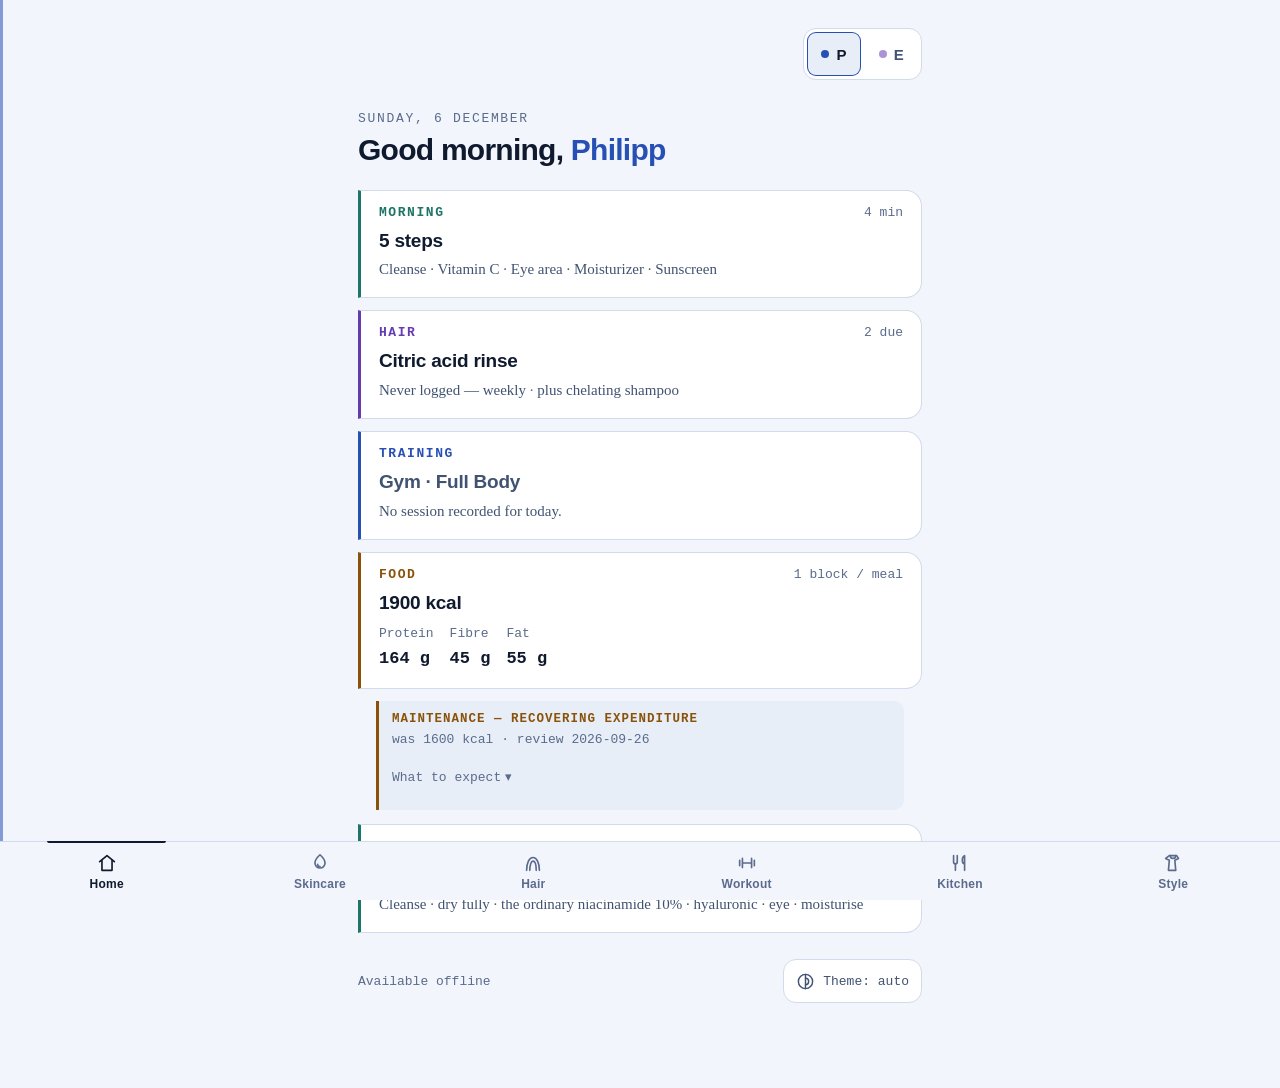
==== index.html @ 60161b7f "Cut the Rayofi sessions to what a short week actually allows The first real session ran 70 minutes a" ====
<!DOCTYPE html>
<html lang="en">
<head>
<meta charset="utf-8">
<meta name="viewport" content="width=device-width, initial-scale=1, viewport-fit=cover">
<title>Pairwell</title>
<meta name="theme-color" content="#0B1220">
<meta name="apple-mobile-web-app-capable" content="yes">
<meta name="apple-mobile-web-app-status-bar-style" content="black-translucent">
<meta name="apple-mobile-web-app-title" content="Pairwell">
<link rel="manifest" href="manifest.json">
<link rel="apple-touch-icon" href="icons/icon-192.png">
<link rel="stylesheet" href="app.css?v=52081535">
<style>
  body{
    background:var(--bg);color:var(--text);
    font-family:var(--f-ui);
    -webkit-font-smoothing:antialiased;
    min-height:100dvh;max-width:600px;margin:0 auto;
    padding:
      calc(env(safe-area-inset-top) + 20px)
      calc(env(safe-area-inset-right) + 18px)
      calc(var(--bar) + 26px)
      calc(env(safe-area-inset-left) + 18px);
  }

  header{margin-bottom:22px}
  .date{
    font-family:var(--f-data);font-size:13px;letter-spacing:.13em;
    text-transform:uppercase;color:var(--muted2);margin:0 0 7px;
  }
  h1{font-size:30px;line-height:1.15;font-weight:700;letter-spacing:-.025em;margin:0}
  h1 .who{color:var(--who-active,var(--philipp))}

  /* One card per part of the day. The accent says which module it belongs to,
     so the colour is doing navigational work, not decoration. */
  .card{
    display:block;text-decoration:none;color:inherit;
    background:var(--surface);border:1px solid var(--line);
    border-left:3px solid var(--accent);
    border-radius:0 16px 16px 0;margin-bottom:12px;overflow:hidden;
    transition:background .18s ease, transform .18s ease;
  }
  .card:active{background:var(--surface-2);transform:scale(.99)}
  .card:focus-visible{outline:2px solid var(--accent);outline-offset:3px}

  .ch{display:flex;align-items:baseline;gap:10px;padding:14px 18px 0}
  .ch .k{
    font-family:var(--f-data);font-size:13px;font-weight:600;
    letter-spacing:.12em;text-transform:uppercase;color:var(--accent);
  }
  .ch .meta{font-family:var(--f-data);font-size:13px;color:var(--muted2);margin-left:auto}
  .cb{padding:8px 18px 16px}
  .headline{font-size:19px;font-weight:600;letter-spacing:-.012em;line-height:1.35}
  .detail{
    font-family:var(--f-read);font-size:15px;line-height:1.55;
    color:var(--muted);margin-top:5px;
  }
  .detail .sep{color:var(--muted2)}
  .rest{color:var(--muted)}

  .warn{
    display:flex;gap:9px;align-items:flex-start;
    margin:10px 18px 14px;padding:11px 13px;
    border-radius:0 10px 10px 0;border-left:3px solid var(--warn);
    background:var(--warn-fill);
  }
  .warn .wt{
    font-family:var(--f-data);font-size:12.5px;font-weight:600;letter-spacing:.08em;
    text-transform:uppercase;color:var(--warn);
  }
  .warn p{margin:4px 0 0;font-family:var(--f-read);font-size:14.5px;line-height:1.5;color:var(--text)}

  /* A declared phase, not a warning: same shape as .warn, the module accent
     instead of the alarm colour, because nothing here is wrong. */
  .phase{
    margin:10px 18px 14px;padding:11px 13px;
    border-radius:0 10px 10px 0;border-left:3px solid var(--food);
    background:var(--surface-2);
  }
  .phase .pt{
    font-family:var(--f-data);font-size:12.5px;font-weight:600;letter-spacing:.08em;
    text-transform:uppercase;color:var(--food);
  }
  .phase p{margin:4px 0 0;font-family:var(--f-read);font-size:14.5px;
    line-height:1.5;color:var(--text)}
  .phase .pm{margin-top:6px;font-family:var(--f-data);font-size:13px;color:var(--muted2)}
  .targets{display:flex;gap:16px;flex-wrap:wrap;margin-top:8px}
  .targets div{font-family:var(--f-data);font-size:13px;color:var(--muted2);
    font-variant-numeric:tabular-nums}
  .targets b{display:block;font-size:17px;color:var(--text);font-weight:700;margin-top:2px}

  .meals{display:flex;flex-direction:column;gap:3px;margin-top:2px}
  .meals div{font-size:14.5px;color:var(--text);display:flex;gap:8px}
  .meals span{
    font-family:var(--f-data);font-size:13px;color:var(--muted2);
    min-width:52px;flex:none;
  }

  .phase details.why{margin-top:8px}
  .phase details.why summary{
    font-family:var(--f-data);font-size:13px;color:var(--muted2);
    cursor:pointer;list-style:none;min-height:var(--tap);
    display:flex;align-items:center;
  }
  .phase details.why summary::-webkit-details-marker{display:none}
  .phase details.why summary::after{content:" ▾";margin-left:4px}
  .phase details.why[open] summary::after{content:" ▴"}
  .phase details.why summary:focus-visible{outline:2px solid var(--food);outline-offset:2px}

  footer{
    margin-top:26px;font-family:var(--f-data);font-size:13px;color:var(--muted2);
    display:flex;justify-content:space-between;align-items:center;
  }
  #status.offline{color:var(--food)}

  @media (prefers-reduced-motion:reduce){
    .card{transition:none} .card:active{transform:none}
  }
</style>
</head>
<body>

<div class="pw-bar">
  <span></span>
  <div id="switcher"></div>
</div>

<header>
  <p class="date" id="date">Pairwell</p>
  <h1><span id="greeting">Hello</span>, <span class="who" id="name">Philipp</span></h1>
</header>

<main id="today"></main>

<footer>
  <span id="status">Available offline</span>
  <span id="themeslot"></span>
</footer>

<script src="app.js?v=3f8263a7"></script>
<script>
const D = {"profiles": {"_source": "Core_Health_Logic.md", "priorityHierarchy": ["protein", "fiber", "fat", "calories"], "priorityNote": "Protein is non-negotiable. All other macros flex around it.", "people": {"philipp": {"displayName": "Philipp", "role": "biohacker", "dailyTargets": {"calories": 1900, "proteinG": 164, "fiberG": 45, "fatG": 55, "netCarbsG": 165}, "fixedBreakfast": {"recipeId": "philipp-overnight-oats", "calories": 319.1, "proteinG": 31.8, "fiberG": 5.4, "fatG": 5.1, "ingredients": [{"item": "Haferflocken", "amount": "45 g"}, {"item": "Skyr", "amount": "120 g"}, {"item": "Whey Protein", "amount": "15 g"}, {"item": "Mandelmilch, ungesüßt", "amount": "80 ml"}, {"item": "Ceylon Zimt", "amount": "1 g"}, {"item": "Salz", "amount": "1 pinch"}], "_note": "Numbers copied from recipes.json (philipp-overnight-oats), not typed independently. Replaced the whey shaker on 2026-08-30; the shaker stays in the library for days when no jar travels, exactly as the Magerquark bowl stayed for days at home. Overnight oats were never ruled out for him — Eunice's objection was about packing a second jar for work, and that got applied to the whole household without ever being re-checked. They also fix the shaker's one real weakness: a shake does not satiate. The morning went from 0 g of fibre to 5.4."}, "afternoonPortions": 2, "snackBudgetAfterMirrorMeals": {"calories": 540.9, "proteinG": 52.2, "note": "1900 - 319 (breakfast) - 1040 (lunch+dinner) = remainder. Derived; the kitchen page recomputes it live. Two portions of die-vorratsdose-skyr-schoko-banane fill it (549 kcal, 58.8 g protein, 17.2 g fibre) and run 8 kcal past it — noise, deliberately not optimised away."}, "aestheticGoal": "lean athletic, K-drama V-taper, not bulky", "_phase": {"name": "Maintenance — recovering expenditure", "startedOn": "2026-08-29", "reviewOn": "2026-09-26", "was": 1600, "why": "Not a deficit. MacroFactor measured expenditure falling from 2462 in March to 1801 now — 767 kcal, of which only ~270 is explained by lost mass and fewer steps. At 1600 the deficit had shrunk to ~200 kcal and was still closing; cutting further would have pushed expenditure down again. Eating at measured expenditure is what lets it climb back, and a deficit from a recovered 2100 loses fat faster than one from 1800.", "expect": "1-1.5 kg on the scale in week one. That is water and glycogen refilling, not fat — 300 kcal a day cannot become a kilo of fat in a week. Do not react to it. Judge this phase on the MacroFactor expenditure line, not on bodyweight.", "alsoRequired": "Steps back to 8000/day. That is ~200 kcal of real expenditure and it is what actually moved the weight in July. The calorie change alone does half the job.", "thenWhat": "Re-import MacroFactor on 2026-09-26 and run check_targets.py. If expenditure has climbed above ~2000, drop to expenditure minus 400 for the next cut. If it has not moved at all, the logging is the suspect, not the metabolism."}}, "eunice": {"displayName": "Eunice", "role": "healthy teacher", "dailyTargets": {"calories": 1580, "proteinG": 125, "fiberG": 35, "fatG": 45, "netCarbsG": 151}, "fixedBreakfast": {"recipeId": "eunice-ehrmann-pudding-breakfast", "calories": 174, "proteinG": 20, "fiberG": 0.6, "fatG": 4.6, "ingredients": [{"item": "Ehrmann High Protein Pudding", "amount": "200 g (1 pot)"}], "_note": "Numbers copied from recipes.json (eunice-ehrmann-pudding-breakfast), not typed independently — the exact duplication Philipp's breakfast has is deliberately not repeated here."}, "afternoonPortions": 1, "breakfastPlusSnackBudget": {"_stale": "Written before fixedBreakfast existed for her. The real pudding is 174 kcal / 20 g P / 0.6 g fibre against the 330/28 assumed below — the gap rolls into 'left for snacks' automatically since the kitchen page computes that live, not from this field. Left as-is rather than reconciled by hand; the 2026-09-26 review is the natural point to redo this split against real data.", "calories": 540, "proteinG": 45, "fiberG": 7, "split": {"breakfast": {"calories": 330, "proteinG": 28}, "snack": {"calories": 210, "proteinG": 17}}, "note": "1580 - 1040 (lunch+dinner) = remainder. Derived; the kitchen page recomputes it live rather than reading this. The split is guidance, not a fixed meal — she has no fixedBreakfast yet. 45 g of protein in 540 kcal is 33% of the envelope, which sounds strict and is not: 250 g of skyr with 30 g of whey is 275 kcal and 51 g."}, "aestheticGoal": "curvier, defined, strong lower body already present", "notes": ["picky eater, strong taste preferences — recipe selection must pass her taste test", "~1 year training experience, naturally strong lower body development"], "_phase": {"name": "Provisional — modelled, not measured", "startedOn": "2026-08-30", "reviewOn": "2026-09-26", "why": "Her four targets come from an activity-factor model and nothing else. The same model said Philipp's maintenance was 2424-2688 kcal; MacroFactor measured 1801. A model that was 600 kcal wrong about one person in this household is not evidence about the other. 1580 is a starting guess with roughly +-300 kcal in it, and it should be treated as one until there is an expenditure line to check it against.", "theOpenQuestion": "Whether 45 g of protein fits outside lunch and dinner in practice. On paper it is 250 g of skyr and a scoop of whey; in a real morning it is a habit she does not have yet.", "expect": "Two weeks of hitting 3 of 4 targets on most days. Not perfection — the question is whether the shape of the day is livable, not whether the arithmetic closes.", "thenWhat": "If the protein lands: keep 125 and start trusting the number. If breakfast keeps coming up short, fall back to protein 120 / fat 47 / net carbs 153 — already worked out, same 1580 kcal, and it costs 0.08 g/kg. Do not fall back by eating less protein while leaving the target at 125; change the target, so the report keeps telling the truth.", "blocking": "She has no MacroFactor data at all — private/macrofactor holds only philipp. Until she logs, this phase can only be reviewed against the scale and how she feels, which is exactly the weak evidence that produced the 600 kcal error. Two weeks of logging before 2026-09-26 would give the first real read."}}}, "mirrorMeals": {"note": "Lunch and dinner are identical in size and macros for both people. Fat is a CEILING, not a range: protein and fibre are hit first and fat lands where it lands underneath it. A floor of 8 g was doing nothing — a leaner dish simply leaves the snack more room — while the 12 g ceiling put salmon, eggs, tempeh and tofu out of reach of a 40 g protein meal. Written as \"0-14\" so every reader that splits the range keeps working; read it as \"up to 14\".", "lunch": {"calories": 520, "proteinG": 40, "fiberG": 14, "fatG": "0-14"}, "dinner": {"calories": 520, "proteinG": 40, "fiberG": 14, "fatG": "0-14"}, "_revised": "2026-08-29 — was 425 kcal / 17 g fibre / 12-15 g fat on 1.5 Asian Base blocks. That target could not be cooked: the cheapest combination of these staples reaching it came to 533 kcal, 108 kcal over, at every meal. Raised to 470 kcal on 1 block with 14 g fibre, which the same search reaches at 432 kcal — leaving real slack for sauce and aromatics instead of sitting on the theoretical floor. Run scripts/check_targets.py after touching any of these numbers.", "_revised2": "2026-08-30 — fat band 8-12 -> ceiling of 14, no floor. The day pays for it out of slack it already had: Philipp keeps 17 g of fat for the snack, Eunice 24 g for breakfast plus snack. check_targets.py's REAL FOOD search goes from 4962 to 5697 plates on one block and returns tofu at every block level, salmon on the saucy tier.", "_revised3": "2026-08-30 — mirror meal 470 -> 520 kcal, and Eunice's protein 105 -> 125 g with fat 52 -> 45 and net carbs 160 -> 151 paying for it. Her breakfast-plus-snack envelope was 640 kcal asking for 25 g of protein: 40% of her day, 16% of it accounted for. Because lunch and dinner are identical for both people, growing the meal shrinks both envelopes at once — hers to 540, his to 450. Protein per meal stays 40: raising it would have relieved his snack and emptied hers, which is backwards. The ceiling on how far this can go is HIS snack, which reaches 32% protein at 520 and 37% at 550. Cooking gets easier, not harder — check_targets.py finds 18260 plates at 520 against 11992 at 470.", "dish": {"calories": 401, "proteinG": 35.7, "fiberG": 12.4, "fatG": "0-12.9", "_baselineBlocks": 1, "_why": "The plate is the dish plus base blocks. lunch/dinner above describe the whole PLATE; this describes the dish on its own, which is what adapt_recipe.py actually fits. It is the plate minus 1 standard block (119.4 kcal, 4.3 g protein, 1.6 g fibre, 1.1 g fat), so dish + 1 block lands exactly on the plate target.", "_perPerson": "The block count is a dial at the plate, not a property of the recipe. Philipp's day is 1900 kcal and Eunice's 1580, so the same dish can carry a different number of blocks for each of them. Kitchen shows both. Taking fewer than the baseline leaves protein and fibre a little short; taking more only adds."}}, "_gaps": ["Five dishes were rebuilt on 2026-08-30 (legume as the fibre carrier, fat cut, meat cut, solve() re-fits). Two of the five were reverted the same day: edamame is Japanese, and putting it in a Vietnamese phở and a Korean stew was a macro fix in costume — it also cost the brisket that IS phở bò chín and the potatoes that thicken a dakbokkeumtang. Root cause was in the data: topUps filed edamame under 'asian', which is a continent rather than a cuisine. Fixed there too.", "Two dishes are marked fibreLight and are meant to be: pho-bo (4.8 g) and korean-spicy-chicken-stew (6.1 g). Both close the day beside any of the four 14 g dishes plus 7-9 g of psyllium, inside the 10 g cap. The phở gained its fibre honestly rather than by redesign — the transcription had 40 g of sprouts and no herbs, which is not how phở is served. The rau sống plate (200 g sprouts, Thai basil, coriander, mint, lime) is canonical and carries 4.5 g a serving. That was a missing half of the dish, not a macro patch.", "Eunice's four targets imply 1598 kcal against a 1580 budget — an 18 kcal rounding gap, left alone. Her numbers have no MacroFactor data behind them, so the model is all there is, and the model was 600 kcal wrong for Philipp. Believe her scale over this arithmetic.", "The Vorratsdose has never been tasted, only calculated. It is built against acidity rather than macros — skyr instead of quark, cocoa in the bowl, banana instead of the tart frozen berries, almond milk to loosen it, salt to blunt the sourness. If skyr is still too sour the next step is Greek yoghurt 0-2%, NOT more sweetener: sweetness masks acid, fat and salt remove it. Mix a small test batch before committing 1.5 kg.", "baked-feta-salmon-light lands at 22.2 g of fat against a 14 g per-meal guideline, and that is arithmetic rather than a recipe fault: salmon carries 0.67 g of fat per gram of protein, so 40 g of protein from salmon alone is 26.8 g of fat before anything else. Prawns carry part of the protein and the feta is down from 200 g to 80, which halves the fat from 43. It closes the day next to a lean dish (lemon-herb-chicken-light) and not twice in one day — which is exactly why the planner checks pairs."], "_dayShape": {"_decided": "2026-08-30", "summary": "Two blocks outside the mirror meals. Morning is per-person and NOT shared; the afternoon pudding IS shared. Sharing only pays off where there is a batch operation — the same reason lunch and dinner are identical. The morning is portioned per person anyway, so unifying it would be cosmetic and would cost Eunice a habit that works.", "morning": {"philipp": "philipp-overnight-oats — mixed the night before, eaten around 10 at school. philipp-whey-shaker stays in the library for days when no jar travels.", "eunice": "eunice-ehrmann-pudding-breakfast — bought, sealed, unchanged. She declined overnight oats because she will not pack a second jar for work; that objection is hers and does not generalise to him."}, "afternoon": {"sweet": "die-vorratsdose-skyr-schoko-nuss — ONE bowl, 9 portions, 3 days. Philipp 2 a day, Eunice 1, ~155 g a portion. Skyr for both; nut butter and cocoa mixed in, banana per portion.", "savoury_meat": "die-herzhafte-dose-linsen-pute-paprika — 4 portions. Turkey poached, not roasted. Sesame oil and lemon go on at the bowl, never into the batch.", "savoury_quark": "kraeuterquark-mit-linsen — 4 portions. Kräuterquark was ruled out because Eunice does not eat Magerquark, but that objection belonged to the SWEET context: the same tang reads wrong in a sweet bowl and right in a herb dip. No lemon, no vinegar.", "_swapping": "All three sit at 275-277 kcal, so any mix closes both days on all four macros without recalculating. Verified across every combination.", "_fatCorrection": "2026-08-30: all three were built fat-phobic by reflex, and the aroma in all of them is fat-soluble — herbs, cocoa, cinnamon. Fat went in as a TRADE, not an addition: the calorie window was already full even though the fat column was not, and fat costs 9 kcal a gram. Sweet bowl: 54 g nut butter in, banana halved, oat bran 171 to 140. Quark bowl: 16 g olive oil in, quark 800 to 660. The turkey bowl needed no fat at 4.7 g and got only technique fixes.", "_portions": "afternoonPortions on each person: Philipp 2, Eunice 1, both from the same bowl. The Kitchen planner reads it and asks for that many picks, so he can put a sweet portion next to a savoury one on the same day — which is the whole reason the savoury tubs exist. Before this the planner had one snack slot for everyone and quietly understated his day by a portion."}, "batchRhythm": "The pudding is mixed twice a week, not once for three days: 3 portions a day makes a 3-day batch ~2.1 kg in one tub. It needs no heat and no cooling, so twice is the same total work with fresher berries. The 3-day rhythm stays for lunch and dinner, where it exists because of the cooking.", "fibreTiming": "Fibre does not have to be eaten in the morning — only the daily total matters for what fibre is for. What is true is the satiety argument: fibre slows gastric emptying, so a morning item without it holds less long. That is why the shaker suits someone who does not want to eat in the morning anyway.", "topUp": {"_why": "A six-day simulation showed both eating short every day: Philipp 95-116 kcal, Eunice 195-216 — 13% of her day. Mechanical, not behavioural: the light dishes come in at 450 and 487 kcal against a 520 spec, twice a day.", "calories": "ehrmann-pudding-nachfueller — a cup from the fridge. Nothing to mix, nothing to remember, already on the shopping list. Brings Eunice to -21 kcal; Philipp only needs one on some days (a whole one puts him +58 to +79 over, which is noise but not nothing).", "fibre": "A capped spoon of Flohsamenschalen, see kitchen.json dayFineTuning. Over the same six days the largest gap was 8 g of powder against a 10 g cap, and on the days with the light dishes none was needed at all.", "_deleted": "There was briefly a third recipe here — a top-up of skyr, berries and oat bran. Deleted. It closed the same hole as a bought cup while being one more thing to mix and remember, and this household does not need a third decision at the end of a stressed day. Fewer moving parts beats a slightly better fit."}}}, "training": {"_source": "workout_hub.html — full re-translation of all cues, 2026-08-29", "_supersedes": "earlier training.json draft — this is the authoritative extraction", "_measured": "Loads come from the MacroFactor workout log export (2026-09-09), which records weight, reps and RIR per set for the sessions of 2026-08-05, 08-07, 08-22 and 08-25. That export supersedes the earlier note claiming these were read off the machines on 2026-08-29: those numbers disagreed with what he actually logged, and two of them were plainly swapped — the plan had row 42.5 / pulldown 21.25 where the log has row ~22 / pulldown ~40, and 21.25 x 2 = 42.5. Rear delt fly was 6.8 in the plan against 16-20 logged. Lateral raise at 5 kg/arm is the one value both sources agreed on.\n\nCaveats kept deliberately: the logged weight is the stack selection, not the force at the handle, so it does not convert to a Rayofi setting. Where a logged set fell short of the prescribed rep range — pulldown at 11 reps for a 12-15 target, rear delt at 11 for a 15 target — the load here is the logged one and will need coming down slightly to hit the range at RIR 2. Chest press, triceps pushdown, hip thrust and leg press have no entry in this export window and keep their earlier numbers, unverified.", "meta": {"title": "Workout Hub · Philipp & Eunice · 2026", "edition": "Lean Athletic Edition", "structure": "Full-Body, Primary/Maintenance tiers, taper-focused", "locations": ["gym", "home", "travel"]}, "profiles": {"philipp": {"badge": "Lean Athletic", "goal": "K-idol taper · fat loss · muscle retention", "meta": {"intensity": "RIR 2"}}, "eunice": {"badge": "Toned & Curvy", "goal": "Hwasa look · glutes · shoulder-to-hip ratio", "meta": {"focus": "Glutes + back", "intensity": "RIR 2-3"}}, "shared": {"badge": "Zusammen", "goal": "same exercises, own load — alternating sets", "meta": {"when": "Friday (Rayofi) · plus bad-weather and travel days", "mode": "alternating sets", "setup": "1 station"}}}, "weeklyRhythm": {"philipp": [{"day": "Mon", "what": "Pad · Zone 1", "type": "move"}, {"day": "Tue", "what": "Gym · Full Body", "type": "training", "note": "Moves to Wed on conference weeks — same session, no other change."}, {"day": "Wed", "what": "Pad · Zone 2", "type": "move"}, {"day": "Thu", "what": "Walk", "type": "move"}, {"day": "Fri", "what": "Rayofi · with Eunice", "type": "training"}, {"day": "Sat", "what": "Walk", "type": "move"}, {"day": "Sun", "what": "Gym · Full Body", "type": "training"}], "eunice": [{"day": "Mon", "what": "Gym solo", "type": "training"}, {"day": "Tue", "what": "Rest", "type": "rest"}, {"day": "Wed", "what": "Walk", "type": "move"}, {"day": "Thu", "what": "Rest", "type": "rest"}, {"day": "Fri", "what": "Rayofi · with Philipp", "type": "training"}, {"day": "Sat", "what": "Rest", "type": "rest"}, {"day": "Sun", "what": "Rest", "type": "rest"}]}, "locationNotes": {"gym": "Holmes Place · cable tower + machines. All primary exercises run on the cable tower — constant tension, exact progression.", "home": "Everything at home runs on the Rayofi Go-Tone Pro: motor-controlled resistance from 3 to 30 kg, dialled in rather than stacked, anchored to a doorframe, a chair, or your own foot. One quick-attach handle ships with it; the second is for the two-handed moves. There is only one unit, so anything that would be a wide-bar two-hand pull at the gym goes one arm at a time here, and the rep counts say so. Rayofi's manual gives no anchor height per exercise — their videos do, worth watching once per new movement.", "travel": "The Rayofi Go-Tone Pro is the entire travel kit — under a kilo, anchors to any door. Same one-unit rules as at home: the pulls go one arm at a time, and the second handle covers the two-handed moves."}, "equipmentByLocation": {"gym": ["cable tower", "machines", "dumbbells + sandbags", "leg press"], "home": ["Rayofi Go-Tone Pro", "door anchor", "ankle strap", "second cable handle"], "travel": ["Rayofi Go-Tone Pro", "door anchor", "second cable handle"]}, "sessions": {"gym": {"philipp": {"fullBody": {"title": "Full Body", "day": "Tue (Wed on conference weeks) & Sun", "focus": "side delt · lat · chest · back · rear delt · legs + core maintenance", "note": "Same session both gym days. Nine exercises to keep it near an hour — face pull, biceps curl, hamstring curl and the cable crunch are the ones left out; add any of them back if the hour has room.", "exercises": [{"name": "Cable Lateral Raise", "ref": "taper driver #1", "focus": "a", "tier": "primary", "sets": 3, "reps": "12-15", "extras": {"load": "5 kg/arm", "rir": "RIR 2", "rest": "60s"}, "cue": "Fresh first — the most important move for the look. Constant tension at the bottom, where a dumbbell would give you none. Arm slightly bent, lead with the elbow to shoulder height. Goal: a clean 15, then 6 kg."}, {"name": "Wide Lat Pulldown", "ref": "lat width → taper", "focus": "a", "tier": "primary", "sets": 3, "reps": "12-15", "extras": {"load": "35 kg", "rir": "RIR 2", "rest": "90s"}, "cue": "Second most important taper muscle after the side delt. Pull the bar to the upper chest, feel the lats, controlled on the way back. Replaces the pull-up you cut — that would have thickened the upper traps and shortened the neckline."}, {"name": "Cable Chest Press (high-to-low)", "ref": "upper chest", "focus": "a", "tier": "primary", "sets": 3, "reps": "10-12", "extras": {"load": "10 kg/arm", "rir": "RIR 2", "rest": "90s"}, "cue": "Anchor high, stand away from the tower, press forward and downward in front of the chest. The downward angle hits the upper chest automatically — the athletic line under the collarbone."}, {"name": "Cable Row (neutral)", "ref": "upper back", "focus": "a", "tier": "primary", "sets": 3, "reps": "10-12", "extras": {"load": "22.5 kg", "rir": "RIR 2", "rest": "90s"}, "cue": "Sit upright, handle to the belly, elbows close to the body, shoulder blades together. Builds posture without thickening the neck — stay moderate, don't heave."}, {"name": "Rear Delt Fly (Cable)", "ref": "rear delt", "focus": "a", "tier": "primary", "sets": 2, "reps": "15", "extras": {"load": "16 kg", "rir": "RIR 1", "rest": "60s"}, "cue": "Gives the shoulder depth and the 3D look without mass. Arms almost straight, lead with the little fingers, squeeze the rear delts together."}, {"name": "Triceps Pushdown (Rope)", "ref": "arm definition", "focus": "a", "tier": "maint", "sets": 2, "reps": "12-15", "extras": {"load": "17.5 kg", "rir": "RIR 1-2", "rest": "60s"}, "cue": "Elbows fixed at your sides, pull the rope apart at the bottom, brief hold. A defined arm, not mass."}, {"name": "Hip Thrust (Dumbbell or Sandbag)", "ref": "posterior chain", "focus": "g", "tier": "maint", "sets": 2, "reps": "15", "extras": {"rir": "RIR 3", "rest": "60s"}, "cue": "Maintenance — hold, don't build. Shoulders against a bench, the weight across the hips, full hip extension, 1s hold at the top."}, {"name": "Leg Press (light)", "ref": "leg proportion", "focus": "g", "tier": "maint", "sets": 2, "reps": "20", "extras": {"load": "~70 kg", "rir": "RIR 3", "rest": "60s"}, "cue": "Maintenance — hold, don't build. High reps, light weight, never progress. Keeps the legs lean and defined without making them thicker."}, {"name": "Hollow Hold", "ref": "waist detail", "focus": "c", "tier": "maint", "sets": 3, "reps": "30s", "extras": {"rest": "45s"}, "cue": "Lower back flat on the floor, arms long. Builds the deep abdominal tension that visually tightens the waist."}], "durationMin": 58}}, "eunice": {"solo": {"title": "eGym", "day": "Monday · solo", "focus": "full body — eGym sets the resistance", "note": "Always eGym on Mondays. The machines pick and adjust resistance themselves, so there's nothing to plan a load, set count or RIR for here.", "exercises": [{"name": "eGym", "focus": "g", "tier": "primary", "sets": 1, "reps": "full body", "cue": "Whatever the eGym circuit is that day — machine-guided, full body."}], "durationMin": 30}}}, "home": {"philipp": {"rain": {"title": "Full Body — Rayofi", "day": "Home · rain stand-in for Tue/Wed or Sun", "focus": "side delt · lat · upper back · chest · glutes", "note": "Your gym days are Tue (Wed on conference weeks) and Sun; this is the home version for the days the weather stops the trip. Six exercises, not nine: the triceps pushdown, the light squat and the hollow hold came out because the press already loads the triceps, the gym leg press and the walking already cover the legs, and a core hold does not need a slot in a session you are short of time for. What is left is the four taper drivers, the chest press and one posterior movement. Order is grouped by anchor height, and the rear delt pull-apart needs no anchor at all, so it runs inside the row's rest. If even this is too much, the first three are the session — everything after them is a bonus. Loads are starting positions from your own logged cable sets.", "exercises": [{"name": "Rayofi Lateral Raise (one arm)", "ref": "gym: Cable Lateral Raise", "focus": "a", "tier": "primary", "sets": 3, "reps": "12-15/side", "extras": {"rir": "RIR 2", "rest": "60s", "load": "5 kg · start"}, "cue": "Fresh first — the taper driver. Lead with the elbow to shoulder height, constant tension. Left then right back to back — the other side is the rest. Pause only after both, not between sides."}, {"name": "Rayofi Lat Pulldown (kneeling, one arm)", "ref": "gym: Wide Lat Pulldown", "focus": "a", "tier": "primary", "sets": 3, "reps": "12-15/side", "extras": {"rir": "RIR 2", "rest": "90s", "load": "20 kg · start"}, "cue": "Anchor high, kneel, pull the elbow down and out, squeeze the lat. Only one Rayofi, so this is one arm at a time — both sides make one set. Left then right back to back — the other side is the rest. Pause only after both, not between sides."}, {"name": "Rayofi Row (one arm)", "ref": "gym: Cable Row", "focus": "a", "tier": "primary", "sets": 3, "reps": "10-12/side", "extras": {"rir": "RIR 2", "rest": "90s", "load": "12 kg · start"}, "cue": "Upright, pull the elbow to the ribs, shoulder blades together, no swing. Only one Rayofi, so this is one arm at a time — both sides make one set. Left then right back to back — the other side is the rest. Pause only after both, not between sides."}, {"name": "Rayofi Rear Delt Pull-Apart", "ref": "gym: Rear Delt Fly", "focus": "a", "tier": "primary", "sets": 2, "reps": "15", "extras": {"rir": "RIR 1", "load": "12 kg · start"}, "cue": "Both handles on the one cable — arms almost straight, apart to the chest, lead with the little fingers. Runs inside the row's rest — no anchor needed, so nothing to rebuild."}, {"name": "Rayofi Chest Press", "ref": "gym: Cable Chest Press", "focus": "a", "tier": "primary", "sets": 3, "reps": "10-12", "extras": {"rir": "RIR 2", "rest": "90s", "load": "12 kg · start"}, "cue": "Anchor low behind you, stand away from the anchor, press forward and slightly down in front of the chest."}, {"name": "Rayofi Hip Thrust", "ref": "gym: Hip Thrust", "focus": "g", "tier": "maint", "sets": 2, "reps": "15", "extras": {"rir": "RIR 3", "rest": "60s", "load": "20 kg · start"}, "cue": "Maintenance — hold, don't build. Cable over the hips, shoulders supported, full extension, 1s at the top."}], "durationMin": 38}, "optional": {"title": "Optional Extras", "day": "Any free solo morning — not scheduled", "focus": "taper accessories · shoulder health · low fatigue cost", "note": "Not scheduled and not required — for the mornings you have free alone, outside Tue/Wed, Fri and Sun. Deliberately light (RIR 3, short) so it never eats into recovery for those three: mostly what Full Body leaves out for time, plus a little more of your #1 taper driver. Skip it whenever the morning doesn't happen; nothing downstream depends on it. Loads unset — the Rayofi is untested for these. Loads are starting positions, not measured on the device: his come from his own logged cable sets in August, hers are deliberately low because there is no workout export for her at all. Dial to whatever makes the prescribed reps land at the target RIR, then write the real number in.", "exercises": [{"name": "Rayofi Lateral Raise (one arm)", "ref": "extra taper volume", "focus": "a", "tier": "maint", "sets": 2, "reps": "15/side", "extras": {"rir": "RIR 3", "rest": "60s", "load": "5 kg · start"}, "cue": "Optional top-up on the #1 taper driver — only if the morning is actually free, not a make-up session. One handle, switch sides between sets. Left then right back to back — the other side is the rest. Pause only after both, not between sides."}, {"name": "Rayofi Biceps Curl (one arm)", "ref": "arm detail", "focus": "a", "tier": "maint", "sets": 2, "reps": "15/side", "extras": {"rir": "RIR 3", "rest": "45s", "load": "7 kg · start"}, "cue": "Trimmed from Full Body for time. One handle, elbow fixed, slow on the way down. Left then right back to back — the other side is the rest. Pause only after both, not between sides."}, {"name": "Rayofi Ankle-Strap Hamstring Curl", "ref": "hamstrings", "focus": "g", "tier": "maint", "sets": 2, "reps": "15", "extras": {"rir": "RIR 3", "rest": "60s", "load": "10 kg · start"}, "cue": "Trimmed from Full Body for time. Ankle strap on, cable anchored low behind you, curl the heel towards the glute."}, {"name": "Rayofi Face Pull", "ref": "shoulder health", "focus": "a", "tier": "maint", "sets": 2, "reps": "15", "extras": {"rir": "RIR 3", "rest": "45s", "load": "10 kg · start"}, "cue": "Trimmed from Full Body for time. Both handles on the one cable — elbows high and wide, hands past the ears, the counterpart to all the pressing."}, {"name": "Rayofi Kneeling Crunch", "ref": "waist", "focus": "c", "tier": "maint", "sets": 2, "reps": "12-15", "extras": {"rir": "RIR 3", "rest": "45s", "load": "20 kg · start"}, "cue": "Trimmed from Full Body for time. Anchor high, kneeling, fold the ribs towards the hips."}], "durationMin": 20}}, "eunice": {"rain": {"title": "Full Body — Rayofi", "day": "Home · rain stand-in for Monday", "focus": "glutes first, then back and shoulder", "note": "Your gym day is Monday on the eGym, which sets its own resistance and cannot be copied at home — this is the manual version for the days the weather stops the trip. Seven exercises, not nine: the rear delt fly and the dead bug came out, because the row and the pulldown already work the back of the shoulder and a core hold is the easiest thing to do outside a session. Glutes stay first because that is the priority, then it is grouped by anchor height to save re-anchoring the one unit. The push-up needs no equipment, so it runs inside the row's rest. If time collapses, the hip thrust and the pulldown are the session. Loads are deliberately low starting points — there is no workout export for you — so climb from them.", "exercises": [{"name": "Rayofi Hip Thrust", "focus": "g", "tier": "primary", "sets": 3, "reps": "15", "extras": {"rir": "RIR 2-3", "rest": "75s", "load": "15 kg · start"}, "cue": "First — glutes are the priority. Cable over the hips, shoulders supported, squeeze 2s at the top."}, {"name": "Rayofi Squat (wide)", "focus": "g", "tier": "primary", "sets": 3, "reps": "12-15", "extras": {"rir": "RIR 2-3", "rest": "75s", "load": "12 kg · start"}, "cue": "Feet wider than shoulders, knees tracking out, 3s down. Inner thigh plus glutes."}, {"name": "Rayofi Ankle-Strap Hamstring Curl", "focus": "g", "tier": "primary", "sets": 2, "reps": "12-15/side", "extras": {"rir": "RIR 2-3", "rest": "60s", "load": "5 kg · start"}, "cue": "Ankle strap on, cable anchored low behind you, curl the heel towards the glute, controlled back. Left then right back to back — the other side is the rest. Pause only after both, not between sides."}, {"name": "Rayofi Lateral Raise (one arm)", "focus": "a", "tier": "primary", "sets": 3, "reps": "12-15/side", "extras": {"rir": "RIR 2-3", "rest": "60s", "load": "2.5 kg · start"}, "cue": "The shoulder that makes the waist look narrower. Lead with the elbow. Left then right back to back — the other side is the rest. Pause only after both, not between sides."}, {"name": "Rayofi Row (one arm)", "focus": "a", "tier": "primary", "sets": 2, "reps": "10-12/side", "extras": {"rir": "RIR 2-3", "rest": "75s", "load": "8 kg · start"}, "cue": "Upright, elbow to the ribs, shoulder blades together. Only one Rayofi, so this is one arm at a time — both sides make one set. Left then right back to back — the other side is the rest. Pause only after both, not between sides."}, {"name": "Push-Up (knee or standard)", "focus": "a", "tier": "maint", "sets": 2, "reps": "10-15", "extras": {"rir": "RIR 2-3"}, "cue": "No equipment. Knee version to regress, 3s down. Chest and triceps in one. Runs inside the row's rest — no equipment, so no rebuild."}, {"name": "Rayofi Lat Pulldown (kneeling, one arm)", "focus": "a", "tier": "primary", "sets": 3, "reps": "12-15/side", "extras": {"rir": "RIR 2-3", "rest": "90s", "load": "10 kg · start"}, "cue": "Anchor high, pull the elbow down and out, shoulder blade down. Only one Rayofi, so this is one arm at a time — both sides make one set. Left then right back to back — the other side is the rest. Pause only after both, not between sides."}], "durationMin": 40}, "optional": {"title": "Optional Extras", "day": "Any free solo morning — not scheduled", "focus": "glute accessories · shoulder health · low fatigue cost", "note": "Not scheduled and not required — for the mornings you have free alone, outside Monday and Friday. Deliberately light (RIR 2-3, short) so it never eats into recovery for those two: a little more glute volume, plus the accessories Friday runs light on. Skip it whenever the morning doesn't happen; nothing downstream depends on it. Loads unset — the Rayofi is untested for these. Loads are starting positions, not measured on the device: his come from his own logged cable sets in August, hers are deliberately low because there is no workout export for her at all. Dial to whatever makes the prescribed reps land at the target RIR, then write the real number in.", "exercises": [{"name": "Rayofi Hip Thrust", "ref": "extra glute volume", "focus": "g", "tier": "maint", "sets": 2, "reps": "15", "extras": {"rir": "RIR 2-3", "rest": "60s", "load": "15 kg · start"}, "cue": "Optional top-up on your #1 exercise — only if the morning is actually free, not a make-up session."}, {"name": "Rayofi Ankle-Strap Glute Kickback", "ref": "glute isolation", "focus": "g", "tier": "maint", "sets": 2, "reps": "15/side", "extras": {"rir": "RIR 2-3", "rest": "45s", "load": "5 kg · start"}, "cue": "Ankle strap on, cable anchored low, kick straight back and squeeze — not swung. Left then right back to back — the other side is the rest. Pause only after both, not between sides."}, {"name": "Rayofi Biceps Curl (one arm)", "ref": "arm detail", "focus": "a", "tier": "maint", "sets": 2, "reps": "15/side", "extras": {"rir": "RIR 2-3", "rest": "45s", "load": "3 kg · start"}, "cue": "One handle, elbow fixed, slow on the way down. Left then right back to back — the other side is the rest. Pause only after both, not between sides."}, {"name": "Rayofi Face Pull", "ref": "shoulder health", "focus": "a", "tier": "maint", "sets": 2, "reps": "15", "extras": {"rir": "RIR 3", "rest": "45s", "load": "5 kg · start"}, "cue": "Both handles on the one cable — elbows high and wide, hands past the ears, the counterpart to all the pressing."}, {"name": "Hollow Hold / Dead Bug", "ref": "core", "focus": "c", "tier": "maint", "sets": 2, "reps": "30s", "extras": {"rest": "45s"}, "cue": "No equipment needed — lower back flat, your usual variant."}], "durationMin": 18}}, "shared": {"fri": {"title": "Shared Session", "day": "Friday · together", "focus": "same exercises · own resistance · swap during rest", "note": "Five exercises, and nobody stands still. One Rayofi, one exercise at a time: his set, her set, his set is her rest. Two things break that pattern on purpose — the hip thrust is hers alone (her priority, and his plan holds the legs rather than builds them), and the rear delt pull-apart needs no anchor, so each of you does it while the other is on the device. Everything that is a wide-bar two-hand pull at the gym is one arm at a time here, sides back to back, rep counts per side. Loads are starting positions, not measured on the device — his from his own logged cable sets, hers deliberately low because there is no export for her.", "exercises": [{"name": "Rayofi Lateral Raise (one arm)", "focus": "a", "tier": "primary", "sets": 3, "reps": "12-15/side", "extras": {"rir": "RIR 2", "rest": "60s"}, "philippLoad": "5 kg · start", "euniceLoad": "2.5 kg · start", "cue": "Already one-arm even at the gym cable tower. Lead with the elbow to shoulder height, constant tension. Left then right back to back — the other side is the rest. Pause only after both, not between sides.", "shared": true}, {"name": "Rayofi Hip Thrust", "focus": "g", "tier": "primary", "sets": 3, "reps": "15", "extras": {"rir": "RIR 2-3"}, "philippLoad": "— he skips this one", "euniceLoad": "15 kg · start · primary", "cue": "Hers alone. Glutes are her priority and his plan holds the legs rather than building them, so while she works her three sets he does the rear delt pull-apart beside her — no anchor needed, nobody waits. He still gets hip extension on Tue and Sun at the gym.", "shared": true}, {"name": "Rayofi Rear Delt Pull-Apart", "focus": "a", "tier": "primary", "sets": 3, "reps": "15", "extras": {"rir": "RIR 1-2"}, "philippLoad": "12 kg · start", "euniceLoad": "5 kg · start", "cue": "Both handles on the one cable — apart to the chest, lead with the little fingers. This one needs no anchor, so it is what each of you does while the other is on the Rayofi: he during her hip thrusts, she during his pulls. It never costs the session a slot of its own.", "shared": true}, {"name": "Rayofi Row (one arm)", "focus": "a", "tier": "primary", "sets": 3, "reps": "10-12/side", "extras": {"rest": "75s"}, "philippLoad": "12 kg · start", "euniceLoad": "8 kg · start", "cue": "One handle — sit facing the anchor, pull one elbow to the ribs, no swing. Left then right back to back — the other side is the rest. Pause only after both, not between sides.", "shared": true}, {"name": "Rayofi Lat Pulldown (kneeling, one arm)", "focus": "a", "tier": "primary", "sets": 3, "reps": "12-15/side", "extras": {"rest": "90s"}, "philippLoad": "20 kg · start", "euniceLoad": "10 kg · start", "cue": "One handle, one Rayofi — anchor high via the door anchor, kneel, pull one elbow down and out, squeeze the lat. Left then right back to back — the other side is the rest. Pause only after both, not between sides.", "shared": true}], "durationMin": 35}}}, "travel": {"shared": {"fullBody": {"title": "Full Body", "day": "Travel · together", "focus": "same exercises · own resistance · swap during rest", "note": "Six exercises, both of you, one unit — the light squat and the core finisher came out, since a hotel week is the wrong place to spend minutes on maintenance work. The Rayofi is the whole kit: under a kilo, anchors to any door. Same exercises for both, each dialling their own resistance; one works while the other rests, so the rest period is the swap. Pulls go one arm at a time, sides back to back.", "exercises": [{"name": "Rayofi Lateral Raise (one arm)", "focus": "a", "tier": "primary", "sets": 3, "reps": "12-15/side", "extras": {"rir": "RIR 2", "rest": "60s"}, "philippLoad": "5 kg · start", "euniceLoad": "2.5 kg · start", "cue": "Lead with the elbow to shoulder height, constant tension. Left then right back to back — the other side is the rest. Pause only after both, not between sides.", "shared": true}, {"name": "Rayofi Chest Press", "focus": "a", "tier": "primary", "sets": 3, "reps": "10-12", "extras": {"rest": "90s"}, "philippLoad": "12 kg · start", "euniceLoad": "6 kg · start", "cue": "Anchor low behind you, stand away from the door, press forward and up.", "shared": true}, {"name": "Rayofi Hip Thrust", "focus": "g", "tier": "primary", "sets": 3, "reps": "15", "extras": {"rir": "RIR 2-3", "rest": "60s"}, "philippLoad": "20 kg · start", "euniceLoad": "15 kg · start", "cue": "Cable over the hips, shoulders supported, squeeze 2s at the top. Her primary, his maintenance — same station, different intent.", "shared": true}, {"name": "Rayofi Row (one arm)", "focus": "a", "tier": "primary", "sets": 3, "reps": "10-12/side", "extras": {"rest": "75s"}, "philippLoad": "12 kg · start", "euniceLoad": "8 kg · start", "cue": "Upright, elbow to the ribs, shoulder blades together, no swing. Only one Rayofi, so this is one arm at a time — both sides make one set. Left then right back to back — the other side is the rest. Pause only after both, not between sides.", "shared": true}, {"name": "Rayofi Rear Delt Pull-Apart", "focus": "a", "tier": "primary", "sets": 2, "reps": "15", "extras": {"rir": "RIR 1-2", "rest": "45s"}, "philippLoad": "12 kg · start", "euniceLoad": "5 kg · start", "cue": "Both handles on the one cable — apart to the chest, lead with the little fingers.", "shared": true}, {"name": "Rayofi Lat Pulldown (kneeling, one arm)", "focus": "a", "tier": "primary", "sets": 3, "reps": "12-15/side", "extras": {"rest": "90s"}, "philippLoad": "20 kg · start", "euniceLoad": "10 kg · start", "cue": "Anchor high on the door, kneel, elbow down and out, squeeze the lat. Only one Rayofi, so this is one arm at a time — both sides make one set. Left then right back to back — the other side is the rest. Pause only after both, not between sides.", "shared": true}], "durationMin": 42}}}}, "cardioProtocol": {"context": "Why this exists at all: July on the road ran 8,000+ steps a day and dropped the most weight of any month. Zone 2 is the deliberate version of that — the part that does not depend on the day going well.", "zone2": {"heartRateRange": "106-124 bpm (age 43)", "padSettings": "5-5.5 km/h at 6% incline", "note": "at 4 km/h lands around ~100 bpm — Zone 1, too low", "appleWatchSetup": "Workout → Indoor Walk → ... → Heart Rate → Range 106-124 bpm, vibrates on drift", "duration": "20-30 min", "schedule": "Wed", "eveningRule": "after 20:00 Zone 1 only (under 100 bpm) — Zone 2 late disrupts sleep", "adhdBonus": "even 100 bpm rhythmic walking regulates dopamine/noradrenaline — never wasted"}, "stepTarget": {"current": "7000-11000/day through early September, ~4000 while ill", "goal": 7000, "parkingHack": "park on the residential street before the destination rather than the lot — about a 5 min walk each way, same spot every time, no detour. ~1800 steps round trip, ~9000/week", "badWeather": "park in the lot — no penalty rule", "evening": "pad during show/podcast, Zone 1, effortless NEAT", "why": "+3000 steps/day ≈ 200-250 kcal without compensation — bigger lever than the weight gap alone"}}, "progression": {"philipp": {"method": "double progression", "primaryRule": "start low in rep range (e.g. 12), climb over weeks to 15 across all sets, then raise load and drop back to 12. Side delt target: clean 15 → 6kg. Pulldown/row/chest: +2.5kg when all sets hit top of range. RIR 2 non-negotiable.", "maintenanceRule": "2 sets, same weight as last time, RIR 3, never progress — one number, no decision", "missedSessionRule": "never two in a row. One missed session is life, two is a pattern. Friday's shared Rayofi session is the safety net — minimum 1x/week structurally guaranteed.", "deload": "every 6-8 weeks, 1 light week at ~60%. Err earlier if sleep or appetite go off — cortisol is the enemy of muscle retention."}, "eunice": {"method": "double progression, tuned for growth", "primaryRule": "form before load; on glutes she can push closer to failure (RIR 1-2)", "mindMuscle": "squeeze and hold at the top of every rep — feeling the muscle matters more than the number", "formFirst": "a clean rep beats a heavy one you don't feel in the target muscle", "deload": "every 8 weeks, 1 light week — needed less often than Philipp since she's building, not cutting"}}, "_gaps": ["Sessions still duplicate exercise objects instead of referencing exercises.json by id", "Every Rayofi load is unset — both people, every shared and optional session. Nothing to progress from until the device has actually been used once.", "Hip Thrust (Dumbbell or Sandbag) has no demo video; it replaced the glute drive machine on 2026-08-29. None of the Rayofi or eGym entries have one either, and no video exists to link for them yet.", "No warm-up anywhere in this file — zero sessions describe one. The gym Full Body opens on a lateral raise and reaches a 42.5 kg row by the fourth exercise, which wants a ramp set. Adding one is a training decision, not a data fix.", "Eunice's Monday is recorded as 'eGym' with no station list, because the machines pick and progress the resistance themselves. Nothing about that session is trackable here, by design.", "build_workout_page.py inlines this file without stripping _-prefixed keys, so these notes ship inside the public page even though nothing renders them — the same leak CLAUDE.md documents for four of the five builders."], "_why": {"fullBodyNotSplit": "At 2-3 sessions a week a push/pull split hits each muscle roughly once, which is the worst of both worlds. That is the whole reason the split was dropped in September 2026 — not that the old sessions were badly written.", "jointGymSessions": "Training together at one station was never the problem; he said it worked. What failed was the old Friday plan, which gave them five shared exercises and then split into different tails, so they started together and had to separate halfway. A joint session works if the list is genuinely identical.", "homeIsPerPerson": "Home is not a shared session. Each of them does their own session there when the weather stops the gym trip; Friday's Rayofi session is the only genuinely shared one at home. If both are rained out the same day they take turns on the one unit.", "travelIsShared": "Travel is the opposite — always one shared session, both of them, same exercises, swapping during rest, because there is only one Rayofi to pack.", "oneRayofi": "They own exactly one Rayofi Go-Tone Pro. Anything that would be a wide-bar two-hand pull at the gym goes one arm at a time, with per-side rep counts; the rear delt pull-apart is the exception, which is what the second cable handle is for. When both train at once they take turns and the rest period is the swap. Every load is marked '· start' because none of them has been measured on the device — see rayofiStartingLoads for where each number came from. The 30 kg ceiling only realistically bites on his one-arm lat pulldown.", "eunicesMonday": "eGym, always, and recorded as a single line rather than a station list: the machines pick and progress their own resistance, so there is nothing here to plan a load or a set count for. Reconstructing it as individual exercises would be invention.", "conferenceWeeks": "His Tuesday gym day moves to Wednesday on conference weeks. Nothing else shifts.", "rayofiStartingLoads": "Now written into the sessions rather than kept here, because a number he cannot see while standing at the device is no use. Philipp's are derived from his MacroFactor workout log (Aug 2026 cable sets): lateral raise 5 kg transfers directly since it was already logged single-arm; row and pulldown are roughly 55% of his two-handed loads; face pull 10 kg and crunch 20 kg transfer near enough; biceps curl 7 kg is half of the 15 kg he did two-armed on a straight bar. Eunice has no workout export, so hers are conservative guesses to climb from, not derived. Everything is marked '· start' and should be replaced with real numbers after the first session. The stack figures they came from are not force at the handle, which is what the Rayofi reads.", "sessionLength": "First real Rayofi session ran 70 minutes and four exercises still went undone, against a 45-60 minute target. Cause was the single-arm work: three exercises at three sets a side is 18 of the 32 bouts, and the implied pattern was left, rest, right, rest. Two fixes, no volume cut. Sides now run back to back with one rest after the pair, which removes about twelve minutes and actually gives each arm more recovery, not less. And the order is grouped by anchor height rather than by muscle priority, because on a single unit each re-anchor costs what walking to the next station costs at a gym — roughly three anchor changes now instead of seven. Realistic result is 50-55 minutes, not the 44 first estimated: that figure undercounted the rests on the single-arm sets. A second Rayofi would allow genuinely two-handed pulls, but on one motor both hands share the same 30 kg, so going two-handed would halve the load per arm exactly where he is closest to the ceiling.", "timePoorDesign": "Cut on 2026-09-09 after the first real Rayofi session ran 70 minutes against a 45-60 target and four exercises went undone anyway — he had already voted with his feet on which ones were expendable. The rule applied: at two or three sessions a week the maintenance tier is what gets bought back as time. Triceps and the light squat go because the chest press and the gym leg press already cover them; core holds go because they are the one thing that genuinely can be done outside a session. What survives is the four taper drivers, one press, one posterior movement. Anything that needs no anchor now runs inside another exercise's rest rather than owning a slot. Each session also names its own minimum — the first two or three exercises — so a collapsed week still produces the part that matters instead of nothing.", "fridayPairing": "The shared session is not a compromise: four of the five exercises are primary for both of them, because a wider shoulder and a broader back serve his taper and her shoulder-to-hip ratio equally. The hip thrust was the one asymmetry, originally solved by dose — her three heavy sets against his two light maintenance ones. Changed 2026-09-09 to drop his entirely: he gets hip extension at the gym twice a week anyway, glute mass works against the taper, and the minutes were being spent waiting. He now does the rear delt pull-apart during her hip thrusts and she does hers during his pulls — it needs no anchor, so it never occupies the device or a slot of its own."}}, "routines": {"_source": ["skin_protocol.html conversations", "hair_protocol.html conversation"], "skincare": {"philipp": {"_source": "skin_protocol.html · Issue 2026-07", "_model": "weekly-phased — one AM routine; PM is a fixed 6-step base where only step 03 rotates by weekday, and the weekday schedule itself changes across three phases", "skinType": "combination — oily T-zone, normal-to-dry cheeks", "fitzpatrick": "III–IV", "focus": "prevention over correction", "concerns": ["under-eye dark circles (mostly pigment)", "texture and pores", "general photoaging prevention"], "applicationRule": "Thin before thick, wet before oil. Wait 30–60 seconds between steps for absorption. Apply to damp skin — except actives (adapalene, acids), which go on dry skin to reduce irritation.", "am": {"durationMin": 4, "_note": "Identical Mon → Sun. No thinking needed.", "steps": [{"step": "Cleanse", "product": "CeraVe Hydrating Cream-to-Foam", "how": "Lukewarm water, 20 seconds of gentle massage, rinse fully."}, {"step": "Vitamin C", "product": "Rohto Melano CC Premium Essence", "how": "3–4 drops · targeted on cheekbones and existing spots."}, {"step": "Eye area", "product": "CeraVe Eye Repair Cream", "how": "Ring finger · small dab per eye · tap along the orbital bone · never rub."}, {"step": "Moisturizer", "product": "Beauty of Joseon Dynasty Cream", "how": "Pea-sized amount, thin layer. Optional: skip on days the T-zone feels oily and go straight to sunscreen."}, {"step": "Sunscreen", "product": "Biore UV Aqua Rich (or BoJ Relief Sun)", "how": "Two full finger-lengths · face + neck + ears. Every day, indoor or outdoor."}]}, "pm": {"durationMin": 6, "_note": "Same steps every night. Only step 03 changes — the weekday tells you which bottle.", "steps": [{"step": "Cleanse", "product": "CeraVe Hydrating Cream-to-Foam", "how": "Heavy sunscreen day? Double cleanse — first pass with cleansing oil or micellar, then CeraVe."}, {"step": "Dry fully", "product": null, "how": "Wait 60–90 seconds until the skin is completely dry. Applying actives to damp skin sharply increases irritation.", "isWait": true}, {"step": "Active of the night", "product": null, "activeSlot": true}, {"step": "Hyaluronic acid", "product": "The Ordinary Hyaluronic Acid 2% + B5", "how": "On slightly damp skin, then press in gently. Buffers active nights, restores hydration on rest nights."}, {"step": "Eye area", "product": "Rohto Melano CC Moisture Cream", "how": "Rice-grain per eye · 3 dots along the orbital bone · ring finger · stay 5 mm below the lash line."}, {"step": "Moisturizer", "product": "Beauty of Joseon Dynasty Cream", "how": "Lock everything in."}]}, "actives": {"adapalene": {"name": "Differin Adapalene 0.1% (℞)", "how": "Pea-sized amount. Dot on forehead, both cheeks and chin, spread thin over the whole face. Stay 5 mm from the lash line and mouth corners. Weeks 1–4: wait 20 min before moisturizer, then directly."}, "bha": {"name": "Paula's Choice BHA 2% Liquid", "how": "Soak a cotton pad, swipe over the T-zone (forehead, nose, chin). One pass, no rubbing. Let absorb 30 seconds."}, "glycolic": {"name": "The Ordinary Glycolic Acid 7% Toner", "how": "Soak a cotton pad, sweep over the full face. Avoid the eye area. One pass. Optional — skip if the skin feels tight."}, "niacinamide": {"name": "The Ordinary Niacinamide 10%", "optional": true, "how": "Fingertip amount over the whole face. Gentle, no irritation risk. Optional — skipping step 03 entirely on a rest night is always fine."}}, "phases": [{"id": "weeks-1-4", "label": "Weeks 1–4", "subtitle": "Start here", "note": "Differin only 2× this phase. Wide spacing (Mon → Thu) gives skin time to adapt. Mild tightness is normal. Flaking around nose/mouth in week 3–4 — cover with balm, don't pick. Move on when skin has been calm for a full week.", "schedule": [{"day": "Mon", "active": "adapalene"}, {"day": "Tue", "active": "bha"}, {"day": "Wed", "active": "niacinamide"}, {"day": "Thu", "active": "adapalene"}, {"day": "Fri", "active": "niacinamide"}, {"day": "Sat", "active": "glycolic"}, {"day": "Sun", "active": "niacinamide"}]}, {"id": "weeks-5-8", "label": "Weeks 5–8", "subtitle": "Then this", "note": "Differin now 3×, glycolic paused. Skin may briefly look worse in weeks 5–6 (purging) — do not stop. By week 7–8 texture smooths. Move on when calm for a full week.", "schedule": [{"day": "Mon", "active": "adapalene"}, {"day": "Tue", "active": "bha"}, {"day": "Wed", "active": "adapalene"}, {"day": "Thu", "active": "niacinamide"}, {"day": "Fri", "active": "adapalene"}, {"day": "Sat", "active": "niacinamide"}, {"day": "Sun", "active": "niacinamide"}]}, {"id": "week-9-plus", "label": "Week 9+", "subtitle": "Final", "note": "The permanent schedule. Full rotation with all products. Stay here. Pea-size Differin, cotton pad for acids, eye area always spared.", "schedule": [{"day": "Mon", "active": "adapalene"}, {"day": "Tue", "active": "bha"}, {"day": "Wed", "active": "adapalene"}, {"day": "Thu", "active": "niacinamide"}, {"day": "Fri", "active": "adapalene"}, {"day": "Sat", "active": "glycolic"}, {"day": "Sun", "active": "niacinamide"}]}], "currentPhase": "week-9-plus", "_currentPhaseNote": "Defaults to the permanent schedule because that is what the app already held. The protocol is dated 2026-07, so weeks-5-8 is also plausible — switch it on the page if that is wrong. Getting this wrong means too much adapalene.", "safetyRules": [{"id": "no-adapalene-with-acids", "title": "Never combine adapalene and acids", "rule": "Adapalene together with AHA or BHA in one application massively irritates the skin without boosting results. Always separate nights. To exfoliate the same day: BHA in the morning, adapalene at night — and only when skin is calm.", "critical": true}, {"id": "retinoid-needs-spf", "title": "Retinoid without SPF is net-negative", "rule": "Retinoids temporarily increase UV sensitivity. Without daily sunscreen, new pigmentation forms faster than the retinoid clears old damage. If you are not committed to SPF every day, do not start adapalene.", "critical": true}, {"id": "spf-amount", "title": "Two finger-lengths of SPF, or it is useless", "rule": "SPF ratings are tested at 2 mg/cm² — roughly two strips along the index and middle finger for face and neck. Most people apply a quarter of that and get an effective SPF of ~15."}, {"id": "eye-never-rub", "title": "Never rub the eye area — always tap", "rule": "Under-eye skin is 4× thinner than the rest of the face. Repeated rubbing causes chronic micro-inflammation, which drives the very pigmentation you are treating. Ring finger only — it applies the least pressure by reflex."}, {"id": "patience", "title": "Judge at week 12, not week 3", "rule": "Vitamin C, adapalene and niacinamide need 8–12 weeks to show visible change. Photos every 4 weeks in the same lighting beat the daily mirror check."}], "eyeArea": {"type": "Mixed — mostly pigment. Brown-grey tone, melanin-dominant.", "structural": "Minor tear-trough shadow. Topicals cannot remove this part.", "target": "30–50% lighter in 3–6 months. Consistency beats intensity; full erasure is not possible with products alone.", "timeline": [{"when": "1–2 weeks", "what": "Puffiness down — eye cream plus sleep and lower salt/alcohol."}, {"when": "8–12 weeks", "what": "Pigment lightens — Moisture Cream + SPF + Essence. Judge with 4-week photos."}, {"when": "3–6 months", "what": "Substantial change. Ceiling: 30–50% lighter than baseline."}]}, "coreProducts": {"cleanser": "CeraVe Hydrating Cream-to-Foam — AM 01 + PM 01", "vitaminC": "Rohto Melano CC Premium Essence — AM 02", "eyeCreamAM": "CeraVe Eye Repair Cream — AM 03", "eyeCreamPM": "Rohto Melano CC Moisture Cream — PM 05, under-eye pigment", "moisturizer": "Beauty of Joseon Dynasty Cream — AM 04 + PM 06", "spf": "Biore UV Aqua Rich SPF 50+ PA++++ — AM 05, daily", "hyaluronic": "The Ordinary Hyaluronic Acid 2% + B5 — PM 04", "adapalene": "Differin Adapalene 0.1% — prescription in Germany; pharmacist-guided (指示藥品) in Taiwan, no Rx", "bha": "Paula's Choice Skin Perfecting 2% BHA Liquid", "glycolic": "The Ordinary Glycolic Acid 7% Toning Solution", "niacinamide": "The Ordinary Niacinamide 10% + Zinc 1%"}, "timeline": "Adapalene needs patience — meaningful texture and pore results from week 12+. Weeks 1–8 show little by design.", "weeklyTreatments": [{"id": "nailcare", "title": "Nail care", "day": "Wed", "cadence": "Weekly · Wednesdays", "everyDays": 7, "everyDaysMax": 9}], "nailCareProducts": {"cuticleStick": "Tweezerman Cuticle Stick — loosen/clean cuticles before pushing back", "clippers": "Wilkinson Sword Manicure Nail Clippers / Toenail Clippers with Nail Catcher", "file": "Zwilling Glas-Nagelfeile, doppelseitig, feine Körnung — shape after clipping", "cuticlePusher": "Tweezerman Cuticle Pusher — push back after softening, never cut cuticles", "handCream": "Balea (dm) Hand Cream Urea — finish, both hands"}}, "eunice": {"_source": "Hamburg Seasonal Skincare Masterplan (.docx), added 2026-08-29", "_model": "seasonal-weekly — four season plans, each with its own AM routine and a different PM protocol per weekday. Philipp uses the simpler 'weekly' model (one AM, one active per weekday), so a renderer has to handle both shapes.", "skinType": "mixed / Asian, age 37", "concerns": ["pores (nose area)", "horizontal neck rings", "structural jawline lifting"], "context": {"location": "Hamburg", "waterHardness": "hard — high calcium/magnesium; see the shared hair section for the measured 17.3 °dH"}, "safetyRules": [{"id": "mfu-boundaries", "title": "High Focus Shot (MFU) boundaries", "rule": "Maximum once per week. Completely avoid the eyeballs, eyelids, jawbone edge, lips and the centre of the neck (thyroid area). Target only the jowls, lower face sag and the sides of the neck.", "appliesTo": ["sat"], "critical": true}, {"id": "no-mix-actives", "title": "The no-mix actives rule", "rule": "0.2% Retinol must never land on the same night as the Exosome Shot or the Booster Pro Air Shot, and never on a High Focus Shot night. That does not forbid pairing the Exosome Shot with the Booster Pro Air Shot on the same night — only pairing either of them with Retinol or a High Focus Shot.", "critical": true}, {"id": "conductivity", "title": "The conductivity rule", "rule": "Use a thick layer of PDRN Booster Gel for the High Focus Shot, or PDRN Pink Peptide Serum for the Booster Pro. Oils (Freiöl, Rose Hip Oil) insulate — always apply them after device use, never before.", "critical": false}, {"id": "hard-water-shield", "title": "The 'Kalk' hard-water shield", "rule": "Hamburg tap water dulls skin and stretches pores. Use the Foreo in the evening to strip mineral buildup mechanically, and always apply The Ordinary HA 2% + B5 while the skin is still damp.", "critical": false}], "seasons": {"winter": {"months": "November – March", "monthNumbers": [11, 12, 1, 2, 3], "goal": "High-lipid shield against dry radiator heat and freezing winds, to stop neck rings cracking and deepening.", "am": {"durationMin": 3, "steps": ["Micellar water (or hydrating toner) on a pad — no hard tap water", "HA 2% + B5 while the skin is still damp from the wipe", "Nivea Day Cream", "SPF"]}, "pmWeekly": [{"day": "Mon", "focus": "Pores & active prep", "steps": ["Foreo Cleanse", "Exosome Shot", "PDRN Serum", "Booster Pro (Booster Mode)"]}, {"day": "Tue", "focus": "Cellular turnover", "steps": ["Foreo Cleanse", "PDRN Serum", "0.2% Retinol", "Nivea Night Cream + 2 drops Rose Hip Oil"]}, {"day": "Wed", "focus": "Midweek detox", "steps": ["Foreo Cleanse", "Freiöl", "Gua Sha (warm the oil in your hands first)"]}, {"day": "Thu", "focus": "Deep volumizing", "steps": ["Gentle Cleanse", "Exosome Shot", "PDRN Serum", "Booster Pro (Booster Mode – Level 1)"]}, {"day": "Fri", "focus": "Targeted neck rings", "steps": ["Foreo Cleanse", "Collagen Glow Pen", "Booster Pro (MC Mode) glide horizontally along neck rings", "Nivea Night"]}, {"day": "Sat", "focus": "Structural MFU lift", "steps": ["Foreo Cleanse", "High Focus Shot (600–1200 shots with PDRN Booster Gel on jowls / sides of neck)", "Pat in excess gel", "Nivea Night"]}, {"day": "Sun", "focus": "Barrier recovery reset", "steps": ["Gentle Cleanse", "Sheet Mask (no devices)", "Seal with Rose Hip Oil"]}]}, "spring": {"months": "April – June", "monthNumbers": [4, 5, 6], "goal": "Deep pore de-gunking, to clear pollen and dust sticking to hard-water residue.", "am": {"durationMin": 3, "steps": ["Lukewarm water wash", "HA 2% + B5", "Nivea Day Cream", "SPF"], "weeklyExtra": "Friday morning: swipe Nivea Toner on the nose only."}, "pmWeekly": [{"day": "Mon", "focus": "Resurfacing & pores", "steps": ["Foreo Cleanse", "Booster Pro (Air Shot Mode) on nose pores", "Exosome Shot", "PDRN Serum"]}, {"day": "Tue", "focus": "Retinol night", "steps": ["Foreo Cleanse", "PDRN Serum", "0.2% Retinol", "Nivea Night Cream"]}, {"day": "Wed", "focus": "Lymphatic drainage", "steps": ["Foreo Cleanse", "Freiöl", "Gua Sha, stroking downwards on the sides of the neck"]}, {"day": "Thu", "focus": "Cellular power", "steps": ["Foreo Cleanse", "Exosome Shot", "PDRN Serum", "Booster Pro (Booster Mode)"]}, {"day": "Fri", "focus": "Pore & neck target", "steps": ["Foreo Cleanse", "Collagen Glow Pen", "Booster Pro (MC Mode) on neck lines"]}, {"day": "Sat", "focus": "Structural MFU lift", "steps": ["Foreo Cleanse", "High Focus Shot (with PDRN Booster Gel, focused on a sharp jawline contour)"]}, {"day": "Sun", "focus": "Moisture surge", "steps": ["Foreo Cleanse", "Sheet Mask", "Booster Pro (Booster Mode) directly over the sheet mask"]}]}, "summer": {"months": "July – August", "monthNumbers": [7, 8], "goal": "Heat calming, pore tightening and high-level pigment defence against strong summer sun.", "am": {"durationMin": 3, "steps": ["Lukewarm water wash", "HA 2% + B5", "Nivea Day Cream", "SPF 50 — strict"], "weeklyExtra": "Friday morning: swipe Nivea Toner on the nose."}, "pmWeekly": [{"day": "Mon", "focus": "Pore shrinking", "steps": ["Foreo Cleanse", "Booster Pro (Air Shot Mode) on nose pores", "PDRN Serum"]}, {"day": "Tue", "focus": "Soothing night", "steps": ["Foreo Cleanse", "PDRN Serum", "Nivea Night Cream — skip retinol entirely if the weekend was spent outdoors or at the beach"]}, {"day": "Wed", "focus": "Cryo-calming", "steps": ["Foreo Cleanse", "Sheet Mask (chilled in the fridge first)", "Booster Pro (Booster Mode) over the cold mask"]}, {"day": "Thu", "focus": "Lightweight regeneration", "steps": ["Foreo Cleanse", "Exosome Shot", "PDRN Serum", "Booster Pro (Booster Mode)"]}, {"day": "Fri", "focus": "Neck firming", "steps": ["Foreo Cleanse", "Collagen Glow Pen", "Booster Pro (MC Mode) on neck"]}, {"day": "Sat", "focus": "Structural MFU lift", "steps": ["Foreo Cleanse", "High Focus Shot (keep the PDRN Booster Gel in the fridge for a cooling treatment)"]}, {"day": "Sun", "focus": "UV recovery", "steps": ["Foreo Cleanse", "Rose Hip Oil + Gua Sha, to calm the sun-exposed barrier"]}]}, "autumn": {"months": "September – October", "monthNumbers": [9, 10], "goal": "The deep reconstruction phase: repair summer UV damage and build skin thickness before winter.", "am": {"durationMin": 3, "steps": ["Micellar water (or hydrating toner) on a pad — no hard tap water", "HA 2% + B5 while the skin is still damp from the wipe", "Nivea Day Cream", "SPF"], "weeklyExtra": "Friday morning: swipe Nivea Toner on the nose."}, "pmWeekly": [{"day": "Mon", "focus": "Advanced resurfacing", "steps": ["Foreo Cleanse", "Booster Pro (Air Shot Mode)", "Exosome Shot", "PDRN Serum"]}, {"day": "Tue", "focus": "Active cell turnover", "steps": ["Foreo Cleanse", "PDRN Serum", "0.2% Retinol", "Nivea Night Cream"]}, {"day": "Wed", "focus": "Sculpt & drain", "steps": ["Foreo Cleanse", "Freiöl", "Gua Sha"]}, {"day": "Thu", "focus": "Deep cellular regeneration", "steps": ["Foreo Cleanse", "Exosome Shot", "PDRN Serum", "Booster Pro (Booster Mode)"]}, {"day": "Fri", "focus": "Neck ring focus", "steps": ["Foreo Cleanse", "Collagen Glow Pen", "Booster Pro (MC Mode) focused on horizontal creases"]}, {"day": "Sat", "focus": "Structural MFU lift", "steps": ["Foreo Cleanse", "High Focus Shot (with PDRN Booster Gel, focused on pulling up lower cheeks / jowls)"]}, {"day": "Sun", "focus": "Deep nutrient infusion", "steps": ["Foreo Cleanse", "Sheet Mask", "Booster Pro (Booster Mode)", "Finish with Rose Hip Oil"]}]}}, "devices": {"mfu": "High Focus Shot Plus — 1x/week, Saturdays, see safetyRules.mfu-boundaries", "boosterPro": "Booster Pro — Booster Mode, Air Shot Mode, MC Mode", "foreo": "Foreo — evening cleanse, mechanical removal of hard-water minerals", "guaSha": "Gua Sha — manual, always over oil", "collagenGlowPen": "Collagen Glow Pen — Fridays, neck"}, "weeklyTreatments": [{"id": "mfu", "title": "High Focus Shot (MFU)", "day": "Sat", "cadence": "Weekly · Saturdays", "everyDays": 7, "everyDaysMax": 8, "caution": "Max once a week — see the MFU safety rule.", "critical": true}, {"id": "collagenGlowPen", "title": "Collagen Glow Pen", "day": "Fri", "cadence": "Weekly · Fridays", "everyDays": 7, "everyDaysMax": 9}], "coreProducts": {"hydrator": "The Ordinary Hyaluronic Acid 2% + B5 — apply to damp skin", "micellar": "Micellar water — the gentle, Kalk-free morning cleanse for winter/autumn. Bioderma Sensibio or any fragrance-free one; lifts overnight oil off the nose without hard tap water.", "dayCream": "Nivea Day Cream", "nightCream": "Nivea Night Cream", "spf": "SPF daily; SPF 50 strictly in summer", "retinol": "0.2% Retinol — Tuesdays", "pdrnSerum": "PDRN Pink Peptide Serum — conductive medium for the Booster Pro", "pdrnBoosterGel": "PDRN Booster Gel — conductive medium for the High Focus Shot", "exosome": "Exosome Shot", "oils": "Freiöl (Gua Sha), Rose Hip Oil (sealing)", "toner": "Nivea Toner — Friday mornings, nose only, spring/summer/autumn", "sheetMask": "Sheet Mask"}}}, "hair": {"_source": "hair_protocol.html", "_status": "SHARED — one protocol, both people. Amounts and two treatments differ per person.", "context": {"location": "Hamburg", "waterHardness": "17.3 °dH — hard. Scale: 0 soft · 8.4 · 14 · 25+ very hard.", "why": "Sulfates strip natural oils from dense Asian hair, so the cuticle stays open and the texture turns rough and stiff. Conditioning seals it. On top of that, hard water leaves a calcium/magnesium film on every strand — that is what the weekly rinse removes.", "verify": "Test your own shower tap with strips on day 1 and again at week 8. The district average is a guess; your tap is the real number."}, "everyShower": {"_note": "Four steps, every wash, both of you. The citric rinse is NOT part of this — it is weekly.", "steps": [{"step": "Sulfate-free shampoo", "how": "Warm water. Work in from the roots, massage the scalp for ~60 sec. Check the INCI label — no SLS or SLES."}, {"step": "Rinse thoroughly", "how": "Warm water. A cold 10-second finish is fine if you like it, but the cold itself does not seal the cuticle — the weekly citric rinse does that."}, {"step": "Towel — pat, don't rub", "how": "Microfiber only. Press and squeeze sections. Rubbing roughens the cuticle and causes frizz."}, {"step": "Leave-in conditioner", "how": "Apply to damp hair. Do not rinse out.", "perPerson": {"philipp": "Pea-sized amount. Start at the ends and work up slightly — short hair needs less.", "eunice": "2–3× more product. Work from the ends up through the full length before touching the roots."}}]}, "scheduled": [{"id": "citric-rinse", "title": "Citric acid rinse", "cadence": "Weekly", "who": "both", "recipe": "¼ tsp citric acid per 500 ml warm water — target pH 4–5. Not ½ tsp; that is too acidic.", "order": "Shampoo → rinse → pour the citric solution over all hair → wait 1–2 min → rinse out → leave-in as normal.", "why": "At 17.3 °dH weekly is the right frequency. The acid dissolves the calcium/magnesium film that makes hair feel coated and stiff.", "caution": "Straw-like texture, brittleness, more tangles or scalp itch mean you are overdoing it. Do not go to 2× weekly, and stay at ¼ tsp.", "everyDays": 7, "afterStep": 2, "rank": 2, "skipsIfDue": ["chelating"]}, {"id": "chelating", "title": "Chelating shampoo", "cadence": "Every 2–3 weeks", "who": "both", "recipe": "Malibu C Hard Water Wellness — use in place of your regular shampoo.", "order": "Lather, leave on 3–5 min, rinse fully. Follow immediately with a deep conditioner or your leave-in — do not skip that.", "why": "EDTA binds calcium and magnesium ions inside the hair shaft and pulls them out when you rinse. Regular shampoo — even sulfate-free — physically cannot do this.", "caution": "Strips moisture and protein if used too often. Every 2–3 weeks is enough; the weekly citric rinse handles maintenance in between.", "everyDays": 14, "everyDaysMax": 21, "replacesStep": 1, "rank": 0}, {"id": "deep-mask", "title": "Deep conditioning mask", "cadence": "Weekly", "who": "eunice", "recipe": "Any mask with glycerin, panthenol or argan oil — Cantu, OGX or Garnier.", "order": "After shampooing, before the citric rinse. Leave on 5–10 min in the shower steam, then rinse, run the citric rinse, apply leave-in.", "why": "Longer hair needs deeper conditioning to prevent split ends and manage tangling. Philipp's length does not need this layer.", "everyDays": 7, "afterStep": 2, "rank": 1}], "products": {"shampoo": {"_note": "Priority order — grab whichever you find first.", "options": [{"name": "Cantu Sulfate-Free Cleansing Cream", "rank": "1st choice", "price": "~€7–8", "where": "Rossmann · Amazon.de", "note": "Built for dense, coarse hair — the right match for both of you. Good lather despite being sulfate-free. Strong enough for 17.3 °dH."}, {"name": "HASK Repair + Argan Oil", "rank": "2nd choice", "price": "~€9", "where": "dm", "note": "473 ml, no SLS/SLES. Uses Sodium C14-16 Olefin Sulfonate — stronger than ideal, but better than classic sulfates."}, {"name": "Alverde Ultra Sensitiv", "rank": "Emergency only", "price": "~€3", "where": "dm", "note": "Cleanest INCI of all, but likely too gentle for dense hair at this hardness. Higher risk for Eunice — more mineral surface area. Switch back to Cantu if the scalp feels unclean after 48h."}]}, "leaveIn": {"_note": "A leave-in you don't rinse out — its job is to re-soften the cuticle the hard water roughened. A rich cream suits long, dense hair; a light keratin or oil spray suits short hair. Either works — the one thing to avoid is using a rinse-out conditioner as a leave-in. For a cream, look for glycerin or panthenol high on the INCI.", "options": [{"name": "Garnier Fructis Leave-in Creme Aloe Air Dry", "rank": "In the drugstore", "price": "~€6 · 400 ml", "where": "dm · Rossmann · Budni", "note": "This is the current name for the old \"Hair Drink\" — Garnier renamed the line, which is why searching the old name found nothing. Glycerin sits high on its list, exactly the humectant this protocol wants. Grab it in the aisle; Amazon stock is patchy."}, {"name": "Cantu Shea Butter Leave-In Repair Cream", "rank": "To order online", "price": "~€8", "where": "Amazon.de · dm", "note": "Same brand as your shampoo, built for dense, coarse hair. Search Amazon.de for \"Cantu Leave-In\" — reliably stocked there. Richer than the Garnier: pea-size for Philipp, 2–3× for Eunice."}, {"name": "Garnier Fructis Schadenlöscher 10-in-1 Leave-in (spray)", "rank": "A spray — good for short hair", "price": "~€6 · 150 ml", "where": "Amazon.de · dm · Rossmann", "note": "A keratin-and-oil spray rather than a glycerin cream — a different tool for the same job, and the lighter one. Ideal for short hair (Philipp): a spritz or two on damp ends, off the scalp; it also protects to 230 °C if you heat-style. Fine on long hair too (Eunice) — if it ever feels stiff or straw-like over weeks, that is keratin build-up, so drop to every other wash."}, {"name": "Any leave-in with glycerin or panthenol near the top", "rank": "Or just by the label", "where": "any drugstore", "note": "The brand does not matter. A cream or milk with glycerin/panthenol high, ideally a light oil (argan/shea) too. Skip anything led by silicones (an ingredient ending -cone or -xane first) — at 17.3 °dH they build up."}]}, "towel": {"name": "Microfiber hair towel", "price": "€6–10", "where": "dm · Amazon.de", "note": "Any brand. Get two, one each."}, "citricAcid": {"name": "Heitmann Citronensäure Pulver", "price": "~€2", "where": "dm · Rossmann · Budni · supermarket", "note": "Food-grade. One pack lasts months. Optional: pH strips (~€3–5) to confirm pH 4–5."}, "chelator": {"name": "Malibu C Hard Water Wellness", "price": "€10–15", "where": "Amazon.de only", "inci": "Disodium or Tetrasodium EDTA high on the list. EDTA near the bottom is only a preservative and will not chelate."}, "mask": {"name": "Deep conditioning mask", "price": "€8–15", "where": "dm · Rossmann · Budni", "note": "Eunice only."}, "testStrips": {"name": "Water hardness test strips", "price": "~€5", "where": "Amazon.de · Baumarkt"}}, "rollout": {"goldenRule": "Change one thing at a time. Starting shampoo, leave-in and the citric rinse together means you will never know what worked. Stagger each change by about a week.", "packages": [{"id": "A", "title": "Sofort-Reset", "cost": "~€15 total", "when": "Start now", "status": "now", "items": ["Shampoo: Cantu → HASK → Alverde only in emergencies", "Leave-in cream: Garnier Aloe Air-Dry or Cantu, no rinse", "Citric acid: ¼ tsp / 500 ml, once weekly", "Microfiber towel — pat only", "Malibu C chelating shampoo every 2–3 weeks", "Eunice: weekly deep conditioning mask"], "note": "Run for 6 full weeks before evaluating. Hair adjusts slowly."}, {"id": "B", "title": "Chlorine filter", "cost": "+€35 · Philips AWP1775", "when": "Week 6 evaluation", "status": "conditional", "items": ["First check hamburgwasser.de → Meine Wasserqualität. Most of Hamburg-Nord is not chlorinated.", "If chlorinated: add the inline filter between hose and hand shower.", "If not: skip permanently."], "note": "Chlorine is probably not the problem — Kalk is. Do not spend €35 on a contaminant you likely do not have."}, {"id": "C", "title": "Ion exchanger", "cost": "~€250 · e.g. ShowerSoft", "when": "Week 8–12 evaluation", "status": "last resort", "items": ["At 17.3 °dH this is legitimately on the table.", "Only after 8–12 weeks of package A with no improvement.", "Only if stiffness clearly persists despite regular chelating.", "Confirm tap hardness with strips first."], "note": "Most people at 17 °dH get enough relief from the chemical approach alone."}]}, "tracking": [{"what": "Weekly photo", "how": "Same lighting, same angle, dry hair, the morning after a wash. Drift is hard to feel and easy to see over 6 weeks."}, {"what": "Comb-through time", "how": "How long to fully comb wet hair without snagging. Log a benchmark before week 1. Track per person."}, {"what": "Shedding count", "how": "Hair in the drain catch per session. Very variable day to day — read the trend over 4+ sessions."}, {"what": "Hardness strip reading", "how": "Test the shower tap on day 1, retest at week 8."}], "individualNotes": {"philipp": "Morning scalp itch was traced to using a rinse-out conditioner as a leave-in — corrected. If it returns, check the citric rinse is not being overdone.", "eunice": "Longer hair means more mineral surface area, so under-cleansing is the bigger risk. The weekly mask and the larger leave-in amount are hers alone."}, "_cadenceNote": "everyDays is the numeric form of the cadence text, so the page can answer 'is it due today?' instead of leaving the date arithmetic to the reader. everyDaysMax, where present, is the far end of a range cadence — past it the treatment reads as late rather than merely due.", "_sequenceNote": "replacesStep / afterStep / rank say where a treatment lands in the everyShower list, so the page can build one numbered sequence for today. The prose in each `order` field still explains the treatment on its own; this is what lets three of them be read as a single shower. Chelating REPLACES the shampoo rather than following it. The mask goes before the citric rinse, which is what the mask's own order sentence already said.", "_stackingNote": "Added 2026-09-06, revised same day. citric-rinse and chelating run on independent 7-day and 14-21-day clocks, so with both logged honestly they land on the same day roughly every second or third chelating cycle — the two cadences share a common multiple, this isn't rare. The page used to just merge whatever was due into one shower, which meant a chelating wash could get a citric rinse stacked on top of it. That's redundant, not additive: chelating's own `why` says EDTA pulls the calcium/magnesium out of the shaft directly, which is the exact job the citric rinse does by dissolving the surface film, and chelating's own `caution` already said 'the weekly citric rinse handles maintenance in between' — between chelating sessions, not during one. `skipsIfDue` on citric-rinse names chelating as the treatment that supersedes it for that session, and showerSequence() reads it to leave citric out of that day's sequence, with the reason shown on the page rather than citric just silently vanishing. The first version left citric's own clock untouched when chelating was logged, on the reasoning that citric genuinely wasn't performed. That produced a worse answer than it solved: the day after a chelating wash, citric would read 'overdue' even though the mineral film it targets was just removed by a different method. Since chelating does citric's underlying job, not merely a substitute for it, markDone() now resets any treatment a logged one supersedes via skipsIfDue — chelating done also marks citric done, same date. The relationship is one-directional: logging citric does not touch chelating, since citric's lighter, more frequent pass does not do chelating's deeper job in reverse."}, "_gaps": ["Philipp's current skincare phase is assumed to be week-9-plus; confirm on the page", "Eunice's plan is device-heavy and season-dependent; the app shows only today's season", "Hair: no start date recorded, so the app cannot show where you are in the 6-week rollout"]}, "kitchen": {"_source": ["Asian_Carb_Base.md", "Cooking_Standards.md", "Core_Health_Logic.md"], "_changelog": ["2026-08-29 — Asian Base Block macros corrected. The file previously carried three independently hand-maintained figures (per-block macros, per-100g-cooked macros, batch yield) that contradicted each other by ~34%. The per-100g-cooked value of 105 kcal implied a cooked weight of ~1126 g, which is more than goes into the pot. Since MacroFactor logging uses grams, the wrong one of the two was in daily use. Ingredients now carry their own nutrition, cooked weight is a single declared field, and every macro below is DERIVED by scripts/recompute_macros.py. Do not edit the 'computed' blocks by hand.", "2026-08-29 — energyFactors added so the kitchen page can check a meal target against its own arithmetic. First result: the mirror-meal spec overshoots its calorie budget by ~10 kcal at the theoretical floor, i.e. it is unreachable, not merely difficult. No recipe can satisfy it.", "2026-08-29 — mirror meal raised to 470 kcal on 1 block with 14 g fibre, after a search over the kitchen's own staples showed the old 425/17/1.5 spec had a floor of 533 kcal. Block ladder halved to 0.5 / 1 / 1.5.", "2026-08-30 — check_targets.py gained a REAL FOOD section. The block ladder prices macros at the Atwater floor, so its verdict was necessary and not sufficient; the new search constructs actual plates from foods.json and reports how many fit and which protein sources cannot. Result: the current spec is comfortable, the old one returns zero plates at 1, 1.5 and 2 blocks, and the binding constraint is the 12 g fat ceiling rather than the fibre."], "hardware": {"device": "Ninja Foodi OL750UK SmartLid", "primaryModes": ["Pressure Cook", "Air Fry", "Steam-Air Fry", "Sauté/Sear"], "philosophy": "prefer one-pot dishes to save time and cleanup"}, "culinaryStandards": {"flavorProfile": "anti-spartan — Mediterranean, Asian, always with an aroma base", "texture": "always aim for contrast — crispy + juicy", "sauceBase": "low-calorie — Magerquark, mustard, or stock", "lunchboxFiber": "space-saving sources only — lentils, finely grated vegetables, spinach; no bulky salad piles"}, "asianMacroBase": {"purpose": "carb component with more protein/fiber than plain rice, lower volume, high satiety", "portionSize": "100-120 ml silicone mold", "_nutritionSource": "Generic composition tables, not brand labels. Calories are reliable within a few percent; protein and fiber vary most between brands. When convenient, replace per100gRaw with the numbers from your actual packaging and re-run scripts/recompute_macros.py.", "ingredients": [{"item": "Jasminreis", "amount": "210 g", "g": 210, "per100gRaw": {"calories": 360, "proteinG": 6.7, "carbsG": 79.0, "fiberG": 1.3, "fatG": 0.6}}, {"item": "Quinoa", "amount": "45 g", "g": 45, "per100gRaw": {"calories": 368, "proteinG": 14.1, "carbsG": 64.0, "fiberG": 7.0, "fatG": 6.1}}, {"item": "Rote Linsen (trocken)", "amount": "30 g", "g": 30, "per100gRaw": {"calories": 350, "proteinG": 24.0, "carbsG": 60.0, "fiberG": 11.0, "fatG": 1.1}}, {"item": "Edamame (geschält, TK)", "amount": "130 g", "g": 130, "per100gRaw": {"calories": 120, "proteinG": 11.0, "carbsG": 9.0, "fiberG": 5.0, "fatG": 5.0}}, {"item": "Gemüsebrühepulver", "amount": "1 tsp", "g": 4, "per100gRaw": {"calories": 200, "proteinG": 7.0, "carbsG": 30.0, "fiberG": 0.0, "fatG": 5.0}}, {"item": "Sojasauce (low sodium)", "amount": "1 tsp", "g": 6, "per100gRaw": {"calories": 53, "proteinG": 8.1, "carbsG": 4.9, "fiberG": 0.8, "fatG": 0.1}}, {"item": "Wasser", "amount": "450 ml", "g": 450, "isWater": true, "per100gRaw": {"calories": 0, "proteinG": 0, "carbsG": 0, "fiberG": 0, "fatG": 0}}], "steps": ["Rinse the rice, quinoa and red lentils until the water runs clear", "Mix the water with the stock powder and soy sauce and pour it into the inner pot", "Add the rice, quinoa and lentils — NOT the edamame yet", "SmartLid to Pressure, mode Pressure Cook, level High, 4 minutes", "10 minutes natural release, then vent the remaining pressure by hand", "Fluff with a fork, fold in the edamame, leave uncovered 5–10 min to steam off", "WEIGH THE COOKED BATCH and enter it in yield.cookedWeightG, then run scripts/recompute_macros.py", "Press into 100–120 ml silicone moulds, cool, then freeze or chill"], "yield": {"cookedWeightG": 850, "_status": "ESTIMATED", "_note": "425 g raw solids plus the water retained after the 5-10 min steam-off. This is the ONE number that must be measured. Weigh the next batch, put the real figure here, re-run scripts/recompute_macros.py — every macro in this file follows from it. An estimate that is 50 g off shifts kcal/100g by about 6%.", "blocks": 10}, "computed": {"_generated": "by scripts/recompute_macros.py — do not edit by hand", "rawSolidsG": 425, "batchTotal": {"calories": 1193.8, "proteinG": 42.7, "carbsG": 225.9, "fiberG": 15.7, "fatG": 11.0}, "per100gCooked": {"calories": 140.4, "proteinG": 5.0, "carbsG": 26.6, "fiberG": 1.9, "fatG": 1.3}, "perBlock": {"calories": 119.4, "proteinG": 4.3, "carbsG": 22.6, "fiberG": 1.6, "fatG": 1.1}, "gramsPerBlock": 85.0}, "blockRules": {"saucyOrCalorieDense": 0.5, "standardLeanDish": 1, "extremelyLeanProtein": 1.5}, "substitutions": {"quinoaUnavailable": {"replaceWith": "Bulgur", "waterAdjustment": "reduce water from 450ml to 425ml proportionally (tested: 540ml→510ml at larger batch size)", "ninjaSettings": "unchanged — Pressure Cook High, 4 min + 10 min Natural Release", "_note": "changing the water also changes the cooked weight — re-weigh and re-run the calculator"}}, "_blockRulesNote": "Halved on 2026-08-29. The old ladder (1 / 1.5 / 2) spent 179 kcal of a 425 kcal meal on the carb base, which is what made the target unreachable.", "_wholeBlocksOnly": "A block is a frozen 85 g puck out of a 100-120 ml silicone mould. You cannot take half of one, so the plate deals in whole blocks and the Kitchen dial steps by one. blockRules below still carries 0.5 and 1.5 because they say what a dish type WANTS in carb terms, and check_targets.py searches those levels to prove the target is reachable — but on an actual plate they round to a whole puck. If half blocks are ever wanted for real, freeze a second tray in smaller moulds; do not chip one in half at the counter."}, "recipeOutputFormat": {"_note": "The shape of the report scripts/adapt_recipe.py prints. Product language is English, so the block names are too; ingredient names stay German, because that is what is on the packet.", "order": ["Block 1 — what changed from the original", "Block 2 — target vs result (calories, protein, fibre, fat)", "Block 3 — Ninja OL750 method, numbered, with mode/level/time"]}, "recipeChecks": {"proteinCheck": "the MEAL totals 40 g protein, including whatever the Asian Base Blocks contribute — size the protein source to make up the difference, do not add 40 g on top", "fatCheck": "minimize fat to 12-15g per meal", "fiberCheck": "prefer space-saving sources — lentils, spinach, grated vegetables", "_fixed2026_08_29": "proteinCheck previously read 'raise protein source to 40g per portion', which contradicted mirrorMeals (40 g for the whole meal) and would have overshot the target on every recipe."}, "macroFactorLogging": {"asianBaseCustomFoodPer100gCooked": {"_generated": "by scripts/recompute_macros.py — do not edit by hand", "calories": 140.4, "proteinG": 5.0, "carbsG": 26.6, "fiberG": 1.9, "fatG": 1.3}, "note": "both partners log ~150g each in their individual MacroFactor accounts", "_actionRequired": "The custom food in MacroFactor still holds the old 105 kcal/100g. Update it to the value below, otherwise the correction only exists in this file."}, "eunicePreferences": {"note": "hard constraint — dish selection must pass her taste test", "cuisineAffinity": ["Taiwanese braised dishes", "Japanese-adjacent flavors", "Vietnamese"], "avoid": ["expensive specialty imports", "flavor sacrificed purely for macro precision"]}, "_gaps": ["the revised mirror-meal target (470 kcal / 40 P / 14 fibre on 1 block) is reachable AND cookable — check_targets.py now builds real plates out of foods.json and finds 4962 of them on 1 block, aroma base included. Still untested in a pan: the search costs ingredients, not shrinkage, seasoning to taste, or whether Eunice will eat it.", "cookedWeightG is estimated, not weighed — the single highest-value measurement to take on the next batch", "no actual recipes yet: this file holds standards and one carb base, but zero dishes. 'What do we commonly meal-prep?' is still unanswerable.", "per-ingredient nutrition comes from generic tables, not the actual packaging", "meal-history / rating log (👍/👎 per dish) not yet built", "shopping list generator logic not yet formalized as data"], "energyFactors": {"_note": "Atwater factors, kcal per gram. Present for one purpose: to check whether a meal target is arithmetically reachable before anyone tries to cook it. Fibre is priced at the generous 2 kcal/g; the digestible carbohydrate that carries it in real food costs more on top.", "proteinG": 4, "fatG": 9, "fiberG": 2}, "dayFineTuning": {"_purpose": "The last few grams of fibre on a day that lands just short. DAY level, not recipe level — deliberately a separate list from topUps, which adapt_recipe.py reads and must never see this.", "_whySeparate": "topUps excludes Flohsamenschalen for two reasons: on cost it would win every proposal, and nobody wants psyllium stirred into a braise. Neither objection applies to a glass of water at the end of a day. The objection that DOES still apply is dose and physiology, and that is what maxG is for.", "_whyCapped": "Psyllium is almost purely viscous soluble fibre. It does stool bulk, cholesterol binding and slowing glucose absorption well; it is poorly fermented, so it barely feeds the microbiome, and it brings none of the resistant starch, beta-glucan and polyphenols that come attached to legumes and oats. The 45 g and 35 g targets come from population data where fibre is a MARKER for eating plants — powder hits the marker without doing the thing the marker stands for. On top of that, 29 g (what a 23 g gap would need) is three to six times a normal dose and costs bloating and a litre of water. Hence 10 g: enough for the last few grams, never enough to replace a dish.", "fiber": [{"food": "flohsamenschalen", "maxG": 10, "note": "into a large glass of water, drink straight away (it gels within seconds)", "coversFiberG": 8.0, "_ifBigger": "A gap larger than this is not a powder problem. It means one of the two dishes is short, and the dish has to be rebuilt the way tuscan-chicken-light and orange-ginger-chicken-light were: add a legume and let solve() re-fit the plate around it."}]}}, "mealTitles": {"magerquark-bowl": "Quark Protein Bowl", "baked-feta-salmon": "Baked Feta Salmon", "chocolate-peanut-butter-protein-banana-smoothie": "Chocolate Peanut Butter Protein Banana Smoothie", "crispy-sweet-chili-chicken": "Crispy Sweet Chili Chicken", "korean-spicy-chicken-stew-dakbokkeumtang": "Korean Spicy Chicken Stew (Dakbokkeumtang)", "lemon-herb-roasted-butterflied-chicken": "Lemon Herb Roasted Butterflied Chicken", "orange-ginger-chicken-light": "Orange Ginger Chicken, Light", "orange-ginger-chicken-with-quinoa": "Orange Ginger Chicken with Quinoa", "pho-bo-die-sch-ssel-br-he-separat": "Pho Bo — the Bowl (broth separate)", "sugar-free-oatmeal-date-cookies": "Sugar-Free Oatmeal Date Cookies", "tuscan-chicken-light": "Tuscan Chicken, Light", "tuscan-chicken": "Tuscan Chicken", "eunice-ehrmann-pudding-breakfast": "Ehrmann High Protein Pudding (breakfast)", "philipp-whey-shaker": "Whey Shaker (breakfast)", "philipp-overnight-oats": "Overnight Oats (breakfast)", "die-herzhafte-dose-linsen-pute-paprika": "The Savoury Tub — Lentils, Turkey & Pepper", "kraeuterquark-mit-linsen": "Herb Quark with Lentils", "ehrmann-pudding-nachfueller": "Ehrmann Pudding (top-up)", "baked-feta-salmon-light": "Baked Feta Salmon, Light", "crispy-sweet-chili-chicken-light": "Crispy Sweet Chili Chicken, Light", "lemon-herb-chicken-light": "Lemon Herb Chicken, Light", "die-vorratsdose-skyr-schoko-nuss": "The Batch Tub — Skyr, Chocolate & Nut"}};

function esc(s){
  return String(s == null ? "" : s)
    .replace(/&/g,"&amp;").replace(/</g,"&lt;").replace(/>/g,"&gt;")
    .replace(/"/g,"&quot;");
}

var DAYS = ["Mon","Tue","Wed","Thu","Fri","Sat","Sun"];
function todayKey(){ return DAYS[(new Date().getDay() + 6) % 7]; }

function person(){ return PW.get(); }

/* ---- resolvers: each answers one question about today ---- */

function trainingToday(who, day){
  var rhythm = (D.training.weeklyRhythm[who] || []).filter(function(r){ return r.day === day; })[0];
  if(!rhythm) return null;
  if(rhythm.type !== "training") return { rest:true, what: rhythm.what };

  /* Preferred location first, then anywhere else. Sunday's shared session is
     defined at home and travel only — a gym-preferring person would find
     nothing there, and must never be handed a different day's session
     instead. That fallback used to show Tuesday's Push every Sunday. */
  var pref = "gym";
  try{
    var st = JSON.parse(localStorage.getItem("hub.workout." + who) || "null");
    if(st && st.loc && D.training.sessions[st.loc]) pref = st.loc;
  }catch(e){}

  var LONG = {Mon:"Monday",Tue:"Tuesday",Wed:"Wednesday",Thu:"Thursday",
              Fri:"Friday",Sat:"Saturday",Sun:"Sunday"};
  var want = LONG[day].toLowerCase();

  function findAt(loc){
    var atLoc = D.training.sessions[loc] || {};
    var pool = [];
    Object.keys(atLoc[who] || {}).forEach(function(k){ pool.push(atLoc[who][k]); });
    Object.keys(atLoc.shared || {}).forEach(function(k){ pool.push(atLoc.shared[k]); });
    return pool.filter(function(s){
      return (s.day||"").toLowerCase().indexOf(want) !== -1;
    })[0] || null;
  }

  var order = [pref].concat(Object.keys(D.training.sessions).filter(function(l){
    return l !== pref;
  }));
  for(var i = 0; i < order.length; i++){
    var hit = findAt(order[i]);
    if(hit) return { rest:false, session:hit, loc:order[i],
                     elsewhere:(order[i] !== pref), what:rhythm.what };
  }

  /* A training day with no session recorded for it. Say so plainly. */
  return { rest:false, session:null, what:rhythm.what };
}

/* Hair, but only when it has something to say. Same one-date-per-treatment
   store the Hair page writes — the Hub reads it, never writes it. */
function hairDue(who){
  var sched = (D.routines.hair && D.routines.hair.scheduled) || [];
  var code = PW.PEOPLE[who].code;
  var t0 = new Date(); t0.setHours(0,0,0,0);

  return sched.filter(function(t){
    return t.who === "both" || t.who === who;
  }).map(function(t){
    var raw = null;
    try{ raw = localStorage.getItem("hub.hair.done." + t.id + "." + code); }catch(e){}
    if(!raw) return { t:t, state:"unknown", days:null };
    var d = new Date(raw + "T00:00:00");
    if(isNaN(d)) return { t:t, state:"unknown", days:null };
    var days = Math.round((t0 - d) / 86400000);
    var due = t.everyDays || 7;
    var late = t.everyDaysMax || due;
    if(days === 0) return { t:t, state:"done", days:0 };
    if(days >= late && late > due) return { t:t, state:"late", days:days };
    if(days > due && late === due) return { t:t, state:"late", days:days };
    if(days >= due) return { t:t, state:"due", days:days };
    return { t:t, state:"soon", days:days };
  }).filter(function(x){
    return x.state === "due" || x.state === "late" || x.state === "unknown";
  });
}

function seasonFor(r){
  if(!r.seasons) return null;
  var m = new Date().getMonth()+1;
  for(var k in r.seasons){
    if(r.seasons[k].monthNumbers.indexOf(m) !== -1) return r.seasons[k];
  }
  return null;
}

function skincareToday(who, day){
  var r = D.routines.skincare[who];
  if(!r) return null;
  var season = seasonFor(r);
  var out = { am:null, pm:null, pmLabel:null, rules:[] };

  if(season){
    out.am = season.am;
    var ev = season.pmWeekly.filter(function(e){ return e.day === day; })[0];
    if(ev){ out.pm = ev.steps.join(" · "); out.pmLabel = ev.focus; }
  } else if(r.phases){
    out.am = r.am;
    var want = null;
    try{ want = localStorage.getItem("hub.phase." + who); }catch(e){}
    var phase = r.phases.filter(function(p){ return p.id === (want || r.currentPhase); })[0]
             || r.phases[r.phases.length-1];
    var entry = phase.schedule.filter(function(e){ return e.day === day; })[0];
    var act = entry && entry.active && r.actives[entry.active];
    out.pmLabel = act ? act.name : "Rest night";
    out.pm = act ? "Cleanse · dry fully · " + act.name.toLowerCase() + " · hyaluronic · eye · moisturise"
                 : "Cleanse · hyaluronic · eye · moisturise";
  }

  out.rules = (r.safetyRules || []).filter(function(x){
    return x.appliesTo && x.appliesTo.indexOf(day.toLowerCase()) !== -1 && x.critical;
  });
  return out;
}

function card(href, accent, kicker, meta, headline, detail){
  return '<a class="card" href="' + href + '" style="--accent:' + accent + '">' +
    '<div class="ch"><span class="k">' + esc(kicker) + '</span>' +
    (meta ? '<span class="meta">' + esc(meta) + '</span>' : '') + '</div>' +
    '<div class="cb"><div class="headline">' + headline + '</div>' +
    (detail ? '<div class="detail">' + detail + '</div>' : '') +
    '</div></a>';
}

function render(){
  var who = person();
  var day = todayKey();
  var hour = new Date().getHours();
  var prof = D.profiles.people[who];

  document.getElementById("name").textContent = PW.PEOPLE[who].name;

  var skin = skincareToday(who, day);
  var train = trainingToday(who, day);

  /* Morning */
  var morning = "";
  if(skin && skin.am){
    var steps = skin.am.steps.map(function(s){
      return typeof s === "string" ? s : s.step;
    });
    morning = card("skincare/", "var(--skin)", "Morning",
      skin.am.durationMin ? skin.am.durationMin + " min" : "",
      esc(steps.length + " steps"),
      esc(steps.join(" · ")));
  }

  /* Training */
  var training = "";
  if(train){
    if(train.rest){
      training = card("workout/", "var(--train)", "Training", "",
        '<span class="rest">' + esc(train.what || "Rest day") + '</span>', "");
    } else if(!train.session){
      /* Better to admit the gap than to show the wrong workout. */
      training = card("workout/", "var(--train)", "Training", "",
        '<span class="rest">' + esc(train.what || "Training day") + '</span>',
        "No session recorded for today.");
    } else {
      var s = train.session;
      var names = s.exercises.slice(0,3).map(function(e){ return e.name; }).join(" · ");
      var together = /together|with /i.test(s.day || "");
      training = card("workout/", "var(--train)", "Training",
        train.loc.charAt(0).toUpperCase() + train.loc.slice(1) +
          (together ? " · together" : ""),
        esc(s.title),
        '<span class="pw-num">' + s.exercises.length + ' exercises</span>' +
        (s.durationMin ? ' <span class="sep">·</span> <span class="pw-num">~' + s.durationMin + ' min</span>' : '') +
        '<br>' + esc(names) + ' …');
    }
  }

  /* Food — the targets are constants and were the only thing this card showed.
     What actually changed today is the plan, and it was already sitting in
     localStorage one page away. */
  var t = prof.dailyTargets;
  var blocks = D.kitchen.asianMacroBase.blockRules.standardLeanDish;

  var plan = null;
  try{ plan = JSON.parse(localStorage.getItem("hub.kitchen.plan") || "null"); }catch(e){}
  function mealName(id){ return id && D.mealTitles[id] ? D.mealTitles[id] : null; }
  var lunch  = plan ? mealName(plan.lunch)  : null;
  var dinner = plan ? mealName(plan.dinner) : null;

  var targetsRow =
    '<div class="targets">' +
      '<div>Protein<b>' + t.proteinG + ' g</b></div>' +
      '<div>Fibre<b>' + t.fiberG + ' g</b></div>' +
      '<div>Fat<b>' + t.fatG + ' g</b></div>' +
    '</div>';

  var food;
  if(lunch || dinner){
    /* Lead with the meal you have not eaten yet. */
    var next = (hour >= 15 ? (dinner || lunch) : (lunch || dinner));
    food = card("kitchen/", "var(--food)", "Food",
      t.calories + " kcal",
      esc(next),
      '<div class="meals">' +
        (lunch  ? '<div><span>Lunch</span>'  + esc(lunch)  + '</div>' : '') +
        (dinner ? '<div><span>Dinner</span>' + esc(dinner) + '</div>' : '') +
      '</div>' + targetsRow);
  } else {
    food = card("kitchen/", "var(--food)", "Food",
      blocks + (blocks === 1 ? " block / meal" : " blocks / meal"),
      esc(t.calories + " kcal"),
      targetsRow);
  }

  /* Why the number changed. Without this the target just moves one day and
     the scale goes up a kilo two days later, which reads as failure. */
  var ph = prof._phase;
  if(ph){
    food = food.replace("</a>",
      '</a><div class="phase"><div class="pt">' + esc(ph.name) + '</div>' +
      '<div class="pm">' + (ph.was == null ? '' :
        'was ' + esc(String(ph.was)) + ' kcal <span class="sep">·</span> ') +
      'review ' + esc(ph.reviewOn) + '</div>' +
      /* The reasoning matters, but not at a glance — a dashboard is for
         recognition, and this was 45 words of it. */
      (ph.expect ? '<details class="why"><summary>What to expect</summary>' +
        '<p>' + esc(ph.expect) + '</p></details>' : '') +
      '</div>');
  }

  /* Tonight */
  var tonight = "";
  if(skin && skin.pm){
    tonight = card("skincare/", "var(--skin)", "Tonight", "",
      esc(skin.pmLabel || "Evening routine"), esc(skin.pm));
    if(skin.rules.length){
      var r = skin.rules[0];
      tonight = tonight.replace("</a>",
        '</a><div class="warn"><div><div class="wt">&#9888; ' + esc(r.title) + '</div>' +
        '<p>' + esc(r.rule) + '</p></div></div>');
    }
  }

  /* Hair — silent unless something is actually due. A card that says
     "nothing to do" every day is a card you stop reading. */
  var hair = "";
  var due = hairDue(who);
  if(due.length){
    var lead = due[0];
    hair = card("hair/", "var(--hair)", "Hair",
      due.length > 1 ? due.length + " due" : "",
      esc(lead.t.title),
      esc(lead.state === "unknown"
            ? "Never logged — " + lead.t.cadence.toLowerCase()
            : lead.state === "late"
              ? "Overdue — last done " + lead.days + " days ago"
              : "Due — last done " + lead.days + " days ago") +
      (due.length > 1
        ? ' <span class="sep">·</span> plus ' + esc(due[1].t.title.toLowerCase())
        : ''));
  }

  /* After 18:00 tonight leads. Before that, the morning does. */
  var order = hour >= 18
    ? [tonight, hair, training, food, morning]
    : [morning, hair, training, food, tonight];

  document.getElementById("today").innerHTML = order.join("");
}

/* header chrome */
(function(){
  var d = new Date();
  var days = ["Sunday","Monday","Tuesday","Wednesday","Thursday","Friday","Saturday"];
  var months = ["January","February","March","April","May","June",
                "July","August","September","October","November","December"];
  document.getElementById("date").textContent =
    days[d.getDay()] + ", " + d.getDate() + " " + months[d.getMonth()];
  var h = d.getHours();
  document.getElementById("greeting").textContent =
    h < 5 ? "Good night" : h < 11 ? "Good morning" : h < 18 ? "Hello" : "Good evening";
})();

(function(){
  var el = document.getElementById("status");
  function paint(){
    el.textContent = navigator.onLine ? "Available offline" : "Offline — showing saved version";
    el.classList.toggle("offline", !navigator.onLine);
  }
  window.addEventListener("online", paint);
  window.addEventListener("offline", paint);
  paint();
})();

PW.mountRail();
PW.mountThemeToggle(document.getElementById("themeslot"), "in");
PW.mountSwitcher(document.getElementById("switcher"));
PW.mountTabs("hub", "");
window.addEventListener("pw:person", render);
render();
PW.registerServiceWorker("sw.js");
</script>

</body>
</html>
---- app.css ----
/* Pairwell — shared tokens and shared components.
   The single definition of the palette. Pages must not redefine these.
   Cached by the service worker like any other file, so offline is unaffected. */

:root{
  --bg:#0B1220;
  --surface:#131C2E;
  --surface-2:#1A2540;
  --line:#25324F;
  --text:#EEF2F9;
  --muted:#8B9AB8;
  --muted2:#8093AF;   /* 4.85:1 on --surface-2, the worst case. Was #5f7492 = 3.18. */

  --skin:#7FD1C1;
  --hair:#C9A6F2;
  --train:#5A8DEE;
  --food:#F2A65A;
  --style:#E8899E;

  /* person colours — same hues as the workout module already used */
  --philipp:#5A8DEE;
  --eunice:#C9A6F2;

  /* Critical-rule red. Pale on the dark ground, deep on the light one —
     white/pale reds drop to 2.5:1 over a light fill. */
  --warn:#F4666F;
  --warn-fill:rgba(244,102,111,.14);

  --r:18px;

  /* smallest comfortable touch target */
  --tap:44px;

  /* Three type roles, all resident on the device — the zero-external-requests
     rule rules out web fonts. Same system the audit documents use:
       --f-ui    what you scan: step names, buttons, navigation
       --f-read  what you read: notes, cues, explanations
       --f-data  what you check: labels, counts, loads, durations */
  --f-ui:-apple-system,BlinkMacSystemFont,"Segoe UI",Roboto,sans-serif;
  --f-read:ui-serif,"New York",Georgia,"Times New Roman",serif;
  --f-data:ui-monospace,SFMono-Regular,"SF Mono",Menlo,monospace;

  /* bottom bar height + safe area, so pages can pad themselves clear of it */
  --bar:calc(58px + env(safe-area-inset-bottom));
}

*{box-sizing:border-box;-webkit-tap-highlight-color:transparent}
html,body{margin:0;padding:0}

/* ---------- person switcher ---------------------------------------------
   Present on every page. One tap, persisted immediately, applies app-wide. */

/* Sticky, because the person switcher is useless once it has scrolled away
   and the Kitchen page is nine screens long. Opaque for the same reason the
   tab bar is: what scrolls underneath must not decide the contrast. */
.pw-bar{
  position:sticky;top:0;z-index:15;
  display:flex;
  align-items:center;
  justify-content:space-between;
  gap:12px;
  margin-bottom:22px;
  padding:8px 0;
  background:var(--bg);
  border-bottom:1px solid transparent;
}
/* The rule appears only once the bar is actually holding position, so it
   reads as a divider rather than as decoration at rest. */
.pw-bar.stuck{border-bottom-color:var(--line)}

.pw-back{
  display:inline-flex;align-items:center;gap:7px;
  min-height:var(--tap);
  color:var(--muted);
  text-decoration:none;
  font-size:15px;
  background:none;border:0;padding:0;
  font-family:inherit;
  cursor:pointer;
}
.pw-back svg{width:16px;height:16px;stroke:currentColor;fill:none;stroke-width:2;stroke-linecap:round;stroke-linejoin:round}
.pw-back:active{color:var(--text)}

.pw-switch{
  display:flex;
  gap:4px;
  padding:3px;
  background:var(--surface);
  border:1px solid var(--line);
  border-radius:13px;
  flex:none;
}

.pw-switch button{
  min-width:var(--tap);
  min-height:var(--tap);
  padding:0 14px;
  border:0;
  border-radius:9px;
  background:transparent;
  color:var(--muted);
  font-family:inherit;
  font-size:15px;
  font-weight:600;
  letter-spacing:.02em;
  cursor:pointer;
  display:flex;
  align-items:center;
  justify-content:center;
  gap:7px;
  transition:background .15s ease, color .15s ease;
}
.pw-switch button .pw-dot{
  width:8px;height:8px;border-radius:50%;
  background:var(--who);
  flex:none;
  opacity:.55;
}
.pw-switch button[aria-pressed="true"]{
  background:var(--surface-2);
  color:var(--text);
  box-shadow:inset 0 0 0 1px var(--who);
}
.pw-switch button[aria-pressed="true"] .pw-dot{opacity:1}
.pw-switch button:focus-visible{outline:2px solid var(--who);outline-offset:2px}

/* the active person tints the page edge, so who you're looking at is
   obvious without reading anything */
.pw-person-rail{
  position:fixed;
  left:0;top:0;bottom:0;
  width:3px;
  background:var(--who-active,var(--philipp));
  opacity:.55;
  pointer-events:none;
  z-index:5;
}

@media (prefers-reduced-motion:reduce){
  .pw-switch button{transition:none}
}


/* ---------- light theme -----------------------------------------------------
   Three states, not two. An explicit choice stamps data-theme on <html>; the
   default "auto" stamps nothing, so only prefers-color-scheme separates them.

   The accents invert rather than merely darken: dark mode uses pale accents
   carrying dark ink, light mode uses deep accents carrying near-white ink.
   Because filled chips take their ink from var(--bg), that flip needs no
   per-theme special-casing anywhere in the pages. */

@media (prefers-color-scheme: light){
  :root:not([data-theme="dark"]){
    --bg:#F2F5FB;
    --surface:#FFFFFF;
    --surface-2:#E8EEF8;
    --line:#D2DBEB;
    --text:#0F1A2E;
    --muted:#415372;
    --muted2:#5A6B8C;

    --skin:#1C7566;
    --hair:#663BB0;
    --train:#2750B4;
    --food:#8A5209;
    --style:#A32247;

    --philipp:#2750B4;
    --eunice:#663BB0;

    --warn:#B81622;
    --warn-fill:rgba(184,22,34,.10);
  }
}

:root[data-theme="light"]{
  --bg:#F2F5FB;
  --surface:#FFFFFF;
  --surface-2:#E8EEF8;
  --line:#D2DBEB;
  --text:#0F1A2E;
  --muted:#415372;
  --muted2:#5A6B8C;

  --skin:#1C7566;
  --hair:#663BB0;
  --train:#2750B4;
  --food:#8A5209;
  --style:#A32247;

  --philipp:#2750B4;
  --eunice:#663BB0;

    --warn:#B81622;
    --warn-fill:rgba(184,22,34,.10);
}

/* ---------- theme toggle ---------------------------------------------------
   Cycles auto → light → dark. "Auto" is the honest default for a bathroom at
   07:00 and 22:00, but the override exists because a phone pinned to dark
   should not force the app dark in daylight. */

.pw-theme{
  min-width:var(--tap);min-height:var(--tap);
  display:inline-flex;align-items:center;justify-content:center;
  border:1px solid var(--line);border-radius:13px;
  background:var(--surface);color:var(--muted);
  cursor:pointer;font-family:inherit;
  margin-left:auto;margin-right:8px;
}
.pw-theme svg{width:19px;height:19px;stroke:currentColor;fill:none;
  stroke-width:1.8;stroke-linecap:round;stroke-linejoin:round}
.pw-theme:focus-visible{outline:2px solid var(--accent,var(--train));outline-offset:2px}

.pw-theme .lbl{
  position:absolute;width:1px;height:1px;overflow:hidden;
  clip:rect(0 0 0 0);white-space:nowrap;
}
/* In the hub footer it is a labelled control rather than a bare icon —
   there is room there, and a lone icon in a footer reads as decoration. */
.pw-theme-foot{
  margin:0;padding:0 12px;gap:8px;
  font-family:var(--f-data);font-size:13px;
}
.pw-theme-foot .lbl{
  position:static;width:auto;height:auto;overflow:visible;
  clip:auto;white-space:nowrap;
}


/* ---------- numbered lists -------------------------------------------------
   Skincare, Hair and Kitchen all render the same object: a numbered row with a
   marker column and a stack of text beside it. The scaffolding lived twice, in
   build_routines_page.py and build_kitchen_page.py, drifting apart by a
   half-pixel at a time; it lives here once now.

   Only the scaffolding. The type inside (.n .t .p .h) stays with each page,
   because those sizes differ on purpose — a bathroom step you follow with wet
   hands is not a shopping row you scan.

   The workout page is deliberately NOT folded in here. An exercise card
   carries sets, reps, RIR, rest and two people's loads; it looks similar and
   is a different object, and forcing them together is exactly the complexity
   the audit warned about. */

ol.steps, ul.ing{list-style:none;margin:0;padding:6px 0}
ol.steps li, ul.ing li{
  display:grid;grid-template-columns:26px 1fr;gap:12px;
  padding:11px 18px;align-items:baseline;
}
ol.steps li + li, ul.ing li + li{border-top:1px solid var(--line)}

/* ---------- shared type roles ---------------------------------------------
   Applied by the pages; defined here so all four stay in step. */

.pw-eyebrow{
  font-family:var(--f-data);
  font-size:13px;letter-spacing:.13em;text-transform:uppercase;
  color:var(--muted2);
}
.pw-read{
  font-family:var(--f-read);
  font-size:15.5px;line-height:1.6;color:var(--muted);
}
.pw-num{font-family:var(--f-data);font-variant-numeric:tabular-nums}

/* ---------- bottom tab bar -------------------------------------------------
   Four modules, one tap apart, in the thumb zone. Replaces the round trip
   through the hub that every lateral move used to cost. */

.pw-tabs{
  position:fixed;left:0;right:0;bottom:0;z-index:20;
  display:flex;
  padding-bottom:env(safe-area-inset-bottom);
  /* Opaque, not frosted. At 92% the content scrolling underneath bleeds into
     the composite: over dark ink the inactive labels fall to 4.19:1 and an
     active Skincare tab to 4.33, both under AA, and which one you get depends
     on where the page happens to be scrolled. Same lesson as the filled pills
     — transparency fails somewhere. The border-top carries the separation the
     blur used to imply, and the reduced-motion branch already shipped exactly
     this, so it is a promotion rather than a new look. */
  background:var(--bg);
  border-top:1px solid var(--line);
}

.pw-tabs a{
  flex:1;min-height:58px;
  display:flex;flex-direction:column;align-items:center;justify-content:center;gap:3px;
  text-decoration:none;color:var(--muted2);
  /* 12px is the one deliberate exception to the 13px floor. iOS ships tab
     labels at 10px; the 22px icon carries the meaning and the whole target is
     58px, so the label is reinforcement rather than the thing you read. */
  font-family:var(--f-ui);font-size:12px;font-weight:600;
  letter-spacing:.02em;
  position:relative;
}
.pw-tabs a svg{
  width:22px;height:22px;stroke:currentColor;fill:none;
  stroke-width:1.8;stroke-linecap:round;stroke-linejoin:round;
}
.pw-tabs a[aria-current="page"]{color:var(--tab)}
.pw-tabs a[aria-current="page"]::before{
  content:"";position:absolute;top:-1px;left:22%;right:22%;height:2px;
  background:var(--tab);border-radius:0 0 2px 2px;
}
.pw-tabs a:focus-visible{outline:2px solid var(--tab);outline-offset:-3px}

/* every page reserves room so the bar never covers the last card */
body{padding-bottom:calc(var(--bar) + 22px)}
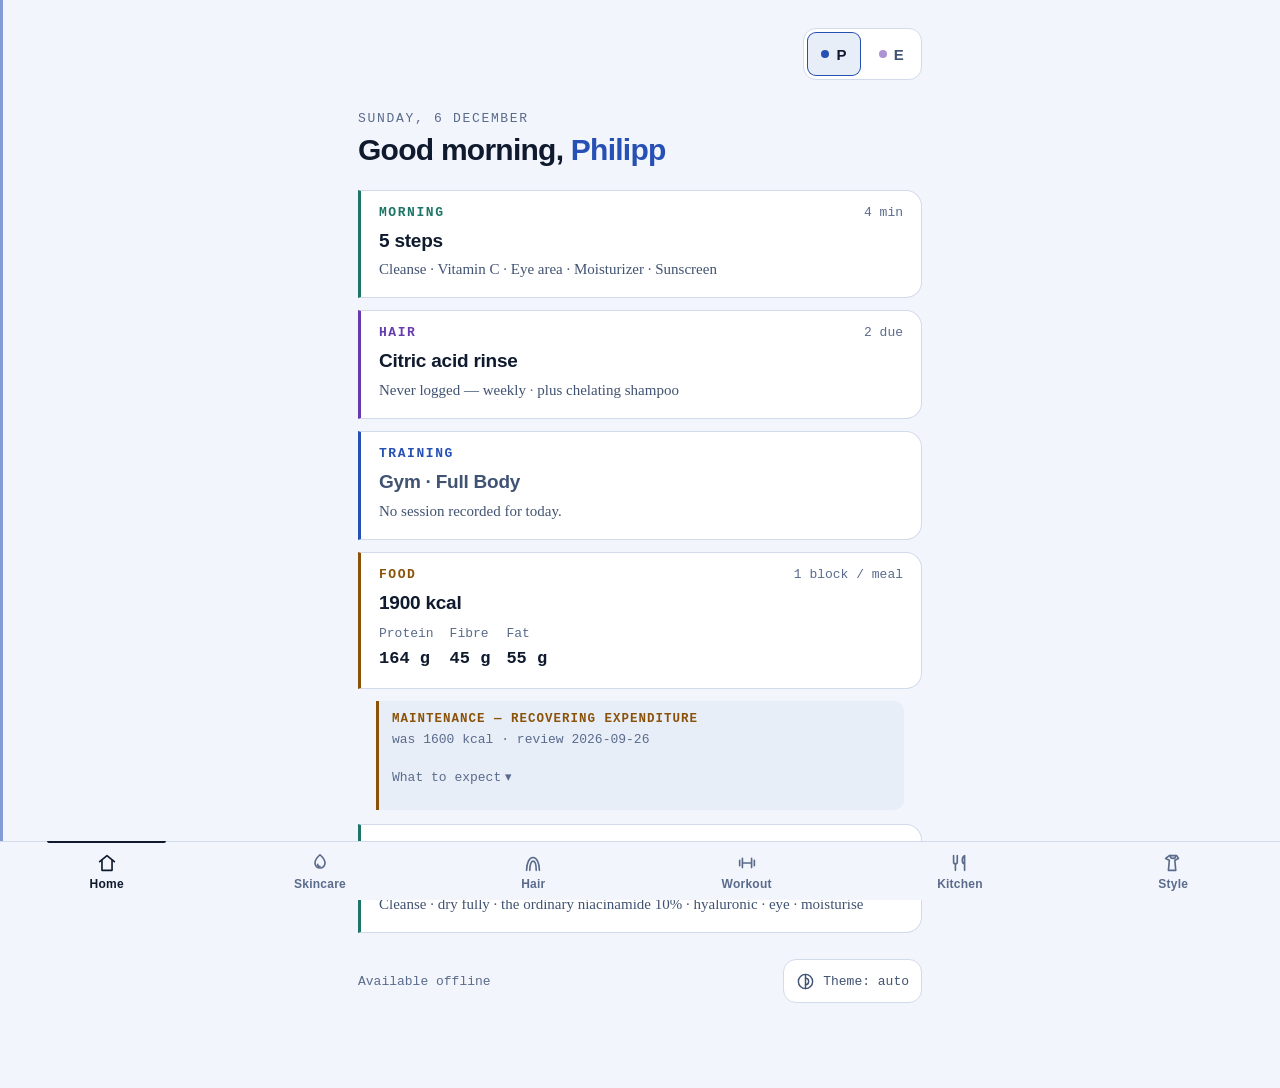
==== commit b74845e9: "Hair page: pick today's wash instead of inferring it from a log With nothing logged every treatment " ====
--- a/index.html
+++ b/index.html
@@ -140,7 +140,7 @@
 
 <script src="app.js?v=3f8263a7"></script>
 <script>
-const D = {"profiles": {"_source": "Core_Health_Logic.md", "priorityHierarchy": ["protein", "fiber", "fat", "calories"], "priorityNote": "Protein is non-negotiable. All other macros flex around it.", "people": {"philipp": {"displayName": "Philipp", "role": "biohacker", "dailyTargets": {"calories": 1900, "proteinG": 164, "fiberG": 45, "fatG": 55, "netCarbsG": 165}, "fixedBreakfast": {"recipeId": "philipp-overnight-oats", "calories": 319.1, "proteinG": 31.8, "fiberG": 5.4, "fatG": 5.1, "ingredients": [{"item": "Haferflocken", "amount": "45 g"}, {"item": "Skyr", "amount": "120 g"}, {"item": "Whey Protein", "amount": "15 g"}, {"item": "Mandelmilch, ungesüßt", "amount": "80 ml"}, {"item": "Ceylon Zimt", "amount": "1 g"}, {"item": "Salz", "amount": "1 pinch"}], "_note": "Numbers copied from recipes.json (philipp-overnight-oats), not typed independently. Replaced the whey shaker on 2026-08-30; the shaker stays in the library for days when no jar travels, exactly as the Magerquark bowl stayed for days at home. Overnight oats were never ruled out for him — Eunice's objection was about packing a second jar for work, and that got applied to the whole household without ever being re-checked. They also fix the shaker's one real weakness: a shake does not satiate. The morning went from 0 g of fibre to 5.4."}, "afternoonPortions": 2, "snackBudgetAfterMirrorMeals": {"calories": 540.9, "proteinG": 52.2, "note": "1900 - 319 (breakfast) - 1040 (lunch+dinner) = remainder. Derived; the kitchen page recomputes it live. Two portions of die-vorratsdose-skyr-schoko-banane fill it (549 kcal, 58.8 g protein, 17.2 g fibre) and run 8 kcal past it — noise, deliberately not optimised away."}, "aestheticGoal": "lean athletic, K-drama V-taper, not bulky", "_phase": {"name": "Maintenance — recovering expenditure", "startedOn": "2026-08-29", "reviewOn": "2026-09-26", "was": 1600, "why": "Not a deficit. MacroFactor measured expenditure falling from 2462 in March to 1801 now — 767 kcal, of which only ~270 is explained by lost mass and fewer steps. At 1600 the deficit had shrunk to ~200 kcal and was still closing; cutting further would have pushed expenditure down again. Eating at measured expenditure is what lets it climb back, and a deficit from a recovered 2100 loses fat faster than one from 1800.", "expect": "1-1.5 kg on the scale in week one. That is water and glycogen refilling, not fat — 300 kcal a day cannot become a kilo of fat in a week. Do not react to it. Judge this phase on the MacroFactor expenditure line, not on bodyweight.", "alsoRequired": "Steps back to 8000/day. That is ~200 kcal of real expenditure and it is what actually moved the weight in July. The calorie change alone does half the job.", "thenWhat": "Re-import MacroFactor on 2026-09-26 and run check_targets.py. If expenditure has climbed above ~2000, drop to expenditure minus 400 for the next cut. If it has not moved at all, the logging is the suspect, not the metabolism."}}, "eunice": {"displayName": "Eunice", "role": "healthy teacher", "dailyTargets": {"calories": 1580, "proteinG": 125, "fiberG": 35, "fatG": 45, "netCarbsG": 151}, "fixedBreakfast": {"recipeId": "eunice-ehrmann-pudding-breakfast", "calories": 174, "proteinG": 20, "fiberG": 0.6, "fatG": 4.6, "ingredients": [{"item": "Ehrmann High Protein Pudding", "amount": "200 g (1 pot)"}], "_note": "Numbers copied from recipes.json (eunice-ehrmann-pudding-breakfast), not typed independently — the exact duplication Philipp's breakfast has is deliberately not repeated here."}, "afternoonPortions": 1, "breakfastPlusSnackBudget": {"_stale": "Written before fixedBreakfast existed for her. The real pudding is 174 kcal / 20 g P / 0.6 g fibre against the 330/28 assumed below — the gap rolls into 'left for snacks' automatically since the kitchen page computes that live, not from this field. Left as-is rather than reconciled by hand; the 2026-09-26 review is the natural point to redo this split against real data.", "calories": 540, "proteinG": 45, "fiberG": 7, "split": {"breakfast": {"calories": 330, "proteinG": 28}, "snack": {"calories": 210, "proteinG": 17}}, "note": "1580 - 1040 (lunch+dinner) = remainder. Derived; the kitchen page recomputes it live rather than reading this. The split is guidance, not a fixed meal — she has no fixedBreakfast yet. 45 g of protein in 540 kcal is 33% of the envelope, which sounds strict and is not: 250 g of skyr with 30 g of whey is 275 kcal and 51 g."}, "aestheticGoal": "curvier, defined, strong lower body already present", "notes": ["picky eater, strong taste preferences — recipe selection must pass her taste test", "~1 year training experience, naturally strong lower body development"], "_phase": {"name": "Provisional — modelled, not measured", "startedOn": "2026-08-30", "reviewOn": "2026-09-26", "why": "Her four targets come from an activity-factor model and nothing else. The same model said Philipp's maintenance was 2424-2688 kcal; MacroFactor measured 1801. A model that was 600 kcal wrong about one person in this household is not evidence about the other. 1580 is a starting guess with roughly +-300 kcal in it, and it should be treated as one until there is an expenditure line to check it against.", "theOpenQuestion": "Whether 45 g of protein fits outside lunch and dinner in practice. On paper it is 250 g of skyr and a scoop of whey; in a real morning it is a habit she does not have yet.", "expect": "Two weeks of hitting 3 of 4 targets on most days. Not perfection — the question is whether the shape of the day is livable, not whether the arithmetic closes.", "thenWhat": "If the protein lands: keep 125 and start trusting the number. If breakfast keeps coming up short, fall back to protein 120 / fat 47 / net carbs 153 — already worked out, same 1580 kcal, and it costs 0.08 g/kg. Do not fall back by eating less protein while leaving the target at 125; change the target, so the report keeps telling the truth.", "blocking": "She has no MacroFactor data at all — private/macrofactor holds only philipp. Until she logs, this phase can only be reviewed against the scale and how she feels, which is exactly the weak evidence that produced the 600 kcal error. Two weeks of logging before 2026-09-26 would give the first real read."}}}, "mirrorMeals": {"note": "Lunch and dinner are identical in size and macros for both people. Fat is a CEILING, not a range: protein and fibre are hit first and fat lands where it lands underneath it. A floor of 8 g was doing nothing — a leaner dish simply leaves the snack more room — while the 12 g ceiling put salmon, eggs, tempeh and tofu out of reach of a 40 g protein meal. Written as \"0-14\" so every reader that splits the range keeps working; read it as \"up to 14\".", "lunch": {"calories": 520, "proteinG": 40, "fiberG": 14, "fatG": "0-14"}, "dinner": {"calories": 520, "proteinG": 40, "fiberG": 14, "fatG": "0-14"}, "_revised": "2026-08-29 — was 425 kcal / 17 g fibre / 12-15 g fat on 1.5 Asian Base blocks. That target could not be cooked: the cheapest combination of these staples reaching it came to 533 kcal, 108 kcal over, at every meal. Raised to 470 kcal on 1 block with 14 g fibre, which the same search reaches at 432 kcal — leaving real slack for sauce and aromatics instead of sitting on the theoretical floor. Run scripts/check_targets.py after touching any of these numbers.", "_revised2": "2026-08-30 — fat band 8-12 -> ceiling of 14, no floor. The day pays for it out of slack it already had: Philipp keeps 17 g of fat for the snack, Eunice 24 g for breakfast plus snack. check_targets.py's REAL FOOD search goes from 4962 to 5697 plates on one block and returns tofu at every block level, salmon on the saucy tier.", "_revised3": "2026-08-30 — mirror meal 470 -> 520 kcal, and Eunice's protein 105 -> 125 g with fat 52 -> 45 and net carbs 160 -> 151 paying for it. Her breakfast-plus-snack envelope was 640 kcal asking for 25 g of protein: 40% of her day, 16% of it accounted for. Because lunch and dinner are identical for both people, growing the meal shrinks both envelopes at once — hers to 540, his to 450. Protein per meal stays 40: raising it would have relieved his snack and emptied hers, which is backwards. The ceiling on how far this can go is HIS snack, which reaches 32% protein at 520 and 37% at 550. Cooking gets easier, not harder — check_targets.py finds 18260 plates at 520 against 11992 at 470.", "dish": {"calories": 401, "proteinG": 35.7, "fiberG": 12.4, "fatG": "0-12.9", "_baselineBlocks": 1, "_why": "The plate is the dish plus base blocks. lunch/dinner above describe the whole PLATE; this describes the dish on its own, which is what adapt_recipe.py actually fits. It is the plate minus 1 standard block (119.4 kcal, 4.3 g protein, 1.6 g fibre, 1.1 g fat), so dish + 1 block lands exactly on the plate target.", "_perPerson": "The block count is a dial at the plate, not a property of the recipe. Philipp's day is 1900 kcal and Eunice's 1580, so the same dish can carry a different number of blocks for each of them. Kitchen shows both. Taking fewer than the baseline leaves protein and fibre a little short; taking more only adds."}}, "_gaps": ["Five dishes were rebuilt on 2026-08-30 (legume as the fibre carrier, fat cut, meat cut, solve() re-fits). Two of the five were reverted the same day: edamame is Japanese, and putting it in a Vietnamese phở and a Korean stew was a macro fix in costume — it also cost the brisket that IS phở bò chín and the potatoes that thicken a dakbokkeumtang. Root cause was in the data: topUps filed edamame under 'asian', which is a continent rather than a cuisine. Fixed there too.", "Two dishes are marked fibreLight and are meant to be: pho-bo (4.8 g) and korean-spicy-chicken-stew (6.1 g). Both close the day beside any of the four 14 g dishes plus 7-9 g of psyllium, inside the 10 g cap. The phở gained its fibre honestly rather than by redesign — the transcription had 40 g of sprouts and no herbs, which is not how phở is served. The rau sống plate (200 g sprouts, Thai basil, coriander, mint, lime) is canonical and carries 4.5 g a serving. That was a missing half of the dish, not a macro patch.", "Eunice's four targets imply 1598 kcal against a 1580 budget — an 18 kcal rounding gap, left alone. Her numbers have no MacroFactor data behind them, so the model is all there is, and the model was 600 kcal wrong for Philipp. Believe her scale over this arithmetic.", "The Vorratsdose has never been tasted, only calculated. It is built against acidity rather than macros — skyr instead of quark, cocoa in the bowl, banana instead of the tart frozen berries, almond milk to loosen it, salt to blunt the sourness. If skyr is still too sour the next step is Greek yoghurt 0-2%, NOT more sweetener: sweetness masks acid, fat and salt remove it. Mix a small test batch before committing 1.5 kg.", "baked-feta-salmon-light lands at 22.2 g of fat against a 14 g per-meal guideline, and that is arithmetic rather than a recipe fault: salmon carries 0.67 g of fat per gram of protein, so 40 g of protein from salmon alone is 26.8 g of fat before anything else. Prawns carry part of the protein and the feta is down from 200 g to 80, which halves the fat from 43. It closes the day next to a lean dish (lemon-herb-chicken-light) and not twice in one day — which is exactly why the planner checks pairs."], "_dayShape": {"_decided": "2026-08-30", "summary": "Two blocks outside the mirror meals. Morning is per-person and NOT shared; the afternoon pudding IS shared. Sharing only pays off where there is a batch operation — the same reason lunch and dinner are identical. The morning is portioned per person anyway, so unifying it would be cosmetic and would cost Eunice a habit that works.", "morning": {"philipp": "philipp-overnight-oats — mixed the night before, eaten around 10 at school. philipp-whey-shaker stays in the library for days when no jar travels.", "eunice": "eunice-ehrmann-pudding-breakfast — bought, sealed, unchanged. She declined overnight oats because she will not pack a second jar for work; that objection is hers and does not generalise to him."}, "afternoon": {"sweet": "die-vorratsdose-skyr-schoko-nuss — ONE bowl, 9 portions, 3 days. Philipp 2 a day, Eunice 1, ~155 g a portion. Skyr for both; nut butter and cocoa mixed in, banana per portion.", "savoury_meat": "die-herzhafte-dose-linsen-pute-paprika — 4 portions. Turkey poached, not roasted. Sesame oil and lemon go on at the bowl, never into the batch.", "savoury_quark": "kraeuterquark-mit-linsen — 4 portions. Kräuterquark was ruled out because Eunice does not eat Magerquark, but that objection belonged to the SWEET context: the same tang reads wrong in a sweet bowl and right in a herb dip. No lemon, no vinegar.", "_swapping": "All three sit at 275-277 kcal, so any mix closes both days on all four macros without recalculating. Verified across every combination.", "_fatCorrection": "2026-08-30: all three were built fat-phobic by reflex, and the aroma in all of them is fat-soluble — herbs, cocoa, cinnamon. Fat went in as a TRADE, not an addition: the calorie window was already full even though the fat column was not, and fat costs 9 kcal a gram. Sweet bowl: 54 g nut butter in, banana halved, oat bran 171 to 140. Quark bowl: 16 g olive oil in, quark 800 to 660. The turkey bowl needed no fat at 4.7 g and got only technique fixes.", "_portions": "afternoonPortions on each person: Philipp 2, Eunice 1, both from the same bowl. The Kitchen planner reads it and asks for that many picks, so he can put a sweet portion next to a savoury one on the same day — which is the whole reason the savoury tubs exist. Before this the planner had one snack slot for everyone and quietly understated his day by a portion."}, "batchRhythm": "The pudding is mixed twice a week, not once for three days: 3 portions a day makes a 3-day batch ~2.1 kg in one tub. It needs no heat and no cooling, so twice is the same total work with fresher berries. The 3-day rhythm stays for lunch and dinner, where it exists because of the cooking.", "fibreTiming": "Fibre does not have to be eaten in the morning — only the daily total matters for what fibre is for. What is true is the satiety argument: fibre slows gastric emptying, so a morning item without it holds less long. That is why the shaker suits someone who does not want to eat in the morning anyway.", "topUp": {"_why": "A six-day simulation showed both eating short every day: Philipp 95-116 kcal, Eunice 195-216 — 13% of her day. Mechanical, not behavioural: the light dishes come in at 450 and 487 kcal against a 520 spec, twice a day.", "calories": "ehrmann-pudding-nachfueller — a cup from the fridge. Nothing to mix, nothing to remember, already on the shopping list. Brings Eunice to -21 kcal; Philipp only needs one on some days (a whole one puts him +58 to +79 over, which is noise but not nothing).", "fibre": "A capped spoon of Flohsamenschalen, see kitchen.json dayFineTuning. Over the same six days the largest gap was 8 g of powder against a 10 g cap, and on the days with the light dishes none was needed at all.", "_deleted": "There was briefly a third recipe here — a top-up of skyr, berries and oat bran. Deleted. It closed the same hole as a bought cup while being one more thing to mix and remember, and this household does not need a third decision at the end of a stressed day. Fewer moving parts beats a slightly better fit."}}}, "training": {"_source": "workout_hub.html — full re-translation of all cues, 2026-08-29", "_supersedes": "earlier training.json draft — this is the authoritative extraction", "_measured": "Loads come from the MacroFactor workout log export (2026-09-09), which records weight, reps and RIR per set for the sessions of 2026-08-05, 08-07, 08-22 and 08-25. That export supersedes the earlier note claiming these were read off the machines on 2026-08-29: those numbers disagreed with what he actually logged, and two of them were plainly swapped — the plan had row 42.5 / pulldown 21.25 where the log has row ~22 / pulldown ~40, and 21.25 x 2 = 42.5. Rear delt fly was 6.8 in the plan against 16-20 logged. Lateral raise at 5 kg/arm is the one value both sources agreed on.\n\nCaveats kept deliberately: the logged weight is the stack selection, not the force at the handle, so it does not convert to a Rayofi setting. Where a logged set fell short of the prescribed rep range — pulldown at 11 reps for a 12-15 target, rear delt at 11 for a 15 target — the load here is the logged one and will need coming down slightly to hit the range at RIR 2. Chest press, triceps pushdown, hip thrust and leg press have no entry in this export window and keep their earlier numbers, unverified.", "meta": {"title": "Workout Hub · Philipp & Eunice · 2026", "edition": "Lean Athletic Edition", "structure": "Full-Body, Primary/Maintenance tiers, taper-focused", "locations": ["gym", "home", "travel"]}, "profiles": {"philipp": {"badge": "Lean Athletic", "goal": "K-idol taper · fat loss · muscle retention", "meta": {"intensity": "RIR 2"}}, "eunice": {"badge": "Toned & Curvy", "goal": "Hwasa look · glutes · shoulder-to-hip ratio", "meta": {"focus": "Glutes + back", "intensity": "RIR 2-3"}}, "shared": {"badge": "Zusammen", "goal": "same exercises, own load — alternating sets", "meta": {"when": "Friday (Rayofi) · plus bad-weather and travel days", "mode": "alternating sets", "setup": "1 station"}}}, "weeklyRhythm": {"philipp": [{"day": "Mon", "what": "Pad · Zone 1", "type": "move"}, {"day": "Tue", "what": "Gym · Full Body", "type": "training", "note": "Moves to Wed on conference weeks — same session, no other change."}, {"day": "Wed", "what": "Pad · Zone 2", "type": "move"}, {"day": "Thu", "what": "Walk", "type": "move"}, {"day": "Fri", "what": "Rayofi · with Eunice", "type": "training"}, {"day": "Sat", "what": "Walk", "type": "move"}, {"day": "Sun", "what": "Gym · Full Body", "type": "training"}], "eunice": [{"day": "Mon", "what": "Gym solo", "type": "training"}, {"day": "Tue", "what": "Rest", "type": "rest"}, {"day": "Wed", "what": "Walk", "type": "move"}, {"day": "Thu", "what": "Rest", "type": "rest"}, {"day": "Fri", "what": "Rayofi · with Philipp", "type": "training"}, {"day": "Sat", "what": "Rest", "type": "rest"}, {"day": "Sun", "what": "Rest", "type": "rest"}]}, "locationNotes": {"gym": "Holmes Place · cable tower + machines. All primary exercises run on the cable tower — constant tension, exact progression.", "home": "Everything at home runs on the Rayofi Go-Tone Pro: motor-controlled resistance from 3 to 30 kg, dialled in rather than stacked, anchored to a doorframe, a chair, or your own foot. One quick-attach handle ships with it; the second is for the two-handed moves. There is only one unit, so anything that would be a wide-bar two-hand pull at the gym goes one arm at a time here, and the rep counts say so. Rayofi's manual gives no anchor height per exercise — their videos do, worth watching once per new movement.", "travel": "The Rayofi Go-Tone Pro is the entire travel kit — under a kilo, anchors to any door. Same one-unit rules as at home: the pulls go one arm at a time, and the second handle covers the two-handed moves."}, "equipmentByLocation": {"gym": ["cable tower", "machines", "dumbbells + sandbags", "leg press"], "home": ["Rayofi Go-Tone Pro", "door anchor", "ankle strap", "second cable handle"], "travel": ["Rayofi Go-Tone Pro", "door anchor", "second cable handle"]}, "sessions": {"gym": {"philipp": {"fullBody": {"title": "Full Body", "day": "Tue (Wed on conference weeks) & Sun", "focus": "side delt · lat · chest · back · rear delt · legs + core maintenance", "note": "Same session both gym days. Nine exercises to keep it near an hour — face pull, biceps curl, hamstring curl and the cable crunch are the ones left out; add any of them back if the hour has room.", "exercises": [{"name": "Cable Lateral Raise", "ref": "taper driver #1", "focus": "a", "tier": "primary", "sets": 3, "reps": "12-15", "extras": {"load": "5 kg/arm", "rir": "RIR 2", "rest": "60s"}, "cue": "Fresh first — the most important move for the look. Constant tension at the bottom, where a dumbbell would give you none. Arm slightly bent, lead with the elbow to shoulder height. Goal: a clean 15, then 6 kg."}, {"name": "Wide Lat Pulldown", "ref": "lat width → taper", "focus": "a", "tier": "primary", "sets": 3, "reps": "12-15", "extras": {"load": "35 kg", "rir": "RIR 2", "rest": "90s"}, "cue": "Second most important taper muscle after the side delt. Pull the bar to the upper chest, feel the lats, controlled on the way back. Replaces the pull-up you cut — that would have thickened the upper traps and shortened the neckline."}, {"name": "Cable Chest Press (high-to-low)", "ref": "upper chest", "focus": "a", "tier": "primary", "sets": 3, "reps": "10-12", "extras": {"load": "10 kg/arm", "rir": "RIR 2", "rest": "90s"}, "cue": "Anchor high, stand away from the tower, press forward and downward in front of the chest. The downward angle hits the upper chest automatically — the athletic line under the collarbone."}, {"name": "Cable Row (neutral)", "ref": "upper back", "focus": "a", "tier": "primary", "sets": 3, "reps": "10-12", "extras": {"load": "22.5 kg", "rir": "RIR 2", "rest": "90s"}, "cue": "Sit upright, handle to the belly, elbows close to the body, shoulder blades together. Builds posture without thickening the neck — stay moderate, don't heave."}, {"name": "Rear Delt Fly (Cable)", "ref": "rear delt", "focus": "a", "tier": "primary", "sets": 2, "reps": "15", "extras": {"load": "16 kg", "rir": "RIR 1", "rest": "60s"}, "cue": "Gives the shoulder depth and the 3D look without mass. Arms almost straight, lead with the little fingers, squeeze the rear delts together."}, {"name": "Triceps Pushdown (Rope)", "ref": "arm definition", "focus": "a", "tier": "maint", "sets": 2, "reps": "12-15", "extras": {"load": "17.5 kg", "rir": "RIR 1-2", "rest": "60s"}, "cue": "Elbows fixed at your sides, pull the rope apart at the bottom, brief hold. A defined arm, not mass."}, {"name": "Hip Thrust (Dumbbell or Sandbag)", "ref": "posterior chain", "focus": "g", "tier": "maint", "sets": 2, "reps": "15", "extras": {"rir": "RIR 3", "rest": "60s"}, "cue": "Maintenance — hold, don't build. Shoulders against a bench, the weight across the hips, full hip extension, 1s hold at the top."}, {"name": "Leg Press (light)", "ref": "leg proportion", "focus": "g", "tier": "maint", "sets": 2, "reps": "20", "extras": {"load": "~70 kg", "rir": "RIR 3", "rest": "60s"}, "cue": "Maintenance — hold, don't build. High reps, light weight, never progress. Keeps the legs lean and defined without making them thicker."}, {"name": "Hollow Hold", "ref": "waist detail", "focus": "c", "tier": "maint", "sets": 3, "reps": "30s", "extras": {"rest": "45s"}, "cue": "Lower back flat on the floor, arms long. Builds the deep abdominal tension that visually tightens the waist."}], "durationMin": 58}}, "eunice": {"solo": {"title": "eGym", "day": "Monday · solo", "focus": "full body — eGym sets the resistance", "note": "Always eGym on Mondays. The machines pick and adjust resistance themselves, so there's nothing to plan a load, set count or RIR for here.", "exercises": [{"name": "eGym", "focus": "g", "tier": "primary", "sets": 1, "reps": "full body", "cue": "Whatever the eGym circuit is that day — machine-guided, full body."}], "durationMin": 30}}}, "home": {"philipp": {"rain": {"title": "Full Body — Rayofi", "day": "Home · rain stand-in for Tue/Wed or Sun", "focus": "side delt · lat · upper back · chest · glutes", "note": "Your gym days are Tue (Wed on conference weeks) and Sun; this is the home version for the days the weather stops the trip. Six exercises, not nine: the triceps pushdown, the light squat and the hollow hold came out because the press already loads the triceps, the gym leg press and the walking already cover the legs, and a core hold does not need a slot in a session you are short of time for. What is left is the four taper drivers, the chest press and one posterior movement. Order is grouped by anchor height, and the rear delt pull-apart needs no anchor at all, so it runs inside the row's rest. If even this is too much, the first three are the session — everything after them is a bonus. Loads are starting positions from your own logged cable sets.", "exercises": [{"name": "Rayofi Lateral Raise (one arm)", "ref": "gym: Cable Lateral Raise", "focus": "a", "tier": "primary", "sets": 3, "reps": "12-15/side", "extras": {"rir": "RIR 2", "rest": "60s", "load": "5 kg · start"}, "cue": "Fresh first — the taper driver. Lead with the elbow to shoulder height, constant tension. Left then right back to back — the other side is the rest. Pause only after both, not between sides."}, {"name": "Rayofi Lat Pulldown (kneeling, one arm)", "ref": "gym: Wide Lat Pulldown", "focus": "a", "tier": "primary", "sets": 3, "reps": "12-15/side", "extras": {"rir": "RIR 2", "rest": "90s", "load": "20 kg · start"}, "cue": "Anchor high, kneel, pull the elbow down and out, squeeze the lat. Only one Rayofi, so this is one arm at a time — both sides make one set. Left then right back to back — the other side is the rest. Pause only after both, not between sides."}, {"name": "Rayofi Row (one arm)", "ref": "gym: Cable Row", "focus": "a", "tier": "primary", "sets": 3, "reps": "10-12/side", "extras": {"rir": "RIR 2", "rest": "90s", "load": "12 kg · start"}, "cue": "Upright, pull the elbow to the ribs, shoulder blades together, no swing. Only one Rayofi, so this is one arm at a time — both sides make one set. Left then right back to back — the other side is the rest. Pause only after both, not between sides."}, {"name": "Rayofi Rear Delt Pull-Apart", "ref": "gym: Rear Delt Fly", "focus": "a", "tier": "primary", "sets": 2, "reps": "15", "extras": {"rir": "RIR 1", "load": "12 kg · start"}, "cue": "Both handles on the one cable — arms almost straight, apart to the chest, lead with the little fingers. Runs inside the row's rest — no anchor needed, so nothing to rebuild."}, {"name": "Rayofi Chest Press", "ref": "gym: Cable Chest Press", "focus": "a", "tier": "primary", "sets": 3, "reps": "10-12", "extras": {"rir": "RIR 2", "rest": "90s", "load": "12 kg · start"}, "cue": "Anchor low behind you, stand away from the anchor, press forward and slightly down in front of the chest."}, {"name": "Rayofi Hip Thrust", "ref": "gym: Hip Thrust", "focus": "g", "tier": "maint", "sets": 2, "reps": "15", "extras": {"rir": "RIR 3", "rest": "60s", "load": "20 kg · start"}, "cue": "Maintenance — hold, don't build. Cable over the hips, shoulders supported, full extension, 1s at the top."}], "durationMin": 38}, "optional": {"title": "Optional Extras", "day": "Any free solo morning — not scheduled", "focus": "taper accessories · shoulder health · low fatigue cost", "note": "Not scheduled and not required — for the mornings you have free alone, outside Tue/Wed, Fri and Sun. Deliberately light (RIR 3, short) so it never eats into recovery for those three: mostly what Full Body leaves out for time, plus a little more of your #1 taper driver. Skip it whenever the morning doesn't happen; nothing downstream depends on it. Loads unset — the Rayofi is untested for these. Loads are starting positions, not measured on the device: his come from his own logged cable sets in August, hers are deliberately low because there is no workout export for her at all. Dial to whatever makes the prescribed reps land at the target RIR, then write the real number in.", "exercises": [{"name": "Rayofi Lateral Raise (one arm)", "ref": "extra taper volume", "focus": "a", "tier": "maint", "sets": 2, "reps": "15/side", "extras": {"rir": "RIR 3", "rest": "60s", "load": "5 kg · start"}, "cue": "Optional top-up on the #1 taper driver — only if the morning is actually free, not a make-up session. One handle, switch sides between sets. Left then right back to back — the other side is the rest. Pause only after both, not between sides."}, {"name": "Rayofi Biceps Curl (one arm)", "ref": "arm detail", "focus": "a", "tier": "maint", "sets": 2, "reps": "15/side", "extras": {"rir": "RIR 3", "rest": "45s", "load": "7 kg · start"}, "cue": "Trimmed from Full Body for time. One handle, elbow fixed, slow on the way down. Left then right back to back — the other side is the rest. Pause only after both, not between sides."}, {"name": "Rayofi Ankle-Strap Hamstring Curl", "ref": "hamstrings", "focus": "g", "tier": "maint", "sets": 2, "reps": "15", "extras": {"rir": "RIR 3", "rest": "60s", "load": "10 kg · start"}, "cue": "Trimmed from Full Body for time. Ankle strap on, cable anchored low behind you, curl the heel towards the glute."}, {"name": "Rayofi Face Pull", "ref": "shoulder health", "focus": "a", "tier": "maint", "sets": 2, "reps": "15", "extras": {"rir": "RIR 3", "rest": "45s", "load": "10 kg · start"}, "cue": "Trimmed from Full Body for time. Both handles on the one cable — elbows high and wide, hands past the ears, the counterpart to all the pressing."}, {"name": "Rayofi Kneeling Crunch", "ref": "waist", "focus": "c", "tier": "maint", "sets": 2, "reps": "12-15", "extras": {"rir": "RIR 3", "rest": "45s", "load": "20 kg · start"}, "cue": "Trimmed from Full Body for time. Anchor high, kneeling, fold the ribs towards the hips."}], "durationMin": 20}}, "eunice": {"rain": {"title": "Full Body — Rayofi", "day": "Home · rain stand-in for Monday", "focus": "glutes first, then back and shoulder", "note": "Your gym day is Monday on the eGym, which sets its own resistance and cannot be copied at home — this is the manual version for the days the weather stops the trip. Seven exercises, not nine: the rear delt fly and the dead bug came out, because the row and the pulldown already work the back of the shoulder and a core hold is the easiest thing to do outside a session. Glutes stay first because that is the priority, then it is grouped by anchor height to save re-anchoring the one unit. The push-up needs no equipment, so it runs inside the row's rest. If time collapses, the hip thrust and the pulldown are the session. Loads are deliberately low starting points — there is no workout export for you — so climb from them.", "exercises": [{"name": "Rayofi Hip Thrust", "focus": "g", "tier": "primary", "sets": 3, "reps": "15", "extras": {"rir": "RIR 2-3", "rest": "75s", "load": "15 kg · start"}, "cue": "First — glutes are the priority. Cable over the hips, shoulders supported, squeeze 2s at the top."}, {"name": "Rayofi Squat (wide)", "focus": "g", "tier": "primary", "sets": 3, "reps": "12-15", "extras": {"rir": "RIR 2-3", "rest": "75s", "load": "12 kg · start"}, "cue": "Feet wider than shoulders, knees tracking out, 3s down. Inner thigh plus glutes."}, {"name": "Rayofi Ankle-Strap Hamstring Curl", "focus": "g", "tier": "primary", "sets": 2, "reps": "12-15/side", "extras": {"rir": "RIR 2-3", "rest": "60s", "load": "5 kg · start"}, "cue": "Ankle strap on, cable anchored low behind you, curl the heel towards the glute, controlled back. Left then right back to back — the other side is the rest. Pause only after both, not between sides."}, {"name": "Rayofi Lateral Raise (one arm)", "focus": "a", "tier": "primary", "sets": 3, "reps": "12-15/side", "extras": {"rir": "RIR 2-3", "rest": "60s", "load": "2.5 kg · start"}, "cue": "The shoulder that makes the waist look narrower. Lead with the elbow. Left then right back to back — the other side is the rest. Pause only after both, not between sides."}, {"name": "Rayofi Row (one arm)", "focus": "a", "tier": "primary", "sets": 2, "reps": "10-12/side", "extras": {"rir": "RIR 2-3", "rest": "75s", "load": "8 kg · start"}, "cue": "Upright, elbow to the ribs, shoulder blades together. Only one Rayofi, so this is one arm at a time — both sides make one set. Left then right back to back — the other side is the rest. Pause only after both, not between sides."}, {"name": "Push-Up (knee or standard)", "focus": "a", "tier": "maint", "sets": 2, "reps": "10-15", "extras": {"rir": "RIR 2-3"}, "cue": "No equipment. Knee version to regress, 3s down. Chest and triceps in one. Runs inside the row's rest — no equipment, so no rebuild."}, {"name": "Rayofi Lat Pulldown (kneeling, one arm)", "focus": "a", "tier": "primary", "sets": 3, "reps": "12-15/side", "extras": {"rir": "RIR 2-3", "rest": "90s", "load": "10 kg · start"}, "cue": "Anchor high, pull the elbow down and out, shoulder blade down. Only one Rayofi, so this is one arm at a time — both sides make one set. Left then right back to back — the other side is the rest. Pause only after both, not between sides."}], "durationMin": 40}, "optional": {"title": "Optional Extras", "day": "Any free solo morning — not scheduled", "focus": "glute accessories · shoulder health · low fatigue cost", "note": "Not scheduled and not required — for the mornings you have free alone, outside Monday and Friday. Deliberately light (RIR 2-3, short) so it never eats into recovery for those two: a little more glute volume, plus the accessories Friday runs light on. Skip it whenever the morning doesn't happen; nothing downstream depends on it. Loads unset — the Rayofi is untested for these. Loads are starting positions, not measured on the device: his come from his own logged cable sets in August, hers are deliberately low because there is no workout export for her at all. Dial to whatever makes the prescribed reps land at the target RIR, then write the real number in.", "exercises": [{"name": "Rayofi Hip Thrust", "ref": "extra glute volume", "focus": "g", "tier": "maint", "sets": 2, "reps": "15", "extras": {"rir": "RIR 2-3", "rest": "60s", "load": "15 kg · start"}, "cue": "Optional top-up on your #1 exercise — only if the morning is actually free, not a make-up session."}, {"name": "Rayofi Ankle-Strap Glute Kickback", "ref": "glute isolation", "focus": "g", "tier": "maint", "sets": 2, "reps": "15/side", "extras": {"rir": "RIR 2-3", "rest": "45s", "load": "5 kg · start"}, "cue": "Ankle strap on, cable anchored low, kick straight back and squeeze — not swung. Left then right back to back — the other side is the rest. Pause only after both, not between sides."}, {"name": "Rayofi Biceps Curl (one arm)", "ref": "arm detail", "focus": "a", "tier": "maint", "sets": 2, "reps": "15/side", "extras": {"rir": "RIR 2-3", "rest": "45s", "load": "3 kg · start"}, "cue": "One handle, elbow fixed, slow on the way down. Left then right back to back — the other side is the rest. Pause only after both, not between sides."}, {"name": "Rayofi Face Pull", "ref": "shoulder health", "focus": "a", "tier": "maint", "sets": 2, "reps": "15", "extras": {"rir": "RIR 3", "rest": "45s", "load": "5 kg · start"}, "cue": "Both handles on the one cable — elbows high and wide, hands past the ears, the counterpart to all the pressing."}, {"name": "Hollow Hold / Dead Bug", "ref": "core", "focus": "c", "tier": "maint", "sets": 2, "reps": "30s", "extras": {"rest": "45s"}, "cue": "No equipment needed — lower back flat, your usual variant."}], "durationMin": 18}}, "shared": {"fri": {"title": "Shared Session", "day": "Friday · together", "focus": "same exercises · own resistance · swap during rest", "note": "Five exercises, and nobody stands still. One Rayofi, one exercise at a time: his set, her set, his set is her rest. Two things break that pattern on purpose — the hip thrust is hers alone (her priority, and his plan holds the legs rather than builds them), and the rear delt pull-apart needs no anchor, so each of you does it while the other is on the device. Everything that is a wide-bar two-hand pull at the gym is one arm at a time here, sides back to back, rep counts per side. Loads are starting positions, not measured on the device — his from his own logged cable sets, hers deliberately low because there is no export for her.", "exercises": [{"name": "Rayofi Lateral Raise (one arm)", "focus": "a", "tier": "primary", "sets": 3, "reps": "12-15/side", "extras": {"rir": "RIR 2", "rest": "60s"}, "philippLoad": "5 kg · start", "euniceLoad": "2.5 kg · start", "cue": "Already one-arm even at the gym cable tower. Lead with the elbow to shoulder height, constant tension. Left then right back to back — the other side is the rest. Pause only after both, not between sides.", "shared": true}, {"name": "Rayofi Hip Thrust", "focus": "g", "tier": "primary", "sets": 3, "reps": "15", "extras": {"rir": "RIR 2-3"}, "philippLoad": "— he skips this one", "euniceLoad": "15 kg · start · primary", "cue": "Hers alone. Glutes are her priority and his plan holds the legs rather than building them, so while she works her three sets he does the rear delt pull-apart beside her — no anchor needed, nobody waits. He still gets hip extension on Tue and Sun at the gym.", "shared": true}, {"name": "Rayofi Rear Delt Pull-Apart", "focus": "a", "tier": "primary", "sets": 3, "reps": "15", "extras": {"rir": "RIR 1-2"}, "philippLoad": "12 kg · start", "euniceLoad": "5 kg · start", "cue": "Both handles on the one cable — apart to the chest, lead with the little fingers. This one needs no anchor, so it is what each of you does while the other is on the Rayofi: he during her hip thrusts, she during his pulls. It never costs the session a slot of its own.", "shared": true}, {"name": "Rayofi Row (one arm)", "focus": "a", "tier": "primary", "sets": 3, "reps": "10-12/side", "extras": {"rest": "75s"}, "philippLoad": "12 kg · start", "euniceLoad": "8 kg · start", "cue": "One handle — sit facing the anchor, pull one elbow to the ribs, no swing. Left then right back to back — the other side is the rest. Pause only after both, not between sides.", "shared": true}, {"name": "Rayofi Lat Pulldown (kneeling, one arm)", "focus": "a", "tier": "primary", "sets": 3, "reps": "12-15/side", "extras": {"rest": "90s"}, "philippLoad": "20 kg · start", "euniceLoad": "10 kg · start", "cue": "One handle, one Rayofi — anchor high via the door anchor, kneel, pull one elbow down and out, squeeze the lat. Left then right back to back — the other side is the rest. Pause only after both, not between sides.", "shared": true}], "durationMin": 35}}}, "travel": {"shared": {"fullBody": {"title": "Full Body", "day": "Travel · together", "focus": "same exercises · own resistance · swap during rest", "note": "Six exercises, both of you, one unit — the light squat and the core finisher came out, since a hotel week is the wrong place to spend minutes on maintenance work. The Rayofi is the whole kit: under a kilo, anchors to any door. Same exercises for both, each dialling their own resistance; one works while the other rests, so the rest period is the swap. Pulls go one arm at a time, sides back to back.", "exercises": [{"name": "Rayofi Lateral Raise (one arm)", "focus": "a", "tier": "primary", "sets": 3, "reps": "12-15/side", "extras": {"rir": "RIR 2", "rest": "60s"}, "philippLoad": "5 kg · start", "euniceLoad": "2.5 kg · start", "cue": "Lead with the elbow to shoulder height, constant tension. Left then right back to back — the other side is the rest. Pause only after both, not between sides.", "shared": true}, {"name": "Rayofi Chest Press", "focus": "a", "tier": "primary", "sets": 3, "reps": "10-12", "extras": {"rest": "90s"}, "philippLoad": "12 kg · start", "euniceLoad": "6 kg · start", "cue": "Anchor low behind you, stand away from the door, press forward and up.", "shared": true}, {"name": "Rayofi Hip Thrust", "focus": "g", "tier": "primary", "sets": 3, "reps": "15", "extras": {"rir": "RIR 2-3", "rest": "60s"}, "philippLoad": "20 kg · start", "euniceLoad": "15 kg · start", "cue": "Cable over the hips, shoulders supported, squeeze 2s at the top. Her primary, his maintenance — same station, different intent.", "shared": true}, {"name": "Rayofi Row (one arm)", "focus": "a", "tier": "primary", "sets": 3, "reps": "10-12/side", "extras": {"rest": "75s"}, "philippLoad": "12 kg · start", "euniceLoad": "8 kg · start", "cue": "Upright, elbow to the ribs, shoulder blades together, no swing. Only one Rayofi, so this is one arm at a time — both sides make one set. Left then right back to back — the other side is the rest. Pause only after both, not between sides.", "shared": true}, {"name": "Rayofi Rear Delt Pull-Apart", "focus": "a", "tier": "primary", "sets": 2, "reps": "15", "extras": {"rir": "RIR 1-2", "rest": "45s"}, "philippLoad": "12 kg · start", "euniceLoad": "5 kg · start", "cue": "Both handles on the one cable — apart to the chest, lead with the little fingers.", "shared": true}, {"name": "Rayofi Lat Pulldown (kneeling, one arm)", "focus": "a", "tier": "primary", "sets": 3, "reps": "12-15/side", "extras": {"rest": "90s"}, "philippLoad": "20 kg · start", "euniceLoad": "10 kg · start", "cue": "Anchor high on the door, kneel, elbow down and out, squeeze the lat. Only one Rayofi, so this is one arm at a time — both sides make one set. Left then right back to back — the other side is the rest. Pause only after both, not between sides.", "shared": true}], "durationMin": 42}}}}, "cardioProtocol": {"context": "Why this exists at all: July on the road ran 8,000+ steps a day and dropped the most weight of any month. Zone 2 is the deliberate version of that — the part that does not depend on the day going well.", "zone2": {"heartRateRange": "106-124 bpm (age 43)", "padSettings": "5-5.5 km/h at 6% incline", "note": "at 4 km/h lands around ~100 bpm — Zone 1, too low", "appleWatchSetup": "Workout → Indoor Walk → ... → Heart Rate → Range 106-124 bpm, vibrates on drift", "duration": "20-30 min", "schedule": "Wed", "eveningRule": "after 20:00 Zone 1 only (under 100 bpm) — Zone 2 late disrupts sleep", "adhdBonus": "even 100 bpm rhythmic walking regulates dopamine/noradrenaline — never wasted"}, "stepTarget": {"current": "7000-11000/day through early September, ~4000 while ill", "goal": 7000, "parkingHack": "park on the residential street before the destination rather than the lot — about a 5 min walk each way, same spot every time, no detour. ~1800 steps round trip, ~9000/week", "badWeather": "park in the lot — no penalty rule", "evening": "pad during show/podcast, Zone 1, effortless NEAT", "why": "+3000 steps/day ≈ 200-250 kcal without compensation — bigger lever than the weight gap alone"}}, "progression": {"philipp": {"method": "double progression", "primaryRule": "start low in rep range (e.g. 12), climb over weeks to 15 across all sets, then raise load and drop back to 12. Side delt target: clean 15 → 6kg. Pulldown/row/chest: +2.5kg when all sets hit top of range. RIR 2 non-negotiable.", "maintenanceRule": "2 sets, same weight as last time, RIR 3, never progress — one number, no decision", "missedSessionRule": "never two in a row. One missed session is life, two is a pattern. Friday's shared Rayofi session is the safety net — minimum 1x/week structurally guaranteed.", "deload": "every 6-8 weeks, 1 light week at ~60%. Err earlier if sleep or appetite go off — cortisol is the enemy of muscle retention."}, "eunice": {"method": "double progression, tuned for growth", "primaryRule": "form before load; on glutes she can push closer to failure (RIR 1-2)", "mindMuscle": "squeeze and hold at the top of every rep — feeling the muscle matters more than the number", "formFirst": "a clean rep beats a heavy one you don't feel in the target muscle", "deload": "every 8 weeks, 1 light week — needed less often than Philipp since she's building, not cutting"}}, "_gaps": ["Sessions still duplicate exercise objects instead of referencing exercises.json by id", "Every Rayofi load is unset — both people, every shared and optional session. Nothing to progress from until the device has actually been used once.", "Hip Thrust (Dumbbell or Sandbag) has no demo video; it replaced the glute drive machine on 2026-08-29. None of the Rayofi or eGym entries have one either, and no video exists to link for them yet.", "No warm-up anywhere in this file — zero sessions describe one. The gym Full Body opens on a lateral raise and reaches a 42.5 kg row by the fourth exercise, which wants a ramp set. Adding one is a training decision, not a data fix.", "Eunice's Monday is recorded as 'eGym' with no station list, because the machines pick and progress the resistance themselves. Nothing about that session is trackable here, by design.", "build_workout_page.py inlines this file without stripping _-prefixed keys, so these notes ship inside the public page even though nothing renders them — the same leak CLAUDE.md documents for four of the five builders."], "_why": {"fullBodyNotSplit": "At 2-3 sessions a week a push/pull split hits each muscle roughly once, which is the worst of both worlds. That is the whole reason the split was dropped in September 2026 — not that the old sessions were badly written.", "jointGymSessions": "Training together at one station was never the problem; he said it worked. What failed was the old Friday plan, which gave them five shared exercises and then split into different tails, so they started together and had to separate halfway. A joint session works if the list is genuinely identical.", "homeIsPerPerson": "Home is not a shared session. Each of them does their own session there when the weather stops the gym trip; Friday's Rayofi session is the only genuinely shared one at home. If both are rained out the same day they take turns on the one unit.", "travelIsShared": "Travel is the opposite — always one shared session, both of them, same exercises, swapping during rest, because there is only one Rayofi to pack.", "oneRayofi": "They own exactly one Rayofi Go-Tone Pro. Anything that would be a wide-bar two-hand pull at the gym goes one arm at a time, with per-side rep counts; the rear delt pull-apart is the exception, which is what the second cable handle is for. When both train at once they take turns and the rest period is the swap. Every load is marked '· start' because none of them has been measured on the device — see rayofiStartingLoads for where each number came from. The 30 kg ceiling only realistically bites on his one-arm lat pulldown.", "eunicesMonday": "eGym, always, and recorded as a single line rather than a station list: the machines pick and progress their own resistance, so there is nothing here to plan a load or a set count for. Reconstructing it as individual exercises would be invention.", "conferenceWeeks": "His Tuesday gym day moves to Wednesday on conference weeks. Nothing else shifts.", "rayofiStartingLoads": "Now written into the sessions rather than kept here, because a number he cannot see while standing at the device is no use. Philipp's are derived from his MacroFactor workout log (Aug 2026 cable sets): lateral raise 5 kg transfers directly since it was already logged single-arm; row and pulldown are roughly 55% of his two-handed loads; face pull 10 kg and crunch 20 kg transfer near enough; biceps curl 7 kg is half of the 15 kg he did two-armed on a straight bar. Eunice has no workout export, so hers are conservative guesses to climb from, not derived. Everything is marked '· start' and should be replaced with real numbers after the first session. The stack figures they came from are not force at the handle, which is what the Rayofi reads.", "sessionLength": "First real Rayofi session ran 70 minutes and four exercises still went undone, against a 45-60 minute target. Cause was the single-arm work: three exercises at three sets a side is 18 of the 32 bouts, and the implied pattern was left, rest, right, rest. Two fixes, no volume cut. Sides now run back to back with one rest after the pair, which removes about twelve minutes and actually gives each arm more recovery, not less. And the order is grouped by anchor height rather than by muscle priority, because on a single unit each re-anchor costs what walking to the next station costs at a gym — roughly three anchor changes now instead of seven. Realistic result is 50-55 minutes, not the 44 first estimated: that figure undercounted the rests on the single-arm sets. A second Rayofi would allow genuinely two-handed pulls, but on one motor both hands share the same 30 kg, so going two-handed would halve the load per arm exactly where he is closest to the ceiling.", "timePoorDesign": "Cut on 2026-09-09 after the first real Rayofi session ran 70 minutes against a 45-60 target and four exercises went undone anyway — he had already voted with his feet on which ones were expendable. The rule applied: at two or three sessions a week the maintenance tier is what gets bought back as time. Triceps and the light squat go because the chest press and the gym leg press already cover them; core holds go because they are the one thing that genuinely can be done outside a session. What survives is the four taper drivers, one press, one posterior movement. Anything that needs no anchor now runs inside another exercise's rest rather than owning a slot. Each session also names its own minimum — the first two or three exercises — so a collapsed week still produces the part that matters instead of nothing.", "fridayPairing": "The shared session is not a compromise: four of the five exercises are primary for both of them, because a wider shoulder and a broader back serve his taper and her shoulder-to-hip ratio equally. The hip thrust was the one asymmetry, originally solved by dose — her three heavy sets against his two light maintenance ones. Changed 2026-09-09 to drop his entirely: he gets hip extension at the gym twice a week anyway, glute mass works against the taper, and the minutes were being spent waiting. He now does the rear delt pull-apart during her hip thrusts and she does hers during his pulls — it needs no anchor, so it never occupies the device or a slot of its own."}}, "routines": {"_source": ["skin_protocol.html conversations", "hair_protocol.html conversation"], "skincare": {"philipp": {"_source": "skin_protocol.html · Issue 2026-07", "_model": "weekly-phased — one AM routine; PM is a fixed 6-step base where only step 03 rotates by weekday, and the weekday schedule itself changes across three phases", "skinType": "combination — oily T-zone, normal-to-dry cheeks", "fitzpatrick": "III–IV", "focus": "prevention over correction", "concerns": ["under-eye dark circles (mostly pigment)", "texture and pores", "general photoaging prevention"], "applicationRule": "Thin before thick, wet before oil. Wait 30–60 seconds between steps for absorption. Apply to damp skin — except actives (adapalene, acids), which go on dry skin to reduce irritation.", "am": {"durationMin": 4, "_note": "Identical Mon → Sun. No thinking needed.", "steps": [{"step": "Cleanse", "product": "CeraVe Hydrating Cream-to-Foam", "how": "Lukewarm water, 20 seconds of gentle massage, rinse fully."}, {"step": "Vitamin C", "product": "Rohto Melano CC Premium Essence", "how": "3–4 drops · targeted on cheekbones and existing spots."}, {"step": "Eye area", "product": "CeraVe Eye Repair Cream", "how": "Ring finger · small dab per eye · tap along the orbital bone · never rub."}, {"step": "Moisturizer", "product": "Beauty of Joseon Dynasty Cream", "how": "Pea-sized amount, thin layer. Optional: skip on days the T-zone feels oily and go straight to sunscreen."}, {"step": "Sunscreen", "product": "Biore UV Aqua Rich (or BoJ Relief Sun)", "how": "Two full finger-lengths · face + neck + ears. Every day, indoor or outdoor."}]}, "pm": {"durationMin": 6, "_note": "Same steps every night. Only step 03 changes — the weekday tells you which bottle.", "steps": [{"step": "Cleanse", "product": "CeraVe Hydrating Cream-to-Foam", "how": "Heavy sunscreen day? Double cleanse — first pass with cleansing oil or micellar, then CeraVe."}, {"step": "Dry fully", "product": null, "how": "Wait 60–90 seconds until the skin is completely dry. Applying actives to damp skin sharply increases irritation.", "isWait": true}, {"step": "Active of the night", "product": null, "activeSlot": true}, {"step": "Hyaluronic acid", "product": "The Ordinary Hyaluronic Acid 2% + B5", "how": "On slightly damp skin, then press in gently. Buffers active nights, restores hydration on rest nights."}, {"step": "Eye area", "product": "Rohto Melano CC Moisture Cream", "how": "Rice-grain per eye · 3 dots along the orbital bone · ring finger · stay 5 mm below the lash line."}, {"step": "Moisturizer", "product": "Beauty of Joseon Dynasty Cream", "how": "Lock everything in."}]}, "actives": {"adapalene": {"name": "Differin Adapalene 0.1% (℞)", "how": "Pea-sized amount. Dot on forehead, both cheeks and chin, spread thin over the whole face. Stay 5 mm from the lash line and mouth corners. Weeks 1–4: wait 20 min before moisturizer, then directly."}, "bha": {"name": "Paula's Choice BHA 2% Liquid", "how": "Soak a cotton pad, swipe over the T-zone (forehead, nose, chin). One pass, no rubbing. Let absorb 30 seconds."}, "glycolic": {"name": "The Ordinary Glycolic Acid 7% Toner", "how": "Soak a cotton pad, sweep over the full face. Avoid the eye area. One pass. Optional — skip if the skin feels tight."}, "niacinamide": {"name": "The Ordinary Niacinamide 10%", "optional": true, "how": "Fingertip amount over the whole face. Gentle, no irritation risk. Optional — skipping step 03 entirely on a rest night is always fine."}}, "phases": [{"id": "weeks-1-4", "label": "Weeks 1–4", "subtitle": "Start here", "note": "Differin only 2× this phase. Wide spacing (Mon → Thu) gives skin time to adapt. Mild tightness is normal. Flaking around nose/mouth in week 3–4 — cover with balm, don't pick. Move on when skin has been calm for a full week.", "schedule": [{"day": "Mon", "active": "adapalene"}, {"day": "Tue", "active": "bha"}, {"day": "Wed", "active": "niacinamide"}, {"day": "Thu", "active": "adapalene"}, {"day": "Fri", "active": "niacinamide"}, {"day": "Sat", "active": "glycolic"}, {"day": "Sun", "active": "niacinamide"}]}, {"id": "weeks-5-8", "label": "Weeks 5–8", "subtitle": "Then this", "note": "Differin now 3×, glycolic paused. Skin may briefly look worse in weeks 5–6 (purging) — do not stop. By week 7–8 texture smooths. Move on when calm for a full week.", "schedule": [{"day": "Mon", "active": "adapalene"}, {"day": "Tue", "active": "bha"}, {"day": "Wed", "active": "adapalene"}, {"day": "Thu", "active": "niacinamide"}, {"day": "Fri", "active": "adapalene"}, {"day": "Sat", "active": "niacinamide"}, {"day": "Sun", "active": "niacinamide"}]}, {"id": "week-9-plus", "label": "Week 9+", "subtitle": "Final", "note": "The permanent schedule. Full rotation with all products. Stay here. Pea-size Differin, cotton pad for acids, eye area always spared.", "schedule": [{"day": "Mon", "active": "adapalene"}, {"day": "Tue", "active": "bha"}, {"day": "Wed", "active": "adapalene"}, {"day": "Thu", "active": "niacinamide"}, {"day": "Fri", "active": "adapalene"}, {"day": "Sat", "active": "glycolic"}, {"day": "Sun", "active": "niacinamide"}]}], "currentPhase": "week-9-plus", "_currentPhaseNote": "Defaults to the permanent schedule because that is what the app already held. The protocol is dated 2026-07, so weeks-5-8 is also plausible — switch it on the page if that is wrong. Getting this wrong means too much adapalene.", "safetyRules": [{"id": "no-adapalene-with-acids", "title": "Never combine adapalene and acids", "rule": "Adapalene together with AHA or BHA in one application massively irritates the skin without boosting results. Always separate nights. To exfoliate the same day: BHA in the morning, adapalene at night — and only when skin is calm.", "critical": true}, {"id": "retinoid-needs-spf", "title": "Retinoid without SPF is net-negative", "rule": "Retinoids temporarily increase UV sensitivity. Without daily sunscreen, new pigmentation forms faster than the retinoid clears old damage. If you are not committed to SPF every day, do not start adapalene.", "critical": true}, {"id": "spf-amount", "title": "Two finger-lengths of SPF, or it is useless", "rule": "SPF ratings are tested at 2 mg/cm² — roughly two strips along the index and middle finger for face and neck. Most people apply a quarter of that and get an effective SPF of ~15."}, {"id": "eye-never-rub", "title": "Never rub the eye area — always tap", "rule": "Under-eye skin is 4× thinner than the rest of the face. Repeated rubbing causes chronic micro-inflammation, which drives the very pigmentation you are treating. Ring finger only — it applies the least pressure by reflex."}, {"id": "patience", "title": "Judge at week 12, not week 3", "rule": "Vitamin C, adapalene and niacinamide need 8–12 weeks to show visible change. Photos every 4 weeks in the same lighting beat the daily mirror check."}], "eyeArea": {"type": "Mixed — mostly pigment. Brown-grey tone, melanin-dominant.", "structural": "Minor tear-trough shadow. Topicals cannot remove this part.", "target": "30–50% lighter in 3–6 months. Consistency beats intensity; full erasure is not possible with products alone.", "timeline": [{"when": "1–2 weeks", "what": "Puffiness down — eye cream plus sleep and lower salt/alcohol."}, {"when": "8–12 weeks", "what": "Pigment lightens — Moisture Cream + SPF + Essence. Judge with 4-week photos."}, {"when": "3–6 months", "what": "Substantial change. Ceiling: 30–50% lighter than baseline."}]}, "coreProducts": {"cleanser": "CeraVe Hydrating Cream-to-Foam — AM 01 + PM 01", "vitaminC": "Rohto Melano CC Premium Essence — AM 02", "eyeCreamAM": "CeraVe Eye Repair Cream — AM 03", "eyeCreamPM": "Rohto Melano CC Moisture Cream — PM 05, under-eye pigment", "moisturizer": "Beauty of Joseon Dynasty Cream — AM 04 + PM 06", "spf": "Biore UV Aqua Rich SPF 50+ PA++++ — AM 05, daily", "hyaluronic": "The Ordinary Hyaluronic Acid 2% + B5 — PM 04", "adapalene": "Differin Adapalene 0.1% — prescription in Germany; pharmacist-guided (指示藥品) in Taiwan, no Rx", "bha": "Paula's Choice Skin Perfecting 2% BHA Liquid", "glycolic": "The Ordinary Glycolic Acid 7% Toning Solution", "niacinamide": "The Ordinary Niacinamide 10% + Zinc 1%"}, "timeline": "Adapalene needs patience — meaningful texture and pore results from week 12+. Weeks 1–8 show little by design.", "weeklyTreatments": [{"id": "nailcare", "title": "Nail care", "day": "Wed", "cadence": "Weekly · Wednesdays", "everyDays": 7, "everyDaysMax": 9}], "nailCareProducts": {"cuticleStick": "Tweezerman Cuticle Stick — loosen/clean cuticles before pushing back", "clippers": "Wilkinson Sword Manicure Nail Clippers / Toenail Clippers with Nail Catcher", "file": "Zwilling Glas-Nagelfeile, doppelseitig, feine Körnung — shape after clipping", "cuticlePusher": "Tweezerman Cuticle Pusher — push back after softening, never cut cuticles", "handCream": "Balea (dm) Hand Cream Urea — finish, both hands"}}, "eunice": {"_source": "Hamburg Seasonal Skincare Masterplan (.docx), added 2026-08-29", "_model": "seasonal-weekly — four season plans, each with its own AM routine and a different PM protocol per weekday. Philipp uses the simpler 'weekly' model (one AM, one active per weekday), so a renderer has to handle both shapes.", "skinType": "mixed / Asian, age 37", "concerns": ["pores (nose area)", "horizontal neck rings", "structural jawline lifting"], "context": {"location": "Hamburg", "waterHardness": "hard — high calcium/magnesium; see the shared hair section for the measured 17.3 °dH"}, "safetyRules": [{"id": "mfu-boundaries", "title": "High Focus Shot (MFU) boundaries", "rule": "Maximum once per week. Completely avoid the eyeballs, eyelids, jawbone edge, lips and the centre of the neck (thyroid area). Target only the jowls, lower face sag and the sides of the neck.", "appliesTo": ["sat"], "critical": true}, {"id": "no-mix-actives", "title": "The no-mix actives rule", "rule": "0.2% Retinol must never land on the same night as the Exosome Shot or the Booster Pro Air Shot, and never on a High Focus Shot night. That does not forbid pairing the Exosome Shot with the Booster Pro Air Shot on the same night — only pairing either of them with Retinol or a High Focus Shot.", "critical": true}, {"id": "conductivity", "title": "The conductivity rule", "rule": "Use a thick layer of PDRN Booster Gel for the High Focus Shot, or PDRN Pink Peptide Serum for the Booster Pro. Oils (Freiöl, Rose Hip Oil) insulate — always apply them after device use, never before.", "critical": false}, {"id": "hard-water-shield", "title": "The 'Kalk' hard-water shield", "rule": "Hamburg tap water dulls skin and stretches pores. Use the Foreo in the evening to strip mineral buildup mechanically, and always apply The Ordinary HA 2% + B5 while the skin is still damp.", "critical": false}], "seasons": {"winter": {"months": "November – March", "monthNumbers": [11, 12, 1, 2, 3], "goal": "High-lipid shield against dry radiator heat and freezing winds, to stop neck rings cracking and deepening.", "am": {"durationMin": 3, "steps": ["Micellar water (or hydrating toner) on a pad — no hard tap water", "HA 2% + B5 while the skin is still damp from the wipe", "Nivea Day Cream", "SPF"]}, "pmWeekly": [{"day": "Mon", "focus": "Pores & active prep", "steps": ["Foreo Cleanse", "Exosome Shot", "PDRN Serum", "Booster Pro (Booster Mode)"]}, {"day": "Tue", "focus": "Cellular turnover", "steps": ["Foreo Cleanse", "PDRN Serum", "0.2% Retinol", "Nivea Night Cream + 2 drops Rose Hip Oil"]}, {"day": "Wed", "focus": "Midweek detox", "steps": ["Foreo Cleanse", "Freiöl", "Gua Sha (warm the oil in your hands first)"]}, {"day": "Thu", "focus": "Deep volumizing", "steps": ["Gentle Cleanse", "Exosome Shot", "PDRN Serum", "Booster Pro (Booster Mode – Level 1)"]}, {"day": "Fri", "focus": "Targeted neck rings", "steps": ["Foreo Cleanse", "Collagen Glow Pen", "Booster Pro (MC Mode) glide horizontally along neck rings", "Nivea Night"]}, {"day": "Sat", "focus": "Structural MFU lift", "steps": ["Foreo Cleanse", "High Focus Shot (600–1200 shots with PDRN Booster Gel on jowls / sides of neck)", "Pat in excess gel", "Nivea Night"]}, {"day": "Sun", "focus": "Barrier recovery reset", "steps": ["Gentle Cleanse", "Sheet Mask (no devices)", "Seal with Rose Hip Oil"]}]}, "spring": {"months": "April – June", "monthNumbers": [4, 5, 6], "goal": "Deep pore de-gunking, to clear pollen and dust sticking to hard-water residue.", "am": {"durationMin": 3, "steps": ["Lukewarm water wash", "HA 2% + B5", "Nivea Day Cream", "SPF"], "weeklyExtra": "Friday morning: swipe Nivea Toner on the nose only."}, "pmWeekly": [{"day": "Mon", "focus": "Resurfacing & pores", "steps": ["Foreo Cleanse", "Booster Pro (Air Shot Mode) on nose pores", "Exosome Shot", "PDRN Serum"]}, {"day": "Tue", "focus": "Retinol night", "steps": ["Foreo Cleanse", "PDRN Serum", "0.2% Retinol", "Nivea Night Cream"]}, {"day": "Wed", "focus": "Lymphatic drainage", "steps": ["Foreo Cleanse", "Freiöl", "Gua Sha, stroking downwards on the sides of the neck"]}, {"day": "Thu", "focus": "Cellular power", "steps": ["Foreo Cleanse", "Exosome Shot", "PDRN Serum", "Booster Pro (Booster Mode)"]}, {"day": "Fri", "focus": "Pore & neck target", "steps": ["Foreo Cleanse", "Collagen Glow Pen", "Booster Pro (MC Mode) on neck lines"]}, {"day": "Sat", "focus": "Structural MFU lift", "steps": ["Foreo Cleanse", "High Focus Shot (with PDRN Booster Gel, focused on a sharp jawline contour)"]}, {"day": "Sun", "focus": "Moisture surge", "steps": ["Foreo Cleanse", "Sheet Mask", "Booster Pro (Booster Mode) directly over the sheet mask"]}]}, "summer": {"months": "July – August", "monthNumbers": [7, 8], "goal": "Heat calming, pore tightening and high-level pigment defence against strong summer sun.", "am": {"durationMin": 3, "steps": ["Lukewarm water wash", "HA 2% + B5", "Nivea Day Cream", "SPF 50 — strict"], "weeklyExtra": "Friday morning: swipe Nivea Toner on the nose."}, "pmWeekly": [{"day": "Mon", "focus": "Pore shrinking", "steps": ["Foreo Cleanse", "Booster Pro (Air Shot Mode) on nose pores", "PDRN Serum"]}, {"day": "Tue", "focus": "Soothing night", "steps": ["Foreo Cleanse", "PDRN Serum", "Nivea Night Cream — skip retinol entirely if the weekend was spent outdoors or at the beach"]}, {"day": "Wed", "focus": "Cryo-calming", "steps": ["Foreo Cleanse", "Sheet Mask (chilled in the fridge first)", "Booster Pro (Booster Mode) over the cold mask"]}, {"day": "Thu", "focus": "Lightweight regeneration", "steps": ["Foreo Cleanse", "Exosome Shot", "PDRN Serum", "Booster Pro (Booster Mode)"]}, {"day": "Fri", "focus": "Neck firming", "steps": ["Foreo Cleanse", "Collagen Glow Pen", "Booster Pro (MC Mode) on neck"]}, {"day": "Sat", "focus": "Structural MFU lift", "steps": ["Foreo Cleanse", "High Focus Shot (keep the PDRN Booster Gel in the fridge for a cooling treatment)"]}, {"day": "Sun", "focus": "UV recovery", "steps": ["Foreo Cleanse", "Rose Hip Oil + Gua Sha, to calm the sun-exposed barrier"]}]}, "autumn": {"months": "September – October", "monthNumbers": [9, 10], "goal": "The deep reconstruction phase: repair summer UV damage and build skin thickness before winter.", "am": {"durationMin": 3, "steps": ["Micellar water (or hydrating toner) on a pad — no hard tap water", "HA 2% + B5 while the skin is still damp from the wipe", "Nivea Day Cream", "SPF"], "weeklyExtra": "Friday morning: swipe Nivea Toner on the nose."}, "pmWeekly": [{"day": "Mon", "focus": "Advanced resurfacing", "steps": ["Foreo Cleanse", "Booster Pro (Air Shot Mode)", "Exosome Shot", "PDRN Serum"]}, {"day": "Tue", "focus": "Active cell turnover", "steps": ["Foreo Cleanse", "PDRN Serum", "0.2% Retinol", "Nivea Night Cream"]}, {"day": "Wed", "focus": "Sculpt & drain", "steps": ["Foreo Cleanse", "Freiöl", "Gua Sha"]}, {"day": "Thu", "focus": "Deep cellular regeneration", "steps": ["Foreo Cleanse", "Exosome Shot", "PDRN Serum", "Booster Pro (Booster Mode)"]}, {"day": "Fri", "focus": "Neck ring focus", "steps": ["Foreo Cleanse", "Collagen Glow Pen", "Booster Pro (MC Mode) focused on horizontal creases"]}, {"day": "Sat", "focus": "Structural MFU lift", "steps": ["Foreo Cleanse", "High Focus Shot (with PDRN Booster Gel, focused on pulling up lower cheeks / jowls)"]}, {"day": "Sun", "focus": "Deep nutrient infusion", "steps": ["Foreo Cleanse", "Sheet Mask", "Booster Pro (Booster Mode)", "Finish with Rose Hip Oil"]}]}}, "devices": {"mfu": "High Focus Shot Plus — 1x/week, Saturdays, see safetyRules.mfu-boundaries", "boosterPro": "Booster Pro — Booster Mode, Air Shot Mode, MC Mode", "foreo": "Foreo — evening cleanse, mechanical removal of hard-water minerals", "guaSha": "Gua Sha — manual, always over oil", "collagenGlowPen": "Collagen Glow Pen — Fridays, neck"}, "weeklyTreatments": [{"id": "mfu", "title": "High Focus Shot (MFU)", "day": "Sat", "cadence": "Weekly · Saturdays", "everyDays": 7, "everyDaysMax": 8, "caution": "Max once a week — see the MFU safety rule.", "critical": true}, {"id": "collagenGlowPen", "title": "Collagen Glow Pen", "day": "Fri", "cadence": "Weekly · Fridays", "everyDays": 7, "everyDaysMax": 9}], "coreProducts": {"hydrator": "The Ordinary Hyaluronic Acid 2% + B5 — apply to damp skin", "micellar": "Micellar water — the gentle, Kalk-free morning cleanse for winter/autumn. Bioderma Sensibio or any fragrance-free one; lifts overnight oil off the nose without hard tap water.", "dayCream": "Nivea Day Cream", "nightCream": "Nivea Night Cream", "spf": "SPF daily; SPF 50 strictly in summer", "retinol": "0.2% Retinol — Tuesdays", "pdrnSerum": "PDRN Pink Peptide Serum — conductive medium for the Booster Pro", "pdrnBoosterGel": "PDRN Booster Gel — conductive medium for the High Focus Shot", "exosome": "Exosome Shot", "oils": "Freiöl (Gua Sha), Rose Hip Oil (sealing)", "toner": "Nivea Toner — Friday mornings, nose only, spring/summer/autumn", "sheetMask": "Sheet Mask"}}}, "hair": {"_source": "hair_protocol.html", "_status": "SHARED — one protocol, both people. Amounts and two treatments differ per person.", "context": {"location": "Hamburg", "waterHardness": "17.3 °dH — hard. Scale: 0 soft · 8.4 · 14 · 25+ very hard.", "why": "Sulfates strip natural oils from dense Asian hair, so the cuticle stays open and the texture turns rough and stiff. Conditioning seals it. On top of that, hard water leaves a calcium/magnesium film on every strand — that is what the weekly rinse removes.", "verify": "Test your own shower tap with strips on day 1 and again at week 8. The district average is a guess; your tap is the real number."}, "everyShower": {"_note": "Four steps, every wash, both of you. The citric rinse is NOT part of this — it is weekly.", "steps": [{"step": "Sulfate-free shampoo", "how": "Warm water. Work in from the roots, massage the scalp for ~60 sec. Check the INCI label — no SLS or SLES."}, {"step": "Rinse thoroughly", "how": "Warm water. A cold 10-second finish is fine if you like it, but the cold itself does not seal the cuticle — the weekly citric rinse does that."}, {"step": "Towel — pat, don't rub", "how": "Microfiber only. Press and squeeze sections. Rubbing roughens the cuticle and causes frizz."}, {"step": "Leave-in conditioner", "how": "Apply to damp hair. Do not rinse out.", "perPerson": {"philipp": "Pea-sized amount. Start at the ends and work up slightly — short hair needs less.", "eunice": "2–3× more product. Work from the ends up through the full length before touching the roots."}}]}, "scheduled": [{"id": "citric-rinse", "title": "Citric acid rinse", "cadence": "Weekly", "who": "both", "recipe": "¼ tsp citric acid per 500 ml warm water — target pH 4–5. Not ½ tsp; that is too acidic.", "order": "Shampoo → rinse → pour the citric solution over all hair → wait 1–2 min → rinse out → leave-in as normal.", "why": "At 17.3 °dH weekly is the right frequency. The acid dissolves the calcium/magnesium film that makes hair feel coated and stiff.", "caution": "Straw-like texture, brittleness, more tangles or scalp itch mean you are overdoing it. Do not go to 2× weekly, and stay at ¼ tsp.", "everyDays": 7, "afterStep": 2, "rank": 2, "skipsIfDue": ["chelating"]}, {"id": "chelating", "title": "Chelating shampoo", "cadence": "Every 2–3 weeks", "who": "both", "recipe": "Malibu C Hard Water Wellness — use in place of your regular shampoo.", "order": "Lather, leave on 3–5 min, rinse fully. Follow immediately with a deep conditioner or your leave-in — do not skip that.", "why": "EDTA binds calcium and magnesium ions inside the hair shaft and pulls them out when you rinse. Regular shampoo — even sulfate-free — physically cannot do this.", "caution": "Strips moisture and protein if used too often. Every 2–3 weeks is enough; the weekly citric rinse handles maintenance in between.", "everyDays": 14, "everyDaysMax": 21, "replacesStep": 1, "rank": 0}, {"id": "deep-mask", "title": "Deep conditioning mask", "cadence": "Weekly", "who": "eunice", "recipe": "Any mask with glycerin, panthenol or argan oil — Cantu, OGX or Garnier.", "order": "After shampooing, before the citric rinse. Leave on 5–10 min in the shower steam, then rinse, run the citric rinse, apply leave-in.", "why": "Longer hair needs deeper conditioning to prevent split ends and manage tangling. Philipp's length does not need this layer.", "everyDays": 7, "afterStep": 2, "rank": 1}], "products": {"shampoo": {"_note": "Priority order — grab whichever you find first.", "options": [{"name": "Cantu Sulfate-Free Cleansing Cream", "rank": "1st choice", "price": "~€7–8", "where": "Rossmann · Amazon.de", "note": "Built for dense, coarse hair — the right match for both of you. Good lather despite being sulfate-free. Strong enough for 17.3 °dH."}, {"name": "HASK Repair + Argan Oil", "rank": "2nd choice", "price": "~€9", "where": "dm", "note": "473 ml, no SLS/SLES. Uses Sodium C14-16 Olefin Sulfonate — stronger than ideal, but better than classic sulfates."}, {"name": "Alverde Ultra Sensitiv", "rank": "Emergency only", "price": "~€3", "where": "dm", "note": "Cleanest INCI of all, but likely too gentle for dense hair at this hardness. Higher risk for Eunice — more mineral surface area. Switch back to Cantu if the scalp feels unclean after 48h."}]}, "leaveIn": {"_note": "A leave-in you don't rinse out — its job is to re-soften the cuticle the hard water roughened. A rich cream suits long, dense hair; a light keratin or oil spray suits short hair. Either works — the one thing to avoid is using a rinse-out conditioner as a leave-in. For a cream, look for glycerin or panthenol high on the INCI.", "options": [{"name": "Garnier Fructis Leave-in Creme Aloe Air Dry", "rank": "In the drugstore", "price": "~€6 · 400 ml", "where": "dm · Rossmann · Budni", "note": "This is the current name for the old \"Hair Drink\" — Garnier renamed the line, which is why searching the old name found nothing. Glycerin sits high on its list, exactly the humectant this protocol wants. Grab it in the aisle; Amazon stock is patchy."}, {"name": "Cantu Shea Butter Leave-In Repair Cream", "rank": "To order online", "price": "~€8", "where": "Amazon.de · dm", "note": "Same brand as your shampoo, built for dense, coarse hair. Search Amazon.de for \"Cantu Leave-In\" — reliably stocked there. Richer than the Garnier: pea-size for Philipp, 2–3× for Eunice."}, {"name": "Garnier Fructis Schadenlöscher 10-in-1 Leave-in (spray)", "rank": "A spray — good for short hair", "price": "~€6 · 150 ml", "where": "Amazon.de · dm · Rossmann", "note": "A keratin-and-oil spray rather than a glycerin cream — a different tool for the same job, and the lighter one. Ideal for short hair (Philipp): a spritz or two on damp ends, off the scalp; it also protects to 230 °C if you heat-style. Fine on long hair too (Eunice) — if it ever feels stiff or straw-like over weeks, that is keratin build-up, so drop to every other wash."}, {"name": "Any leave-in with glycerin or panthenol near the top", "rank": "Or just by the label", "where": "any drugstore", "note": "The brand does not matter. A cream or milk with glycerin/panthenol high, ideally a light oil (argan/shea) too. Skip anything led by silicones (an ingredient ending -cone or -xane first) — at 17.3 °dH they build up."}]}, "towel": {"name": "Microfiber hair towel", "price": "€6–10", "where": "dm · Amazon.de", "note": "Any brand. Get two, one each."}, "citricAcid": {"name": "Heitmann Citronensäure Pulver", "price": "~€2", "where": "dm · Rossmann · Budni · supermarket", "note": "Food-grade. One pack lasts months. Optional: pH strips (~€3–5) to confirm pH 4–5."}, "chelator": {"name": "Malibu C Hard Water Wellness", "price": "€10–15", "where": "Amazon.de only", "inci": "Disodium or Tetrasodium EDTA high on the list. EDTA near the bottom is only a preservative and will not chelate."}, "mask": {"name": "Deep conditioning mask", "price": "€8–15", "where": "dm · Rossmann · Budni", "note": "Eunice only."}, "testStrips": {"name": "Water hardness test strips", "price": "~€5", "where": "Amazon.de · Baumarkt"}}, "rollout": {"goldenRule": "Change one thing at a time. Starting shampoo, leave-in and the citric rinse together means you will never know what worked. Stagger each change by about a week.", "packages": [{"id": "A", "title": "Sofort-Reset", "cost": "~€15 total", "when": "Start now", "status": "now", "items": ["Shampoo: Cantu → HASK → Alverde only in emergencies", "Leave-in cream: Garnier Aloe Air-Dry or Cantu, no rinse", "Citric acid: ¼ tsp / 500 ml, once weekly", "Microfiber towel — pat only", "Malibu C chelating shampoo every 2–3 weeks", "Eunice: weekly deep conditioning mask"], "note": "Run for 6 full weeks before evaluating. Hair adjusts slowly."}, {"id": "B", "title": "Chlorine filter", "cost": "+€35 · Philips AWP1775", "when": "Week 6 evaluation", "status": "conditional", "items": ["First check hamburgwasser.de → Meine Wasserqualität. Most of Hamburg-Nord is not chlorinated.", "If chlorinated: add the inline filter between hose and hand shower.", "If not: skip permanently."], "note": "Chlorine is probably not the problem — Kalk is. Do not spend €35 on a contaminant you likely do not have."}, {"id": "C", "title": "Ion exchanger", "cost": "~€250 · e.g. ShowerSoft", "when": "Week 8–12 evaluation", "status": "last resort", "items": ["At 17.3 °dH this is legitimately on the table.", "Only after 8–12 weeks of package A with no improvement.", "Only if stiffness clearly persists despite regular chelating.", "Confirm tap hardness with strips first."], "note": "Most people at 17 °dH get enough relief from the chemical approach alone."}]}, "tracking": [{"what": "Weekly photo", "how": "Same lighting, same angle, dry hair, the morning after a wash. Drift is hard to feel and easy to see over 6 weeks."}, {"what": "Comb-through time", "how": "How long to fully comb wet hair without snagging. Log a benchmark before week 1. Track per person."}, {"what": "Shedding count", "how": "Hair in the drain catch per session. Very variable day to day — read the trend over 4+ sessions."}, {"what": "Hardness strip reading", "how": "Test the shower tap on day 1, retest at week 8."}], "individualNotes": {"philipp": "Morning scalp itch was traced to using a rinse-out conditioner as a leave-in — corrected. If it returns, check the citric rinse is not being overdone.", "eunice": "Longer hair means more mineral surface area, so under-cleansing is the bigger risk. The weekly mask and the larger leave-in amount are hers alone."}, "_cadenceNote": "everyDays is the numeric form of the cadence text, so the page can answer 'is it due today?' instead of leaving the date arithmetic to the reader. everyDaysMax, where present, is the far end of a range cadence — past it the treatment reads as late rather than merely due.", "_sequenceNote": "replacesStep / afterStep / rank say where a treatment lands in the everyShower list, so the page can build one numbered sequence for today. The prose in each `order` field still explains the treatment on its own; this is what lets three of them be read as a single shower. Chelating REPLACES the shampoo rather than following it. The mask goes before the citric rinse, which is what the mask's own order sentence already said.", "_stackingNote": "Added 2026-09-06, revised same day. citric-rinse and chelating run on independent 7-day and 14-21-day clocks, so with both logged honestly they land on the same day roughly every second or third chelating cycle — the two cadences share a common multiple, this isn't rare. The page used to just merge whatever was due into one shower, which meant a chelating wash could get a citric rinse stacked on top of it. That's redundant, not additive: chelating's own `why` says EDTA pulls the calcium/magnesium out of the shaft directly, which is the exact job the citric rinse does by dissolving the surface film, and chelating's own `caution` already said 'the weekly citric rinse handles maintenance in between' — between chelating sessions, not during one. `skipsIfDue` on citric-rinse names chelating as the treatment that supersedes it for that session, and showerSequence() reads it to leave citric out of that day's sequence, with the reason shown on the page rather than citric just silently vanishing. The first version left citric's own clock untouched when chelating was logged, on the reasoning that citric genuinely wasn't performed. That produced a worse answer than it solved: the day after a chelating wash, citric would read 'overdue' even though the mineral film it targets was just removed by a different method. Since chelating does citric's underlying job, not merely a substitute for it, markDone() now resets any treatment a logged one supersedes via skipsIfDue — chelating done also marks citric done, same date. The relationship is one-directional: logging citric does not touch chelating, since citric's lighter, more frequent pass does not do chelating's deeper job in reverse."}, "_gaps": ["Philipp's current skincare phase is assumed to be week-9-plus; confirm on the page", "Eunice's plan is device-heavy and season-dependent; the app shows only today's season", "Hair: no start date recorded, so the app cannot show where you are in the 6-week rollout"]}, "kitchen": {"_source": ["Asian_Carb_Base.md", "Cooking_Standards.md", "Core_Health_Logic.md"], "_changelog": ["2026-08-29 — Asian Base Block macros corrected. The file previously carried three independently hand-maintained figures (per-block macros, per-100g-cooked macros, batch yield) that contradicted each other by ~34%. The per-100g-cooked value of 105 kcal implied a cooked weight of ~1126 g, which is more than goes into the pot. Since MacroFactor logging uses grams, the wrong one of the two was in daily use. Ingredients now carry their own nutrition, cooked weight is a single declared field, and every macro below is DERIVED by scripts/recompute_macros.py. Do not edit the 'computed' blocks by hand.", "2026-08-29 — energyFactors added so the kitchen page can check a meal target against its own arithmetic. First result: the mirror-meal spec overshoots its calorie budget by ~10 kcal at the theoretical floor, i.e. it is unreachable, not merely difficult. No recipe can satisfy it.", "2026-08-29 — mirror meal raised to 470 kcal on 1 block with 14 g fibre, after a search over the kitchen's own staples showed the old 425/17/1.5 spec had a floor of 533 kcal. Block ladder halved to 0.5 / 1 / 1.5.", "2026-08-30 — check_targets.py gained a REAL FOOD section. The block ladder prices macros at the Atwater floor, so its verdict was necessary and not sufficient; the new search constructs actual plates from foods.json and reports how many fit and which protein sources cannot. Result: the current spec is comfortable, the old one returns zero plates at 1, 1.5 and 2 blocks, and the binding constraint is the 12 g fat ceiling rather than the fibre."], "hardware": {"device": "Ninja Foodi OL750UK SmartLid", "primaryModes": ["Pressure Cook", "Air Fry", "Steam-Air Fry", "Sauté/Sear"], "philosophy": "prefer one-pot dishes to save time and cleanup"}, "culinaryStandards": {"flavorProfile": "anti-spartan — Mediterranean, Asian, always with an aroma base", "texture": "always aim for contrast — crispy + juicy", "sauceBase": "low-calorie — Magerquark, mustard, or stock", "lunchboxFiber": "space-saving sources only — lentils, finely grated vegetables, spinach; no bulky salad piles"}, "asianMacroBase": {"purpose": "carb component with more protein/fiber than plain rice, lower volume, high satiety", "portionSize": "100-120 ml silicone mold", "_nutritionSource": "Generic composition tables, not brand labels. Calories are reliable within a few percent; protein and fiber vary most between brands. When convenient, replace per100gRaw with the numbers from your actual packaging and re-run scripts/recompute_macros.py.", "ingredients": [{"item": "Jasminreis", "amount": "210 g", "g": 210, "per100gRaw": {"calories": 360, "proteinG": 6.7, "carbsG": 79.0, "fiberG": 1.3, "fatG": 0.6}}, {"item": "Quinoa", "amount": "45 g", "g": 45, "per100gRaw": {"calories": 368, "proteinG": 14.1, "carbsG": 64.0, "fiberG": 7.0, "fatG": 6.1}}, {"item": "Rote Linsen (trocken)", "amount": "30 g", "g": 30, "per100gRaw": {"calories": 350, "proteinG": 24.0, "carbsG": 60.0, "fiberG": 11.0, "fatG": 1.1}}, {"item": "Edamame (geschält, TK)", "amount": "130 g", "g": 130, "per100gRaw": {"calories": 120, "proteinG": 11.0, "carbsG": 9.0, "fiberG": 5.0, "fatG": 5.0}}, {"item": "Gemüsebrühepulver", "amount": "1 tsp", "g": 4, "per100gRaw": {"calories": 200, "proteinG": 7.0, "carbsG": 30.0, "fiberG": 0.0, "fatG": 5.0}}, {"item": "Sojasauce (low sodium)", "amount": "1 tsp", "g": 6, "per100gRaw": {"calories": 53, "proteinG": 8.1, "carbsG": 4.9, "fiberG": 0.8, "fatG": 0.1}}, {"item": "Wasser", "amount": "450 ml", "g": 450, "isWater": true, "per100gRaw": {"calories": 0, "proteinG": 0, "carbsG": 0, "fiberG": 0, "fatG": 0}}], "steps": ["Rinse the rice, quinoa and red lentils until the water runs clear", "Mix the water with the stock powder and soy sauce and pour it into the inner pot", "Add the rice, quinoa and lentils — NOT the edamame yet", "SmartLid to Pressure, mode Pressure Cook, level High, 4 minutes", "10 minutes natural release, then vent the remaining pressure by hand", "Fluff with a fork, fold in the edamame, leave uncovered 5–10 min to steam off", "WEIGH THE COOKED BATCH and enter it in yield.cookedWeightG, then run scripts/recompute_macros.py", "Press into 100–120 ml silicone moulds, cool, then freeze or chill"], "yield": {"cookedWeightG": 850, "_status": "ESTIMATED", "_note": "425 g raw solids plus the water retained after the 5-10 min steam-off. This is the ONE number that must be measured. Weigh the next batch, put the real figure here, re-run scripts/recompute_macros.py — every macro in this file follows from it. An estimate that is 50 g off shifts kcal/100g by about 6%.", "blocks": 10}, "computed": {"_generated": "by scripts/recompute_macros.py — do not edit by hand", "rawSolidsG": 425, "batchTotal": {"calories": 1193.8, "proteinG": 42.7, "carbsG": 225.9, "fiberG": 15.7, "fatG": 11.0}, "per100gCooked": {"calories": 140.4, "proteinG": 5.0, "carbsG": 26.6, "fiberG": 1.9, "fatG": 1.3}, "perBlock": {"calories": 119.4, "proteinG": 4.3, "carbsG": 22.6, "fiberG": 1.6, "fatG": 1.1}, "gramsPerBlock": 85.0}, "blockRules": {"saucyOrCalorieDense": 0.5, "standardLeanDish": 1, "extremelyLeanProtein": 1.5}, "substitutions": {"quinoaUnavailable": {"replaceWith": "Bulgur", "waterAdjustment": "reduce water from 450ml to 425ml proportionally (tested: 540ml→510ml at larger batch size)", "ninjaSettings": "unchanged — Pressure Cook High, 4 min + 10 min Natural Release", "_note": "changing the water also changes the cooked weight — re-weigh and re-run the calculator"}}, "_blockRulesNote": "Halved on 2026-08-29. The old ladder (1 / 1.5 / 2) spent 179 kcal of a 425 kcal meal on the carb base, which is what made the target unreachable.", "_wholeBlocksOnly": "A block is a frozen 85 g puck out of a 100-120 ml silicone mould. You cannot take half of one, so the plate deals in whole blocks and the Kitchen dial steps by one. blockRules below still carries 0.5 and 1.5 because they say what a dish type WANTS in carb terms, and check_targets.py searches those levels to prove the target is reachable — but on an actual plate they round to a whole puck. If half blocks are ever wanted for real, freeze a second tray in smaller moulds; do not chip one in half at the counter."}, "recipeOutputFormat": {"_note": "The shape of the report scripts/adapt_recipe.py prints. Product language is English, so the block names are too; ingredient names stay German, because that is what is on the packet.", "order": ["Block 1 — what changed from the original", "Block 2 — target vs result (calories, protein, fibre, fat)", "Block 3 — Ninja OL750 method, numbered, with mode/level/time"]}, "recipeChecks": {"proteinCheck": "the MEAL totals 40 g protein, including whatever the Asian Base Blocks contribute — size the protein source to make up the difference, do not add 40 g on top", "fatCheck": "minimize fat to 12-15g per meal", "fiberCheck": "prefer space-saving sources — lentils, spinach, grated vegetables", "_fixed2026_08_29": "proteinCheck previously read 'raise protein source to 40g per portion', which contradicted mirrorMeals (40 g for the whole meal) and would have overshot the target on every recipe."}, "macroFactorLogging": {"asianBaseCustomFoodPer100gCooked": {"_generated": "by scripts/recompute_macros.py — do not edit by hand", "calories": 140.4, "proteinG": 5.0, "carbsG": 26.6, "fiberG": 1.9, "fatG": 1.3}, "note": "both partners log ~150g each in their individual MacroFactor accounts", "_actionRequired": "The custom food in MacroFactor still holds the old 105 kcal/100g. Update it to the value below, otherwise the correction only exists in this file."}, "eunicePreferences": {"note": "hard constraint — dish selection must pass her taste test", "cuisineAffinity": ["Taiwanese braised dishes", "Japanese-adjacent flavors", "Vietnamese"], "avoid": ["expensive specialty imports", "flavor sacrificed purely for macro precision"]}, "_gaps": ["the revised mirror-meal target (470 kcal / 40 P / 14 fibre on 1 block) is reachable AND cookable — check_targets.py now builds real plates out of foods.json and finds 4962 of them on 1 block, aroma base included. Still untested in a pan: the search costs ingredients, not shrinkage, seasoning to taste, or whether Eunice will eat it.", "cookedWeightG is estimated, not weighed — the single highest-value measurement to take on the next batch", "no actual recipes yet: this file holds standards and one carb base, but zero dishes. 'What do we commonly meal-prep?' is still unanswerable.", "per-ingredient nutrition comes from generic tables, not the actual packaging", "meal-history / rating log (👍/👎 per dish) not yet built", "shopping list generator logic not yet formalized as data"], "energyFactors": {"_note": "Atwater factors, kcal per gram. Present for one purpose: to check whether a meal target is arithmetically reachable before anyone tries to cook it. Fibre is priced at the generous 2 kcal/g; the digestible carbohydrate that carries it in real food costs more on top.", "proteinG": 4, "fatG": 9, "fiberG": 2}, "dayFineTuning": {"_purpose": "The last few grams of fibre on a day that lands just short. DAY level, not recipe level — deliberately a separate list from topUps, which adapt_recipe.py reads and must never see this.", "_whySeparate": "topUps excludes Flohsamenschalen for two reasons: on cost it would win every proposal, and nobody wants psyllium stirred into a braise. Neither objection applies to a glass of water at the end of a day. The objection that DOES still apply is dose and physiology, and that is what maxG is for.", "_whyCapped": "Psyllium is almost purely viscous soluble fibre. It does stool bulk, cholesterol binding and slowing glucose absorption well; it is poorly fermented, so it barely feeds the microbiome, and it brings none of the resistant starch, beta-glucan and polyphenols that come attached to legumes and oats. The 45 g and 35 g targets come from population data where fibre is a MARKER for eating plants — powder hits the marker without doing the thing the marker stands for. On top of that, 29 g (what a 23 g gap would need) is three to six times a normal dose and costs bloating and a litre of water. Hence 10 g: enough for the last few grams, never enough to replace a dish.", "fiber": [{"food": "flohsamenschalen", "maxG": 10, "note": "into a large glass of water, drink straight away (it gels within seconds)", "coversFiberG": 8.0, "_ifBigger": "A gap larger than this is not a powder problem. It means one of the two dishes is short, and the dish has to be rebuilt the way tuscan-chicken-light and orange-ginger-chicken-light were: add a legume and let solve() re-fit the plate around it."}]}}, "mealTitles": {"magerquark-bowl": "Quark Protein Bowl", "baked-feta-salmon": "Baked Feta Salmon", "chocolate-peanut-butter-protein-banana-smoothie": "Chocolate Peanut Butter Protein Banana Smoothie", "crispy-sweet-chili-chicken": "Crispy Sweet Chili Chicken", "korean-spicy-chicken-stew-dakbokkeumtang": "Korean Spicy Chicken Stew (Dakbokkeumtang)", "lemon-herb-roasted-butterflied-chicken": "Lemon Herb Roasted Butterflied Chicken", "orange-ginger-chicken-light": "Orange Ginger Chicken, Light", "orange-ginger-chicken-with-quinoa": "Orange Ginger Chicken with Quinoa", "pho-bo-die-sch-ssel-br-he-separat": "Pho Bo — the Bowl (broth separate)", "sugar-free-oatmeal-date-cookies": "Sugar-Free Oatmeal Date Cookies", "tuscan-chicken-light": "Tuscan Chicken, Light", "tuscan-chicken": "Tuscan Chicken", "eunice-ehrmann-pudding-breakfast": "Ehrmann High Protein Pudding (breakfast)", "philipp-whey-shaker": "Whey Shaker (breakfast)", "philipp-overnight-oats": "Overnight Oats (breakfast)", "die-herzhafte-dose-linsen-pute-paprika": "The Savoury Tub — Lentils, Turkey & Pepper", "kraeuterquark-mit-linsen": "Herb Quark with Lentils", "ehrmann-pudding-nachfueller": "Ehrmann Pudding (top-up)", "baked-feta-salmon-light": "Baked Feta Salmon, Light", "crispy-sweet-chili-chicken-light": "Crispy Sweet Chili Chicken, Light", "lemon-herb-chicken-light": "Lemon Herb Chicken, Light", "die-vorratsdose-skyr-schoko-nuss": "The Batch Tub — Skyr, Chocolate & Nut"}};
+const D = {"profiles": {"_source": "Core_Health_Logic.md", "priorityHierarchy": ["protein", "fiber", "fat", "calories"], "priorityNote": "Protein is non-negotiable. All other macros flex around it.", "people": {"philipp": {"displayName": "Philipp", "role": "biohacker", "dailyTargets": {"calories": 1900, "proteinG": 164, "fiberG": 45, "fatG": 55, "netCarbsG": 165}, "fixedBreakfast": {"recipeId": "philipp-overnight-oats", "calories": 319.1, "proteinG": 31.8, "fiberG": 5.4, "fatG": 5.1, "ingredients": [{"item": "Haferflocken", "amount": "45 g"}, {"item": "Skyr", "amount": "120 g"}, {"item": "Whey Protein", "amount": "15 g"}, {"item": "Mandelmilch, ungesüßt", "amount": "80 ml"}, {"item": "Ceylon Zimt", "amount": "1 g"}, {"item": "Salz", "amount": "1 pinch"}], "_note": "Numbers copied from recipes.json (philipp-overnight-oats), not typed independently. Replaced the whey shaker on 2026-08-30; the shaker stays in the library for days when no jar travels, exactly as the Magerquark bowl stayed for days at home. Overnight oats were never ruled out for him — Eunice's objection was about packing a second jar for work, and that got applied to the whole household without ever being re-checked. They also fix the shaker's one real weakness: a shake does not satiate. The morning went from 0 g of fibre to 5.4."}, "afternoonPortions": 2, "snackBudgetAfterMirrorMeals": {"calories": 540.9, "proteinG": 52.2, "note": "1900 - 319 (breakfast) - 1040 (lunch+dinner) = remainder. Derived; the kitchen page recomputes it live. Two portions of die-vorratsdose-skyr-schoko-banane fill it (549 kcal, 58.8 g protein, 17.2 g fibre) and run 8 kcal past it — noise, deliberately not optimised away."}, "aestheticGoal": "lean athletic, K-drama V-taper, not bulky", "_phase": {"name": "Maintenance — recovering expenditure", "startedOn": "2026-08-29", "reviewOn": "2026-09-26", "was": 1600, "why": "Not a deficit. MacroFactor measured expenditure falling from 2462 in March to 1801 now — 767 kcal, of which only ~270 is explained by lost mass and fewer steps. At 1600 the deficit had shrunk to ~200 kcal and was still closing; cutting further would have pushed expenditure down again. Eating at measured expenditure is what lets it climb back, and a deficit from a recovered 2100 loses fat faster than one from 1800.", "expect": "1-1.5 kg on the scale in week one. That is water and glycogen refilling, not fat — 300 kcal a day cannot become a kilo of fat in a week. Do not react to it. Judge this phase on the MacroFactor expenditure line, not on bodyweight.", "alsoRequired": "Steps back to 8000/day. That is ~200 kcal of real expenditure and it is what actually moved the weight in July. The calorie change alone does half the job.", "thenWhat": "Re-import MacroFactor on 2026-09-26 and run check_targets.py. If expenditure has climbed above ~2000, drop to expenditure minus 400 for the next cut. If it has not moved at all, the logging is the suspect, not the metabolism."}}, "eunice": {"displayName": "Eunice", "role": "healthy teacher", "dailyTargets": {"calories": 1580, "proteinG": 125, "fiberG": 35, "fatG": 45, "netCarbsG": 151}, "fixedBreakfast": {"recipeId": "eunice-ehrmann-pudding-breakfast", "calories": 174, "proteinG": 20, "fiberG": 0.6, "fatG": 4.6, "ingredients": [{"item": "Ehrmann High Protein Pudding", "amount": "200 g (1 pot)"}], "_note": "Numbers copied from recipes.json (eunice-ehrmann-pudding-breakfast), not typed independently — the exact duplication Philipp's breakfast has is deliberately not repeated here."}, "afternoonPortions": 1, "breakfastPlusSnackBudget": {"_stale": "Written before fixedBreakfast existed for her. The real pudding is 174 kcal / 20 g P / 0.6 g fibre against the 330/28 assumed below — the gap rolls into 'left for snacks' automatically since the kitchen page computes that live, not from this field. Left as-is rather than reconciled by hand; the 2026-09-26 review is the natural point to redo this split against real data.", "calories": 540, "proteinG": 45, "fiberG": 7, "split": {"breakfast": {"calories": 330, "proteinG": 28}, "snack": {"calories": 210, "proteinG": 17}}, "note": "1580 - 1040 (lunch+dinner) = remainder. Derived; the kitchen page recomputes it live rather than reading this. The split is guidance, not a fixed meal — she has no fixedBreakfast yet. 45 g of protein in 540 kcal is 33% of the envelope, which sounds strict and is not: 250 g of skyr with 30 g of whey is 275 kcal and 51 g."}, "aestheticGoal": "curvier, defined, strong lower body already present", "notes": ["picky eater, strong taste preferences — recipe selection must pass her taste test", "~1 year training experience, naturally strong lower body development"], "_phase": {"name": "Provisional — modelled, not measured", "startedOn": "2026-08-30", "reviewOn": "2026-09-26", "why": "Her four targets come from an activity-factor model and nothing else. The same model said Philipp's maintenance was 2424-2688 kcal; MacroFactor measured 1801. A model that was 600 kcal wrong about one person in this household is not evidence about the other. 1580 is a starting guess with roughly +-300 kcal in it, and it should be treated as one until there is an expenditure line to check it against.", "theOpenQuestion": "Whether 45 g of protein fits outside lunch and dinner in practice. On paper it is 250 g of skyr and a scoop of whey; in a real morning it is a habit she does not have yet.", "expect": "Two weeks of hitting 3 of 4 targets on most days. Not perfection — the question is whether the shape of the day is livable, not whether the arithmetic closes.", "thenWhat": "If the protein lands: keep 125 and start trusting the number. If breakfast keeps coming up short, fall back to protein 120 / fat 47 / net carbs 153 — already worked out, same 1580 kcal, and it costs 0.08 g/kg. Do not fall back by eating less protein while leaving the target at 125; change the target, so the report keeps telling the truth.", "blocking": "She has no MacroFactor data at all — private/macrofactor holds only philipp. Until she logs, this phase can only be reviewed against the scale and how she feels, which is exactly the weak evidence that produced the 600 kcal error. Two weeks of logging before 2026-09-26 would give the first real read."}}}, "mirrorMeals": {"note": "Lunch and dinner are identical in size and macros for both people. Fat is a CEILING, not a range: protein and fibre are hit first and fat lands where it lands underneath it. A floor of 8 g was doing nothing — a leaner dish simply leaves the snack more room — while the 12 g ceiling put salmon, eggs, tempeh and tofu out of reach of a 40 g protein meal. Written as \"0-14\" so every reader that splits the range keeps working; read it as \"up to 14\".", "lunch": {"calories": 520, "proteinG": 40, "fiberG": 14, "fatG": "0-14"}, "dinner": {"calories": 520, "proteinG": 40, "fiberG": 14, "fatG": "0-14"}, "_revised": "2026-08-29 — was 425 kcal / 17 g fibre / 12-15 g fat on 1.5 Asian Base blocks. That target could not be cooked: the cheapest combination of these staples reaching it came to 533 kcal, 108 kcal over, at every meal. Raised to 470 kcal on 1 block with 14 g fibre, which the same search reaches at 432 kcal — leaving real slack for sauce and aromatics instead of sitting on the theoretical floor. Run scripts/check_targets.py after touching any of these numbers.", "_revised2": "2026-08-30 — fat band 8-12 -> ceiling of 14, no floor. The day pays for it out of slack it already had: Philipp keeps 17 g of fat for the snack, Eunice 24 g for breakfast plus snack. check_targets.py's REAL FOOD search goes from 4962 to 5697 plates on one block and returns tofu at every block level, salmon on the saucy tier.", "_revised3": "2026-08-30 — mirror meal 470 -> 520 kcal, and Eunice's protein 105 -> 125 g with fat 52 -> 45 and net carbs 160 -> 151 paying for it. Her breakfast-plus-snack envelope was 640 kcal asking for 25 g of protein: 40% of her day, 16% of it accounted for. Because lunch and dinner are identical for both people, growing the meal shrinks both envelopes at once — hers to 540, his to 450. Protein per meal stays 40: raising it would have relieved his snack and emptied hers, which is backwards. The ceiling on how far this can go is HIS snack, which reaches 32% protein at 520 and 37% at 550. Cooking gets easier, not harder — check_targets.py finds 18260 plates at 520 against 11992 at 470.", "dish": {"calories": 401, "proteinG": 35.7, "fiberG": 12.4, "fatG": "0-12.9", "_baselineBlocks": 1, "_why": "The plate is the dish plus base blocks. lunch/dinner above describe the whole PLATE; this describes the dish on its own, which is what adapt_recipe.py actually fits. It is the plate minus 1 standard block (119.4 kcal, 4.3 g protein, 1.6 g fibre, 1.1 g fat), so dish + 1 block lands exactly on the plate target.", "_perPerson": "The block count is a dial at the plate, not a property of the recipe. Philipp's day is 1900 kcal and Eunice's 1580, so the same dish can carry a different number of blocks for each of them. Kitchen shows both. Taking fewer than the baseline leaves protein and fibre a little short; taking more only adds."}}, "_gaps": ["Five dishes were rebuilt on 2026-08-30 (legume as the fibre carrier, fat cut, meat cut, solve() re-fits). Two of the five were reverted the same day: edamame is Japanese, and putting it in a Vietnamese phở and a Korean stew was a macro fix in costume — it also cost the brisket that IS phở bò chín and the potatoes that thicken a dakbokkeumtang. Root cause was in the data: topUps filed edamame under 'asian', which is a continent rather than a cuisine. Fixed there too.", "Two dishes are marked fibreLight and are meant to be: pho-bo (4.8 g) and korean-spicy-chicken-stew (6.1 g). Both close the day beside any of the four 14 g dishes plus 7-9 g of psyllium, inside the 10 g cap. The phở gained its fibre honestly rather than by redesign — the transcription had 40 g of sprouts and no herbs, which is not how phở is served. The rau sống plate (200 g sprouts, Thai basil, coriander, mint, lime) is canonical and carries 4.5 g a serving. That was a missing half of the dish, not a macro patch.", "Eunice's four targets imply 1598 kcal against a 1580 budget — an 18 kcal rounding gap, left alone. Her numbers have no MacroFactor data behind them, so the model is all there is, and the model was 600 kcal wrong for Philipp. Believe her scale over this arithmetic.", "The Vorratsdose has never been tasted, only calculated. It is built against acidity rather than macros — skyr instead of quark, cocoa in the bowl, banana instead of the tart frozen berries, almond milk to loosen it, salt to blunt the sourness. If skyr is still too sour the next step is Greek yoghurt 0-2%, NOT more sweetener: sweetness masks acid, fat and salt remove it. Mix a small test batch before committing 1.5 kg.", "baked-feta-salmon-light lands at 22.2 g of fat against a 14 g per-meal guideline, and that is arithmetic rather than a recipe fault: salmon carries 0.67 g of fat per gram of protein, so 40 g of protein from salmon alone is 26.8 g of fat before anything else. Prawns carry part of the protein and the feta is down from 200 g to 80, which halves the fat from 43. It closes the day next to a lean dish (lemon-herb-chicken-light) and not twice in one day — which is exactly why the planner checks pairs."], "_dayShape": {"_decided": "2026-08-30", "summary": "Two blocks outside the mirror meals. Morning is per-person and NOT shared; the afternoon pudding IS shared. Sharing only pays off where there is a batch operation — the same reason lunch and dinner are identical. The morning is portioned per person anyway, so unifying it would be cosmetic and would cost Eunice a habit that works.", "morning": {"philipp": "philipp-overnight-oats — mixed the night before, eaten around 10 at school. philipp-whey-shaker stays in the library for days when no jar travels.", "eunice": "eunice-ehrmann-pudding-breakfast — bought, sealed, unchanged. She declined overnight oats because she will not pack a second jar for work; that objection is hers and does not generalise to him."}, "afternoon": {"sweet": "die-vorratsdose-skyr-schoko-nuss — ONE bowl, 9 portions, 3 days. Philipp 2 a day, Eunice 1, ~155 g a portion. Skyr for both; nut butter and cocoa mixed in, banana per portion.", "savoury_meat": "die-herzhafte-dose-linsen-pute-paprika — 4 portions. Turkey poached, not roasted. Sesame oil and lemon go on at the bowl, never into the batch.", "savoury_quark": "kraeuterquark-mit-linsen — 4 portions. Kräuterquark was ruled out because Eunice does not eat Magerquark, but that objection belonged to the SWEET context: the same tang reads wrong in a sweet bowl and right in a herb dip. No lemon, no vinegar.", "_swapping": "All three sit at 275-277 kcal, so any mix closes both days on all four macros without recalculating. Verified across every combination.", "_fatCorrection": "2026-08-30: all three were built fat-phobic by reflex, and the aroma in all of them is fat-soluble — herbs, cocoa, cinnamon. Fat went in as a TRADE, not an addition: the calorie window was already full even though the fat column was not, and fat costs 9 kcal a gram. Sweet bowl: 54 g nut butter in, banana halved, oat bran 171 to 140. Quark bowl: 16 g olive oil in, quark 800 to 660. The turkey bowl needed no fat at 4.7 g and got only technique fixes.", "_portions": "afternoonPortions on each person: Philipp 2, Eunice 1, both from the same bowl. The Kitchen planner reads it and asks for that many picks, so he can put a sweet portion next to a savoury one on the same day — which is the whole reason the savoury tubs exist. Before this the planner had one snack slot for everyone and quietly understated his day by a portion."}, "batchRhythm": "The pudding is mixed twice a week, not once for three days: 3 portions a day makes a 3-day batch ~2.1 kg in one tub. It needs no heat and no cooling, so twice is the same total work with fresher berries. The 3-day rhythm stays for lunch and dinner, where it exists because of the cooking.", "fibreTiming": "Fibre does not have to be eaten in the morning — only the daily total matters for what fibre is for. What is true is the satiety argument: fibre slows gastric emptying, so a morning item without it holds less long. That is why the shaker suits someone who does not want to eat in the morning anyway.", "topUp": {"_why": "A six-day simulation showed both eating short every day: Philipp 95-116 kcal, Eunice 195-216 — 13% of her day. Mechanical, not behavioural: the light dishes come in at 450 and 487 kcal against a 520 spec, twice a day.", "calories": "ehrmann-pudding-nachfueller — a cup from the fridge. Nothing to mix, nothing to remember, already on the shopping list. Brings Eunice to -21 kcal; Philipp only needs one on some days (a whole one puts him +58 to +79 over, which is noise but not nothing).", "fibre": "A capped spoon of Flohsamenschalen, see kitchen.json dayFineTuning. Over the same six days the largest gap was 8 g of powder against a 10 g cap, and on the days with the light dishes none was needed at all.", "_deleted": "There was briefly a third recipe here — a top-up of skyr, berries and oat bran. Deleted. It closed the same hole as a bought cup while being one more thing to mix and remember, and this household does not need a third decision at the end of a stressed day. Fewer moving parts beats a slightly better fit."}}}, "training": {"_source": "workout_hub.html — full re-translation of all cues, 2026-08-29", "_supersedes": "earlier training.json draft — this is the authoritative extraction", "_measured": "Loads come from the MacroFactor workout log export (2026-09-09), which records weight, reps and RIR per set for the sessions of 2026-08-05, 08-07, 08-22 and 08-25. That export supersedes the earlier note claiming these were read off the machines on 2026-08-29: those numbers disagreed with what he actually logged, and two of them were plainly swapped — the plan had row 42.5 / pulldown 21.25 where the log has row ~22 / pulldown ~40, and 21.25 x 2 = 42.5. Rear delt fly was 6.8 in the plan against 16-20 logged. Lateral raise at 5 kg/arm is the one value both sources agreed on.\n\nCaveats kept deliberately: the logged weight is the stack selection, not the force at the handle, so it does not convert to a Rayofi setting. Where a logged set fell short of the prescribed rep range — pulldown at 11 reps for a 12-15 target, rear delt at 11 for a 15 target — the load here is the logged one and will need coming down slightly to hit the range at RIR 2. Chest press, triceps pushdown, hip thrust and leg press have no entry in this export window and keep their earlier numbers, unverified.", "meta": {"title": "Workout Hub · Philipp & Eunice · 2026", "edition": "Lean Athletic Edition", "structure": "Full-Body, Primary/Maintenance tiers, taper-focused", "locations": ["gym", "home", "travel"]}, "profiles": {"philipp": {"badge": "Lean Athletic", "goal": "K-idol taper · fat loss · muscle retention", "meta": {"intensity": "RIR 2"}}, "eunice": {"badge": "Toned & Curvy", "goal": "Hwasa look · glutes · shoulder-to-hip ratio", "meta": {"focus": "Glutes + back", "intensity": "RIR 2-3"}}, "shared": {"badge": "Zusammen", "goal": "same exercises, own load — alternating sets", "meta": {"when": "Friday (Rayofi) · plus bad-weather and travel days", "mode": "alternating sets", "setup": "1 station"}}}, "weeklyRhythm": {"philipp": [{"day": "Mon", "what": "Pad · Zone 1", "type": "move"}, {"day": "Tue", "what": "Gym · Full Body", "type": "training", "note": "Moves to Wed on conference weeks — same session, no other change."}, {"day": "Wed", "what": "Pad · Zone 2", "type": "move"}, {"day": "Thu", "what": "Walk", "type": "move"}, {"day": "Fri", "what": "Rayofi · with Eunice", "type": "training"}, {"day": "Sat", "what": "Walk", "type": "move"}, {"day": "Sun", "what": "Gym · Full Body", "type": "training"}], "eunice": [{"day": "Mon", "what": "Gym solo", "type": "training"}, {"day": "Tue", "what": "Rest", "type": "rest"}, {"day": "Wed", "what": "Walk", "type": "move"}, {"day": "Thu", "what": "Rest", "type": "rest"}, {"day": "Fri", "what": "Rayofi · with Philipp", "type": "training"}, {"day": "Sat", "what": "Rest", "type": "rest"}, {"day": "Sun", "what": "Rest", "type": "rest"}]}, "locationNotes": {"gym": "Holmes Place · cable tower + machines. All primary exercises run on the cable tower — constant tension, exact progression.", "home": "Everything at home runs on the Rayofi Go-Tone Pro: one unit, 3-30 kg, anchors to a doorframe, chair, or your own foot. One unit means pulls go one arm at a time.", "travel": "The Rayofi Go-Tone Pro is the entire travel kit — under a kilo, anchors to any door. Same one-unit rules as at home: the pulls go one arm at a time, and the second handle covers the two-handed moves."}, "equipmentByLocation": {"gym": ["cable tower", "machines", "dumbbells + sandbags", "leg press"], "home": ["Rayofi Go-Tone Pro", "door anchor", "ankle strap", "second cable handle"], "travel": ["Rayofi Go-Tone Pro", "door anchor", "second cable handle"]}, "sessions": {"gym": {"philipp": {"fullBody": {"title": "Full Body", "day": "Tue (Wed on conference weeks) & Sun", "focus": "side delt · lat · chest · back · rear delt · legs + core maintenance", "note": "Same session both gym days. Nine exercises to keep it near an hour — face pull, biceps curl, hamstring curl and the cable crunch are the ones left out; add any of them back if the hour has room.", "exercises": [{"name": "Cable Lateral Raise", "ref": "taper driver #1", "focus": "a", "tier": "primary", "sets": 3, "reps": "12-15", "extras": {"load": "5 kg/arm", "rir": "RIR 2", "rest": "60s"}, "cue": "Fresh first — the most important move for the look. Constant tension at the bottom, where a dumbbell would give you none. Arm slightly bent, lead with the elbow to shoulder height. Goal: a clean 15, then 6 kg."}, {"name": "Wide Lat Pulldown", "ref": "lat width → taper", "focus": "a", "tier": "primary", "sets": 3, "reps": "12-15", "extras": {"load": "35 kg", "rir": "RIR 2", "rest": "90s"}, "cue": "Second most important taper muscle after the side delt. Pull the bar to the upper chest, feel the lats, controlled on the way back. Replaces the pull-up you cut — that would have thickened the upper traps and shortened the neckline."}, {"name": "Cable Chest Press (high-to-low)", "ref": "upper chest", "focus": "a", "tier": "primary", "sets": 3, "reps": "10-12", "extras": {"load": "10 kg/arm", "rir": "RIR 2", "rest": "90s"}, "cue": "Anchor high, stand away from the tower, press forward and downward in front of the chest. The downward angle hits the upper chest automatically — the athletic line under the collarbone."}, {"name": "Cable Row (neutral)", "ref": "upper back", "focus": "a", "tier": "primary", "sets": 3, "reps": "10-12", "extras": {"load": "22.5 kg", "rir": "RIR 2", "rest": "90s"}, "cue": "Sit upright, handle to the belly, elbows close to the body, shoulder blades together. Builds posture without thickening the neck — stay moderate, don't heave."}, {"name": "Rear Delt Fly (Cable)", "ref": "rear delt", "focus": "a", "tier": "primary", "sets": 2, "reps": "15", "extras": {"load": "16 kg", "rir": "RIR 1", "rest": "60s"}, "cue": "Gives the shoulder depth and the 3D look without mass. Arms almost straight, lead with the little fingers, squeeze the rear delts together."}, {"name": "Triceps Pushdown (Rope)", "ref": "arm definition", "focus": "a", "tier": "maint", "sets": 2, "reps": "12-15", "extras": {"load": "17.5 kg", "rir": "RIR 1-2", "rest": "60s"}, "cue": "Elbows fixed at your sides, pull the rope apart at the bottom, brief hold. A defined arm, not mass."}, {"name": "Hip Thrust (Dumbbell or Sandbag)", "ref": "posterior chain", "focus": "g", "tier": "maint", "sets": 2, "reps": "15", "extras": {"rir": "RIR 3", "rest": "60s"}, "cue": "Maintenance — hold, don't build. Shoulders against a bench, the weight across the hips, full hip extension, 1s hold at the top."}, {"name": "Leg Press (light)", "ref": "leg proportion", "focus": "g", "tier": "maint", "sets": 2, "reps": "20", "extras": {"load": "~70 kg", "rir": "RIR 3", "rest": "60s"}, "cue": "Maintenance — hold, don't build. High reps, light weight, never progress. Keeps the legs lean and defined without making them thicker."}, {"name": "Hollow Hold", "ref": "waist detail", "focus": "c", "tier": "maint", "sets": 3, "reps": "30s", "extras": {"rest": "45s"}, "cue": "Lower back flat on the floor, arms long. Builds the deep abdominal tension that visually tightens the waist."}], "durationMin": 58}}, "eunice": {"solo": {"title": "eGym", "day": "Monday · solo", "focus": "full body — eGym sets the resistance", "note": "Always eGym on Mondays. The machines pick and adjust resistance themselves, so there's nothing to plan a load, set count or RIR for here.", "exercises": [{"name": "eGym", "focus": "g", "tier": "primary", "sets": 1, "reps": "full body", "cue": "Whatever the eGym circuit is that day — machine-guided, full body."}], "durationMin": 30}}}, "home": {"philipp": {"rain": {"title": "Full Body — Rayofi", "day": "Home · rain stand-in for Tue/Wed or Sun", "focus": "side delt · lat · upper back · chest · glutes", "note": "Home stand-in for your Tue/Sun gym day. Six exercises — first three are the session if you're short on time, the rest is bonus.", "exercises": [{"name": "Rayofi Lateral Raise (one arm)", "ref": "gym: Cable Lateral Raise", "focus": "a", "tier": "primary", "sets": 3, "reps": "12-15/side", "extras": {"rir": "RIR 2", "rest": "60s", "load": "5 kg · start"}, "cue": "Fresh first — the taper driver. Lead with the elbow to shoulder height, constant tension. Left then right back to back — the other side is the rest. Pause only after both, not between sides."}, {"name": "Rayofi Lat Pulldown (kneeling, one arm)", "ref": "gym: Wide Lat Pulldown", "focus": "a", "tier": "primary", "sets": 3, "reps": "12-15/side", "extras": {"rir": "RIR 2", "rest": "90s", "load": "20 kg · start"}, "cue": "Anchor high, kneel, pull the elbow down and out, squeeze the lat. Only one Rayofi, so this is one arm at a time — both sides make one set. Left then right back to back — the other side is the rest. Pause only after both, not between sides."}, {"name": "Rayofi Row (one arm)", "ref": "gym: Cable Row", "focus": "a", "tier": "primary", "sets": 3, "reps": "10-12/side", "extras": {"rir": "RIR 2", "rest": "90s", "load": "12 kg · start"}, "cue": "Upright, pull the elbow to the ribs, shoulder blades together, no swing. Only one Rayofi, so this is one arm at a time — both sides make one set. Left then right back to back — the other side is the rest. Pause only after both, not between sides."}, {"name": "Rayofi Rear Delt Pull-Apart", "ref": "gym: Rear Delt Fly", "focus": "a", "tier": "primary", "sets": 2, "reps": "15", "extras": {"rir": "RIR 1", "load": "12 kg · start"}, "cue": "Both handles on the one cable — arms almost straight, apart to the chest, lead with the little fingers. Runs inside the row's rest — no anchor needed, so nothing to rebuild."}, {"name": "Rayofi Chest Press", "ref": "gym: Cable Chest Press", "focus": "a", "tier": "primary", "sets": 3, "reps": "10-12", "extras": {"rir": "RIR 2", "rest": "90s", "load": "12 kg · start"}, "cue": "Anchor low behind you, stand away from the anchor, press forward and slightly down in front of the chest."}, {"name": "Rayofi Hip Thrust", "ref": "gym: Hip Thrust", "focus": "g", "tier": "maint", "sets": 2, "reps": "15", "extras": {"rir": "RIR 3", "rest": "60s", "load": "20 kg · start"}, "cue": "Maintenance — hold, don't build. Demo video shows a standing variant — this one is done lying back. Rayofi under one foot, flat on the floor. Hold the handle in both hands, pressed into your hip crease. Shoulders on a low bench or the floor, knees bent, other foot flat. Drive the hips to a straight line from knee to shoulder, squeeze 1s at the top, lower under control."}], "durationMin": 38}, "optional": {"title": "Optional Extras", "day": "Any free solo morning — not scheduled", "focus": "taper accessories · shoulder health · low fatigue cost", "note": "Optional — for a free morning outside Tue/Wed, Fri and Sun. Light and short so it never eats into recovery. Skip freely; nothing depends on it.", "exercises": [{"name": "Rayofi Lateral Raise (one arm)", "ref": "extra taper volume", "focus": "a", "tier": "maint", "sets": 2, "reps": "15/side", "extras": {"rir": "RIR 3", "rest": "60s", "load": "5 kg · start"}, "cue": "Optional top-up on the #1 taper driver — only if the morning is actually free, not a make-up session. One handle, switch sides between sets. Left then right back to back — the other side is the rest. Pause only after both, not between sides."}, {"name": "Rayofi Biceps Curl (one arm)", "ref": "arm detail", "focus": "a", "tier": "maint", "sets": 2, "reps": "15/side", "extras": {"rir": "RIR 3", "rest": "45s", "load": "7 kg · start"}, "cue": "Trimmed from Full Body for time. One handle, elbow fixed, slow on the way down. Left then right back to back — the other side is the rest. Pause only after both, not between sides."}, {"name": "Rayofi Ankle-Strap Hamstring Curl", "ref": "hamstrings", "focus": "g", "tier": "maint", "sets": 2, "reps": "15", "extras": {"rir": "RIR 3", "rest": "60s", "load": "10 kg · start"}, "cue": "Trimmed from Full Body for time. Ankle strap on, cable anchored low behind you, curl the heel towards the glute."}, {"name": "Rayofi Face Pull", "ref": "shoulder health", "focus": "a", "tier": "maint", "sets": 2, "reps": "15", "extras": {"rir": "RIR 3", "rest": "45s", "load": "10 kg · start"}, "cue": "Trimmed from Full Body for time. Both handles on the one cable — elbows high and wide, hands past the ears, the counterpart to all the pressing."}, {"name": "Rayofi Kneeling Crunch", "ref": "waist", "focus": "c", "tier": "maint", "sets": 2, "reps": "12-15", "extras": {"rir": "RIR 3", "rest": "45s", "load": "20 kg · start"}, "cue": "Trimmed from Full Body for time. Anchor high, kneeling, fold the ribs towards the hips."}], "durationMin": 20}}, "eunice": {"rain": {"title": "Full Body — Rayofi", "day": "Home · rain stand-in for Monday", "focus": "glutes first, then back and shoulder", "note": "Home stand-in for your Monday eGym day. Seven exercises, glutes first. Short on time? Hip thrust and pulldown are the session.", "exercises": [{"name": "Rayofi Hip Thrust", "focus": "g", "tier": "primary", "sets": 3, "reps": "15", "extras": {"rir": "RIR 2-3", "rest": "75s", "load": "15 kg · start"}, "cue": "First — glutes are the priority. Demo video shows a standing variant — this one is done lying back. Rayofi under one foot, flat on the floor. Hold the handle in both hands, pressed into your hip crease. Shoulders on a low bench or the floor, knees bent, other foot flat. Drive the hips to a straight line from knee to shoulder, squeeze 2s at the top, lower under control."}, {"name": "Rayofi Squat (wide)", "focus": "g", "tier": "primary", "sets": 3, "reps": "12-15", "extras": {"rir": "RIR 2-3", "rest": "75s", "load": "12 kg · start"}, "cue": "Feet wider than shoulders, knees tracking out, 3s down. Inner thigh plus glutes."}, {"name": "Rayofi Ankle-Strap Hamstring Curl", "focus": "g", "tier": "primary", "sets": 2, "reps": "12-15/side", "extras": {"rir": "RIR 2-3", "rest": "60s", "load": "5 kg · start"}, "cue": "Ankle strap on, cable anchored low behind you, curl the heel towards the glute, controlled back. Left then right back to back — the other side is the rest. Pause only after both, not between sides."}, {"name": "Rayofi Lateral Raise (one arm)", "focus": "a", "tier": "primary", "sets": 3, "reps": "12-15/side", "extras": {"rir": "RIR 2-3", "rest": "60s", "load": "2.5 kg · start"}, "cue": "The shoulder that makes the waist look narrower. Lead with the elbow. Left then right back to back — the other side is the rest. Pause only after both, not between sides."}, {"name": "Rayofi Row (one arm)", "focus": "a", "tier": "primary", "sets": 2, "reps": "10-12/side", "extras": {"rir": "RIR 2-3", "rest": "75s", "load": "8 kg · start"}, "cue": "Upright, elbow to the ribs, shoulder blades together. Only one Rayofi, so this is one arm at a time — both sides make one set. Left then right back to back — the other side is the rest. Pause only after both, not between sides."}, {"name": "Push-Up (knee or standard)", "focus": "a", "tier": "maint", "sets": 2, "reps": "10-15", "extras": {"rir": "RIR 2-3"}, "cue": "No equipment. Knee version to regress, 3s down. Chest and triceps in one. Runs inside the row's rest — no equipment, so no rebuild."}, {"name": "Rayofi Lat Pulldown (kneeling, one arm)", "focus": "a", "tier": "primary", "sets": 3, "reps": "12-15/side", "extras": {"rir": "RIR 2-3", "rest": "90s", "load": "10 kg · start"}, "cue": "Anchor high, pull the elbow down and out, shoulder blade down. Only one Rayofi, so this is one arm at a time — both sides make one set. Left then right back to back — the other side is the rest. Pause only after both, not between sides."}], "durationMin": 40}, "optional": {"title": "Optional Extras", "day": "Any free solo morning — not scheduled", "focus": "glute accessories · shoulder health · low fatigue cost", "note": "Optional — for a free morning outside Monday and Friday. Light and short so it never eats into recovery. Skip freely; nothing depends on it.", "exercises": [{"name": "Rayofi Hip Thrust", "ref": "extra glute volume", "focus": "g", "tier": "maint", "sets": 2, "reps": "15", "extras": {"rir": "RIR 2-3", "rest": "60s", "load": "15 kg · start"}, "cue": "Optional top-up on your #1 exercise — only if the morning is actually free, not a make-up session. Demo video shows a standing variant — this one is done lying back. Rayofi under one foot, flat on the floor. Hold the handle in both hands, pressed into your hip crease. Shoulders on a low bench or the floor, knees bent, other foot flat. Drive the hips to a straight line from knee to shoulder, squeeze 2s at the top, lower under control."}, {"name": "Rayofi Ankle-Strap Glute Kickback", "ref": "glute isolation", "focus": "g", "tier": "maint", "sets": 2, "reps": "15/side", "extras": {"rir": "RIR 2-3", "rest": "45s", "load": "5 kg · start"}, "cue": "Ankle strap on, cable anchored low, kick straight back and squeeze — not swung. Left then right back to back — the other side is the rest. Pause only after both, not between sides."}, {"name": "Rayofi Biceps Curl (one arm)", "ref": "arm detail", "focus": "a", "tier": "maint", "sets": 2, "reps": "15/side", "extras": {"rir": "RIR 2-3", "rest": "45s", "load": "3 kg · start"}, "cue": "One handle, elbow fixed, slow on the way down. Left then right back to back — the other side is the rest. Pause only after both, not between sides."}, {"name": "Rayofi Face Pull", "ref": "shoulder health", "focus": "a", "tier": "maint", "sets": 2, "reps": "15", "extras": {"rir": "RIR 3", "rest": "45s", "load": "5 kg · start"}, "cue": "Both handles on the one cable — elbows high and wide, hands past the ears, the counterpart to all the pressing."}, {"name": "Hollow Hold / Dead Bug", "ref": "core", "focus": "c", "tier": "maint", "sets": 2, "reps": "30s", "extras": {"rest": "45s"}, "cue": "No equipment needed — lower back flat, your usual variant."}], "durationMin": 18}}, "shared": {"fri": {"title": "Shared Session", "day": "Friday · together", "focus": "same exercises · own resistance · swap during rest", "note": "Five exercises, one Rayofi — you take turns, so one person's set is the other's rest. Hip thrust is hers alone; rear delt pull-apart needs no anchor, so it runs alongside.", "exercises": [{"name": "Rayofi Lateral Raise (one arm)", "focus": "a", "tier": "primary", "sets": 3, "reps": "12-15/side", "extras": {"rir": "RIR 2", "rest": "60s"}, "philippLoad": "5 kg · start", "euniceLoad": "2.5 kg · start", "cue": "Already one-arm even at the gym cable tower. Lead with the elbow to shoulder height, constant tension. Left then right back to back — the other side is the rest. Pause only after both, not between sides.", "shared": true}, {"name": "Rayofi Hip Thrust", "focus": "g", "tier": "primary", "sets": 3, "reps": "15", "extras": {"rir": "RIR 2-3"}, "philippLoad": "— he skips this one", "euniceLoad": "15 kg · start · primary", "cue": "Hers alone. Glutes are her priority and his plan holds the legs rather than building them, so while she works her three sets he does the rear delt pull-apart beside her — no anchor needed, nobody waits. He still gets hip extension on Tue and Sun at the gym. Demo video shows a standing variant — this one is done lying back. Rayofi under one foot, flat on the floor. Hold the handle in both hands, pressed into your hip crease. Shoulders on a low bench or the floor, knees bent, other foot flat. Drive the hips to a straight line from knee to shoulder, squeeze 2s at the top, lower under control.", "shared": true}, {"name": "Rayofi Rear Delt Pull-Apart", "focus": "a", "tier": "primary", "sets": 3, "reps": "15", "extras": {"rir": "RIR 1-2"}, "philippLoad": "12 kg · start", "euniceLoad": "5 kg · start", "cue": "Both handles on the one cable — apart to the chest, lead with the little fingers. This one needs no anchor, so it is what each of you does while the other is on the Rayofi: he during her hip thrusts, she during his pulls. It never costs the session a slot of its own.", "shared": true}, {"name": "Rayofi Row (one arm)", "focus": "a", "tier": "primary", "sets": 3, "reps": "10-12/side", "extras": {"rest": "75s"}, "philippLoad": "12 kg · start", "euniceLoad": "8 kg · start", "cue": "One handle — sit facing the anchor, pull one elbow to the ribs, no swing. Left then right back to back — the other side is the rest. Pause only after both, not between sides.", "shared": true}, {"name": "Rayofi Lat Pulldown (kneeling, one arm)", "focus": "a", "tier": "primary", "sets": 3, "reps": "12-15/side", "extras": {"rest": "90s"}, "philippLoad": "20 kg · start", "euniceLoad": "10 kg · start", "cue": "One handle, one Rayofi — anchor high via the door anchor, kneel, pull one elbow down and out, squeeze the lat. Left then right back to back — the other side is the rest. Pause only after both, not between sides.", "shared": true}], "durationMin": 35}}}, "travel": {"shared": {"fullBody": {"title": "Full Body", "day": "Travel · together", "focus": "same exercises · own resistance · swap during rest", "note": "Six exercises, one Rayofi, both of you — same exercises, each dialling their own resistance, swapping through rest.", "exercises": [{"name": "Rayofi Lateral Raise (one arm)", "focus": "a", "tier": "primary", "sets": 3, "reps": "12-15/side", "extras": {"rir": "RIR 2", "rest": "60s"}, "philippLoad": "5 kg · start", "euniceLoad": "2.5 kg · start", "cue": "Lead with the elbow to shoulder height, constant tension. Left then right back to back — the other side is the rest. Pause only after both, not between sides.", "shared": true}, {"name": "Rayofi Chest Press", "focus": "a", "tier": "primary", "sets": 3, "reps": "10-12", "extras": {"rest": "90s"}, "philippLoad": "12 kg · start", "euniceLoad": "6 kg · start", "cue": "Anchor low behind you, stand away from the door, press forward and up.", "shared": true}, {"name": "Rayofi Hip Thrust", "focus": "g", "tier": "primary", "sets": 3, "reps": "15", "extras": {"rir": "RIR 2-3", "rest": "60s"}, "philippLoad": "20 kg · start", "euniceLoad": "15 kg · start", "cue": "Her primary, his maintenance — same station, different intent. Demo video shows a standing variant — this one is done lying back. Rayofi under one foot, flat on the floor. Hold the handle in both hands, pressed into your hip crease. Shoulders on a low bench or the floor, knees bent, other foot flat. Drive the hips to a straight line from knee to shoulder, squeeze 2s at the top, lower under control.", "shared": true}, {"name": "Rayofi Row (one arm)", "focus": "a", "tier": "primary", "sets": 3, "reps": "10-12/side", "extras": {"rest": "75s"}, "philippLoad": "12 kg · start", "euniceLoad": "8 kg · start", "cue": "Upright, elbow to the ribs, shoulder blades together, no swing. Only one Rayofi, so this is one arm at a time — both sides make one set. Left then right back to back — the other side is the rest. Pause only after both, not between sides.", "shared": true}, {"name": "Rayofi Rear Delt Pull-Apart", "focus": "a", "tier": "primary", "sets": 2, "reps": "15", "extras": {"rir": "RIR 1-2", "rest": "45s"}, "philippLoad": "12 kg · start", "euniceLoad": "5 kg · start", "cue": "Both handles on the one cable — apart to the chest, lead with the little fingers.", "shared": true}, {"name": "Rayofi Lat Pulldown (kneeling, one arm)", "focus": "a", "tier": "primary", "sets": 3, "reps": "12-15/side", "extras": {"rest": "90s"}, "philippLoad": "20 kg · start", "euniceLoad": "10 kg · start", "cue": "Anchor high on the door, kneel, elbow down and out, squeeze the lat. Only one Rayofi, so this is one arm at a time — both sides make one set. Left then right back to back — the other side is the rest. Pause only after both, not between sides.", "shared": true}], "durationMin": 42}}}}, "cardioProtocol": {"context": "Why this exists at all: July on the road ran 8,000+ steps a day and dropped the most weight of any month. Zone 2 is the deliberate version of that — the part that does not depend on the day going well.", "zone2": {"heartRateRange": "106-124 bpm (age 43)", "padSettings": "5-5.5 km/h at 6% incline", "note": "at 4 km/h lands around ~100 bpm — Zone 1, too low", "appleWatchSetup": "Workout → Indoor Walk → ... → Heart Rate → Range 106-124 bpm, vibrates on drift", "duration": "20-30 min", "schedule": "Wed", "eveningRule": "after 20:00 Zone 1 only (under 100 bpm) — Zone 2 late disrupts sleep", "adhdBonus": "even 100 bpm rhythmic walking regulates dopamine/noradrenaline — never wasted"}, "stepTarget": {"current": "7000-11000/day through early September, ~4000 while ill", "goal": 7000, "parkingHack": "park on the residential street before the destination rather than the lot — about a 5 min walk each way, same spot every time, no detour. ~1800 steps round trip, ~9000/week", "badWeather": "park in the lot — no penalty rule", "evening": "pad during show/podcast, Zone 1, effortless NEAT", "why": "+3000 steps/day ≈ 200-250 kcal without compensation — bigger lever than the weight gap alone"}}, "progression": {"philipp": {"method": "double progression", "primaryRule": "start low in rep range (e.g. 12), climb over weeks to 15 across all sets, then raise load and drop back to 12. Side delt target: clean 15 → 6kg. Pulldown/row/chest: +2.5kg when all sets hit top of range. RIR 2 non-negotiable.", "maintenanceRule": "2 sets, same weight as last time, RIR 3, never progress — one number, no decision", "missedSessionRule": "never two in a row. One missed session is life, two is a pattern. Friday's shared Rayofi session is the safety net — minimum 1x/week structurally guaranteed.", "deload": "every 6-8 weeks, 1 light week at ~60%. Err earlier if sleep or appetite go off — cortisol is the enemy of muscle retention."}, "eunice": {"method": "double progression, tuned for growth", "primaryRule": "form before load; on glutes she can push closer to failure (RIR 1-2)", "mindMuscle": "squeeze and hold at the top of every rep — feeling the muscle matters more than the number", "formFirst": "a clean rep beats a heavy one you don't feel in the target muscle", "deload": "every 8 weeks, 1 light week — needed less often than Philipp since she's building, not cutting"}}, "_gaps": ["Sessions still duplicate exercise objects instead of referencing exercises.json by id", "Every Rayofi load is unset — both people, every shared and optional session. Nothing to progress from until the device has actually been used once.", "Hip Thrust (Dumbbell or Sandbag) has no demo video; it replaced the glute drive machine on 2026-08-29. None of the Rayofi or eGym entries have one either, and no video exists to link for them yet.", "No warm-up anywhere in this file — zero sessions describe one. The gym Full Body opens on a lateral raise and reaches a 42.5 kg row by the fourth exercise, which wants a ramp set. Adding one is a training decision, not a data fix.", "Eunice's Monday is recorded as 'eGym' with no station list, because the machines pick and progress the resistance themselves. Nothing about that session is trackable here, by design.", "build_workout_page.py inlines this file without stripping _-prefixed keys, so these notes ship inside the public page even though nothing renders them — the same leak CLAUDE.md documents for four of the five builders."], "_why": {"fullBodyNotSplit": "At 2-3 sessions a week a push/pull split hits each muscle roughly once, which is the worst of both worlds. That is the whole reason the split was dropped in September 2026 — not that the old sessions were badly written.", "jointGymSessions": "Training together at one station was never the problem; he said it worked. What failed was the old Friday plan, which gave them five shared exercises and then split into different tails, so they started together and had to separate halfway. A joint session works if the list is genuinely identical.", "homeIsPerPerson": "Home is not a shared session. Each of them does their own session there when the weather stops the gym trip; Friday's Rayofi session is the only genuinely shared one at home. If both are rained out the same day they take turns on the one unit.", "travelIsShared": "Travel is the opposite — always one shared session, both of them, same exercises, swapping during rest, because there is only one Rayofi to pack.", "oneRayofi": "They own exactly one Rayofi Go-Tone Pro. Anything that would be a wide-bar two-hand pull at the gym goes one arm at a time, with per-side rep counts; the rear delt pull-apart is the exception, which is what the second cable handle is for. When both train at once they take turns and the rest period is the swap. Every load is marked '· start' because none of them has been measured on the device — see rayofiStartingLoads for where each number came from. The 30 kg ceiling only realistically bites on his one-arm lat pulldown.", "eunicesMonday": "eGym, always, and recorded as a single line rather than a station list: the machines pick and progress their own resistance, so there is nothing here to plan a load or a set count for. Reconstructing it as individual exercises would be invention.", "conferenceWeeks": "His Tuesday gym day moves to Wednesday on conference weeks. Nothing else shifts.", "rayofiStartingLoads": "Now written into the sessions rather than kept here, because a number he cannot see while standing at the device is no use. Philipp's are derived from his MacroFactor workout log (Aug 2026 cable sets): lateral raise 5 kg transfers directly since it was already logged single-arm; row and pulldown are roughly 55% of his two-handed loads; face pull 10 kg and crunch 20 kg transfer near enough; biceps curl 7 kg is half of the 15 kg he did two-armed on a straight bar. Eunice has no workout export, so hers are conservative guesses to climb from, not derived. Everything is marked '· start' and should be replaced with real numbers after the first session. The stack figures they came from are not force at the handle, which is what the Rayofi reads.", "sessionLength": "First real Rayofi session ran 70 minutes and four exercises still went undone, against a 45-60 minute target. Cause was the single-arm work: three exercises at three sets a side is 18 of the 32 bouts, and the implied pattern was left, rest, right, rest. Two fixes, no volume cut. Sides now run back to back with one rest after the pair, which removes about twelve minutes and actually gives each arm more recovery, not less. And the order is grouped by anchor height rather than by muscle priority, because on a single unit each re-anchor costs what walking to the next station costs at a gym — roughly three anchor changes now instead of seven. Realistic result is 50-55 minutes, not the 44 first estimated: that figure undercounted the rests on the single-arm sets. A second Rayofi would allow genuinely two-handed pulls, but on one motor both hands share the same 30 kg, so going two-handed would halve the load per arm exactly where he is closest to the ceiling.", "timePoorDesign": "Cut on 2026-09-09 after the first real Rayofi session ran 70 minutes against a 45-60 target and four exercises went undone anyway — he had already voted with his feet on which ones were expendable. The rule applied: at two or three sessions a week the maintenance tier is what gets bought back as time. Triceps and the light squat go because the chest press and the gym leg press already cover them; core holds go because they are the one thing that genuinely can be done outside a session. What survives is the four taper drivers, one press, one posterior movement. Anything that needs no anchor now runs inside another exercise's rest rather than owning a slot. Each session also names its own minimum — the first two or three exercises — so a collapsed week still produces the part that matters instead of nothing.", "fridayPairing": "The shared session is not a compromise: four of the five exercises are primary for both of them, because a wider shoulder and a broader back serve his taper and her shoulder-to-hip ratio equally. The hip thrust was the one asymmetry, originally solved by dose — her three heavy sets against his two light maintenance ones. Changed 2026-09-09 to drop his entirely: he gets hip extension at the gym twice a week anyway, glute mass works against the taper, and the minutes were being spent waiting. He now does the rear delt pull-apart during her hip thrusts and she does hers during his pulls — it needs no anchor, so it never occupies the device or a slot of its own.", "hipThrustNoVideo": "No Rayofi or ChiliTri short demonstrates a hip thrust, and there is no Rayofi accessory confirmed to fit around a hip. Wrong guesses on the way here, all caught by him: (1) a generic band hip thrust anchor description that didn't match this device's geometry; (2) 'the cable strap across your hips' — a dedicated hip belt he does not own; (3) the ankle strap 'looped across the hip crease' — sized for an ankle, not a waist; (4) a reposted clip found 2026-09-10 (same home gym, same grip) briefly added as an exact-match demo, but is actually a standing hip-hinge/pull-through, not this supine movement — its own caption says 'Standing Hip Thrust Variant.' He caught the mismatch on review. Resolution: kept the video attached as a loose reference rather than removed outright — he trains at home without a proper gym too, so an imperfect home-gym demo has value — but the cue now says up front that the video is a standing variant and this exercise is done lying back, so the two don't get conflated. The technique itself needs no assumption about strap sizing: hold the bare handle in both hands, press it into the hip crease. Foot-anchoring itself is a confirmed Rayofi anchor mode and is the same technique the retired Bodylastics hip thrust used. Equipment for this exercise is door anchor + bare handle only, per equipmentByLocation.home. Recorded on exercises.json's rayofi-hip-thrust entry.", "homeSessionNotes": "Full session-design rationale for the six long home/travel notes trimmed on 2026-09-10 (he called out the length against the gym notes' 1-2 sentences). Kept here, not shown in-app.\n\n[home.philipp.rain]\nYour gym days are Tue (Wed on conference weeks) and Sun; this is the home version for the days the weather stops the trip. Six exercises, not nine: the triceps pushdown, the light squat and the hollow hold came out because the press already loads the triceps, the gym leg press and the walking already cover the legs, and a core hold does not need a slot in a session you are short of time for. What is left is the four taper drivers, the chest press and one posterior movement. Order is grouped by anchor height, and the rear delt pull-apart needs no anchor at all, so it runs inside the row's rest. If even this is too much, the first three are the session — everything after them is a bonus. Loads are starting positions from your own logged cable sets.\n\n[home.philipp.optional]\nNot scheduled and not required — for the mornings you have free alone, outside Tue/Wed, Fri and Sun. Deliberately light (RIR 3, short) so it never eats into recovery for those three: mostly what Full Body leaves out for time, plus a little more of your #1 taper driver. Skip it whenever the morning doesn't happen; nothing downstream depends on it. Loads unset — the Rayofi is untested for these. Loads are starting positions, not measured on the device: his come from his own logged cable sets in August, hers are deliberately low because there is no workout export for her at all. Dial to whatever makes the prescribed reps land at the target RIR, then write the real number in.\n\n[home.eunice.rain]\nYour gym day is Monday on the eGym, which sets its own resistance and cannot be copied at home — this is the manual version for the days the weather stops the trip. Seven exercises, not nine: the rear delt fly and the dead bug came out, because the row and the pulldown already work the back of the shoulder and a core hold is the easiest thing to do outside a session. Glutes stay first because that is the priority, then it is grouped by anchor height to save re-anchoring the one unit. The push-up needs no equipment, so it runs inside the row's rest. If time collapses, the hip thrust and the pulldown are the session. Loads are deliberately low starting points — there is no workout export for you — so climb from them.\n\n[home.eunice.optional]\nNot scheduled and not required — for the mornings you have free alone, outside Monday and Friday. Deliberately light (RIR 2-3, short) so it never eats into recovery for those two: a little more glute volume, plus the accessories Friday runs light on. Skip it whenever the morning doesn't happen; nothing downstream depends on it. Loads unset — the Rayofi is untested for these. Loads are starting positions, not measured on the device: his come from his own logged cable sets in August, hers are deliberately low because there is no workout export for her at all. Dial to whatever makes the prescribed reps land at the target RIR, then write the real number in.\n\n[home.shared.fri]\nFive exercises, and nobody stands still. One Rayofi, one exercise at a time: his set, her set, his set is her rest. Two things break that pattern on purpose — the hip thrust is hers alone (her priority, and his plan holds the legs rather than builds them), and the rear delt pull-apart needs no anchor, so each of you does it while the other is on the device. Everything that is a wide-bar two-hand pull at the gym is one arm at a time here, sides back to back, rep counts per side. Loads are starting positions, not measured on the device — his from his own logged cable sets, hers deliberately low because there is no export for her.\n\n[travel.shared.fullBody]\nSix exercises, both of you, one unit — the light squat and the core finisher came out, since a hotel week is the wrong place to spend minutes on maintenance work. The Rayofi is the whole kit: under a kilo, anchors to any door. Same exercises for both, each dialling their own resistance; one works while the other rests, so the rest period is the swap. Pulls go one arm at a time, sides back to back.", "homeLocationNoteFull": "Full version of locationNotes.home before the 2026-09-10 trim (509 chars vs. gym's 122): Everything at home runs on the Rayofi Go-Tone Pro: motor-controlled resistance from 3 to 30 kg, dialled in rather than stacked, anchored to a doorframe, a chair, or your own foot. One quick-attach handle ships with it; the second is for the two-handed moves. There is only one unit, so anything that would be a wide-bar two-hand pull at the gym goes one arm at a time here, and the rep counts say so. Rayofi's manual gives no anchor height per exercise — their videos do, worth watching once per new movement."}}, "routines": {"_source": ["skin_protocol.html conversations", "hair_protocol.html conversation"], "skincare": {"philipp": {"_source": "skin_protocol.html · Issue 2026-07", "_model": "weekly-phased — one AM routine; PM is a fixed 6-step base where only step 03 rotates by weekday, and the weekday schedule itself changes across three phases", "skinType": "combination — oily T-zone, normal-to-dry cheeks", "fitzpatrick": "III–IV", "focus": "prevention over correction", "concerns": ["under-eye dark circles (mostly pigment)", "texture and pores", "general photoaging prevention"], "applicationRule": "Thin before thick, wet before oil. Wait 30–60 seconds between steps for absorption. Apply to damp skin — except actives (adapalene, acids), which go on dry skin to reduce irritation.", "am": {"durationMin": 4, "_note": "Identical Mon → Sun. No thinking needed.", "steps": [{"step": "Cleanse", "product": "CeraVe Hydrating Cream-to-Foam", "how": "Lukewarm water, 20 seconds of gentle massage, rinse fully."}, {"step": "Vitamin C", "product": "Rohto Melano CC Premium Essence", "how": "3–4 drops · targeted on cheekbones and existing spots."}, {"step": "Eye area", "product": "CeraVe Eye Repair Cream", "how": "Ring finger · small dab per eye · tap along the orbital bone · never rub."}, {"step": "Moisturizer", "product": "Beauty of Joseon Dynasty Cream", "how": "Pea-sized amount, thin layer. Optional: skip on days the T-zone feels oily and go straight to sunscreen."}, {"step": "Sunscreen", "product": "Biore UV Aqua Rich (or BoJ Relief Sun)", "how": "Two full finger-lengths · face + neck + ears. Every day, indoor or outdoor."}]}, "pm": {"durationMin": 6, "_note": "Same steps every night. Only step 03 changes — the weekday tells you which bottle.", "steps": [{"step": "Cleanse", "product": "CeraVe Hydrating Cream-to-Foam", "how": "Heavy sunscreen day? Double cleanse — first pass with cleansing oil or micellar, then CeraVe."}, {"step": "Dry fully", "product": null, "how": "Wait 60–90 seconds until the skin is completely dry. Applying actives to damp skin sharply increases irritation.", "isWait": true}, {"step": "Active of the night", "product": null, "activeSlot": true}, {"step": "Hyaluronic acid", "product": "The Ordinary Hyaluronic Acid 2% + B5", "how": "On slightly damp skin, then press in gently. Buffers active nights, restores hydration on rest nights."}, {"step": "Eye area", "product": "Rohto Melano CC Moisture Cream", "how": "Rice-grain per eye · 3 dots along the orbital bone · ring finger · stay 5 mm below the lash line."}, {"step": "Moisturizer", "product": "Beauty of Joseon Dynasty Cream", "how": "Lock everything in."}]}, "actives": {"adapalene": {"name": "Differin Adapalene 0.1% (℞)", "how": "Pea-sized amount. Dot on forehead, both cheeks and chin, spread thin over the whole face. Stay 5 mm from the lash line and mouth corners. Weeks 1–4: wait 20 min before moisturizer, then directly."}, "bha": {"name": "Paula's Choice BHA 2% Liquid", "how": "Soak a cotton pad, swipe over the T-zone (forehead, nose, chin). One pass, no rubbing. Let absorb 30 seconds."}, "glycolic": {"name": "The Ordinary Glycolic Acid 7% Toner", "how": "Soak a cotton pad, sweep over the full face. Avoid the eye area. One pass. Optional — skip if the skin feels tight."}, "niacinamide": {"name": "The Ordinary Niacinamide 10%", "optional": true, "how": "Fingertip amount over the whole face. Gentle, no irritation risk. Optional — skipping step 03 entirely on a rest night is always fine."}}, "phases": [{"id": "weeks-1-4", "label": "Weeks 1–4", "subtitle": "Start here", "note": "Differin only 2× this phase. Wide spacing (Mon → Thu) gives skin time to adapt. Mild tightness is normal. Flaking around nose/mouth in week 3–4 — cover with balm, don't pick. Move on when skin has been calm for a full week.", "schedule": [{"day": "Mon", "active": "adapalene"}, {"day": "Tue", "active": "bha"}, {"day": "Wed", "active": "niacinamide"}, {"day": "Thu", "active": "adapalene"}, {"day": "Fri", "active": "niacinamide"}, {"day": "Sat", "active": "glycolic"}, {"day": "Sun", "active": "niacinamide"}]}, {"id": "weeks-5-8", "label": "Weeks 5–8", "subtitle": "Then this", "note": "Differin now 3×, glycolic paused. Skin may briefly look worse in weeks 5–6 (purging) — do not stop. By week 7–8 texture smooths. Move on when calm for a full week.", "schedule": [{"day": "Mon", "active": "adapalene"}, {"day": "Tue", "active": "bha"}, {"day": "Wed", "active": "adapalene"}, {"day": "Thu", "active": "niacinamide"}, {"day": "Fri", "active": "adapalene"}, {"day": "Sat", "active": "niacinamide"}, {"day": "Sun", "active": "niacinamide"}]}, {"id": "week-9-plus", "label": "Week 9+", "subtitle": "Final", "note": "The permanent schedule. Full rotation with all products. Stay here. Pea-size Differin, cotton pad for acids, eye area always spared.", "schedule": [{"day": "Mon", "active": "adapalene"}, {"day": "Tue", "active": "bha"}, {"day": "Wed", "active": "adapalene"}, {"day": "Thu", "active": "niacinamide"}, {"day": "Fri", "active": "adapalene"}, {"day": "Sat", "active": "glycolic"}, {"day": "Sun", "active": "niacinamide"}]}], "currentPhase": "week-9-plus", "_currentPhaseNote": "Defaults to the permanent schedule because that is what the app already held. The protocol is dated 2026-07, so weeks-5-8 is also plausible — switch it on the page if that is wrong. Getting this wrong means too much adapalene.", "safetyRules": [{"id": "no-adapalene-with-acids", "title": "Never combine adapalene and acids", "rule": "Adapalene together with AHA or BHA in one application massively irritates the skin without boosting results. Always separate nights. To exfoliate the same day: BHA in the morning, adapalene at night — and only when skin is calm.", "critical": true}, {"id": "retinoid-needs-spf", "title": "Retinoid without SPF is net-negative", "rule": "Retinoids temporarily increase UV sensitivity. Without daily sunscreen, new pigmentation forms faster than the retinoid clears old damage. If you are not committed to SPF every day, do not start adapalene.", "critical": true}, {"id": "spf-amount", "title": "Two finger-lengths of SPF, or it is useless", "rule": "SPF ratings are tested at 2 mg/cm² — roughly two strips along the index and middle finger for face and neck. Most people apply a quarter of that and get an effective SPF of ~15."}, {"id": "eye-never-rub", "title": "Never rub the eye area — always tap", "rule": "Under-eye skin is 4× thinner than the rest of the face. Repeated rubbing causes chronic micro-inflammation, which drives the very pigmentation you are treating. Ring finger only — it applies the least pressure by reflex."}, {"id": "patience", "title": "Judge at week 12, not week 3", "rule": "Vitamin C, adapalene and niacinamide need 8–12 weeks to show visible change. Photos every 4 weeks in the same lighting beat the daily mirror check."}], "eyeArea": {"type": "Mixed — mostly pigment. Brown-grey tone, melanin-dominant.", "structural": "Minor tear-trough shadow. Topicals cannot remove this part.", "target": "30–50% lighter in 3–6 months. Consistency beats intensity; full erasure is not possible with products alone.", "timeline": [{"when": "1–2 weeks", "what": "Puffiness down — eye cream plus sleep and lower salt/alcohol."}, {"when": "8–12 weeks", "what": "Pigment lightens — Moisture Cream + SPF + Essence. Judge with 4-week photos."}, {"when": "3–6 months", "what": "Substantial change. Ceiling: 30–50% lighter than baseline."}]}, "coreProducts": {"cleanser": "CeraVe Hydrating Cream-to-Foam — AM 01 + PM 01", "vitaminC": "Rohto Melano CC Premium Essence — AM 02", "eyeCreamAM": "CeraVe Eye Repair Cream — AM 03", "eyeCreamPM": "Rohto Melano CC Moisture Cream — PM 05, under-eye pigment", "moisturizer": "Beauty of Joseon Dynasty Cream — AM 04 + PM 06", "spf": "Biore UV Aqua Rich SPF 50+ PA++++ — AM 05, daily", "hyaluronic": "The Ordinary Hyaluronic Acid 2% + B5 — PM 04", "adapalene": "Differin Adapalene 0.1% — prescription in Germany; pharmacist-guided (指示藥品) in Taiwan, no Rx", "bha": "Paula's Choice Skin Perfecting 2% BHA Liquid", "glycolic": "The Ordinary Glycolic Acid 7% Toning Solution", "niacinamide": "The Ordinary Niacinamide 10% + Zinc 1%"}, "timeline": "Adapalene needs patience — meaningful texture and pore results from week 12+. Weeks 1–8 show little by design.", "weeklyTreatments": [{"id": "nailcare", "title": "Nail care", "day": "Wed", "cadence": "Weekly · Wednesdays", "everyDays": 7, "everyDaysMax": 9}], "nailCareProducts": {"cuticleStick": "Tweezerman Cuticle Stick — loosen/clean cuticles before pushing back", "clippers": "Wilkinson Sword Manicure Nail Clippers / Toenail Clippers with Nail Catcher", "file": "Zwilling Glas-Nagelfeile, doppelseitig, feine Körnung — shape after clipping", "cuticlePusher": "Tweezerman Cuticle Pusher — push back after softening, never cut cuticles", "handCream": "Balea (dm) Hand Cream Urea — finish, both hands"}}, "eunice": {"_source": "Hamburg Seasonal Skincare Masterplan (.docx), added 2026-08-29", "_model": "seasonal-weekly — four season plans, each with its own AM routine and a different PM protocol per weekday. Philipp uses the simpler 'weekly' model (one AM, one active per weekday), so a renderer has to handle both shapes.", "skinType": "mixed / Asian, age 37", "concerns": ["pores (nose area)", "horizontal neck rings", "structural jawline lifting"], "context": {"location": "Hamburg", "waterHardness": "hard — high calcium/magnesium; see the shared hair section for the measured 17.3 °dH"}, "safetyRules": [{"id": "mfu-boundaries", "title": "High Focus Shot (MFU) boundaries", "rule": "Maximum once per week. Completely avoid the eyeballs, eyelids, jawbone edge, lips and the centre of the neck (thyroid area). Target only the jowls, lower face sag and the sides of the neck.", "appliesTo": ["sat"], "critical": true}, {"id": "no-mix-actives", "title": "The no-mix actives rule", "rule": "0.2% Retinol must never land on the same night as the Exosome Shot or the Booster Pro Air Shot, and never on a High Focus Shot night. That does not forbid pairing the Exosome Shot with the Booster Pro Air Shot on the same night — only pairing either of them with Retinol or a High Focus Shot.", "critical": true}, {"id": "conductivity", "title": "The conductivity rule", "rule": "Use a thick layer of PDRN Booster Gel for the High Focus Shot, or PDRN Pink Peptide Serum for the Booster Pro. Oils (Freiöl, Rose Hip Oil) insulate — always apply them after device use, never before.", "critical": false}, {"id": "hard-water-shield", "title": "The 'Kalk' hard-water shield", "rule": "Hamburg tap water dulls skin and stretches pores. Use the Foreo in the evening to strip mineral buildup mechanically, and always apply The Ordinary HA 2% + B5 while the skin is still damp.", "critical": false}], "seasons": {"winter": {"months": "November – March", "monthNumbers": [11, 12, 1, 2, 3], "goal": "High-lipid shield against dry radiator heat and freezing winds, to stop neck rings cracking and deepening.", "am": {"durationMin": 3, "steps": ["Micellar water (or hydrating toner) on a pad — no hard tap water", "HA 2% + B5 while the skin is still damp from the wipe", "Nivea Day Cream", "SPF"]}, "pmWeekly": [{"day": "Mon", "focus": "Pores & active prep", "steps": ["Foreo Cleanse", "Exosome Shot", "PDRN Serum", "Booster Pro (Booster Mode)"]}, {"day": "Tue", "focus": "Cellular turnover", "steps": ["Foreo Cleanse", "PDRN Serum", "0.2% Retinol", "Nivea Night Cream + 2 drops Rose Hip Oil"]}, {"day": "Wed", "focus": "Midweek detox", "steps": ["Foreo Cleanse", "Freiöl", "Gua Sha (warm the oil in your hands first)"]}, {"day": "Thu", "focus": "Deep volumizing", "steps": ["Gentle Cleanse", "Exosome Shot", "PDRN Serum", "Booster Pro (Booster Mode – Level 1)"]}, {"day": "Fri", "focus": "Targeted neck rings", "steps": ["Foreo Cleanse", "Collagen Glow Pen", "Booster Pro (MC Mode) glide horizontally along neck rings", "Nivea Night"]}, {"day": "Sat", "focus": "Structural MFU lift", "steps": ["Foreo Cleanse", "High Focus Shot (600–1200 shots with PDRN Booster Gel on jowls / sides of neck)", "Pat in excess gel", "Nivea Night"]}, {"day": "Sun", "focus": "Barrier recovery reset", "steps": ["Gentle Cleanse", "Sheet Mask (no devices)", "Seal with Rose Hip Oil"]}]}, "spring": {"months": "April – June", "monthNumbers": [4, 5, 6], "goal": "Deep pore de-gunking, to clear pollen and dust sticking to hard-water residue.", "am": {"durationMin": 3, "steps": ["Lukewarm water wash", "HA 2% + B5", "Nivea Day Cream", "SPF"], "weeklyExtra": "Friday morning: swipe Nivea Toner on the nose only."}, "pmWeekly": [{"day": "Mon", "focus": "Resurfacing & pores", "steps": ["Foreo Cleanse", "Booster Pro (Air Shot Mode) on nose pores", "Exosome Shot", "PDRN Serum"]}, {"day": "Tue", "focus": "Retinol night", "steps": ["Foreo Cleanse", "PDRN Serum", "0.2% Retinol", "Nivea Night Cream"]}, {"day": "Wed", "focus": "Lymphatic drainage", "steps": ["Foreo Cleanse", "Freiöl", "Gua Sha, stroking downwards on the sides of the neck"]}, {"day": "Thu", "focus": "Cellular power", "steps": ["Foreo Cleanse", "Exosome Shot", "PDRN Serum", "Booster Pro (Booster Mode)"]}, {"day": "Fri", "focus": "Pore & neck target", "steps": ["Foreo Cleanse", "Collagen Glow Pen", "Booster Pro (MC Mode) on neck lines"]}, {"day": "Sat", "focus": "Structural MFU lift", "steps": ["Foreo Cleanse", "High Focus Shot (with PDRN Booster Gel, focused on a sharp jawline contour)"]}, {"day": "Sun", "focus": "Moisture surge", "steps": ["Foreo Cleanse", "Sheet Mask", "Booster Pro (Booster Mode) directly over the sheet mask"]}]}, "summer": {"months": "July – August", "monthNumbers": [7, 8], "goal": "Heat calming, pore tightening and high-level pigment defence against strong summer sun.", "am": {"durationMin": 3, "steps": ["Lukewarm water wash", "HA 2% + B5", "Nivea Day Cream", "SPF 50 — strict"], "weeklyExtra": "Friday morning: swipe Nivea Toner on the nose."}, "pmWeekly": [{"day": "Mon", "focus": "Pore shrinking", "steps": ["Foreo Cleanse", "Booster Pro (Air Shot Mode) on nose pores", "PDRN Serum"]}, {"day": "Tue", "focus": "Soothing night", "steps": ["Foreo Cleanse", "PDRN Serum", "Nivea Night Cream — skip retinol entirely if the weekend was spent outdoors or at the beach"]}, {"day": "Wed", "focus": "Cryo-calming", "steps": ["Foreo Cleanse", "Sheet Mask (chilled in the fridge first)", "Booster Pro (Booster Mode) over the cold mask"]}, {"day": "Thu", "focus": "Lightweight regeneration", "steps": ["Foreo Cleanse", "Exosome Shot", "PDRN Serum", "Booster Pro (Booster Mode)"]}, {"day": "Fri", "focus": "Neck firming", "steps": ["Foreo Cleanse", "Collagen Glow Pen", "Booster Pro (MC Mode) on neck"]}, {"day": "Sat", "focus": "Structural MFU lift", "steps": ["Foreo Cleanse", "High Focus Shot (keep the PDRN Booster Gel in the fridge for a cooling treatment)"]}, {"day": "Sun", "focus": "UV recovery", "steps": ["Foreo Cleanse", "Rose Hip Oil + Gua Sha, to calm the sun-exposed barrier"]}]}, "autumn": {"months": "September – October", "monthNumbers": [9, 10], "goal": "The deep reconstruction phase: repair summer UV damage and build skin thickness before winter.", "am": {"durationMin": 3, "steps": ["Micellar water (or hydrating toner) on a pad — no hard tap water", "HA 2% + B5 while the skin is still damp from the wipe", "Nivea Day Cream", "SPF"], "weeklyExtra": "Friday morning: swipe Nivea Toner on the nose."}, "pmWeekly": [{"day": "Mon", "focus": "Advanced resurfacing", "steps": ["Foreo Cleanse", "Booster Pro (Air Shot Mode)", "Exosome Shot", "PDRN Serum"]}, {"day": "Tue", "focus": "Active cell turnover", "steps": ["Foreo Cleanse", "PDRN Serum", "0.2% Retinol", "Nivea Night Cream"]}, {"day": "Wed", "focus": "Sculpt & drain", "steps": ["Foreo Cleanse", "Freiöl", "Gua Sha"]}, {"day": "Thu", "focus": "Deep cellular regeneration", "steps": ["Foreo Cleanse", "Exosome Shot", "PDRN Serum", "Booster Pro (Booster Mode)"]}, {"day": "Fri", "focus": "Neck ring focus", "steps": ["Foreo Cleanse", "Collagen Glow Pen", "Booster Pro (MC Mode) focused on horizontal creases"]}, {"day": "Sat", "focus": "Structural MFU lift", "steps": ["Foreo Cleanse", "High Focus Shot (with PDRN Booster Gel, focused on pulling up lower cheeks / jowls)"]}, {"day": "Sun", "focus": "Deep nutrient infusion", "steps": ["Foreo Cleanse", "Sheet Mask", "Booster Pro (Booster Mode)", "Finish with Rose Hip Oil"]}]}}, "devices": {"mfu": "High Focus Shot Plus — 1x/week, Saturdays, see safetyRules.mfu-boundaries", "boosterPro": "Booster Pro — Booster Mode, Air Shot Mode, MC Mode", "foreo": "Foreo — evening cleanse, mechanical removal of hard-water minerals", "guaSha": "Gua Sha — manual, always over oil", "collagenGlowPen": "Collagen Glow Pen — Fridays, neck"}, "weeklyTreatments": [{"id": "mfu", "title": "High Focus Shot (MFU)", "day": "Sat", "cadence": "Weekly · Saturdays", "everyDays": 7, "everyDaysMax": 8, "caution": "Max once a week — see the MFU safety rule.", "critical": true}, {"id": "collagenGlowPen", "title": "Collagen Glow Pen", "day": "Fri", "cadence": "Weekly · Fridays", "everyDays": 7, "everyDaysMax": 9}], "coreProducts": {"hydrator": "The Ordinary Hyaluronic Acid 2% + B5 — apply to damp skin", "micellar": "Micellar water — the gentle, Kalk-free morning cleanse for winter/autumn. Bioderma Sensibio or any fragrance-free one; lifts overnight oil off the nose without hard tap water.", "dayCream": "Nivea Day Cream", "nightCream": "Nivea Night Cream", "spf": "SPF daily; SPF 50 strictly in summer", "retinol": "0.2% Retinol — Tuesdays", "pdrnSerum": "PDRN Pink Peptide Serum — conductive medium for the Booster Pro", "pdrnBoosterGel": "PDRN Booster Gel — conductive medium for the High Focus Shot", "exosome": "Exosome Shot", "oils": "Freiöl (Gua Sha), Rose Hip Oil (sealing)", "toner": "Nivea Toner — Friday mornings, nose only, spring/summer/autumn", "sheetMask": "Sheet Mask"}}}, "hair": {"_source": "hair_protocol.html", "_status": "SHARED — one protocol, both people. Amounts and two treatments differ per person.", "context": {"location": "Hamburg", "waterHardness": "17.3 °dH — hard. Scale: 0 soft · 8.4 · 14 · 25+ very hard.", "why": "Sulfates strip natural oils from dense Asian hair, so the cuticle stays open and the texture turns rough and stiff. Conditioning seals it. On top of that, hard water leaves a calcium/magnesium film on every strand — that is what the weekly rinse removes.", "verify": "Test your own shower tap with strips on day 1 and again at week 8. The district average is a guess; your tap is the real number."}, "everyShower": {"_note": "Four steps, every wash, both of you. The citric rinse is NOT part of this — it is weekly.", "steps": [{"step": "Sulfate-free shampoo", "how": "Warm water. Work in from the roots, massage the scalp for ~60 sec. Check the INCI label — no SLS or SLES."}, {"step": "Rinse thoroughly", "how": "Warm water. A cold 10-second finish is fine if you like it, but the cold itself does not seal the cuticle — the weekly citric rinse does that."}, {"step": "Towel — pat, don't rub", "how": "Microfiber only. Press and squeeze sections. Rubbing roughens the cuticle and causes frizz."}, {"step": "Leave-in conditioner", "how": "Apply to damp hair. Do not rinse out.", "perPerson": {"philipp": "Pea-sized amount. Start at the ends and work up slightly — short hair needs less.", "eunice": "2–3× more product. Work from the ends up through the full length before touching the roots."}}]}, "scheduled": [{"id": "citric-rinse", "title": "Citric acid rinse", "cadence": "Weekly", "who": "both", "recipe": "¼ tsp citric acid per 500 ml warm water — target pH 4–5. Not ½ tsp; that is too acidic.", "order": "Shampoo → rinse → pour the citric solution over all hair → wait 1–2 min → rinse out → leave-in as normal.", "why": "At 17.3 °dH weekly is the right frequency. The acid dissolves the calcium/magnesium film that makes hair feel coated and stiff.", "caution": "Straw-like texture, brittleness, more tangles or scalp itch mean you are overdoing it. Do not go to 2× weekly, and stay at ¼ tsp.", "everyDays": 7, "afterStep": 2, "rank": 2, "skipsIfDue": ["chelating"], "inSequence": "Pour it over all your hair, leave 1–2 min, then rinse it out."}, {"id": "chelating", "title": "Chelating shampoo", "cadence": "Every 2–3 weeks", "who": "both", "recipe": "Malibu C Hard Water Wellness — use in place of your regular shampoo.", "order": "Lather, leave on 3–5 min, rinse fully. Follow immediately with a deep conditioner or your leave-in — do not skip that.", "why": "EDTA binds calcium and magnesium ions inside the hair shaft and pulls them out when you rinse. Regular shampoo — even sulfate-free — physically cannot do this.", "caution": "Strips moisture and protein if used too often. Every 2–3 weeks is enough; the weekly citric rinse handles maintenance in between.", "everyDays": 14, "everyDaysMax": 21, "replacesStep": 1, "rank": 0}, {"id": "deep-mask", "title": "Deep conditioning mask", "cadence": "Weekly", "who": "eunice", "recipe": "Any mask with glycerin, panthenol or argan oil — Cantu, OGX or Garnier.", "order": "After shampooing, before the citric rinse. Leave on 5–10 min in the shower steam, then rinse, run the citric rinse, apply leave-in.", "why": "Longer hair needs deeper conditioning to prevent split ends and manage tangling. Philipp's length does not need this layer.", "everyDays": 7, "afterStep": 2, "rank": 1, "inSequence": "Leave on 5–10 min in the shower steam, then rinse it out."}], "products": {"shampoo": {"_note": "Priority order — grab whichever you find first.", "options": [{"name": "Cantu Sulfate-Free Cleansing Cream", "rank": "1st choice", "price": "~€7–8", "where": "Rossmann · Amazon.de", "note": "Built for dense, coarse hair — the right match for both of you. Good lather despite being sulfate-free. Strong enough for 17.3 °dH."}, {"name": "HASK Repair + Argan Oil", "rank": "2nd choice", "price": "~€9", "where": "dm", "note": "473 ml, no SLS/SLES. Uses Sodium C14-16 Olefin Sulfonate — stronger than ideal, but better than classic sulfates."}, {"name": "Alverde Ultra Sensitiv", "rank": "Emergency only", "price": "~€3", "where": "dm", "note": "Cleanest INCI of all, but likely too gentle for dense hair at this hardness. Higher risk for Eunice — more mineral surface area. Switch back to Cantu if the scalp feels unclean after 48h."}]}, "leaveIn": {"_note": "A leave-in you don't rinse out — its job is to re-soften the cuticle the hard water roughened. A rich cream suits long, dense hair; a light keratin or oil spray suits short hair. Either works — the one thing to avoid is using a rinse-out conditioner as a leave-in. For a cream, look for glycerin or panthenol high on the INCI.", "options": [{"name": "Garnier Fructis Leave-in Creme Aloe Air Dry", "rank": "In the drugstore", "price": "~€6 · 400 ml", "where": "dm · Rossmann · Budni", "note": "This is the current name for the old \"Hair Drink\" — Garnier renamed the line, which is why searching the old name found nothing. Glycerin sits high on its list, exactly the humectant this protocol wants. Grab it in the aisle; Amazon stock is patchy."}, {"name": "Cantu Shea Butter Leave-In Repair Cream", "rank": "To order online", "price": "~€8", "where": "Amazon.de · dm", "note": "Same brand as your shampoo, built for dense, coarse hair. Search Amazon.de for \"Cantu Leave-In\" — reliably stocked there. Richer than the Garnier: pea-size for Philipp, 2–3× for Eunice."}, {"name": "Garnier Fructis Schadenlöscher 10-in-1 Leave-in (spray)", "rank": "A spray — good for short hair", "price": "~€6 · 150 ml", "where": "Amazon.de · dm · Rossmann", "note": "A keratin-and-oil spray rather than a glycerin cream — a different tool for the same job, and the lighter one. Ideal for short hair (Philipp): a spritz or two on damp ends, off the scalp; it also protects to 230 °C if you heat-style. Fine on long hair too (Eunice) — if it ever feels stiff or straw-like over weeks, that is keratin build-up, so drop to every other wash."}, {"name": "Any leave-in with glycerin or panthenol near the top", "rank": "Or just by the label", "where": "any drugstore", "note": "The brand does not matter. A cream or milk with glycerin/panthenol high, ideally a light oil (argan/shea) too. Skip anything led by silicones (an ingredient ending -cone or -xane first) — at 17.3 °dH they build up."}]}, "towel": {"name": "Microfiber hair towel", "price": "€6–10", "where": "dm · Amazon.de", "note": "Any brand. Get two, one each."}, "citricAcid": {"name": "Heitmann Citronensäure Pulver", "price": "~€2", "where": "dm · Rossmann · Budni · supermarket", "note": "Food-grade. One pack lasts months. Optional: pH strips (~€3–5) to confirm pH 4–5."}, "chelator": {"name": "Malibu C Hard Water Wellness", "price": "€10–15", "where": "Amazon.de only", "inci": "Disodium or Tetrasodium EDTA high on the list. EDTA near the bottom is only a preservative and will not chelate."}, "mask": {"name": "Deep conditioning mask", "price": "€8–15", "where": "dm · Rossmann · Budni", "note": "Eunice only."}, "testStrips": {"name": "Water hardness test strips", "price": "~€5", "where": "Amazon.de · Baumarkt"}}, "rollout": {"goldenRule": "Change one thing at a time. Starting shampoo, leave-in and the citric rinse together means you will never know what worked. Stagger each change by about a week.", "packages": [{"id": "A", "title": "Sofort-Reset", "cost": "~€15 total", "when": "Start now", "status": "now", "items": ["Shampoo: Cantu → HASK → Alverde only in emergencies", "Leave-in cream: Garnier Aloe Air-Dry or Cantu, no rinse", "Citric acid: ¼ tsp / 500 ml, once weekly", "Microfiber towel — pat only", "Malibu C chelating shampoo every 2–3 weeks", "Eunice: weekly deep conditioning mask"], "note": "Run for 6 full weeks before evaluating. Hair adjusts slowly."}, {"id": "B", "title": "Chlorine filter", "cost": "+€35 · Philips AWP1775", "when": "Week 6 evaluation", "status": "conditional", "items": ["First check hamburgwasser.de → Meine Wasserqualität. Most of Hamburg-Nord is not chlorinated.", "If chlorinated: add the inline filter between hose and hand shower.", "If not: skip permanently."], "note": "Chlorine is probably not the problem — Kalk is. Do not spend €35 on a contaminant you likely do not have."}, {"id": "C", "title": "Ion exchanger", "cost": "~€250 · e.g. ShowerSoft", "when": "Week 8–12 evaluation", "status": "last resort", "items": ["At 17.3 °dH this is legitimately on the table.", "Only after 8–12 weeks of package A with no improvement.", "Only if stiffness clearly persists despite regular chelating.", "Confirm tap hardness with strips first."], "note": "Most people at 17 °dH get enough relief from the chemical approach alone."}]}, "tracking": [{"what": "Weekly photo", "how": "Same lighting, same angle, dry hair, the morning after a wash. Drift is hard to feel and easy to see over 6 weeks."}, {"what": "Comb-through time", "how": "How long to fully comb wet hair without snagging. Log a benchmark before week 1. Track per person."}, {"what": "Shedding count", "how": "Hair in the drain catch per session. Very variable day to day — read the trend over 4+ sessions."}, {"what": "Hardness strip reading", "how": "Test the shower tap on day 1, retest at week 8."}], "individualNotes": {"philipp": "Morning scalp itch was traced to using a rinse-out conditioner as a leave-in — corrected. If it returns, check the citric rinse is not being overdone.", "eunice": "Longer hair means more mineral surface area, so under-cleansing is the bigger risk. The weekly mask and the larger leave-in amount are hers alone."}, "_cadenceNote": "everyDays is the numeric form of the cadence text, so the page can answer 'is it due today?' instead of leaving the date arithmetic to the reader. everyDaysMax, where present, is the far end of a range cadence — past it the treatment reads as late rather than merely due.", "_sequenceNote": "replacesStep / afterStep / rank say where a treatment lands in the everyShower list, so the page can build one numbered sequence for today. The prose in each `order` field still explains the treatment on its own; this is what lets three of them be read as a single shower. Chelating REPLACES the shampoo rather than following it. The mask goes before the citric rinse, which is what the mask's own order sentence already said.", "_stackingNote": "Added 2026-09-06, revised same day. citric-rinse and chelating run on independent 7-day and 14-21-day clocks, so with both logged honestly they land on the same day roughly every second or third chelating cycle — the two cadences share a common multiple, this isn't rare. The page used to just merge whatever was due into one shower, which meant a chelating wash could get a citric rinse stacked on top of it. That's redundant, not additive: chelating's own `why` says EDTA pulls the calcium/magnesium out of the shaft directly, which is the exact job the citric rinse does by dissolving the surface film, and chelating's own `caution` already said 'the weekly citric rinse handles maintenance in between' — between chelating sessions, not during one. `skipsIfDue` on citric-rinse names chelating as the treatment that supersedes it for that session, and showerSequence() reads it to leave citric out of that day's sequence, with the reason shown on the page rather than citric just silently vanishing. The first version left citric's own clock untouched when chelating was logged, on the reasoning that citric genuinely wasn't performed. That produced a worse answer than it solved: the day after a chelating wash, citric would read 'overdue' even though the mineral film it targets was just removed by a different method. Since chelating does citric's underlying job, not merely a substitute for it, markDone() now resets any treatment a logged one supersedes via skipsIfDue — chelating done also marks citric done, same date. The relationship is one-directional: logging citric does not touch chelating, since citric's lighter, more frequent pass does not do chelating's deeper job in reverse."}, "_gaps": ["Philipp's current skincare phase is assumed to be week-9-plus; confirm on the page", "Eunice's plan is device-heavy and season-dependent; the app shows only today's season", "Hair: no start date recorded, so the app cannot show where you are in the 6-week rollout"]}, "kitchen": {"_source": ["Asian_Carb_Base.md", "Cooking_Standards.md", "Core_Health_Logic.md"], "_changelog": ["2026-08-29 — Asian Base Block macros corrected. The file previously carried three independently hand-maintained figures (per-block macros, per-100g-cooked macros, batch yield) that contradicted each other by ~34%. The per-100g-cooked value of 105 kcal implied a cooked weight of ~1126 g, which is more than goes into the pot. Since MacroFactor logging uses grams, the wrong one of the two was in daily use. Ingredients now carry their own nutrition, cooked weight is a single declared field, and every macro below is DERIVED by scripts/recompute_macros.py. Do not edit the 'computed' blocks by hand.", "2026-08-29 — energyFactors added so the kitchen page can check a meal target against its own arithmetic. First result: the mirror-meal spec overshoots its calorie budget by ~10 kcal at the theoretical floor, i.e. it is unreachable, not merely difficult. No recipe can satisfy it.", "2026-08-29 — mirror meal raised to 470 kcal on 1 block with 14 g fibre, after a search over the kitchen's own staples showed the old 425/17/1.5 spec had a floor of 533 kcal. Block ladder halved to 0.5 / 1 / 1.5.", "2026-08-30 — check_targets.py gained a REAL FOOD section. The block ladder prices macros at the Atwater floor, so its verdict was necessary and not sufficient; the new search constructs actual plates from foods.json and reports how many fit and which protein sources cannot. Result: the current spec is comfortable, the old one returns zero plates at 1, 1.5 and 2 blocks, and the binding constraint is the 12 g fat ceiling rather than the fibre."], "hardware": {"device": "Ninja Foodi OL750UK SmartLid", "primaryModes": ["Pressure Cook", "Air Fry", "Steam-Air Fry", "Sauté/Sear"], "philosophy": "prefer one-pot dishes to save time and cleanup"}, "culinaryStandards": {"flavorProfile": "anti-spartan — Mediterranean, Asian, always with an aroma base", "texture": "always aim for contrast — crispy + juicy", "sauceBase": "low-calorie — Magerquark, mustard, or stock", "lunchboxFiber": "space-saving sources only — lentils, finely grated vegetables, spinach; no bulky salad piles"}, "asianMacroBase": {"purpose": "carb component with more protein/fiber than plain rice, lower volume, high satiety", "portionSize": "100-120 ml silicone mold", "_nutritionSource": "Generic composition tables, not brand labels. Calories are reliable within a few percent; protein and fiber vary most between brands. When convenient, replace per100gRaw with the numbers from your actual packaging and re-run scripts/recompute_macros.py.", "ingredients": [{"item": "Jasminreis", "amount": "210 g", "g": 210, "per100gRaw": {"calories": 360, "proteinG": 6.7, "carbsG": 79.0, "fiberG": 1.3, "fatG": 0.6}}, {"item": "Quinoa", "amount": "45 g", "g": 45, "per100gRaw": {"calories": 368, "proteinG": 14.1, "carbsG": 64.0, "fiberG": 7.0, "fatG": 6.1}}, {"item": "Rote Linsen (trocken)", "amount": "30 g", "g": 30, "per100gRaw": {"calories": 350, "proteinG": 24.0, "carbsG": 60.0, "fiberG": 11.0, "fatG": 1.1}}, {"item": "Edamame (geschält, TK)", "amount": "130 g", "g": 130, "per100gRaw": {"calories": 120, "proteinG": 11.0, "carbsG": 9.0, "fiberG": 5.0, "fatG": 5.0}}, {"item": "Gemüsebrühepulver", "amount": "1 tsp", "g": 4, "per100gRaw": {"calories": 200, "proteinG": 7.0, "carbsG": 30.0, "fiberG": 0.0, "fatG": 5.0}}, {"item": "Sojasauce (low sodium)", "amount": "1 tsp", "g": 6, "per100gRaw": {"calories": 53, "proteinG": 8.1, "carbsG": 4.9, "fiberG": 0.8, "fatG": 0.1}}, {"item": "Wasser", "amount": "450 ml", "g": 450, "isWater": true, "per100gRaw": {"calories": 0, "proteinG": 0, "carbsG": 0, "fiberG": 0, "fatG": 0}}], "steps": ["Rinse the rice, quinoa and red lentils until the water runs clear", "Mix the water with the stock powder and soy sauce and pour it into the inner pot", "Add the rice, quinoa and lentils — NOT the edamame yet", "SmartLid to Pressure, mode Pressure Cook, level High, 4 minutes", "10 minutes natural release, then vent the remaining pressure by hand", "Fluff with a fork, fold in the edamame, leave uncovered 5–10 min to steam off", "WEIGH THE COOKED BATCH and enter it in yield.cookedWeightG, then run scripts/recompute_macros.py", "Press into 100–120 ml silicone moulds, cool, then freeze or chill"], "yield": {"cookedWeightG": 850, "_status": "ESTIMATED", "_note": "425 g raw solids plus the water retained after the 5-10 min steam-off. This is the ONE number that must be measured. Weigh the next batch, put the real figure here, re-run scripts/recompute_macros.py — every macro in this file follows from it. An estimate that is 50 g off shifts kcal/100g by about 6%.", "blocks": 10}, "computed": {"_generated": "by scripts/recompute_macros.py — do not edit by hand", "rawSolidsG": 425, "batchTotal": {"calories": 1193.8, "proteinG": 42.7, "carbsG": 225.9, "fiberG": 15.7, "fatG": 11.0}, "per100gCooked": {"calories": 140.4, "proteinG": 5.0, "carbsG": 26.6, "fiberG": 1.9, "fatG": 1.3}, "perBlock": {"calories": 119.4, "proteinG": 4.3, "carbsG": 22.6, "fiberG": 1.6, "fatG": 1.1}, "gramsPerBlock": 85.0}, "blockRules": {"saucyOrCalorieDense": 0.5, "standardLeanDish": 1, "extremelyLeanProtein": 1.5}, "substitutions": {"quinoaUnavailable": {"replaceWith": "Bulgur", "waterAdjustment": "reduce water from 450ml to 425ml proportionally (tested: 540ml→510ml at larger batch size)", "ninjaSettings": "unchanged — Pressure Cook High, 4 min + 10 min Natural Release", "_note": "changing the water also changes the cooked weight — re-weigh and re-run the calculator"}}, "_blockRulesNote": "Halved on 2026-08-29. The old ladder (1 / 1.5 / 2) spent 179 kcal of a 425 kcal meal on the carb base, which is what made the target unreachable.", "_wholeBlocksOnly": "A block is a frozen 85 g puck out of a 100-120 ml silicone mould. You cannot take half of one, so the plate deals in whole blocks and the Kitchen dial steps by one. blockRules below still carries 0.5 and 1.5 because they say what a dish type WANTS in carb terms, and check_targets.py searches those levels to prove the target is reachable — but on an actual plate they round to a whole puck. If half blocks are ever wanted for real, freeze a second tray in smaller moulds; do not chip one in half at the counter."}, "recipeOutputFormat": {"_note": "The shape of the report scripts/adapt_recipe.py prints. Product language is English, so the block names are too; ingredient names stay German, because that is what is on the packet.", "order": ["Block 1 — what changed from the original", "Block 2 — target vs result (calories, protein, fibre, fat)", "Block 3 — Ninja OL750 method, numbered, with mode/level/time"]}, "recipeChecks": {"proteinCheck": "the MEAL totals 40 g protein, including whatever the Asian Base Blocks contribute — size the protein source to make up the difference, do not add 40 g on top", "fatCheck": "minimize fat to 12-15g per meal", "fiberCheck": "prefer space-saving sources — lentils, spinach, grated vegetables", "_fixed2026_08_29": "proteinCheck previously read 'raise protein source to 40g per portion', which contradicted mirrorMeals (40 g for the whole meal) and would have overshot the target on every recipe."}, "macroFactorLogging": {"asianBaseCustomFoodPer100gCooked": {"_generated": "by scripts/recompute_macros.py — do not edit by hand", "calories": 140.4, "proteinG": 5.0, "carbsG": 26.6, "fiberG": 1.9, "fatG": 1.3}, "note": "both partners log ~150g each in their individual MacroFactor accounts", "_actionRequired": "The custom food in MacroFactor still holds the old 105 kcal/100g. Update it to the value below, otherwise the correction only exists in this file."}, "eunicePreferences": {"note": "hard constraint — dish selection must pass her taste test", "cuisineAffinity": ["Taiwanese braised dishes", "Japanese-adjacent flavors", "Vietnamese"], "avoid": ["expensive specialty imports", "flavor sacrificed purely for macro precision"]}, "_gaps": ["the revised mirror-meal target (470 kcal / 40 P / 14 fibre on 1 block) is reachable AND cookable — check_targets.py now builds real plates out of foods.json and finds 4962 of them on 1 block, aroma base included. Still untested in a pan: the search costs ingredients, not shrinkage, seasoning to taste, or whether Eunice will eat it.", "cookedWeightG is estimated, not weighed — the single highest-value measurement to take on the next batch", "no actual recipes yet: this file holds standards and one carb base, but zero dishes. 'What do we commonly meal-prep?' is still unanswerable.", "per-ingredient nutrition comes from generic tables, not the actual packaging", "meal-history / rating log (👍/👎 per dish) not yet built", "shopping list generator logic not yet formalized as data"], "energyFactors": {"_note": "Atwater factors, kcal per gram. Present for one purpose: to check whether a meal target is arithmetically reachable before anyone tries to cook it. Fibre is priced at the generous 2 kcal/g; the digestible carbohydrate that carries it in real food costs more on top.", "proteinG": 4, "fatG": 9, "fiberG": 2}, "dayFineTuning": {"_purpose": "The last few grams of fibre on a day that lands just short. DAY level, not recipe level — deliberately a separate list from topUps, which adapt_recipe.py reads and must never see this.", "_whySeparate": "topUps excludes Flohsamenschalen for two reasons: on cost it would win every proposal, and nobody wants psyllium stirred into a braise. Neither objection applies to a glass of water at the end of a day. The objection that DOES still apply is dose and physiology, and that is what maxG is for.", "_whyCapped": "Psyllium is almost purely viscous soluble fibre. It does stool bulk, cholesterol binding and slowing glucose absorption well; it is poorly fermented, so it barely feeds the microbiome, and it brings none of the resistant starch, beta-glucan and polyphenols that come attached to legumes and oats. The 45 g and 35 g targets come from population data where fibre is a MARKER for eating plants — powder hits the marker without doing the thing the marker stands for. On top of that, 29 g (what a 23 g gap would need) is three to six times a normal dose and costs bloating and a litre of water. Hence 10 g: enough for the last few grams, never enough to replace a dish.", "fiber": [{"food": "flohsamenschalen", "maxG": 10, "note": "into a large glass of water, drink straight away (it gels within seconds)", "coversFiberG": 8.0, "_ifBigger": "A gap larger than this is not a powder problem. It means one of the two dishes is short, and the dish has to be rebuilt the way tuscan-chicken-light and orange-ginger-chicken-light were: add a legume and let solve() re-fit the plate around it."}]}}, "mealTitles": {"magerquark-bowl": "Quark Protein Bowl", "baked-feta-salmon": "Baked Feta Salmon", "chocolate-peanut-butter-protein-banana-smoothie": "Chocolate Peanut Butter Protein Banana Smoothie", "crispy-sweet-chili-chicken": "Crispy Sweet Chili Chicken", "korean-spicy-chicken-stew-dakbokkeumtang": "Korean Spicy Chicken Stew (Dakbokkeumtang)", "lemon-herb-roasted-butterflied-chicken": "Lemon Herb Roasted Butterflied Chicken", "orange-ginger-chicken-light": "Orange Ginger Chicken, Light", "orange-ginger-chicken-with-quinoa": "Orange Ginger Chicken with Quinoa", "pho-bo-die-sch-ssel-br-he-separat": "Pho Bo — the Bowl (broth separate)", "sugar-free-oatmeal-date-cookies": "Sugar-Free Oatmeal Date Cookies", "tuscan-chicken-light": "Tuscan Chicken, Light", "tuscan-chicken": "Tuscan Chicken", "eunice-ehrmann-pudding-breakfast": "Ehrmann High Protein Pudding (breakfast)", "philipp-whey-shaker": "Whey Shaker (breakfast)", "philipp-overnight-oats": "Overnight Oats (breakfast)", "die-herzhafte-dose-linsen-pute-paprika": "The Savoury Tub — Lentils, Turkey & Pepper", "kraeuterquark-mit-linsen": "Herb Quark with Lentils", "ehrmann-pudding-nachfueller": "Ehrmann Pudding (top-up)", "baked-feta-salmon-light": "Baked Feta Salmon, Light", "crispy-sweet-chili-chicken-light": "Crispy Sweet Chili Chicken, Light", "lemon-herb-chicken-light": "Lemon Herb Chicken, Light", "die-vorratsdose-skyr-schoko-nuss": "The Batch Tub — Skyr, Chocolate & Nut"}};
 
 function esc(s){
   return String(s == null ? "" : s)
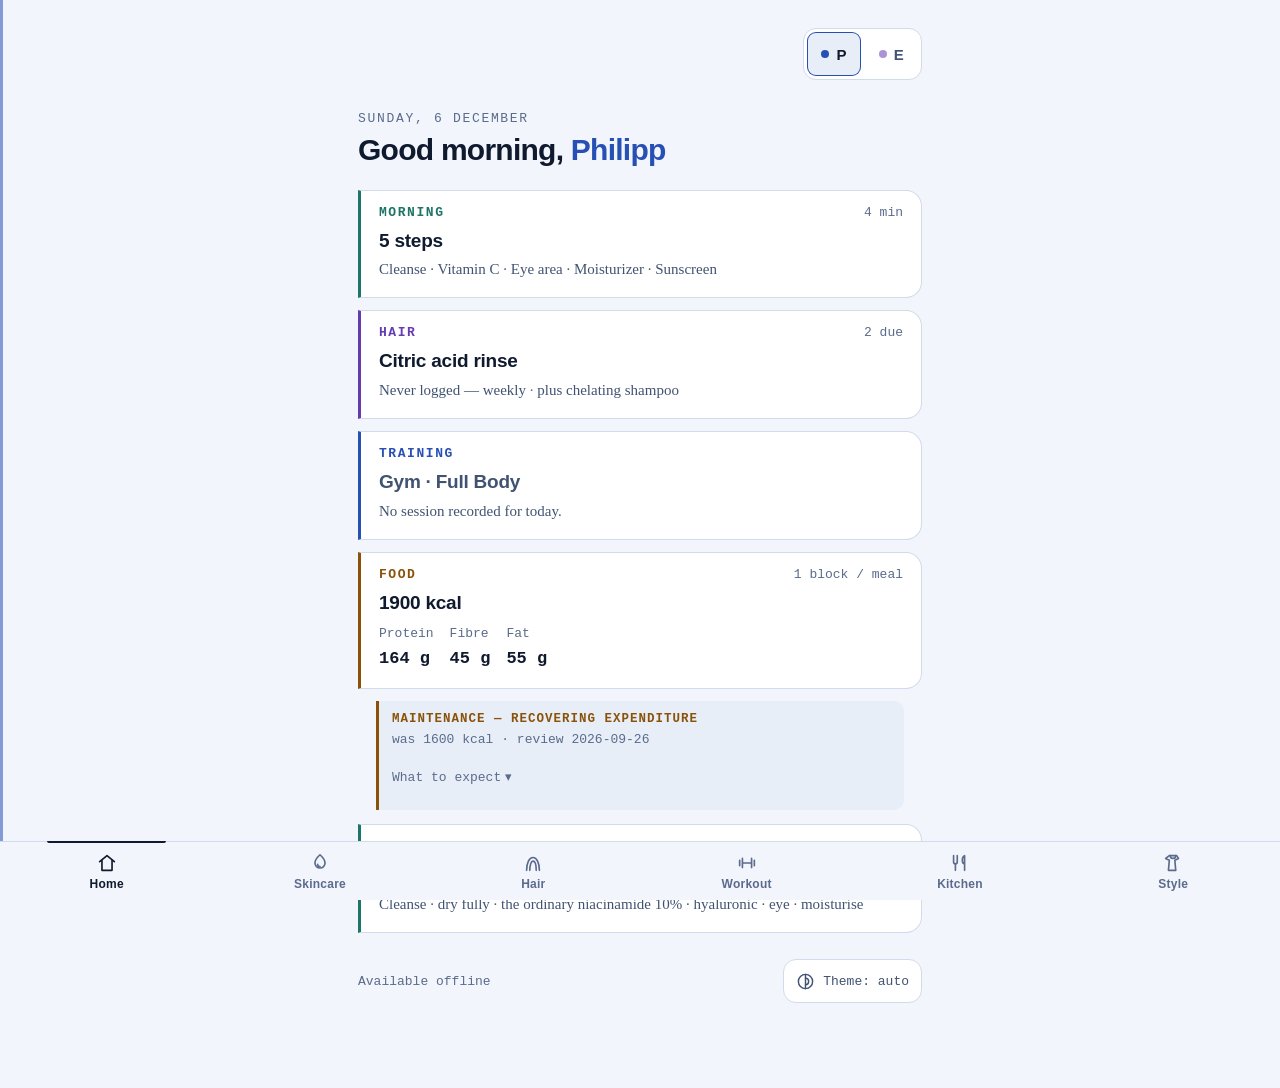
==== commit 21abbeab: "Name Eunice's sheet mask product The sheet mask slot has been generic in every season since the data" ====
--- a/index.html
+++ b/index.html
@@ -140,7 +140,7 @@
 
 <script src="app.js?v=3f8263a7"></script>
 <script>
-const D = {"profiles": {"_source": "Core_Health_Logic.md", "priorityHierarchy": ["protein", "fiber", "fat", "calories"], "priorityNote": "Protein is non-negotiable. All other macros flex around it.", "people": {"philipp": {"displayName": "Philipp", "role": "biohacker", "dailyTargets": {"calories": 1900, "proteinG": 164, "fiberG": 45, "fatG": 55, "netCarbsG": 165}, "fixedBreakfast": {"recipeId": "philipp-overnight-oats", "calories": 319.1, "proteinG": 31.8, "fiberG": 5.4, "fatG": 5.1, "ingredients": [{"item": "Haferflocken", "amount": "45 g"}, {"item": "Skyr", "amount": "120 g"}, {"item": "Whey Protein", "amount": "15 g"}, {"item": "Mandelmilch, ungesüßt", "amount": "80 ml"}, {"item": "Ceylon Zimt", "amount": "1 g"}, {"item": "Salz", "amount": "1 pinch"}], "_note": "Numbers copied from recipes.json (philipp-overnight-oats), not typed independently. Replaced the whey shaker on 2026-08-30; the shaker stays in the library for days when no jar travels, exactly as the Magerquark bowl stayed for days at home. Overnight oats were never ruled out for him — Eunice's objection was about packing a second jar for work, and that got applied to the whole household without ever being re-checked. They also fix the shaker's one real weakness: a shake does not satiate. The morning went from 0 g of fibre to 5.4."}, "afternoonPortions": 2, "snackBudgetAfterMirrorMeals": {"calories": 540.9, "proteinG": 52.2, "note": "1900 - 319 (breakfast) - 1040 (lunch+dinner) = remainder. Derived; the kitchen page recomputes it live. Two portions of die-vorratsdose-skyr-schoko-banane fill it (549 kcal, 58.8 g protein, 17.2 g fibre) and run 8 kcal past it — noise, deliberately not optimised away."}, "aestheticGoal": "lean athletic, K-drama V-taper, not bulky", "_phase": {"name": "Maintenance — recovering expenditure", "startedOn": "2026-08-29", "reviewOn": "2026-09-26", "was": 1600, "why": "Not a deficit. MacroFactor measured expenditure falling from 2462 in March to 1801 now — 767 kcal, of which only ~270 is explained by lost mass and fewer steps. At 1600 the deficit had shrunk to ~200 kcal and was still closing; cutting further would have pushed expenditure down again. Eating at measured expenditure is what lets it climb back, and a deficit from a recovered 2100 loses fat faster than one from 1800.", "expect": "1-1.5 kg on the scale in week one. That is water and glycogen refilling, not fat — 300 kcal a day cannot become a kilo of fat in a week. Do not react to it. Judge this phase on the MacroFactor expenditure line, not on bodyweight.", "alsoRequired": "Steps back to 8000/day. That is ~200 kcal of real expenditure and it is what actually moved the weight in July. The calorie change alone does half the job.", "thenWhat": "Re-import MacroFactor on 2026-09-26 and run check_targets.py. If expenditure has climbed above ~2000, drop to expenditure minus 400 for the next cut. If it has not moved at all, the logging is the suspect, not the metabolism."}}, "eunice": {"displayName": "Eunice", "role": "healthy teacher", "dailyTargets": {"calories": 1580, "proteinG": 125, "fiberG": 35, "fatG": 45, "netCarbsG": 151}, "fixedBreakfast": {"recipeId": "eunice-ehrmann-pudding-breakfast", "calories": 174, "proteinG": 20, "fiberG": 0.6, "fatG": 4.6, "ingredients": [{"item": "Ehrmann High Protein Pudding", "amount": "200 g (1 pot)"}], "_note": "Numbers copied from recipes.json (eunice-ehrmann-pudding-breakfast), not typed independently — the exact duplication Philipp's breakfast has is deliberately not repeated here."}, "afternoonPortions": 1, "breakfastPlusSnackBudget": {"_stale": "Written before fixedBreakfast existed for her. The real pudding is 174 kcal / 20 g P / 0.6 g fibre against the 330/28 assumed below — the gap rolls into 'left for snacks' automatically since the kitchen page computes that live, not from this field. Left as-is rather than reconciled by hand; the 2026-09-26 review is the natural point to redo this split against real data.", "calories": 540, "proteinG": 45, "fiberG": 7, "split": {"breakfast": {"calories": 330, "proteinG": 28}, "snack": {"calories": 210, "proteinG": 17}}, "note": "1580 - 1040 (lunch+dinner) = remainder. Derived; the kitchen page recomputes it live rather than reading this. The split is guidance, not a fixed meal — she has no fixedBreakfast yet. 45 g of protein in 540 kcal is 33% of the envelope, which sounds strict and is not: 250 g of skyr with 30 g of whey is 275 kcal and 51 g."}, "aestheticGoal": "curvier, defined, strong lower body already present", "notes": ["picky eater, strong taste preferences — recipe selection must pass her taste test", "~1 year training experience, naturally strong lower body development"], "_phase": {"name": "Provisional — modelled, not measured", "startedOn": "2026-08-30", "reviewOn": "2026-09-26", "why": "Her four targets come from an activity-factor model and nothing else. The same model said Philipp's maintenance was 2424-2688 kcal; MacroFactor measured 1801. A model that was 600 kcal wrong about one person in this household is not evidence about the other. 1580 is a starting guess with roughly +-300 kcal in it, and it should be treated as one until there is an expenditure line to check it against.", "theOpenQuestion": "Whether 45 g of protein fits outside lunch and dinner in practice. On paper it is 250 g of skyr and a scoop of whey; in a real morning it is a habit she does not have yet.", "expect": "Two weeks of hitting 3 of 4 targets on most days. Not perfection — the question is whether the shape of the day is livable, not whether the arithmetic closes.", "thenWhat": "If the protein lands: keep 125 and start trusting the number. If breakfast keeps coming up short, fall back to protein 120 / fat 47 / net carbs 153 — already worked out, same 1580 kcal, and it costs 0.08 g/kg. Do not fall back by eating less protein while leaving the target at 125; change the target, so the report keeps telling the truth.", "blocking": "She has no MacroFactor data at all — private/macrofactor holds only philipp. Until she logs, this phase can only be reviewed against the scale and how she feels, which is exactly the weak evidence that produced the 600 kcal error. Two weeks of logging before 2026-09-26 would give the first real read."}}}, "mirrorMeals": {"note": "Lunch and dinner are identical in size and macros for both people. Fat is a CEILING, not a range: protein and fibre are hit first and fat lands where it lands underneath it. A floor of 8 g was doing nothing — a leaner dish simply leaves the snack more room — while the 12 g ceiling put salmon, eggs, tempeh and tofu out of reach of a 40 g protein meal. Written as \"0-14\" so every reader that splits the range keeps working; read it as \"up to 14\".", "lunch": {"calories": 520, "proteinG": 40, "fiberG": 14, "fatG": "0-14"}, "dinner": {"calories": 520, "proteinG": 40, "fiberG": 14, "fatG": "0-14"}, "_revised": "2026-08-29 — was 425 kcal / 17 g fibre / 12-15 g fat on 1.5 Asian Base blocks. That target could not be cooked: the cheapest combination of these staples reaching it came to 533 kcal, 108 kcal over, at every meal. Raised to 470 kcal on 1 block with 14 g fibre, which the same search reaches at 432 kcal — leaving real slack for sauce and aromatics instead of sitting on the theoretical floor. Run scripts/check_targets.py after touching any of these numbers.", "_revised2": "2026-08-30 — fat band 8-12 -> ceiling of 14, no floor. The day pays for it out of slack it already had: Philipp keeps 17 g of fat for the snack, Eunice 24 g for breakfast plus snack. check_targets.py's REAL FOOD search goes from 4962 to 5697 plates on one block and returns tofu at every block level, salmon on the saucy tier.", "_revised3": "2026-08-30 — mirror meal 470 -> 520 kcal, and Eunice's protein 105 -> 125 g with fat 52 -> 45 and net carbs 160 -> 151 paying for it. Her breakfast-plus-snack envelope was 640 kcal asking for 25 g of protein: 40% of her day, 16% of it accounted for. Because lunch and dinner are identical for both people, growing the meal shrinks both envelopes at once — hers to 540, his to 450. Protein per meal stays 40: raising it would have relieved his snack and emptied hers, which is backwards. The ceiling on how far this can go is HIS snack, which reaches 32% protein at 520 and 37% at 550. Cooking gets easier, not harder — check_targets.py finds 18260 plates at 520 against 11992 at 470.", "dish": {"calories": 401, "proteinG": 35.7, "fiberG": 12.4, "fatG": "0-12.9", "_baselineBlocks": 1, "_why": "The plate is the dish plus base blocks. lunch/dinner above describe the whole PLATE; this describes the dish on its own, which is what adapt_recipe.py actually fits. It is the plate minus 1 standard block (119.4 kcal, 4.3 g protein, 1.6 g fibre, 1.1 g fat), so dish + 1 block lands exactly on the plate target.", "_perPerson": "The block count is a dial at the plate, not a property of the recipe. Philipp's day is 1900 kcal and Eunice's 1580, so the same dish can carry a different number of blocks for each of them. Kitchen shows both. Taking fewer than the baseline leaves protein and fibre a little short; taking more only adds."}}, "_gaps": ["Five dishes were rebuilt on 2026-08-30 (legume as the fibre carrier, fat cut, meat cut, solve() re-fits). Two of the five were reverted the same day: edamame is Japanese, and putting it in a Vietnamese phở and a Korean stew was a macro fix in costume — it also cost the brisket that IS phở bò chín and the potatoes that thicken a dakbokkeumtang. Root cause was in the data: topUps filed edamame under 'asian', which is a continent rather than a cuisine. Fixed there too.", "Two dishes are marked fibreLight and are meant to be: pho-bo (4.8 g) and korean-spicy-chicken-stew (6.1 g). Both close the day beside any of the four 14 g dishes plus 7-9 g of psyllium, inside the 10 g cap. The phở gained its fibre honestly rather than by redesign — the transcription had 40 g of sprouts and no herbs, which is not how phở is served. The rau sống plate (200 g sprouts, Thai basil, coriander, mint, lime) is canonical and carries 4.5 g a serving. That was a missing half of the dish, not a macro patch.", "Eunice's four targets imply 1598 kcal against a 1580 budget — an 18 kcal rounding gap, left alone. Her numbers have no MacroFactor data behind them, so the model is all there is, and the model was 600 kcal wrong for Philipp. Believe her scale over this arithmetic.", "The Vorratsdose has never been tasted, only calculated. It is built against acidity rather than macros — skyr instead of quark, cocoa in the bowl, banana instead of the tart frozen berries, almond milk to loosen it, salt to blunt the sourness. If skyr is still too sour the next step is Greek yoghurt 0-2%, NOT more sweetener: sweetness masks acid, fat and salt remove it. Mix a small test batch before committing 1.5 kg.", "baked-feta-salmon-light lands at 22.2 g of fat against a 14 g per-meal guideline, and that is arithmetic rather than a recipe fault: salmon carries 0.67 g of fat per gram of protein, so 40 g of protein from salmon alone is 26.8 g of fat before anything else. Prawns carry part of the protein and the feta is down from 200 g to 80, which halves the fat from 43. It closes the day next to a lean dish (lemon-herb-chicken-light) and not twice in one day — which is exactly why the planner checks pairs."], "_dayShape": {"_decided": "2026-08-30", "summary": "Two blocks outside the mirror meals. Morning is per-person and NOT shared; the afternoon pudding IS shared. Sharing only pays off where there is a batch operation — the same reason lunch and dinner are identical. The morning is portioned per person anyway, so unifying it would be cosmetic and would cost Eunice a habit that works.", "morning": {"philipp": "philipp-overnight-oats — mixed the night before, eaten around 10 at school. philipp-whey-shaker stays in the library for days when no jar travels.", "eunice": "eunice-ehrmann-pudding-breakfast — bought, sealed, unchanged. She declined overnight oats because she will not pack a second jar for work; that objection is hers and does not generalise to him."}, "afternoon": {"sweet": "die-vorratsdose-skyr-schoko-nuss — ONE bowl, 9 portions, 3 days. Philipp 2 a day, Eunice 1, ~155 g a portion. Skyr for both; nut butter and cocoa mixed in, banana per portion.", "savoury_meat": "die-herzhafte-dose-linsen-pute-paprika — 4 portions. Turkey poached, not roasted. Sesame oil and lemon go on at the bowl, never into the batch.", "savoury_quark": "kraeuterquark-mit-linsen — 4 portions. Kräuterquark was ruled out because Eunice does not eat Magerquark, but that objection belonged to the SWEET context: the same tang reads wrong in a sweet bowl and right in a herb dip. No lemon, no vinegar.", "_swapping": "All three sit at 275-277 kcal, so any mix closes both days on all four macros without recalculating. Verified across every combination.", "_fatCorrection": "2026-08-30: all three were built fat-phobic by reflex, and the aroma in all of them is fat-soluble — herbs, cocoa, cinnamon. Fat went in as a TRADE, not an addition: the calorie window was already full even though the fat column was not, and fat costs 9 kcal a gram. Sweet bowl: 54 g nut butter in, banana halved, oat bran 171 to 140. Quark bowl: 16 g olive oil in, quark 800 to 660. The turkey bowl needed no fat at 4.7 g and got only technique fixes.", "_portions": "afternoonPortions on each person: Philipp 2, Eunice 1, both from the same bowl. The Kitchen planner reads it and asks for that many picks, so he can put a sweet portion next to a savoury one on the same day — which is the whole reason the savoury tubs exist. Before this the planner had one snack slot for everyone and quietly understated his day by a portion."}, "batchRhythm": "The pudding is mixed twice a week, not once for three days: 3 portions a day makes a 3-day batch ~2.1 kg in one tub. It needs no heat and no cooling, so twice is the same total work with fresher berries. The 3-day rhythm stays for lunch and dinner, where it exists because of the cooking.", "fibreTiming": "Fibre does not have to be eaten in the morning — only the daily total matters for what fibre is for. What is true is the satiety argument: fibre slows gastric emptying, so a morning item without it holds less long. That is why the shaker suits someone who does not want to eat in the morning anyway.", "topUp": {"_why": "A six-day simulation showed both eating short every day: Philipp 95-116 kcal, Eunice 195-216 — 13% of her day. Mechanical, not behavioural: the light dishes come in at 450 and 487 kcal against a 520 spec, twice a day.", "calories": "ehrmann-pudding-nachfueller — a cup from the fridge. Nothing to mix, nothing to remember, already on the shopping list. Brings Eunice to -21 kcal; Philipp only needs one on some days (a whole one puts him +58 to +79 over, which is noise but not nothing).", "fibre": "A capped spoon of Flohsamenschalen, see kitchen.json dayFineTuning. Over the same six days the largest gap was 8 g of powder against a 10 g cap, and on the days with the light dishes none was needed at all.", "_deleted": "There was briefly a third recipe here — a top-up of skyr, berries and oat bran. Deleted. It closed the same hole as a bought cup while being one more thing to mix and remember, and this household does not need a third decision at the end of a stressed day. Fewer moving parts beats a slightly better fit."}}}, "training": {"_source": "workout_hub.html — full re-translation of all cues, 2026-08-29", "_supersedes": "earlier training.json draft — this is the authoritative extraction", "_measured": "Loads come from the MacroFactor workout log export (2026-09-09), which records weight, reps and RIR per set for the sessions of 2026-08-05, 08-07, 08-22 and 08-25. That export supersedes the earlier note claiming these were read off the machines on 2026-08-29: those numbers disagreed with what he actually logged, and two of them were plainly swapped — the plan had row 42.5 / pulldown 21.25 where the log has row ~22 / pulldown ~40, and 21.25 x 2 = 42.5. Rear delt fly was 6.8 in the plan against 16-20 logged. Lateral raise at 5 kg/arm is the one value both sources agreed on.\n\nCaveats kept deliberately: the logged weight is the stack selection, not the force at the handle, so it does not convert to a Rayofi setting. Where a logged set fell short of the prescribed rep range — pulldown at 11 reps for a 12-15 target, rear delt at 11 for a 15 target — the load here is the logged one and will need coming down slightly to hit the range at RIR 2. Chest press, triceps pushdown, hip thrust and leg press have no entry in this export window and keep their earlier numbers, unverified.", "meta": {"title": "Workout Hub · Philipp & Eunice · 2026", "edition": "Lean Athletic Edition", "structure": "Full-Body, Primary/Maintenance tiers, taper-focused", "locations": ["gym", "home", "travel"]}, "profiles": {"philipp": {"badge": "Lean Athletic", "goal": "K-idol taper · fat loss · muscle retention", "meta": {"intensity": "RIR 2"}}, "eunice": {"badge": "Toned & Curvy", "goal": "Hwasa look · glutes · shoulder-to-hip ratio", "meta": {"focus": "Glutes + back", "intensity": "RIR 2-3"}}, "shared": {"badge": "Zusammen", "goal": "same exercises, own load — alternating sets", "meta": {"when": "Friday (Rayofi) · plus bad-weather and travel days", "mode": "alternating sets", "setup": "1 station"}}}, "weeklyRhythm": {"philipp": [{"day": "Mon", "what": "Pad · Zone 1", "type": "move"}, {"day": "Tue", "what": "Gym · Full Body", "type": "training", "note": "Moves to Wed on conference weeks — same session, no other change."}, {"day": "Wed", "what": "Pad · Zone 2", "type": "move"}, {"day": "Thu", "what": "Walk", "type": "move"}, {"day": "Fri", "what": "Rayofi · with Eunice", "type": "training"}, {"day": "Sat", "what": "Walk", "type": "move"}, {"day": "Sun", "what": "Gym · Full Body", "type": "training"}], "eunice": [{"day": "Mon", "what": "Gym solo", "type": "training"}, {"day": "Tue", "what": "Rest", "type": "rest"}, {"day": "Wed", "what": "Walk", "type": "move"}, {"day": "Thu", "what": "Rest", "type": "rest"}, {"day": "Fri", "what": "Rayofi · with Philipp", "type": "training"}, {"day": "Sat", "what": "Rest", "type": "rest"}, {"day": "Sun", "what": "Rest", "type": "rest"}]}, "locationNotes": {"gym": "Holmes Place · cable tower + machines. All primary exercises run on the cable tower — constant tension, exact progression.", "home": "Everything at home runs on the Rayofi Go-Tone Pro: one unit, 3-30 kg, anchors to a doorframe, chair, or your own foot. One unit means pulls go one arm at a time.", "travel": "The Rayofi Go-Tone Pro is the entire travel kit — under a kilo, anchors to any door. Same one-unit rules as at home: the pulls go one arm at a time, and the second handle covers the two-handed moves."}, "equipmentByLocation": {"gym": ["cable tower", "machines", "dumbbells + sandbags", "leg press"], "home": ["Rayofi Go-Tone Pro", "door anchor", "ankle strap", "second cable handle"], "travel": ["Rayofi Go-Tone Pro", "door anchor", "second cable handle"]}, "sessions": {"gym": {"philipp": {"fullBody": {"title": "Full Body", "day": "Tue (Wed on conference weeks) & Sun", "focus": "side delt · lat · chest · back · rear delt · legs + core maintenance", "note": "Same session both gym days. Nine exercises to keep it near an hour — face pull, biceps curl, hamstring curl and the cable crunch are the ones left out; add any of them back if the hour has room.", "exercises": [{"name": "Cable Lateral Raise", "ref": "taper driver #1", "focus": "a", "tier": "primary", "sets": 3, "reps": "12-15", "extras": {"load": "5 kg/arm", "rir": "RIR 2", "rest": "60s"}, "cue": "Fresh first — the most important move for the look. Constant tension at the bottom, where a dumbbell would give you none. Arm slightly bent, lead with the elbow to shoulder height. Goal: a clean 15, then 6 kg."}, {"name": "Wide Lat Pulldown", "ref": "lat width → taper", "focus": "a", "tier": "primary", "sets": 3, "reps": "12-15", "extras": {"load": "35 kg", "rir": "RIR 2", "rest": "90s"}, "cue": "Second most important taper muscle after the side delt. Pull the bar to the upper chest, feel the lats, controlled on the way back. Replaces the pull-up you cut — that would have thickened the upper traps and shortened the neckline."}, {"name": "Cable Chest Press (high-to-low)", "ref": "upper chest", "focus": "a", "tier": "primary", "sets": 3, "reps": "10-12", "extras": {"load": "10 kg/arm", "rir": "RIR 2", "rest": "90s"}, "cue": "Anchor high, stand away from the tower, press forward and downward in front of the chest. The downward angle hits the upper chest automatically — the athletic line under the collarbone."}, {"name": "Cable Row (neutral)", "ref": "upper back", "focus": "a", "tier": "primary", "sets": 3, "reps": "10-12", "extras": {"load": "22.5 kg", "rir": "RIR 2", "rest": "90s"}, "cue": "Sit upright, handle to the belly, elbows close to the body, shoulder blades together. Builds posture without thickening the neck — stay moderate, don't heave."}, {"name": "Rear Delt Fly (Cable)", "ref": "rear delt", "focus": "a", "tier": "primary", "sets": 2, "reps": "15", "extras": {"load": "16 kg", "rir": "RIR 1", "rest": "60s"}, "cue": "Gives the shoulder depth and the 3D look without mass. Arms almost straight, lead with the little fingers, squeeze the rear delts together."}, {"name": "Triceps Pushdown (Rope)", "ref": "arm definition", "focus": "a", "tier": "maint", "sets": 2, "reps": "12-15", "extras": {"load": "17.5 kg", "rir": "RIR 1-2", "rest": "60s"}, "cue": "Elbows fixed at your sides, pull the rope apart at the bottom, brief hold. A defined arm, not mass."}, {"name": "Hip Thrust (Dumbbell or Sandbag)", "ref": "posterior chain", "focus": "g", "tier": "maint", "sets": 2, "reps": "15", "extras": {"rir": "RIR 3", "rest": "60s"}, "cue": "Maintenance — hold, don't build. Shoulders against a bench, the weight across the hips, full hip extension, 1s hold at the top."}, {"name": "Leg Press (light)", "ref": "leg proportion", "focus": "g", "tier": "maint", "sets": 2, "reps": "20", "extras": {"load": "~70 kg", "rir": "RIR 3", "rest": "60s"}, "cue": "Maintenance — hold, don't build. High reps, light weight, never progress. Keeps the legs lean and defined without making them thicker."}, {"name": "Hollow Hold", "ref": "waist detail", "focus": "c", "tier": "maint", "sets": 3, "reps": "30s", "extras": {"rest": "45s"}, "cue": "Lower back flat on the floor, arms long. Builds the deep abdominal tension that visually tightens the waist."}], "durationMin": 58}}, "eunice": {"solo": {"title": "eGym", "day": "Monday · solo", "focus": "full body — eGym sets the resistance", "note": "Always eGym on Mondays. The machines pick and adjust resistance themselves, so there's nothing to plan a load, set count or RIR for here.", "exercises": [{"name": "eGym", "focus": "g", "tier": "primary", "sets": 1, "reps": "full body", "cue": "Whatever the eGym circuit is that day — machine-guided, full body."}], "durationMin": 30}}}, "home": {"philipp": {"rain": {"title": "Full Body — Rayofi", "day": "Home · rain stand-in for Tue/Wed or Sun", "focus": "side delt · lat · upper back · chest · glutes", "note": "Home stand-in for your Tue/Sun gym day. Six exercises — first three are the session if you're short on time, the rest is bonus.", "exercises": [{"name": "Rayofi Lateral Raise (one arm)", "ref": "gym: Cable Lateral Raise", "focus": "a", "tier": "primary", "sets": 3, "reps": "12-15/side", "extras": {"rir": "RIR 2", "rest": "60s", "load": "5 kg · start"}, "cue": "Fresh first — the taper driver. Lead with the elbow to shoulder height, constant tension. Left then right back to back — the other side is the rest. Pause only after both, not between sides."}, {"name": "Rayofi Lat Pulldown (kneeling, one arm)", "ref": "gym: Wide Lat Pulldown", "focus": "a", "tier": "primary", "sets": 3, "reps": "12-15/side", "extras": {"rir": "RIR 2", "rest": "90s", "load": "20 kg · start"}, "cue": "Anchor high, kneel, pull the elbow down and out, squeeze the lat. Only one Rayofi, so this is one arm at a time — both sides make one set. Left then right back to back — the other side is the rest. Pause only after both, not between sides."}, {"name": "Rayofi Row (one arm)", "ref": "gym: Cable Row", "focus": "a", "tier": "primary", "sets": 3, "reps": "10-12/side", "extras": {"rir": "RIR 2", "rest": "90s", "load": "12 kg · start"}, "cue": "Upright, pull the elbow to the ribs, shoulder blades together, no swing. Only one Rayofi, so this is one arm at a time — both sides make one set. Left then right back to back — the other side is the rest. Pause only after both, not between sides."}, {"name": "Rayofi Rear Delt Pull-Apart", "ref": "gym: Rear Delt Fly", "focus": "a", "tier": "primary", "sets": 2, "reps": "15", "extras": {"rir": "RIR 1", "load": "12 kg · start"}, "cue": "Both handles on the one cable — arms almost straight, apart to the chest, lead with the little fingers. Runs inside the row's rest — no anchor needed, so nothing to rebuild."}, {"name": "Rayofi Chest Press", "ref": "gym: Cable Chest Press", "focus": "a", "tier": "primary", "sets": 3, "reps": "10-12", "extras": {"rir": "RIR 2", "rest": "90s", "load": "12 kg · start"}, "cue": "Anchor low behind you, stand away from the anchor, press forward and slightly down in front of the chest."}, {"name": "Rayofi Hip Thrust", "ref": "gym: Hip Thrust", "focus": "g", "tier": "maint", "sets": 2, "reps": "15", "extras": {"rir": "RIR 3", "rest": "60s", "load": "20 kg · start"}, "cue": "Maintenance — hold, don't build. Demo video shows a standing variant — this one is done lying back. Rayofi under one foot, flat on the floor. Hold the handle in both hands, pressed into your hip crease. Shoulders on a low bench or the floor, knees bent, other foot flat. Drive the hips to a straight line from knee to shoulder, squeeze 1s at the top, lower under control."}], "durationMin": 38}, "optional": {"title": "Optional Extras", "day": "Any free solo morning — not scheduled", "focus": "taper accessories · shoulder health · low fatigue cost", "note": "Optional — for a free morning outside Tue/Wed, Fri and Sun. Light and short so it never eats into recovery. Skip freely; nothing depends on it.", "exercises": [{"name": "Rayofi Lateral Raise (one arm)", "ref": "extra taper volume", "focus": "a", "tier": "maint", "sets": 2, "reps": "15/side", "extras": {"rir": "RIR 3", "rest": "60s", "load": "5 kg · start"}, "cue": "Optional top-up on the #1 taper driver — only if the morning is actually free, not a make-up session. One handle, switch sides between sets. Left then right back to back — the other side is the rest. Pause only after both, not between sides."}, {"name": "Rayofi Biceps Curl (one arm)", "ref": "arm detail", "focus": "a", "tier": "maint", "sets": 2, "reps": "15/side", "extras": {"rir": "RIR 3", "rest": "45s", "load": "7 kg · start"}, "cue": "Trimmed from Full Body for time. One handle, elbow fixed, slow on the way down. Left then right back to back — the other side is the rest. Pause only after both, not between sides."}, {"name": "Rayofi Ankle-Strap Hamstring Curl", "ref": "hamstrings", "focus": "g", "tier": "maint", "sets": 2, "reps": "15", "extras": {"rir": "RIR 3", "rest": "60s", "load": "10 kg · start"}, "cue": "Trimmed from Full Body for time. Ankle strap on, cable anchored low behind you, curl the heel towards the glute."}, {"name": "Rayofi Face Pull", "ref": "shoulder health", "focus": "a", "tier": "maint", "sets": 2, "reps": "15", "extras": {"rir": "RIR 3", "rest": "45s", "load": "10 kg · start"}, "cue": "Trimmed from Full Body for time. Both handles on the one cable — elbows high and wide, hands past the ears, the counterpart to all the pressing."}, {"name": "Rayofi Kneeling Crunch", "ref": "waist", "focus": "c", "tier": "maint", "sets": 2, "reps": "12-15", "extras": {"rir": "RIR 3", "rest": "45s", "load": "20 kg · start"}, "cue": "Trimmed from Full Body for time. Anchor high, kneeling, fold the ribs towards the hips."}], "durationMin": 20}}, "eunice": {"rain": {"title": "Full Body — Rayofi", "day": "Home · rain stand-in for Monday", "focus": "glutes first, then back and shoulder", "note": "Home stand-in for your Monday eGym day. Seven exercises, glutes first. Short on time? Hip thrust and pulldown are the session.", "exercises": [{"name": "Rayofi Hip Thrust", "focus": "g", "tier": "primary", "sets": 3, "reps": "15", "extras": {"rir": "RIR 2-3", "rest": "75s", "load": "15 kg · start"}, "cue": "First — glutes are the priority. Demo video shows a standing variant — this one is done lying back. Rayofi under one foot, flat on the floor. Hold the handle in both hands, pressed into your hip crease. Shoulders on a low bench or the floor, knees bent, other foot flat. Drive the hips to a straight line from knee to shoulder, squeeze 2s at the top, lower under control."}, {"name": "Rayofi Squat (wide)", "focus": "g", "tier": "primary", "sets": 3, "reps": "12-15", "extras": {"rir": "RIR 2-3", "rest": "75s", "load": "12 kg · start"}, "cue": "Feet wider than shoulders, knees tracking out, 3s down. Inner thigh plus glutes."}, {"name": "Rayofi Ankle-Strap Hamstring Curl", "focus": "g", "tier": "primary", "sets": 2, "reps": "12-15/side", "extras": {"rir": "RIR 2-3", "rest": "60s", "load": "5 kg · start"}, "cue": "Ankle strap on, cable anchored low behind you, curl the heel towards the glute, controlled back. Left then right back to back — the other side is the rest. Pause only after both, not between sides."}, {"name": "Rayofi Lateral Raise (one arm)", "focus": "a", "tier": "primary", "sets": 3, "reps": "12-15/side", "extras": {"rir": "RIR 2-3", "rest": "60s", "load": "2.5 kg · start"}, "cue": "The shoulder that makes the waist look narrower. Lead with the elbow. Left then right back to back — the other side is the rest. Pause only after both, not between sides."}, {"name": "Rayofi Row (one arm)", "focus": "a", "tier": "primary", "sets": 2, "reps": "10-12/side", "extras": {"rir": "RIR 2-3", "rest": "75s", "load": "8 kg · start"}, "cue": "Upright, elbow to the ribs, shoulder blades together. Only one Rayofi, so this is one arm at a time — both sides make one set. Left then right back to back — the other side is the rest. Pause only after both, not between sides."}, {"name": "Push-Up (knee or standard)", "focus": "a", "tier": "maint", "sets": 2, "reps": "10-15", "extras": {"rir": "RIR 2-3"}, "cue": "No equipment. Knee version to regress, 3s down. Chest and triceps in one. Runs inside the row's rest — no equipment, so no rebuild."}, {"name": "Rayofi Lat Pulldown (kneeling, one arm)", "focus": "a", "tier": "primary", "sets": 3, "reps": "12-15/side", "extras": {"rir": "RIR 2-3", "rest": "90s", "load": "10 kg · start"}, "cue": "Anchor high, pull the elbow down and out, shoulder blade down. Only one Rayofi, so this is one arm at a time — both sides make one set. Left then right back to back — the other side is the rest. Pause only after both, not between sides."}], "durationMin": 40}, "optional": {"title": "Optional Extras", "day": "Any free solo morning — not scheduled", "focus": "glute accessories · shoulder health · low fatigue cost", "note": "Optional — for a free morning outside Monday and Friday. Light and short so it never eats into recovery. Skip freely; nothing depends on it.", "exercises": [{"name": "Rayofi Hip Thrust", "ref": "extra glute volume", "focus": "g", "tier": "maint", "sets": 2, "reps": "15", "extras": {"rir": "RIR 2-3", "rest": "60s", "load": "15 kg · start"}, "cue": "Optional top-up on your #1 exercise — only if the morning is actually free, not a make-up session. Demo video shows a standing variant — this one is done lying back. Rayofi under one foot, flat on the floor. Hold the handle in both hands, pressed into your hip crease. Shoulders on a low bench or the floor, knees bent, other foot flat. Drive the hips to a straight line from knee to shoulder, squeeze 2s at the top, lower under control."}, {"name": "Rayofi Ankle-Strap Glute Kickback", "ref": "glute isolation", "focus": "g", "tier": "maint", "sets": 2, "reps": "15/side", "extras": {"rir": "RIR 2-3", "rest": "45s", "load": "5 kg · start"}, "cue": "Ankle strap on, cable anchored low, kick straight back and squeeze — not swung. Left then right back to back — the other side is the rest. Pause only after both, not between sides."}, {"name": "Rayofi Biceps Curl (one arm)", "ref": "arm detail", "focus": "a", "tier": "maint", "sets": 2, "reps": "15/side", "extras": {"rir": "RIR 2-3", "rest": "45s", "load": "3 kg · start"}, "cue": "One handle, elbow fixed, slow on the way down. Left then right back to back — the other side is the rest. Pause only after both, not between sides."}, {"name": "Rayofi Face Pull", "ref": "shoulder health", "focus": "a", "tier": "maint", "sets": 2, "reps": "15", "extras": {"rir": "RIR 3", "rest": "45s", "load": "5 kg · start"}, "cue": "Both handles on the one cable — elbows high and wide, hands past the ears, the counterpart to all the pressing."}, {"name": "Hollow Hold / Dead Bug", "ref": "core", "focus": "c", "tier": "maint", "sets": 2, "reps": "30s", "extras": {"rest": "45s"}, "cue": "No equipment needed — lower back flat, your usual variant."}], "durationMin": 18}}, "shared": {"fri": {"title": "Shared Session", "day": "Friday · together", "focus": "same exercises · own resistance · swap during rest", "note": "Five exercises, one Rayofi — you take turns, so one person's set is the other's rest. Hip thrust is hers alone; rear delt pull-apart needs no anchor, so it runs alongside.", "exercises": [{"name": "Rayofi Lateral Raise (one arm)", "focus": "a", "tier": "primary", "sets": 3, "reps": "12-15/side", "extras": {"rir": "RIR 2", "rest": "60s"}, "philippLoad": "5 kg · start", "euniceLoad": "2.5 kg · start", "cue": "Already one-arm even at the gym cable tower. Lead with the elbow to shoulder height, constant tension. Left then right back to back — the other side is the rest. Pause only after both, not between sides.", "shared": true}, {"name": "Rayofi Hip Thrust", "focus": "g", "tier": "primary", "sets": 3, "reps": "15", "extras": {"rir": "RIR 2-3"}, "philippLoad": "— he skips this one", "euniceLoad": "15 kg · start · primary", "cue": "Hers alone. Glutes are her priority and his plan holds the legs rather than building them, so while she works her three sets he does the rear delt pull-apart beside her — no anchor needed, nobody waits. He still gets hip extension on Tue and Sun at the gym. Demo video shows a standing variant — this one is done lying back. Rayofi under one foot, flat on the floor. Hold the handle in both hands, pressed into your hip crease. Shoulders on a low bench or the floor, knees bent, other foot flat. Drive the hips to a straight line from knee to shoulder, squeeze 2s at the top, lower under control.", "shared": true}, {"name": "Rayofi Rear Delt Pull-Apart", "focus": "a", "tier": "primary", "sets": 3, "reps": "15", "extras": {"rir": "RIR 1-2"}, "philippLoad": "12 kg · start", "euniceLoad": "5 kg · start", "cue": "Both handles on the one cable — apart to the chest, lead with the little fingers. This one needs no anchor, so it is what each of you does while the other is on the Rayofi: he during her hip thrusts, she during his pulls. It never costs the session a slot of its own.", "shared": true}, {"name": "Rayofi Row (one arm)", "focus": "a", "tier": "primary", "sets": 3, "reps": "10-12/side", "extras": {"rest": "75s"}, "philippLoad": "12 kg · start", "euniceLoad": "8 kg · start", "cue": "One handle — sit facing the anchor, pull one elbow to the ribs, no swing. Left then right back to back — the other side is the rest. Pause only after both, not between sides.", "shared": true}, {"name": "Rayofi Lat Pulldown (kneeling, one arm)", "focus": "a", "tier": "primary", "sets": 3, "reps": "12-15/side", "extras": {"rest": "90s"}, "philippLoad": "20 kg · start", "euniceLoad": "10 kg · start", "cue": "One handle, one Rayofi — anchor high via the door anchor, kneel, pull one elbow down and out, squeeze the lat. Left then right back to back — the other side is the rest. Pause only after both, not between sides.", "shared": true}], "durationMin": 35}}}, "travel": {"shared": {"fullBody": {"title": "Full Body", "day": "Travel · together", "focus": "same exercises · own resistance · swap during rest", "note": "Six exercises, one Rayofi, both of you — same exercises, each dialling their own resistance, swapping through rest.", "exercises": [{"name": "Rayofi Lateral Raise (one arm)", "focus": "a", "tier": "primary", "sets": 3, "reps": "12-15/side", "extras": {"rir": "RIR 2", "rest": "60s"}, "philippLoad": "5 kg · start", "euniceLoad": "2.5 kg · start", "cue": "Lead with the elbow to shoulder height, constant tension. Left then right back to back — the other side is the rest. Pause only after both, not between sides.", "shared": true}, {"name": "Rayofi Chest Press", "focus": "a", "tier": "primary", "sets": 3, "reps": "10-12", "extras": {"rest": "90s"}, "philippLoad": "12 kg · start", "euniceLoad": "6 kg · start", "cue": "Anchor low behind you, stand away from the door, press forward and up.", "shared": true}, {"name": "Rayofi Hip Thrust", "focus": "g", "tier": "primary", "sets": 3, "reps": "15", "extras": {"rir": "RIR 2-3", "rest": "60s"}, "philippLoad": "20 kg · start", "euniceLoad": "15 kg · start", "cue": "Her primary, his maintenance — same station, different intent. Demo video shows a standing variant — this one is done lying back. Rayofi under one foot, flat on the floor. Hold the handle in both hands, pressed into your hip crease. Shoulders on a low bench or the floor, knees bent, other foot flat. Drive the hips to a straight line from knee to shoulder, squeeze 2s at the top, lower under control.", "shared": true}, {"name": "Rayofi Row (one arm)", "focus": "a", "tier": "primary", "sets": 3, "reps": "10-12/side", "extras": {"rest": "75s"}, "philippLoad": "12 kg · start", "euniceLoad": "8 kg · start", "cue": "Upright, elbow to the ribs, shoulder blades together, no swing. Only one Rayofi, so this is one arm at a time — both sides make one set. Left then right back to back — the other side is the rest. Pause only after both, not between sides.", "shared": true}, {"name": "Rayofi Rear Delt Pull-Apart", "focus": "a", "tier": "primary", "sets": 2, "reps": "15", "extras": {"rir": "RIR 1-2", "rest": "45s"}, "philippLoad": "12 kg · start", "euniceLoad": "5 kg · start", "cue": "Both handles on the one cable — apart to the chest, lead with the little fingers.", "shared": true}, {"name": "Rayofi Lat Pulldown (kneeling, one arm)", "focus": "a", "tier": "primary", "sets": 3, "reps": "12-15/side", "extras": {"rest": "90s"}, "philippLoad": "20 kg · start", "euniceLoad": "10 kg · start", "cue": "Anchor high on the door, kneel, elbow down and out, squeeze the lat. Only one Rayofi, so this is one arm at a time — both sides make one set. Left then right back to back — the other side is the rest. Pause only after both, not between sides.", "shared": true}], "durationMin": 42}}}}, "cardioProtocol": {"context": "Why this exists at all: July on the road ran 8,000+ steps a day and dropped the most weight of any month. Zone 2 is the deliberate version of that — the part that does not depend on the day going well.", "zone2": {"heartRateRange": "106-124 bpm (age 43)", "padSettings": "5-5.5 km/h at 6% incline", "note": "at 4 km/h lands around ~100 bpm — Zone 1, too low", "appleWatchSetup": "Workout → Indoor Walk → ... → Heart Rate → Range 106-124 bpm, vibrates on drift", "duration": "20-30 min", "schedule": "Wed", "eveningRule": "after 20:00 Zone 1 only (under 100 bpm) — Zone 2 late disrupts sleep", "adhdBonus": "even 100 bpm rhythmic walking regulates dopamine/noradrenaline — never wasted"}, "stepTarget": {"current": "7000-11000/day through early September, ~4000 while ill", "goal": 7000, "parkingHack": "park on the residential street before the destination rather than the lot — about a 5 min walk each way, same spot every time, no detour. ~1800 steps round trip, ~9000/week", "badWeather": "park in the lot — no penalty rule", "evening": "pad during show/podcast, Zone 1, effortless NEAT", "why": "+3000 steps/day ≈ 200-250 kcal without compensation — bigger lever than the weight gap alone"}}, "progression": {"philipp": {"method": "double progression", "primaryRule": "start low in rep range (e.g. 12), climb over weeks to 15 across all sets, then raise load and drop back to 12. Side delt target: clean 15 → 6kg. Pulldown/row/chest: +2.5kg when all sets hit top of range. RIR 2 non-negotiable.", "maintenanceRule": "2 sets, same weight as last time, RIR 3, never progress — one number, no decision", "missedSessionRule": "never two in a row. One missed session is life, two is a pattern. Friday's shared Rayofi session is the safety net — minimum 1x/week structurally guaranteed.", "deload": "every 6-8 weeks, 1 light week at ~60%. Err earlier if sleep or appetite go off — cortisol is the enemy of muscle retention."}, "eunice": {"method": "double progression, tuned for growth", "primaryRule": "form before load; on glutes she can push closer to failure (RIR 1-2)", "mindMuscle": "squeeze and hold at the top of every rep — feeling the muscle matters more than the number", "formFirst": "a clean rep beats a heavy one you don't feel in the target muscle", "deload": "every 8 weeks, 1 light week — needed less often than Philipp since she's building, not cutting"}}, "_gaps": ["Sessions still duplicate exercise objects instead of referencing exercises.json by id", "Every Rayofi load is unset — both people, every shared and optional session. Nothing to progress from until the device has actually been used once.", "Hip Thrust (Dumbbell or Sandbag) has no demo video; it replaced the glute drive machine on 2026-08-29. None of the Rayofi or eGym entries have one either, and no video exists to link for them yet.", "No warm-up anywhere in this file — zero sessions describe one. The gym Full Body opens on a lateral raise and reaches a 42.5 kg row by the fourth exercise, which wants a ramp set. Adding one is a training decision, not a data fix.", "Eunice's Monday is recorded as 'eGym' with no station list, because the machines pick and progress the resistance themselves. Nothing about that session is trackable here, by design.", "build_workout_page.py inlines this file without stripping _-prefixed keys, so these notes ship inside the public page even though nothing renders them — the same leak CLAUDE.md documents for four of the five builders."], "_why": {"fullBodyNotSplit": "At 2-3 sessions a week a push/pull split hits each muscle roughly once, which is the worst of both worlds. That is the whole reason the split was dropped in September 2026 — not that the old sessions were badly written.", "jointGymSessions": "Training together at one station was never the problem; he said it worked. What failed was the old Friday plan, which gave them five shared exercises and then split into different tails, so they started together and had to separate halfway. A joint session works if the list is genuinely identical.", "homeIsPerPerson": "Home is not a shared session. Each of them does their own session there when the weather stops the gym trip; Friday's Rayofi session is the only genuinely shared one at home. If both are rained out the same day they take turns on the one unit.", "travelIsShared": "Travel is the opposite — always one shared session, both of them, same exercises, swapping during rest, because there is only one Rayofi to pack.", "oneRayofi": "They own exactly one Rayofi Go-Tone Pro. Anything that would be a wide-bar two-hand pull at the gym goes one arm at a time, with per-side rep counts; the rear delt pull-apart is the exception, which is what the second cable handle is for. When both train at once they take turns and the rest period is the swap. Every load is marked '· start' because none of them has been measured on the device — see rayofiStartingLoads for where each number came from. The 30 kg ceiling only realistically bites on his one-arm lat pulldown.", "eunicesMonday": "eGym, always, and recorded as a single line rather than a station list: the machines pick and progress their own resistance, so there is nothing here to plan a load or a set count for. Reconstructing it as individual exercises would be invention.", "conferenceWeeks": "His Tuesday gym day moves to Wednesday on conference weeks. Nothing else shifts.", "rayofiStartingLoads": "Now written into the sessions rather than kept here, because a number he cannot see while standing at the device is no use. Philipp's are derived from his MacroFactor workout log (Aug 2026 cable sets): lateral raise 5 kg transfers directly since it was already logged single-arm; row and pulldown are roughly 55% of his two-handed loads; face pull 10 kg and crunch 20 kg transfer near enough; biceps curl 7 kg is half of the 15 kg he did two-armed on a straight bar. Eunice has no workout export, so hers are conservative guesses to climb from, not derived. Everything is marked '· start' and should be replaced with real numbers after the first session. The stack figures they came from are not force at the handle, which is what the Rayofi reads.", "sessionLength": "First real Rayofi session ran 70 minutes and four exercises still went undone, against a 45-60 minute target. Cause was the single-arm work: three exercises at three sets a side is 18 of the 32 bouts, and the implied pattern was left, rest, right, rest. Two fixes, no volume cut. Sides now run back to back with one rest after the pair, which removes about twelve minutes and actually gives each arm more recovery, not less. And the order is grouped by anchor height rather than by muscle priority, because on a single unit each re-anchor costs what walking to the next station costs at a gym — roughly three anchor changes now instead of seven. Realistic result is 50-55 minutes, not the 44 first estimated: that figure undercounted the rests on the single-arm sets. A second Rayofi would allow genuinely two-handed pulls, but on one motor both hands share the same 30 kg, so going two-handed would halve the load per arm exactly where he is closest to the ceiling.", "timePoorDesign": "Cut on 2026-09-09 after the first real Rayofi session ran 70 minutes against a 45-60 target and four exercises went undone anyway — he had already voted with his feet on which ones were expendable. The rule applied: at two or three sessions a week the maintenance tier is what gets bought back as time. Triceps and the light squat go because the chest press and the gym leg press already cover them; core holds go because they are the one thing that genuinely can be done outside a session. What survives is the four taper drivers, one press, one posterior movement. Anything that needs no anchor now runs inside another exercise's rest rather than owning a slot. Each session also names its own minimum — the first two or three exercises — so a collapsed week still produces the part that matters instead of nothing.", "fridayPairing": "The shared session is not a compromise: four of the five exercises are primary for both of them, because a wider shoulder and a broader back serve his taper and her shoulder-to-hip ratio equally. The hip thrust was the one asymmetry, originally solved by dose — her three heavy sets against his two light maintenance ones. Changed 2026-09-09 to drop his entirely: he gets hip extension at the gym twice a week anyway, glute mass works against the taper, and the minutes were being spent waiting. He now does the rear delt pull-apart during her hip thrusts and she does hers during his pulls — it needs no anchor, so it never occupies the device or a slot of its own.", "hipThrustNoVideo": "No Rayofi or ChiliTri short demonstrates a hip thrust, and there is no Rayofi accessory confirmed to fit around a hip. Wrong guesses on the way here, all caught by him: (1) a generic band hip thrust anchor description that didn't match this device's geometry; (2) 'the cable strap across your hips' — a dedicated hip belt he does not own; (3) the ankle strap 'looped across the hip crease' — sized for an ankle, not a waist; (4) a reposted clip found 2026-09-10 (same home gym, same grip) briefly added as an exact-match demo, but is actually a standing hip-hinge/pull-through, not this supine movement — its own caption says 'Standing Hip Thrust Variant.' He caught the mismatch on review. Resolution: kept the video attached as a loose reference rather than removed outright — he trains at home without a proper gym too, so an imperfect home-gym demo has value — but the cue now says up front that the video is a standing variant and this exercise is done lying back, so the two don't get conflated. The technique itself needs no assumption about strap sizing: hold the bare handle in both hands, press it into the hip crease. Foot-anchoring itself is a confirmed Rayofi anchor mode and is the same technique the retired Bodylastics hip thrust used. Equipment for this exercise is door anchor + bare handle only, per equipmentByLocation.home. Recorded on exercises.json's rayofi-hip-thrust entry.", "homeSessionNotes": "Full session-design rationale for the six long home/travel notes trimmed on 2026-09-10 (he called out the length against the gym notes' 1-2 sentences). Kept here, not shown in-app.\n\n[home.philipp.rain]\nYour gym days are Tue (Wed on conference weeks) and Sun; this is the home version for the days the weather stops the trip. Six exercises, not nine: the triceps pushdown, the light squat and the hollow hold came out because the press already loads the triceps, the gym leg press and the walking already cover the legs, and a core hold does not need a slot in a session you are short of time for. What is left is the four taper drivers, the chest press and one posterior movement. Order is grouped by anchor height, and the rear delt pull-apart needs no anchor at all, so it runs inside the row's rest. If even this is too much, the first three are the session — everything after them is a bonus. Loads are starting positions from your own logged cable sets.\n\n[home.philipp.optional]\nNot scheduled and not required — for the mornings you have free alone, outside Tue/Wed, Fri and Sun. Deliberately light (RIR 3, short) so it never eats into recovery for those three: mostly what Full Body leaves out for time, plus a little more of your #1 taper driver. Skip it whenever the morning doesn't happen; nothing downstream depends on it. Loads unset — the Rayofi is untested for these. Loads are starting positions, not measured on the device: his come from his own logged cable sets in August, hers are deliberately low because there is no workout export for her at all. Dial to whatever makes the prescribed reps land at the target RIR, then write the real number in.\n\n[home.eunice.rain]\nYour gym day is Monday on the eGym, which sets its own resistance and cannot be copied at home — this is the manual version for the days the weather stops the trip. Seven exercises, not nine: the rear delt fly and the dead bug came out, because the row and the pulldown already work the back of the shoulder and a core hold is the easiest thing to do outside a session. Glutes stay first because that is the priority, then it is grouped by anchor height to save re-anchoring the one unit. The push-up needs no equipment, so it runs inside the row's rest. If time collapses, the hip thrust and the pulldown are the session. Loads are deliberately low starting points — there is no workout export for you — so climb from them.\n\n[home.eunice.optional]\nNot scheduled and not required — for the mornings you have free alone, outside Monday and Friday. Deliberately light (RIR 2-3, short) so it never eats into recovery for those two: a little more glute volume, plus the accessories Friday runs light on. Skip it whenever the morning doesn't happen; nothing downstream depends on it. Loads unset — the Rayofi is untested for these. Loads are starting positions, not measured on the device: his come from his own logged cable sets in August, hers are deliberately low because there is no workout export for her at all. Dial to whatever makes the prescribed reps land at the target RIR, then write the real number in.\n\n[home.shared.fri]\nFive exercises, and nobody stands still. One Rayofi, one exercise at a time: his set, her set, his set is her rest. Two things break that pattern on purpose — the hip thrust is hers alone (her priority, and his plan holds the legs rather than builds them), and the rear delt pull-apart needs no anchor, so each of you does it while the other is on the device. Everything that is a wide-bar two-hand pull at the gym is one arm at a time here, sides back to back, rep counts per side. Loads are starting positions, not measured on the device — his from his own logged cable sets, hers deliberately low because there is no export for her.\n\n[travel.shared.fullBody]\nSix exercises, both of you, one unit — the light squat and the core finisher came out, since a hotel week is the wrong place to spend minutes on maintenance work. The Rayofi is the whole kit: under a kilo, anchors to any door. Same exercises for both, each dialling their own resistance; one works while the other rests, so the rest period is the swap. Pulls go one arm at a time, sides back to back.", "homeLocationNoteFull": "Full version of locationNotes.home before the 2026-09-10 trim (509 chars vs. gym's 122): Everything at home runs on the Rayofi Go-Tone Pro: motor-controlled resistance from 3 to 30 kg, dialled in rather than stacked, anchored to a doorframe, a chair, or your own foot. One quick-attach handle ships with it; the second is for the two-handed moves. There is only one unit, so anything that would be a wide-bar two-hand pull at the gym goes one arm at a time here, and the rep counts say so. Rayofi's manual gives no anchor height per exercise — their videos do, worth watching once per new movement."}}, "routines": {"_source": ["skin_protocol.html conversations", "hair_protocol.html conversation"], "skincare": {"philipp": {"_source": "skin_protocol.html · Issue 2026-07", "_model": "weekly-phased — one AM routine; PM is a fixed 6-step base where only step 03 rotates by weekday, and the weekday schedule itself changes across three phases", "skinType": "combination — oily T-zone, normal-to-dry cheeks", "fitzpatrick": "III–IV", "focus": "prevention over correction", "concerns": ["under-eye dark circles (mostly pigment)", "texture and pores", "general photoaging prevention"], "applicationRule": "Thin before thick, wet before oil. Wait 30–60 seconds between steps for absorption. Apply to damp skin — except actives (adapalene, acids), which go on dry skin to reduce irritation.", "am": {"durationMin": 4, "_note": "Identical Mon → Sun. No thinking needed.", "steps": [{"step": "Cleanse", "product": "CeraVe Hydrating Cream-to-Foam", "how": "Lukewarm water, 20 seconds of gentle massage, rinse fully."}, {"step": "Vitamin C", "product": "Rohto Melano CC Premium Essence", "how": "3–4 drops · targeted on cheekbones and existing spots."}, {"step": "Eye area", "product": "CeraVe Eye Repair Cream", "how": "Ring finger · small dab per eye · tap along the orbital bone · never rub."}, {"step": "Moisturizer", "product": "Beauty of Joseon Dynasty Cream", "how": "Pea-sized amount, thin layer. Optional: skip on days the T-zone feels oily and go straight to sunscreen."}, {"step": "Sunscreen", "product": "Biore UV Aqua Rich (or BoJ Relief Sun)", "how": "Two full finger-lengths · face + neck + ears. Every day, indoor or outdoor."}]}, "pm": {"durationMin": 6, "_note": "Same steps every night. Only step 03 changes — the weekday tells you which bottle.", "steps": [{"step": "Cleanse", "product": "CeraVe Hydrating Cream-to-Foam", "how": "Heavy sunscreen day? Double cleanse — first pass with cleansing oil or micellar, then CeraVe."}, {"step": "Dry fully", "product": null, "how": "Wait 60–90 seconds until the skin is completely dry. Applying actives to damp skin sharply increases irritation.", "isWait": true}, {"step": "Active of the night", "product": null, "activeSlot": true}, {"step": "Hyaluronic acid", "product": "The Ordinary Hyaluronic Acid 2% + B5", "how": "On slightly damp skin, then press in gently. Buffers active nights, restores hydration on rest nights."}, {"step": "Eye area", "product": "Rohto Melano CC Moisture Cream", "how": "Rice-grain per eye · 3 dots along the orbital bone · ring finger · stay 5 mm below the lash line."}, {"step": "Moisturizer", "product": "Beauty of Joseon Dynasty Cream", "how": "Lock everything in."}]}, "actives": {"adapalene": {"name": "Differin Adapalene 0.1% (℞)", "how": "Pea-sized amount. Dot on forehead, both cheeks and chin, spread thin over the whole face. Stay 5 mm from the lash line and mouth corners. Weeks 1–4: wait 20 min before moisturizer, then directly."}, "bha": {"name": "Paula's Choice BHA 2% Liquid", "how": "Soak a cotton pad, swipe over the T-zone (forehead, nose, chin). One pass, no rubbing. Let absorb 30 seconds."}, "glycolic": {"name": "The Ordinary Glycolic Acid 7% Toner", "how": "Soak a cotton pad, sweep over the full face. Avoid the eye area. One pass. Optional — skip if the skin feels tight."}, "niacinamide": {"name": "The Ordinary Niacinamide 10%", "optional": true, "how": "Fingertip amount over the whole face. Gentle, no irritation risk. Optional — skipping step 03 entirely on a rest night is always fine."}}, "phases": [{"id": "weeks-1-4", "label": "Weeks 1–4", "subtitle": "Start here", "note": "Differin only 2× this phase. Wide spacing (Mon → Thu) gives skin time to adapt. Mild tightness is normal. Flaking around nose/mouth in week 3–4 — cover with balm, don't pick. Move on when skin has been calm for a full week.", "schedule": [{"day": "Mon", "active": "adapalene"}, {"day": "Tue", "active": "bha"}, {"day": "Wed", "active": "niacinamide"}, {"day": "Thu", "active": "adapalene"}, {"day": "Fri", "active": "niacinamide"}, {"day": "Sat", "active": "glycolic"}, {"day": "Sun", "active": "niacinamide"}]}, {"id": "weeks-5-8", "label": "Weeks 5–8", "subtitle": "Then this", "note": "Differin now 3×, glycolic paused. Skin may briefly look worse in weeks 5–6 (purging) — do not stop. By week 7–8 texture smooths. Move on when calm for a full week.", "schedule": [{"day": "Mon", "active": "adapalene"}, {"day": "Tue", "active": "bha"}, {"day": "Wed", "active": "adapalene"}, {"day": "Thu", "active": "niacinamide"}, {"day": "Fri", "active": "adapalene"}, {"day": "Sat", "active": "niacinamide"}, {"day": "Sun", "active": "niacinamide"}]}, {"id": "week-9-plus", "label": "Week 9+", "subtitle": "Final", "note": "The permanent schedule. Full rotation with all products. Stay here. Pea-size Differin, cotton pad for acids, eye area always spared.", "schedule": [{"day": "Mon", "active": "adapalene"}, {"day": "Tue", "active": "bha"}, {"day": "Wed", "active": "adapalene"}, {"day": "Thu", "active": "niacinamide"}, {"day": "Fri", "active": "adapalene"}, {"day": "Sat", "active": "glycolic"}, {"day": "Sun", "active": "niacinamide"}]}], "currentPhase": "week-9-plus", "_currentPhaseNote": "Defaults to the permanent schedule because that is what the app already held. The protocol is dated 2026-07, so weeks-5-8 is also plausible — switch it on the page if that is wrong. Getting this wrong means too much adapalene.", "safetyRules": [{"id": "no-adapalene-with-acids", "title": "Never combine adapalene and acids", "rule": "Adapalene together with AHA or BHA in one application massively irritates the skin without boosting results. Always separate nights. To exfoliate the same day: BHA in the morning, adapalene at night — and only when skin is calm.", "critical": true}, {"id": "retinoid-needs-spf", "title": "Retinoid without SPF is net-negative", "rule": "Retinoids temporarily increase UV sensitivity. Without daily sunscreen, new pigmentation forms faster than the retinoid clears old damage. If you are not committed to SPF every day, do not start adapalene.", "critical": true}, {"id": "spf-amount", "title": "Two finger-lengths of SPF, or it is useless", "rule": "SPF ratings are tested at 2 mg/cm² — roughly two strips along the index and middle finger for face and neck. Most people apply a quarter of that and get an effective SPF of ~15."}, {"id": "eye-never-rub", "title": "Never rub the eye area — always tap", "rule": "Under-eye skin is 4× thinner than the rest of the face. Repeated rubbing causes chronic micro-inflammation, which drives the very pigmentation you are treating. Ring finger only — it applies the least pressure by reflex."}, {"id": "patience", "title": "Judge at week 12, not week 3", "rule": "Vitamin C, adapalene and niacinamide need 8–12 weeks to show visible change. Photos every 4 weeks in the same lighting beat the daily mirror check."}], "eyeArea": {"type": "Mixed — mostly pigment. Brown-grey tone, melanin-dominant.", "structural": "Minor tear-trough shadow. Topicals cannot remove this part.", "target": "30–50% lighter in 3–6 months. Consistency beats intensity; full erasure is not possible with products alone.", "timeline": [{"when": "1–2 weeks", "what": "Puffiness down — eye cream plus sleep and lower salt/alcohol."}, {"when": "8–12 weeks", "what": "Pigment lightens — Moisture Cream + SPF + Essence. Judge with 4-week photos."}, {"when": "3–6 months", "what": "Substantial change. Ceiling: 30–50% lighter than baseline."}]}, "coreProducts": {"cleanser": "CeraVe Hydrating Cream-to-Foam — AM 01 + PM 01", "vitaminC": "Rohto Melano CC Premium Essence — AM 02", "eyeCreamAM": "CeraVe Eye Repair Cream — AM 03", "eyeCreamPM": "Rohto Melano CC Moisture Cream — PM 05, under-eye pigment", "moisturizer": "Beauty of Joseon Dynasty Cream — AM 04 + PM 06", "spf": "Biore UV Aqua Rich SPF 50+ PA++++ — AM 05, daily", "hyaluronic": "The Ordinary Hyaluronic Acid 2% + B5 — PM 04", "adapalene": "Differin Adapalene 0.1% — prescription in Germany; pharmacist-guided (指示藥品) in Taiwan, no Rx", "bha": "Paula's Choice Skin Perfecting 2% BHA Liquid", "glycolic": "The Ordinary Glycolic Acid 7% Toning Solution", "niacinamide": "The Ordinary Niacinamide 10% + Zinc 1%"}, "timeline": "Adapalene needs patience — meaningful texture and pore results from week 12+. Weeks 1–8 show little by design.", "weeklyTreatments": [{"id": "nailcare", "title": "Nail care", "day": "Wed", "cadence": "Weekly · Wednesdays", "everyDays": 7, "everyDaysMax": 9}], "nailCareProducts": {"cuticleStick": "Tweezerman Cuticle Stick — loosen/clean cuticles before pushing back", "clippers": "Wilkinson Sword Manicure Nail Clippers / Toenail Clippers with Nail Catcher", "file": "Zwilling Glas-Nagelfeile, doppelseitig, feine Körnung — shape after clipping", "cuticlePusher": "Tweezerman Cuticle Pusher — push back after softening, never cut cuticles", "handCream": "Balea (dm) Hand Cream Urea — finish, both hands"}}, "eunice": {"_source": "Hamburg Seasonal Skincare Masterplan (.docx), added 2026-08-29", "_model": "seasonal-weekly — four season plans, each with its own AM routine and a different PM protocol per weekday. Philipp uses the simpler 'weekly' model (one AM, one active per weekday), so a renderer has to handle both shapes.", "skinType": "mixed / Asian, age 37", "concerns": ["pores (nose area)", "horizontal neck rings", "structural jawline lifting"], "context": {"location": "Hamburg", "waterHardness": "hard — high calcium/magnesium; see the shared hair section for the measured 17.3 °dH"}, "safetyRules": [{"id": "mfu-boundaries", "title": "High Focus Shot (MFU) boundaries", "rule": "Maximum once per week. Completely avoid the eyeballs, eyelids, jawbone edge, lips and the centre of the neck (thyroid area). Target only the jowls, lower face sag and the sides of the neck.", "appliesTo": ["sat"], "critical": true}, {"id": "no-mix-actives", "title": "The no-mix actives rule", "rule": "0.2% Retinol must never land on the same night as the Exosome Shot or the Booster Pro Air Shot, and never on a High Focus Shot night. That does not forbid pairing the Exosome Shot with the Booster Pro Air Shot on the same night — only pairing either of them with Retinol or a High Focus Shot.", "critical": true}, {"id": "conductivity", "title": "The conductivity rule", "rule": "Use a thick layer of PDRN Booster Gel for the High Focus Shot, or PDRN Pink Peptide Serum for the Booster Pro. Oils (Freiöl, Rose Hip Oil) insulate — always apply them after device use, never before.", "critical": false}, {"id": "hard-water-shield", "title": "The 'Kalk' hard-water shield", "rule": "Hamburg tap water dulls skin and stretches pores. Use the Foreo in the evening to strip mineral buildup mechanically, and always apply The Ordinary HA 2% + B5 while the skin is still damp.", "critical": false}], "seasons": {"winter": {"months": "November – March", "monthNumbers": [11, 12, 1, 2, 3], "goal": "High-lipid shield against dry radiator heat and freezing winds, to stop neck rings cracking and deepening.", "am": {"durationMin": 3, "steps": ["Micellar water (or hydrating toner) on a pad — no hard tap water", "HA 2% + B5 while the skin is still damp from the wipe", "Nivea Day Cream", "SPF"]}, "pmWeekly": [{"day": "Mon", "focus": "Pores & active prep", "steps": ["Foreo Cleanse", "Exosome Shot", "PDRN Serum", "Booster Pro (Booster Mode)"]}, {"day": "Tue", "focus": "Cellular turnover", "steps": ["Foreo Cleanse", "PDRN Serum", "0.2% Retinol", "Nivea Night Cream + 2 drops Rose Hip Oil"]}, {"day": "Wed", "focus": "Midweek detox", "steps": ["Foreo Cleanse", "Freiöl", "Gua Sha (warm the oil in your hands first)"]}, {"day": "Thu", "focus": "Deep volumizing", "steps": ["Gentle Cleanse", "Exosome Shot", "PDRN Serum", "Booster Pro (Booster Mode – Level 1)"]}, {"day": "Fri", "focus": "Targeted neck rings", "steps": ["Foreo Cleanse", "Collagen Glow Pen", "Booster Pro (MC Mode) glide horizontally along neck rings", "Nivea Night"]}, {"day": "Sat", "focus": "Structural MFU lift", "steps": ["Foreo Cleanse", "High Focus Shot (600–1200 shots with PDRN Booster Gel on jowls / sides of neck)", "Pat in excess gel", "Nivea Night"]}, {"day": "Sun", "focus": "Barrier recovery reset", "steps": ["Gentle Cleanse", "Sheet Mask (no devices)", "Seal with Rose Hip Oil"]}]}, "spring": {"months": "April – June", "monthNumbers": [4, 5, 6], "goal": "Deep pore de-gunking, to clear pollen and dust sticking to hard-water residue.", "am": {"durationMin": 3, "steps": ["Lukewarm water wash", "HA 2% + B5", "Nivea Day Cream", "SPF"], "weeklyExtra": "Friday morning: swipe Nivea Toner on the nose only."}, "pmWeekly": [{"day": "Mon", "focus": "Resurfacing & pores", "steps": ["Foreo Cleanse", "Booster Pro (Air Shot Mode) on nose pores", "Exosome Shot", "PDRN Serum"]}, {"day": "Tue", "focus": "Retinol night", "steps": ["Foreo Cleanse", "PDRN Serum", "0.2% Retinol", "Nivea Night Cream"]}, {"day": "Wed", "focus": "Lymphatic drainage", "steps": ["Foreo Cleanse", "Freiöl", "Gua Sha, stroking downwards on the sides of the neck"]}, {"day": "Thu", "focus": "Cellular power", "steps": ["Foreo Cleanse", "Exosome Shot", "PDRN Serum", "Booster Pro (Booster Mode)"]}, {"day": "Fri", "focus": "Pore & neck target", "steps": ["Foreo Cleanse", "Collagen Glow Pen", "Booster Pro (MC Mode) on neck lines"]}, {"day": "Sat", "focus": "Structural MFU lift", "steps": ["Foreo Cleanse", "High Focus Shot (with PDRN Booster Gel, focused on a sharp jawline contour)"]}, {"day": "Sun", "focus": "Moisture surge", "steps": ["Foreo Cleanse", "Sheet Mask", "Booster Pro (Booster Mode) directly over the sheet mask"]}]}, "summer": {"months": "July – August", "monthNumbers": [7, 8], "goal": "Heat calming, pore tightening and high-level pigment defence against strong summer sun.", "am": {"durationMin": 3, "steps": ["Lukewarm water wash", "HA 2% + B5", "Nivea Day Cream", "SPF 50 — strict"], "weeklyExtra": "Friday morning: swipe Nivea Toner on the nose."}, "pmWeekly": [{"day": "Mon", "focus": "Pore shrinking", "steps": ["Foreo Cleanse", "Booster Pro (Air Shot Mode) on nose pores", "PDRN Serum"]}, {"day": "Tue", "focus": "Soothing night", "steps": ["Foreo Cleanse", "PDRN Serum", "Nivea Night Cream — skip retinol entirely if the weekend was spent outdoors or at the beach"]}, {"day": "Wed", "focus": "Cryo-calming", "steps": ["Foreo Cleanse", "Sheet Mask (chilled in the fridge first)", "Booster Pro (Booster Mode) over the cold mask"]}, {"day": "Thu", "focus": "Lightweight regeneration", "steps": ["Foreo Cleanse", "Exosome Shot", "PDRN Serum", "Booster Pro (Booster Mode)"]}, {"day": "Fri", "focus": "Neck firming", "steps": ["Foreo Cleanse", "Collagen Glow Pen", "Booster Pro (MC Mode) on neck"]}, {"day": "Sat", "focus": "Structural MFU lift", "steps": ["Foreo Cleanse", "High Focus Shot (keep the PDRN Booster Gel in the fridge for a cooling treatment)"]}, {"day": "Sun", "focus": "UV recovery", "steps": ["Foreo Cleanse", "Rose Hip Oil + Gua Sha, to calm the sun-exposed barrier"]}]}, "autumn": {"months": "September – October", "monthNumbers": [9, 10], "goal": "The deep reconstruction phase: repair summer UV damage and build skin thickness before winter.", "am": {"durationMin": 3, "steps": ["Micellar water (or hydrating toner) on a pad — no hard tap water", "HA 2% + B5 while the skin is still damp from the wipe", "Nivea Day Cream", "SPF"], "weeklyExtra": "Friday morning: swipe Nivea Toner on the nose."}, "pmWeekly": [{"day": "Mon", "focus": "Advanced resurfacing", "steps": ["Foreo Cleanse", "Booster Pro (Air Shot Mode)", "Exosome Shot", "PDRN Serum"]}, {"day": "Tue", "focus": "Active cell turnover", "steps": ["Foreo Cleanse", "PDRN Serum", "0.2% Retinol", "Nivea Night Cream"]}, {"day": "Wed", "focus": "Sculpt & drain", "steps": ["Foreo Cleanse", "Freiöl", "Gua Sha"]}, {"day": "Thu", "focus": "Deep cellular regeneration", "steps": ["Foreo Cleanse", "Exosome Shot", "PDRN Serum", "Booster Pro (Booster Mode)"]}, {"day": "Fri", "focus": "Neck ring focus", "steps": ["Foreo Cleanse", "Collagen Glow Pen", "Booster Pro (MC Mode) focused on horizontal creases"]}, {"day": "Sat", "focus": "Structural MFU lift", "steps": ["Foreo Cleanse", "High Focus Shot (with PDRN Booster Gel, focused on pulling up lower cheeks / jowls)"]}, {"day": "Sun", "focus": "Deep nutrient infusion", "steps": ["Foreo Cleanse", "Sheet Mask", "Booster Pro (Booster Mode)", "Finish with Rose Hip Oil"]}]}}, "devices": {"mfu": "High Focus Shot Plus — 1x/week, Saturdays, see safetyRules.mfu-boundaries", "boosterPro": "Booster Pro — Booster Mode, Air Shot Mode, MC Mode", "foreo": "Foreo — evening cleanse, mechanical removal of hard-water minerals", "guaSha": "Gua Sha — manual, always over oil", "collagenGlowPen": "Collagen Glow Pen — Fridays, neck"}, "weeklyTreatments": [{"id": "mfu", "title": "High Focus Shot (MFU)", "day": "Sat", "cadence": "Weekly · Saturdays", "everyDays": 7, "everyDaysMax": 8, "caution": "Max once a week — see the MFU safety rule.", "critical": true}, {"id": "collagenGlowPen", "title": "Collagen Glow Pen", "day": "Fri", "cadence": "Weekly · Fridays", "everyDays": 7, "everyDaysMax": 9}], "coreProducts": {"hydrator": "The Ordinary Hyaluronic Acid 2% + B5 — apply to damp skin", "micellar": "Micellar water — the gentle, Kalk-free morning cleanse for winter/autumn. Bioderma Sensibio or any fragrance-free one; lifts overnight oil off the nose without hard tap water.", "dayCream": "Nivea Day Cream", "nightCream": "Nivea Night Cream", "spf": "SPF daily; SPF 50 strictly in summer", "retinol": "0.2% Retinol — Tuesdays", "pdrnSerum": "PDRN Pink Peptide Serum — conductive medium for the Booster Pro", "pdrnBoosterGel": "PDRN Booster Gel — conductive medium for the High Focus Shot", "exosome": "Exosome Shot", "oils": "Freiöl (Gua Sha), Rose Hip Oil (sealing)", "toner": "Nivea Toner — Friday mornings, nose only, spring/summer/autumn", "sheetMask": "Sheet Mask"}}}, "hair": {"_source": "hair_protocol.html", "_status": "SHARED — one protocol, both people. Amounts and two treatments differ per person.", "context": {"location": "Hamburg", "waterHardness": "17.3 °dH — hard. Scale: 0 soft · 8.4 · 14 · 25+ very hard.", "why": "Sulfates strip natural oils from dense Asian hair, so the cuticle stays open and the texture turns rough and stiff. Conditioning seals it. On top of that, hard water leaves a calcium/magnesium film on every strand — that is what the weekly rinse removes.", "verify": "Test your own shower tap with strips on day 1 and again at week 8. The district average is a guess; your tap is the real number."}, "everyShower": {"_note": "Four steps, every wash, both of you. The citric rinse is NOT part of this — it is weekly.", "steps": [{"step": "Sulfate-free shampoo", "how": "Warm water. Work in from the roots, massage the scalp for ~60 sec. Check the INCI label — no SLS or SLES."}, {"step": "Rinse thoroughly", "how": "Warm water. A cold 10-second finish is fine if you like it, but the cold itself does not seal the cuticle — the weekly citric rinse does that."}, {"step": "Towel — pat, don't rub", "how": "Microfiber only. Press and squeeze sections. Rubbing roughens the cuticle and causes frizz."}, {"step": "Leave-in conditioner", "how": "Apply to damp hair. Do not rinse out.", "perPerson": {"philipp": "Pea-sized amount. Start at the ends and work up slightly — short hair needs less.", "eunice": "2–3× more product. Work from the ends up through the full length before touching the roots."}}]}, "scheduled": [{"id": "citric-rinse", "title": "Citric acid rinse", "cadence": "Weekly", "who": "both", "recipe": "¼ tsp citric acid per 500 ml warm water — target pH 4–5. Not ½ tsp; that is too acidic.", "order": "Shampoo → rinse → pour the citric solution over all hair → wait 1–2 min → rinse out → leave-in as normal.", "why": "At 17.3 °dH weekly is the right frequency. The acid dissolves the calcium/magnesium film that makes hair feel coated and stiff.", "caution": "Straw-like texture, brittleness, more tangles or scalp itch mean you are overdoing it. Do not go to 2× weekly, and stay at ¼ tsp.", "everyDays": 7, "afterStep": 2, "rank": 2, "skipsIfDue": ["chelating"], "inSequence": "Pour it over all your hair, leave 1–2 min, then rinse it out."}, {"id": "chelating", "title": "Chelating shampoo", "cadence": "Every 2–3 weeks", "who": "both", "recipe": "Malibu C Hard Water Wellness — use in place of your regular shampoo.", "order": "Lather, leave on 3–5 min, rinse fully. Follow immediately with a deep conditioner or your leave-in — do not skip that.", "why": "EDTA binds calcium and magnesium ions inside the hair shaft and pulls them out when you rinse. Regular shampoo — even sulfate-free — physically cannot do this.", "caution": "Strips moisture and protein if used too often. Every 2–3 weeks is enough; the weekly citric rinse handles maintenance in between.", "everyDays": 14, "everyDaysMax": 21, "replacesStep": 1, "rank": 0}, {"id": "deep-mask", "title": "Deep conditioning mask", "cadence": "Weekly", "who": "eunice", "recipe": "Any mask with glycerin, panthenol or argan oil — Cantu, OGX or Garnier.", "order": "After shampooing, before the citric rinse. Leave on 5–10 min in the shower steam, then rinse, run the citric rinse, apply leave-in.", "why": "Longer hair needs deeper conditioning to prevent split ends and manage tangling. Philipp's length does not need this layer.", "everyDays": 7, "afterStep": 2, "rank": 1, "inSequence": "Leave on 5–10 min in the shower steam, then rinse it out."}], "products": {"shampoo": {"_note": "Priority order — grab whichever you find first.", "options": [{"name": "Cantu Sulfate-Free Cleansing Cream", "rank": "1st choice", "price": "~€7–8", "where": "Rossmann · Amazon.de", "note": "Built for dense, coarse hair — the right match for both of you. Good lather despite being sulfate-free. Strong enough for 17.3 °dH."}, {"name": "HASK Repair + Argan Oil", "rank": "2nd choice", "price": "~€9", "where": "dm", "note": "473 ml, no SLS/SLES. Uses Sodium C14-16 Olefin Sulfonate — stronger than ideal, but better than classic sulfates."}, {"name": "Alverde Ultra Sensitiv", "rank": "Emergency only", "price": "~€3", "where": "dm", "note": "Cleanest INCI of all, but likely too gentle for dense hair at this hardness. Higher risk for Eunice — more mineral surface area. Switch back to Cantu if the scalp feels unclean after 48h."}]}, "leaveIn": {"_note": "A leave-in you don't rinse out — its job is to re-soften the cuticle the hard water roughened. A rich cream suits long, dense hair; a light keratin or oil spray suits short hair. Either works — the one thing to avoid is using a rinse-out conditioner as a leave-in. For a cream, look for glycerin or panthenol high on the INCI.", "options": [{"name": "Garnier Fructis Leave-in Creme Aloe Air Dry", "rank": "In the drugstore", "price": "~€6 · 400 ml", "where": "dm · Rossmann · Budni", "note": "This is the current name for the old \"Hair Drink\" — Garnier renamed the line, which is why searching the old name found nothing. Glycerin sits high on its list, exactly the humectant this protocol wants. Grab it in the aisle; Amazon stock is patchy."}, {"name": "Cantu Shea Butter Leave-In Repair Cream", "rank": "To order online", "price": "~€8", "where": "Amazon.de · dm", "note": "Same brand as your shampoo, built for dense, coarse hair. Search Amazon.de for \"Cantu Leave-In\" — reliably stocked there. Richer than the Garnier: pea-size for Philipp, 2–3× for Eunice."}, {"name": "Garnier Fructis Schadenlöscher 10-in-1 Leave-in (spray)", "rank": "A spray — good for short hair", "price": "~€6 · 150 ml", "where": "Amazon.de · dm · Rossmann", "note": "A keratin-and-oil spray rather than a glycerin cream — a different tool for the same job, and the lighter one. Ideal for short hair (Philipp): a spritz or two on damp ends, off the scalp; it also protects to 230 °C if you heat-style. Fine on long hair too (Eunice) — if it ever feels stiff or straw-like over weeks, that is keratin build-up, so drop to every other wash."}, {"name": "Any leave-in with glycerin or panthenol near the top", "rank": "Or just by the label", "where": "any drugstore", "note": "The brand does not matter. A cream or milk with glycerin/panthenol high, ideally a light oil (argan/shea) too. Skip anything led by silicones (an ingredient ending -cone or -xane first) — at 17.3 °dH they build up."}]}, "towel": {"name": "Microfiber hair towel", "price": "€6–10", "where": "dm · Amazon.de", "note": "Any brand. Get two, one each."}, "citricAcid": {"name": "Heitmann Citronensäure Pulver", "price": "~€2", "where": "dm · Rossmann · Budni · supermarket", "note": "Food-grade. One pack lasts months. Optional: pH strips (~€3–5) to confirm pH 4–5."}, "chelator": {"name": "Malibu C Hard Water Wellness", "price": "€10–15", "where": "Amazon.de only", "inci": "Disodium or Tetrasodium EDTA high on the list. EDTA near the bottom is only a preservative and will not chelate."}, "mask": {"name": "Deep conditioning mask", "price": "€8–15", "where": "dm · Rossmann · Budni", "note": "Eunice only."}, "testStrips": {"name": "Water hardness test strips", "price": "~€5", "where": "Amazon.de · Baumarkt"}}, "rollout": {"goldenRule": "Change one thing at a time. Starting shampoo, leave-in and the citric rinse together means you will never know what worked. Stagger each change by about a week.", "packages": [{"id": "A", "title": "Sofort-Reset", "cost": "~€15 total", "when": "Start now", "status": "now", "items": ["Shampoo: Cantu → HASK → Alverde only in emergencies", "Leave-in cream: Garnier Aloe Air-Dry or Cantu, no rinse", "Citric acid: ¼ tsp / 500 ml, once weekly", "Microfiber towel — pat only", "Malibu C chelating shampoo every 2–3 weeks", "Eunice: weekly deep conditioning mask"], "note": "Run for 6 full weeks before evaluating. Hair adjusts slowly."}, {"id": "B", "title": "Chlorine filter", "cost": "+€35 · Philips AWP1775", "when": "Week 6 evaluation", "status": "conditional", "items": ["First check hamburgwasser.de → Meine Wasserqualität. Most of Hamburg-Nord is not chlorinated.", "If chlorinated: add the inline filter between hose and hand shower.", "If not: skip permanently."], "note": "Chlorine is probably not the problem — Kalk is. Do not spend €35 on a contaminant you likely do not have."}, {"id": "C", "title": "Ion exchanger", "cost": "~€250 · e.g. ShowerSoft", "when": "Week 8–12 evaluation", "status": "last resort", "items": ["At 17.3 °dH this is legitimately on the table.", "Only after 8–12 weeks of package A with no improvement.", "Only if stiffness clearly persists despite regular chelating.", "Confirm tap hardness with strips first."], "note": "Most people at 17 °dH get enough relief from the chemical approach alone."}]}, "tracking": [{"what": "Weekly photo", "how": "Same lighting, same angle, dry hair, the morning after a wash. Drift is hard to feel and easy to see over 6 weeks."}, {"what": "Comb-through time", "how": "How long to fully comb wet hair without snagging. Log a benchmark before week 1. Track per person."}, {"what": "Shedding count", "how": "Hair in the drain catch per session. Very variable day to day — read the trend over 4+ sessions."}, {"what": "Hardness strip reading", "how": "Test the shower tap on day 1, retest at week 8."}], "individualNotes": {"philipp": "Morning scalp itch was traced to using a rinse-out conditioner as a leave-in — corrected. If it returns, check the citric rinse is not being overdone.", "eunice": "Longer hair means more mineral surface area, so under-cleansing is the bigger risk. The weekly mask and the larger leave-in amount are hers alone."}, "_cadenceNote": "everyDays is the numeric form of the cadence text, so the page can answer 'is it due today?' instead of leaving the date arithmetic to the reader. everyDaysMax, where present, is the far end of a range cadence — past it the treatment reads as late rather than merely due.", "_sequenceNote": "replacesStep / afterStep / rank say where a treatment lands in the everyShower list, so the page can build one numbered sequence for today. The prose in each `order` field still explains the treatment on its own; this is what lets three of them be read as a single shower. Chelating REPLACES the shampoo rather than following it. The mask goes before the citric rinse, which is what the mask's own order sentence already said.", "_stackingNote": "Added 2026-09-06, revised same day. citric-rinse and chelating run on independent 7-day and 14-21-day clocks, so with both logged honestly they land on the same day roughly every second or third chelating cycle — the two cadences share a common multiple, this isn't rare. The page used to just merge whatever was due into one shower, which meant a chelating wash could get a citric rinse stacked on top of it. That's redundant, not additive: chelating's own `why` says EDTA pulls the calcium/magnesium out of the shaft directly, which is the exact job the citric rinse does by dissolving the surface film, and chelating's own `caution` already said 'the weekly citric rinse handles maintenance in between' — between chelating sessions, not during one. `skipsIfDue` on citric-rinse names chelating as the treatment that supersedes it for that session, and showerSequence() reads it to leave citric out of that day's sequence, with the reason shown on the page rather than citric just silently vanishing. The first version left citric's own clock untouched when chelating was logged, on the reasoning that citric genuinely wasn't performed. That produced a worse answer than it solved: the day after a chelating wash, citric would read 'overdue' even though the mineral film it targets was just removed by a different method. Since chelating does citric's underlying job, not merely a substitute for it, markDone() now resets any treatment a logged one supersedes via skipsIfDue — chelating done also marks citric done, same date. The relationship is one-directional: logging citric does not touch chelating, since citric's lighter, more frequent pass does not do chelating's deeper job in reverse."}, "_gaps": ["Philipp's current skincare phase is assumed to be week-9-plus; confirm on the page", "Eunice's plan is device-heavy and season-dependent; the app shows only today's season", "Hair: no start date recorded, so the app cannot show where you are in the 6-week rollout"]}, "kitchen": {"_source": ["Asian_Carb_Base.md", "Cooking_Standards.md", "Core_Health_Logic.md"], "_changelog": ["2026-08-29 — Asian Base Block macros corrected. The file previously carried three independently hand-maintained figures (per-block macros, per-100g-cooked macros, batch yield) that contradicted each other by ~34%. The per-100g-cooked value of 105 kcal implied a cooked weight of ~1126 g, which is more than goes into the pot. Since MacroFactor logging uses grams, the wrong one of the two was in daily use. Ingredients now carry their own nutrition, cooked weight is a single declared field, and every macro below is DERIVED by scripts/recompute_macros.py. Do not edit the 'computed' blocks by hand.", "2026-08-29 — energyFactors added so the kitchen page can check a meal target against its own arithmetic. First result: the mirror-meal spec overshoots its calorie budget by ~10 kcal at the theoretical floor, i.e. it is unreachable, not merely difficult. No recipe can satisfy it.", "2026-08-29 — mirror meal raised to 470 kcal on 1 block with 14 g fibre, after a search over the kitchen's own staples showed the old 425/17/1.5 spec had a floor of 533 kcal. Block ladder halved to 0.5 / 1 / 1.5.", "2026-08-30 — check_targets.py gained a REAL FOOD section. The block ladder prices macros at the Atwater floor, so its verdict was necessary and not sufficient; the new search constructs actual plates from foods.json and reports how many fit and which protein sources cannot. Result: the current spec is comfortable, the old one returns zero plates at 1, 1.5 and 2 blocks, and the binding constraint is the 12 g fat ceiling rather than the fibre."], "hardware": {"device": "Ninja Foodi OL750UK SmartLid", "primaryModes": ["Pressure Cook", "Air Fry", "Steam-Air Fry", "Sauté/Sear"], "philosophy": "prefer one-pot dishes to save time and cleanup"}, "culinaryStandards": {"flavorProfile": "anti-spartan — Mediterranean, Asian, always with an aroma base", "texture": "always aim for contrast — crispy + juicy", "sauceBase": "low-calorie — Magerquark, mustard, or stock", "lunchboxFiber": "space-saving sources only — lentils, finely grated vegetables, spinach; no bulky salad piles"}, "asianMacroBase": {"purpose": "carb component with more protein/fiber than plain rice, lower volume, high satiety", "portionSize": "100-120 ml silicone mold", "_nutritionSource": "Generic composition tables, not brand labels. Calories are reliable within a few percent; protein and fiber vary most between brands. When convenient, replace per100gRaw with the numbers from your actual packaging and re-run scripts/recompute_macros.py.", "ingredients": [{"item": "Jasminreis", "amount": "210 g", "g": 210, "per100gRaw": {"calories": 360, "proteinG": 6.7, "carbsG": 79.0, "fiberG": 1.3, "fatG": 0.6}}, {"item": "Quinoa", "amount": "45 g", "g": 45, "per100gRaw": {"calories": 368, "proteinG": 14.1, "carbsG": 64.0, "fiberG": 7.0, "fatG": 6.1}}, {"item": "Rote Linsen (trocken)", "amount": "30 g", "g": 30, "per100gRaw": {"calories": 350, "proteinG": 24.0, "carbsG": 60.0, "fiberG": 11.0, "fatG": 1.1}}, {"item": "Edamame (geschält, TK)", "amount": "130 g", "g": 130, "per100gRaw": {"calories": 120, "proteinG": 11.0, "carbsG": 9.0, "fiberG": 5.0, "fatG": 5.0}}, {"item": "Gemüsebrühepulver", "amount": "1 tsp", "g": 4, "per100gRaw": {"calories": 200, "proteinG": 7.0, "carbsG": 30.0, "fiberG": 0.0, "fatG": 5.0}}, {"item": "Sojasauce (low sodium)", "amount": "1 tsp", "g": 6, "per100gRaw": {"calories": 53, "proteinG": 8.1, "carbsG": 4.9, "fiberG": 0.8, "fatG": 0.1}}, {"item": "Wasser", "amount": "450 ml", "g": 450, "isWater": true, "per100gRaw": {"calories": 0, "proteinG": 0, "carbsG": 0, "fiberG": 0, "fatG": 0}}], "steps": ["Rinse the rice, quinoa and red lentils until the water runs clear", "Mix the water with the stock powder and soy sauce and pour it into the inner pot", "Add the rice, quinoa and lentils — NOT the edamame yet", "SmartLid to Pressure, mode Pressure Cook, level High, 4 minutes", "10 minutes natural release, then vent the remaining pressure by hand", "Fluff with a fork, fold in the edamame, leave uncovered 5–10 min to steam off", "WEIGH THE COOKED BATCH and enter it in yield.cookedWeightG, then run scripts/recompute_macros.py", "Press into 100–120 ml silicone moulds, cool, then freeze or chill"], "yield": {"cookedWeightG": 850, "_status": "ESTIMATED", "_note": "425 g raw solids plus the water retained after the 5-10 min steam-off. This is the ONE number that must be measured. Weigh the next batch, put the real figure here, re-run scripts/recompute_macros.py — every macro in this file follows from it. An estimate that is 50 g off shifts kcal/100g by about 6%.", "blocks": 10}, "computed": {"_generated": "by scripts/recompute_macros.py — do not edit by hand", "rawSolidsG": 425, "batchTotal": {"calories": 1193.8, "proteinG": 42.7, "carbsG": 225.9, "fiberG": 15.7, "fatG": 11.0}, "per100gCooked": {"calories": 140.4, "proteinG": 5.0, "carbsG": 26.6, "fiberG": 1.9, "fatG": 1.3}, "perBlock": {"calories": 119.4, "proteinG": 4.3, "carbsG": 22.6, "fiberG": 1.6, "fatG": 1.1}, "gramsPerBlock": 85.0}, "blockRules": {"saucyOrCalorieDense": 0.5, "standardLeanDish": 1, "extremelyLeanProtein": 1.5}, "substitutions": {"quinoaUnavailable": {"replaceWith": "Bulgur", "waterAdjustment": "reduce water from 450ml to 425ml proportionally (tested: 540ml→510ml at larger batch size)", "ninjaSettings": "unchanged — Pressure Cook High, 4 min + 10 min Natural Release", "_note": "changing the water also changes the cooked weight — re-weigh and re-run the calculator"}}, "_blockRulesNote": "Halved on 2026-08-29. The old ladder (1 / 1.5 / 2) spent 179 kcal of a 425 kcal meal on the carb base, which is what made the target unreachable.", "_wholeBlocksOnly": "A block is a frozen 85 g puck out of a 100-120 ml silicone mould. You cannot take half of one, so the plate deals in whole blocks and the Kitchen dial steps by one. blockRules below still carries 0.5 and 1.5 because they say what a dish type WANTS in carb terms, and check_targets.py searches those levels to prove the target is reachable — but on an actual plate they round to a whole puck. If half blocks are ever wanted for real, freeze a second tray in smaller moulds; do not chip one in half at the counter."}, "recipeOutputFormat": {"_note": "The shape of the report scripts/adapt_recipe.py prints. Product language is English, so the block names are too; ingredient names stay German, because that is what is on the packet.", "order": ["Block 1 — what changed from the original", "Block 2 — target vs result (calories, protein, fibre, fat)", "Block 3 — Ninja OL750 method, numbered, with mode/level/time"]}, "recipeChecks": {"proteinCheck": "the MEAL totals 40 g protein, including whatever the Asian Base Blocks contribute — size the protein source to make up the difference, do not add 40 g on top", "fatCheck": "minimize fat to 12-15g per meal", "fiberCheck": "prefer space-saving sources — lentils, spinach, grated vegetables", "_fixed2026_08_29": "proteinCheck previously read 'raise protein source to 40g per portion', which contradicted mirrorMeals (40 g for the whole meal) and would have overshot the target on every recipe."}, "macroFactorLogging": {"asianBaseCustomFoodPer100gCooked": {"_generated": "by scripts/recompute_macros.py — do not edit by hand", "calories": 140.4, "proteinG": 5.0, "carbsG": 26.6, "fiberG": 1.9, "fatG": 1.3}, "note": "both partners log ~150g each in their individual MacroFactor accounts", "_actionRequired": "The custom food in MacroFactor still holds the old 105 kcal/100g. Update it to the value below, otherwise the correction only exists in this file."}, "eunicePreferences": {"note": "hard constraint — dish selection must pass her taste test", "cuisineAffinity": ["Taiwanese braised dishes", "Japanese-adjacent flavors", "Vietnamese"], "avoid": ["expensive specialty imports", "flavor sacrificed purely for macro precision"]}, "_gaps": ["the revised mirror-meal target (470 kcal / 40 P / 14 fibre on 1 block) is reachable AND cookable — check_targets.py now builds real plates out of foods.json and finds 4962 of them on 1 block, aroma base included. Still untested in a pan: the search costs ingredients, not shrinkage, seasoning to taste, or whether Eunice will eat it.", "cookedWeightG is estimated, not weighed — the single highest-value measurement to take on the next batch", "no actual recipes yet: this file holds standards and one carb base, but zero dishes. 'What do we commonly meal-prep?' is still unanswerable.", "per-ingredient nutrition comes from generic tables, not the actual packaging", "meal-history / rating log (👍/👎 per dish) not yet built", "shopping list generator logic not yet formalized as data"], "energyFactors": {"_note": "Atwater factors, kcal per gram. Present for one purpose: to check whether a meal target is arithmetically reachable before anyone tries to cook it. Fibre is priced at the generous 2 kcal/g; the digestible carbohydrate that carries it in real food costs more on top.", "proteinG": 4, "fatG": 9, "fiberG": 2}, "dayFineTuning": {"_purpose": "The last few grams of fibre on a day that lands just short. DAY level, not recipe level — deliberately a separate list from topUps, which adapt_recipe.py reads and must never see this.", "_whySeparate": "topUps excludes Flohsamenschalen for two reasons: on cost it would win every proposal, and nobody wants psyllium stirred into a braise. Neither objection applies to a glass of water at the end of a day. The objection that DOES still apply is dose and physiology, and that is what maxG is for.", "_whyCapped": "Psyllium is almost purely viscous soluble fibre. It does stool bulk, cholesterol binding and slowing glucose absorption well; it is poorly fermented, so it barely feeds the microbiome, and it brings none of the resistant starch, beta-glucan and polyphenols that come attached to legumes and oats. The 45 g and 35 g targets come from population data where fibre is a MARKER for eating plants — powder hits the marker without doing the thing the marker stands for. On top of that, 29 g (what a 23 g gap would need) is three to six times a normal dose and costs bloating and a litre of water. Hence 10 g: enough for the last few grams, never enough to replace a dish.", "fiber": [{"food": "flohsamenschalen", "maxG": 10, "note": "into a large glass of water, drink straight away (it gels within seconds)", "coversFiberG": 8.0, "_ifBigger": "A gap larger than this is not a powder problem. It means one of the two dishes is short, and the dish has to be rebuilt the way tuscan-chicken-light and orange-ginger-chicken-light were: add a legume and let solve() re-fit the plate around it."}]}}, "mealTitles": {"magerquark-bowl": "Quark Protein Bowl", "baked-feta-salmon": "Baked Feta Salmon", "chocolate-peanut-butter-protein-banana-smoothie": "Chocolate Peanut Butter Protein Banana Smoothie", "crispy-sweet-chili-chicken": "Crispy Sweet Chili Chicken", "korean-spicy-chicken-stew-dakbokkeumtang": "Korean Spicy Chicken Stew (Dakbokkeumtang)", "lemon-herb-roasted-butterflied-chicken": "Lemon Herb Roasted Butterflied Chicken", "orange-ginger-chicken-light": "Orange Ginger Chicken, Light", "orange-ginger-chicken-with-quinoa": "Orange Ginger Chicken with Quinoa", "pho-bo-die-sch-ssel-br-he-separat": "Pho Bo — the Bowl (broth separate)", "sugar-free-oatmeal-date-cookies": "Sugar-Free Oatmeal Date Cookies", "tuscan-chicken-light": "Tuscan Chicken, Light", "tuscan-chicken": "Tuscan Chicken", "eunice-ehrmann-pudding-breakfast": "Ehrmann High Protein Pudding (breakfast)", "philipp-whey-shaker": "Whey Shaker (breakfast)", "philipp-overnight-oats": "Overnight Oats (breakfast)", "die-herzhafte-dose-linsen-pute-paprika": "The Savoury Tub — Lentils, Turkey & Pepper", "kraeuterquark-mit-linsen": "Herb Quark with Lentils", "ehrmann-pudding-nachfueller": "Ehrmann Pudding (top-up)", "baked-feta-salmon-light": "Baked Feta Salmon, Light", "crispy-sweet-chili-chicken-light": "Crispy Sweet Chili Chicken, Light", "lemon-herb-chicken-light": "Lemon Herb Chicken, Light", "die-vorratsdose-skyr-schoko-nuss": "The Batch Tub — Skyr, Chocolate & Nut"}};
+const D = {"profiles": {"_source": "Core_Health_Logic.md", "priorityHierarchy": ["protein", "fiber", "fat", "calories"], "priorityNote": "Protein is non-negotiable. All other macros flex around it.", "people": {"philipp": {"displayName": "Philipp", "role": "biohacker", "dailyTargets": {"calories": 1900, "proteinG": 164, "fiberG": 45, "fatG": 55, "netCarbsG": 165}, "fixedBreakfast": {"recipeId": "philipp-overnight-oats", "calories": 319.1, "proteinG": 31.8, "fiberG": 5.4, "fatG": 5.1, "ingredients": [{"item": "Haferflocken", "amount": "45 g"}, {"item": "Skyr", "amount": "120 g"}, {"item": "Whey Protein", "amount": "15 g"}, {"item": "Mandelmilch, ungesüßt", "amount": "80 ml"}, {"item": "Ceylon Zimt", "amount": "1 g"}, {"item": "Salz", "amount": "1 pinch"}], "_note": "Numbers copied from recipes.json (philipp-overnight-oats), not typed independently. Replaced the whey shaker on 2026-08-30; the shaker stays in the library for days when no jar travels, exactly as the Magerquark bowl stayed for days at home. Overnight oats were never ruled out for him — Eunice's objection was about packing a second jar for work, and that got applied to the whole household without ever being re-checked. They also fix the shaker's one real weakness: a shake does not satiate. The morning went from 0 g of fibre to 5.4."}, "afternoonPortions": 2, "snackBudgetAfterMirrorMeals": {"calories": 540.9, "proteinG": 52.2, "note": "1900 - 319 (breakfast) - 1040 (lunch+dinner) = remainder. Derived; the kitchen page recomputes it live. Two portions of die-vorratsdose-skyr-schoko-banane fill it (549 kcal, 58.8 g protein, 17.2 g fibre) and run 8 kcal past it — noise, deliberately not optimised away."}, "aestheticGoal": "lean athletic, K-drama V-taper, not bulky", "_phase": {"name": "Maintenance — recovering expenditure", "startedOn": "2026-08-29", "reviewOn": "2026-09-26", "was": 1600, "why": "Not a deficit. MacroFactor measured expenditure falling from 2462 in March to 1801 now — 767 kcal, of which only ~270 is explained by lost mass and fewer steps. At 1600 the deficit had shrunk to ~200 kcal and was still closing; cutting further would have pushed expenditure down again. Eating at measured expenditure is what lets it climb back, and a deficit from a recovered 2100 loses fat faster than one from 1800.", "expect": "1-1.5 kg on the scale in week one. That is water and glycogen refilling, not fat — 300 kcal a day cannot become a kilo of fat in a week. Do not react to it. Judge this phase on the MacroFactor expenditure line, not on bodyweight.", "alsoRequired": "Steps back to 8000/day. That is ~200 kcal of real expenditure and it is what actually moved the weight in July. The calorie change alone does half the job.", "thenWhat": "Re-import MacroFactor on 2026-09-26 and run check_targets.py. If expenditure has climbed above ~2000, drop to expenditure minus 400 for the next cut. If it has not moved at all, the logging is the suspect, not the metabolism."}}, "eunice": {"displayName": "Eunice", "role": "healthy teacher", "dailyTargets": {"calories": 1580, "proteinG": 125, "fiberG": 35, "fatG": 45, "netCarbsG": 151}, "fixedBreakfast": {"recipeId": "eunice-ehrmann-pudding-breakfast", "calories": 174, "proteinG": 20, "fiberG": 0.6, "fatG": 4.6, "ingredients": [{"item": "Ehrmann High Protein Pudding", "amount": "200 g (1 pot)"}], "_note": "Numbers copied from recipes.json (eunice-ehrmann-pudding-breakfast), not typed independently — the exact duplication Philipp's breakfast has is deliberately not repeated here."}, "afternoonPortions": 1, "breakfastPlusSnackBudget": {"_stale": "Written before fixedBreakfast existed for her. The real pudding is 174 kcal / 20 g P / 0.6 g fibre against the 330/28 assumed below — the gap rolls into 'left for snacks' automatically since the kitchen page computes that live, not from this field. Left as-is rather than reconciled by hand; the 2026-09-26 review is the natural point to redo this split against real data.", "calories": 540, "proteinG": 45, "fiberG": 7, "split": {"breakfast": {"calories": 330, "proteinG": 28}, "snack": {"calories": 210, "proteinG": 17}}, "note": "1580 - 1040 (lunch+dinner) = remainder. Derived; the kitchen page recomputes it live rather than reading this. The split is guidance, not a fixed meal — she has no fixedBreakfast yet. 45 g of protein in 540 kcal is 33% of the envelope, which sounds strict and is not: 250 g of skyr with 30 g of whey is 275 kcal and 51 g."}, "aestheticGoal": "curvier, defined, strong lower body already present", "notes": ["picky eater, strong taste preferences — recipe selection must pass her taste test", "~1 year training experience, naturally strong lower body development"], "_phase": {"name": "Provisional — modelled, not measured", "startedOn": "2026-08-30", "reviewOn": "2026-09-26", "why": "Her four targets come from an activity-factor model and nothing else. The same model said Philipp's maintenance was 2424-2688 kcal; MacroFactor measured 1801. A model that was 600 kcal wrong about one person in this household is not evidence about the other. 1580 is a starting guess with roughly +-300 kcal in it, and it should be treated as one until there is an expenditure line to check it against.", "theOpenQuestion": "Whether 45 g of protein fits outside lunch and dinner in practice. On paper it is 250 g of skyr and a scoop of whey; in a real morning it is a habit she does not have yet.", "expect": "Two weeks of hitting 3 of 4 targets on most days. Not perfection — the question is whether the shape of the day is livable, not whether the arithmetic closes.", "thenWhat": "If the protein lands: keep 125 and start trusting the number. If breakfast keeps coming up short, fall back to protein 120 / fat 47 / net carbs 153 — already worked out, same 1580 kcal, and it costs 0.08 g/kg. Do not fall back by eating less protein while leaving the target at 125; change the target, so the report keeps telling the truth.", "blocking": "She has no MacroFactor data at all — private/macrofactor holds only philipp. Until she logs, this phase can only be reviewed against the scale and how she feels, which is exactly the weak evidence that produced the 600 kcal error. Two weeks of logging before 2026-09-26 would give the first real read."}}}, "mirrorMeals": {"note": "Lunch and dinner are identical in size and macros for both people. Fat is a CEILING, not a range: protein and fibre are hit first and fat lands where it lands underneath it. A floor of 8 g was doing nothing — a leaner dish simply leaves the snack more room — while the 12 g ceiling put salmon, eggs, tempeh and tofu out of reach of a 40 g protein meal. Written as \"0-14\" so every reader that splits the range keeps working; read it as \"up to 14\".", "lunch": {"calories": 520, "proteinG": 40, "fiberG": 14, "fatG": "0-14"}, "dinner": {"calories": 520, "proteinG": 40, "fiberG": 14, "fatG": "0-14"}, "_revised": "2026-08-29 — was 425 kcal / 17 g fibre / 12-15 g fat on 1.5 Asian Base blocks. That target could not be cooked: the cheapest combination of these staples reaching it came to 533 kcal, 108 kcal over, at every meal. Raised to 470 kcal on 1 block with 14 g fibre, which the same search reaches at 432 kcal — leaving real slack for sauce and aromatics instead of sitting on the theoretical floor. Run scripts/check_targets.py after touching any of these numbers.", "_revised2": "2026-08-30 — fat band 8-12 -> ceiling of 14, no floor. The day pays for it out of slack it already had: Philipp keeps 17 g of fat for the snack, Eunice 24 g for breakfast plus snack. check_targets.py's REAL FOOD search goes from 4962 to 5697 plates on one block and returns tofu at every block level, salmon on the saucy tier.", "_revised3": "2026-08-30 — mirror meal 470 -> 520 kcal, and Eunice's protein 105 -> 125 g with fat 52 -> 45 and net carbs 160 -> 151 paying for it. Her breakfast-plus-snack envelope was 640 kcal asking for 25 g of protein: 40% of her day, 16% of it accounted for. Because lunch and dinner are identical for both people, growing the meal shrinks both envelopes at once — hers to 540, his to 450. Protein per meal stays 40: raising it would have relieved his snack and emptied hers, which is backwards. The ceiling on how far this can go is HIS snack, which reaches 32% protein at 520 and 37% at 550. Cooking gets easier, not harder — check_targets.py finds 18260 plates at 520 against 11992 at 470.", "dish": {"calories": 401, "proteinG": 35.7, "fiberG": 12.4, "fatG": "0-12.9", "_baselineBlocks": 1, "_why": "The plate is the dish plus base blocks. lunch/dinner above describe the whole PLATE; this describes the dish on its own, which is what adapt_recipe.py actually fits. It is the plate minus 1 standard block (119.4 kcal, 4.3 g protein, 1.6 g fibre, 1.1 g fat), so dish + 1 block lands exactly on the plate target.", "_perPerson": "The block count is a dial at the plate, not a property of the recipe. Philipp's day is 1900 kcal and Eunice's 1580, so the same dish can carry a different number of blocks for each of them. Kitchen shows both. Taking fewer than the baseline leaves protein and fibre a little short; taking more only adds."}}, "_gaps": ["Five dishes were rebuilt on 2026-08-30 (legume as the fibre carrier, fat cut, meat cut, solve() re-fits). Two of the five were reverted the same day: edamame is Japanese, and putting it in a Vietnamese phở and a Korean stew was a macro fix in costume — it also cost the brisket that IS phở bò chín and the potatoes that thicken a dakbokkeumtang. Root cause was in the data: topUps filed edamame under 'asian', which is a continent rather than a cuisine. Fixed there too.", "Two dishes are marked fibreLight and are meant to be: pho-bo (4.8 g) and korean-spicy-chicken-stew (6.1 g). Both close the day beside any of the four 14 g dishes plus 7-9 g of psyllium, inside the 10 g cap. The phở gained its fibre honestly rather than by redesign — the transcription had 40 g of sprouts and no herbs, which is not how phở is served. The rau sống plate (200 g sprouts, Thai basil, coriander, mint, lime) is canonical and carries 4.5 g a serving. That was a missing half of the dish, not a macro patch.", "Eunice's four targets imply 1598 kcal against a 1580 budget — an 18 kcal rounding gap, left alone. Her numbers have no MacroFactor data behind them, so the model is all there is, and the model was 600 kcal wrong for Philipp. Believe her scale over this arithmetic.", "The Vorratsdose has never been tasted, only calculated. It is built against acidity rather than macros — skyr instead of quark, cocoa in the bowl, banana instead of the tart frozen berries, almond milk to loosen it, salt to blunt the sourness. If skyr is still too sour the next step is Greek yoghurt 0-2%, NOT more sweetener: sweetness masks acid, fat and salt remove it. Mix a small test batch before committing 1.5 kg.", "baked-feta-salmon-light lands at 22.2 g of fat against a 14 g per-meal guideline, and that is arithmetic rather than a recipe fault: salmon carries 0.67 g of fat per gram of protein, so 40 g of protein from salmon alone is 26.8 g of fat before anything else. Prawns carry part of the protein and the feta is down from 200 g to 80, which halves the fat from 43. It closes the day next to a lean dish (lemon-herb-chicken-light) and not twice in one day — which is exactly why the planner checks pairs."], "_dayShape": {"_decided": "2026-08-30", "summary": "Two blocks outside the mirror meals. Morning is per-person and NOT shared; the afternoon pudding IS shared. Sharing only pays off where there is a batch operation — the same reason lunch and dinner are identical. The morning is portioned per person anyway, so unifying it would be cosmetic and would cost Eunice a habit that works.", "morning": {"philipp": "philipp-overnight-oats — mixed the night before, eaten around 10 at school. philipp-whey-shaker stays in the library for days when no jar travels.", "eunice": "eunice-ehrmann-pudding-breakfast — bought, sealed, unchanged. She declined overnight oats because she will not pack a second jar for work; that objection is hers and does not generalise to him."}, "afternoon": {"sweet": "die-vorratsdose-skyr-schoko-nuss — ONE bowl, 9 portions, 3 days. Philipp 2 a day, Eunice 1, ~155 g a portion. Skyr for both; nut butter and cocoa mixed in, banana per portion.", "savoury_meat": "die-herzhafte-dose-linsen-pute-paprika — 4 portions. Turkey poached, not roasted. Sesame oil and lemon go on at the bowl, never into the batch.", "savoury_quark": "kraeuterquark-mit-linsen — 4 portions. Kräuterquark was ruled out because Eunice does not eat Magerquark, but that objection belonged to the SWEET context: the same tang reads wrong in a sweet bowl and right in a herb dip. No lemon, no vinegar.", "_swapping": "All three sit at 275-277 kcal, so any mix closes both days on all four macros without recalculating. Verified across every combination.", "_fatCorrection": "2026-08-30: all three were built fat-phobic by reflex, and the aroma in all of them is fat-soluble — herbs, cocoa, cinnamon. Fat went in as a TRADE, not an addition: the calorie window was already full even though the fat column was not, and fat costs 9 kcal a gram. Sweet bowl: 54 g nut butter in, banana halved, oat bran 171 to 140. Quark bowl: 16 g olive oil in, quark 800 to 660. The turkey bowl needed no fat at 4.7 g and got only technique fixes.", "_portions": "afternoonPortions on each person: Philipp 2, Eunice 1, both from the same bowl. The Kitchen planner reads it and asks for that many picks, so he can put a sweet portion next to a savoury one on the same day — which is the whole reason the savoury tubs exist. Before this the planner had one snack slot for everyone and quietly understated his day by a portion."}, "batchRhythm": "The pudding is mixed twice a week, not once for three days: 3 portions a day makes a 3-day batch ~2.1 kg in one tub. It needs no heat and no cooling, so twice is the same total work with fresher berries. The 3-day rhythm stays for lunch and dinner, where it exists because of the cooking.", "fibreTiming": "Fibre does not have to be eaten in the morning — only the daily total matters for what fibre is for. What is true is the satiety argument: fibre slows gastric emptying, so a morning item without it holds less long. That is why the shaker suits someone who does not want to eat in the morning anyway.", "topUp": {"_why": "A six-day simulation showed both eating short every day: Philipp 95-116 kcal, Eunice 195-216 — 13% of her day. Mechanical, not behavioural: the light dishes come in at 450 and 487 kcal against a 520 spec, twice a day.", "calories": "ehrmann-pudding-nachfueller — a cup from the fridge. Nothing to mix, nothing to remember, already on the shopping list. Brings Eunice to -21 kcal; Philipp only needs one on some days (a whole one puts him +58 to +79 over, which is noise but not nothing).", "fibre": "A capped spoon of Flohsamenschalen, see kitchen.json dayFineTuning. Over the same six days the largest gap was 8 g of powder against a 10 g cap, and on the days with the light dishes none was needed at all.", "_deleted": "There was briefly a third recipe here — a top-up of skyr, berries and oat bran. Deleted. It closed the same hole as a bought cup while being one more thing to mix and remember, and this household does not need a third decision at the end of a stressed day. Fewer moving parts beats a slightly better fit."}}}, "training": {"_source": "workout_hub.html — full re-translation of all cues, 2026-08-29", "_supersedes": "earlier training.json draft — this is the authoritative extraction", "_measured": "Loads come from the MacroFactor workout log export (2026-09-09), which records weight, reps and RIR per set for the sessions of 2026-08-05, 08-07, 08-22 and 08-25. That export supersedes the earlier note claiming these were read off the machines on 2026-08-29: those numbers disagreed with what he actually logged, and two of them were plainly swapped — the plan had row 42.5 / pulldown 21.25 where the log has row ~22 / pulldown ~40, and 21.25 x 2 = 42.5. Rear delt fly was 6.8 in the plan against 16-20 logged. Lateral raise at 5 kg/arm is the one value both sources agreed on.\n\nCaveats kept deliberately: the logged weight is the stack selection, not the force at the handle, so it does not convert to a Rayofi setting. Where a logged set fell short of the prescribed rep range — pulldown at 11 reps for a 12-15 target, rear delt at 11 for a 15 target — the load here is the logged one and will need coming down slightly to hit the range at RIR 2. Chest press, triceps pushdown, hip thrust and leg press have no entry in this export window and keep their earlier numbers, unverified.", "meta": {"title": "Workout Hub · Philipp & Eunice · 2026", "edition": "Lean Athletic Edition", "structure": "Full-Body, Primary/Maintenance tiers, taper-focused", "locations": ["gym", "home", "travel"]}, "profiles": {"philipp": {"badge": "Lean Athletic", "goal": "K-idol taper · fat loss · muscle retention", "meta": {"intensity": "RIR 2"}}, "eunice": {"badge": "Toned & Curvy", "goal": "Hwasa look · glutes · shoulder-to-hip ratio", "meta": {"focus": "Glutes + back", "intensity": "RIR 2-3"}}, "shared": {"badge": "Zusammen", "goal": "same exercises, own load — alternating sets", "meta": {"when": "Friday (Rayofi) · plus bad-weather and travel days", "mode": "alternating sets", "setup": "1 station"}}}, "weeklyRhythm": {"philipp": [{"day": "Mon", "what": "Pad · Zone 1", "type": "move"}, {"day": "Tue", "what": "Gym · Full Body", "type": "training", "note": "Moves to Wed on conference weeks — same session, no other change."}, {"day": "Wed", "what": "Pad · Zone 2", "type": "move"}, {"day": "Thu", "what": "Walk", "type": "move"}, {"day": "Fri", "what": "Rayofi · with Eunice", "type": "training"}, {"day": "Sat", "what": "Walk", "type": "move"}, {"day": "Sun", "what": "Gym · Full Body", "type": "training"}], "eunice": [{"day": "Mon", "what": "Gym solo", "type": "training"}, {"day": "Tue", "what": "Rest", "type": "rest"}, {"day": "Wed", "what": "Walk", "type": "move"}, {"day": "Thu", "what": "Rest", "type": "rest"}, {"day": "Fri", "what": "Rayofi · with Philipp", "type": "training"}, {"day": "Sat", "what": "Rest", "type": "rest"}, {"day": "Sun", "what": "Rest", "type": "rest"}]}, "locationNotes": {"gym": "Holmes Place · cable tower + machines. All primary exercises run on the cable tower — constant tension, exact progression.", "home": "Everything at home runs on the Rayofi Go-Tone Pro: one unit, 3-30 kg, anchors to a doorframe, chair, or your own foot. One unit means pulls go one arm at a time.", "travel": "The Rayofi Go-Tone Pro is the entire travel kit — under a kilo, anchors to any door. Same one-unit rules as at home: the pulls go one arm at a time, and the second handle covers the two-handed moves."}, "equipmentByLocation": {"gym": ["cable tower", "machines", "dumbbells + sandbags", "leg press"], "home": ["Rayofi Go-Tone Pro", "door anchor", "ankle strap", "second cable handle"], "travel": ["Rayofi Go-Tone Pro", "door anchor", "second cable handle"]}, "sessions": {"gym": {"philipp": {"fullBody": {"title": "Full Body", "day": "Tue (Wed on conference weeks) & Sun", "focus": "side delt · lat · chest · back · rear delt · legs + core maintenance", "note": "Same session both gym days. Nine exercises to keep it near an hour — face pull, biceps curl, hamstring curl and the cable crunch are the ones left out; add any of them back if the hour has room.", "exercises": [{"name": "Cable Lateral Raise", "ref": "taper driver #1", "focus": "a", "tier": "primary", "sets": 3, "reps": "12-15", "extras": {"load": "5 kg/arm", "rir": "RIR 2", "rest": "60s"}, "cue": "Fresh first — the most important move for the look. Constant tension at the bottom, where a dumbbell would give you none. Arm slightly bent, lead with the elbow to shoulder height. Goal: a clean 15, then 6 kg."}, {"name": "Wide Lat Pulldown", "ref": "lat width → taper", "focus": "a", "tier": "primary", "sets": 3, "reps": "12-15", "extras": {"load": "35 kg", "rir": "RIR 2", "rest": "90s"}, "cue": "Second most important taper muscle after the side delt. Pull the bar to the upper chest, feel the lats, controlled on the way back. Replaces the pull-up you cut — that would have thickened the upper traps and shortened the neckline."}, {"name": "Cable Chest Press (high-to-low)", "ref": "upper chest", "focus": "a", "tier": "primary", "sets": 3, "reps": "10-12", "extras": {"load": "10 kg/arm", "rir": "RIR 2", "rest": "90s"}, "cue": "Anchor high, stand away from the tower, press forward and downward in front of the chest. The downward angle hits the upper chest automatically — the athletic line under the collarbone."}, {"name": "Cable Row (neutral)", "ref": "upper back", "focus": "a", "tier": "primary", "sets": 3, "reps": "10-12", "extras": {"load": "22.5 kg", "rir": "RIR 2", "rest": "90s"}, "cue": "Sit upright, handle to the belly, elbows close to the body, shoulder blades together. Builds posture without thickening the neck — stay moderate, don't heave."}, {"name": "Rear Delt Fly (Cable)", "ref": "rear delt", "focus": "a", "tier": "primary", "sets": 2, "reps": "15", "extras": {"load": "16 kg", "rir": "RIR 1", "rest": "60s"}, "cue": "Gives the shoulder depth and the 3D look without mass. Arms almost straight, lead with the little fingers, squeeze the rear delts together."}, {"name": "Triceps Pushdown (Rope)", "ref": "arm definition", "focus": "a", "tier": "maint", "sets": 2, "reps": "12-15", "extras": {"load": "17.5 kg", "rir": "RIR 1-2", "rest": "60s"}, "cue": "Elbows fixed at your sides, pull the rope apart at the bottom, brief hold. A defined arm, not mass."}, {"name": "Hip Thrust (Dumbbell or Sandbag)", "ref": "posterior chain", "focus": "g", "tier": "maint", "sets": 2, "reps": "15", "extras": {"rir": "RIR 3", "rest": "60s"}, "cue": "Maintenance — hold, don't build. Shoulders against a bench, the weight across the hips, full hip extension, 1s hold at the top."}, {"name": "Leg Press (light)", "ref": "leg proportion", "focus": "g", "tier": "maint", "sets": 2, "reps": "20", "extras": {"load": "~70 kg", "rir": "RIR 3", "rest": "60s"}, "cue": "Maintenance — hold, don't build. High reps, light weight, never progress. Keeps the legs lean and defined without making them thicker."}, {"name": "Hollow Hold", "ref": "waist detail", "focus": "c", "tier": "maint", "sets": 3, "reps": "30s", "extras": {"rest": "45s"}, "cue": "Lower back flat on the floor, arms long. Builds the deep abdominal tension that visually tightens the waist."}], "durationMin": 58}}, "eunice": {"solo": {"title": "eGym", "day": "Monday · solo", "focus": "full body — eGym sets the resistance", "note": "Always eGym on Mondays. The machines pick and adjust resistance themselves, so there's nothing to plan a load, set count or RIR for here.", "exercises": [{"name": "eGym", "focus": "g", "tier": "primary", "sets": 1, "reps": "full body", "cue": "Whatever the eGym circuit is that day — machine-guided, full body."}], "durationMin": 30}}}, "home": {"philipp": {"rain": {"title": "Full Body — Rayofi", "day": "Home · rain stand-in for Tue/Wed or Sun", "focus": "side delt · lat · upper back · chest · glutes", "note": "Home stand-in for your Tue/Sun gym day. Six exercises — first three are the session if you're short on time, the rest is bonus.", "exercises": [{"name": "Rayofi Lateral Raise (one arm)", "ref": "gym: Cable Lateral Raise", "focus": "a", "tier": "primary", "sets": 3, "reps": "12-15/side", "extras": {"rir": "RIR 2", "rest": "60s", "load": "5 kg · start"}, "cue": "Fresh first — the taper driver. Lead with the elbow to shoulder height, constant tension. Left then right back to back — the other side is the rest. Pause only after both, not between sides."}, {"name": "Rayofi Lat Pulldown (kneeling, one arm)", "ref": "gym: Wide Lat Pulldown", "focus": "a", "tier": "primary", "sets": 3, "reps": "12-15/side", "extras": {"rir": "RIR 2", "rest": "90s", "load": "20 kg · start"}, "cue": "Anchor high, kneel, pull the elbow down and out, squeeze the lat. Only one Rayofi, so this is one arm at a time — both sides make one set. Left then right back to back — the other side is the rest. Pause only after both, not between sides."}, {"name": "Rayofi Row (one arm)", "ref": "gym: Cable Row", "focus": "a", "tier": "primary", "sets": 3, "reps": "10-12/side", "extras": {"rir": "RIR 2", "rest": "90s", "load": "12 kg · start"}, "cue": "Upright, pull the elbow to the ribs, shoulder blades together, no swing. Only one Rayofi, so this is one arm at a time — both sides make one set. Left then right back to back — the other side is the rest. Pause only after both, not between sides."}, {"name": "Rayofi Rear Delt Pull-Apart", "ref": "gym: Rear Delt Fly", "focus": "a", "tier": "primary", "sets": 2, "reps": "15", "extras": {"rir": "RIR 1", "load": "12 kg · start"}, "cue": "Both handles on the one cable — arms almost straight, apart to the chest, lead with the little fingers. Runs inside the row's rest — no anchor needed, so nothing to rebuild."}, {"name": "Rayofi Chest Press", "ref": "gym: Cable Chest Press", "focus": "a", "tier": "primary", "sets": 3, "reps": "10-12", "extras": {"rir": "RIR 2", "rest": "90s", "load": "12 kg · start"}, "cue": "Anchor low behind you, stand away from the anchor, press forward and slightly down in front of the chest."}, {"name": "Rayofi Hip Thrust", "ref": "gym: Hip Thrust", "focus": "g", "tier": "maint", "sets": 2, "reps": "15", "extras": {"rir": "RIR 3", "rest": "60s", "load": "20 kg · start"}, "cue": "Maintenance — hold, don't build. Demo video shows a standing variant — this one is done lying back. Rayofi under one foot, flat on the floor. Hold the handle in both hands, pressed into your hip crease. Shoulders on a low bench or the floor, knees bent, other foot flat. Drive the hips to a straight line from knee to shoulder, squeeze 1s at the top, lower under control."}], "durationMin": 38}, "optional": {"title": "Optional Extras", "day": "Any free solo morning — not scheduled", "focus": "taper accessories · shoulder health · low fatigue cost", "note": "Optional — for a free morning outside Tue/Wed, Fri and Sun. Light and short so it never eats into recovery. Skip freely; nothing depends on it.", "exercises": [{"name": "Rayofi Lateral Raise (one arm)", "ref": "extra taper volume", "focus": "a", "tier": "maint", "sets": 2, "reps": "15/side", "extras": {"rir": "RIR 3", "rest": "60s", "load": "5 kg · start"}, "cue": "Optional top-up on the #1 taper driver — only if the morning is actually free, not a make-up session. One handle, switch sides between sets. Left then right back to back — the other side is the rest. Pause only after both, not between sides."}, {"name": "Rayofi Biceps Curl (one arm)", "ref": "arm detail", "focus": "a", "tier": "maint", "sets": 2, "reps": "15/side", "extras": {"rir": "RIR 3", "rest": "45s", "load": "7 kg · start"}, "cue": "Trimmed from Full Body for time. One handle, elbow fixed, slow on the way down. Left then right back to back — the other side is the rest. Pause only after both, not between sides."}, {"name": "Rayofi Ankle-Strap Hamstring Curl", "ref": "hamstrings", "focus": "g", "tier": "maint", "sets": 2, "reps": "15", "extras": {"rir": "RIR 3", "rest": "60s", "load": "10 kg · start"}, "cue": "Trimmed from Full Body for time. Ankle strap on, cable anchored low behind you, curl the heel towards the glute."}, {"name": "Rayofi Face Pull", "ref": "shoulder health", "focus": "a", "tier": "maint", "sets": 2, "reps": "15", "extras": {"rir": "RIR 3", "rest": "45s", "load": "10 kg · start"}, "cue": "Trimmed from Full Body for time. Both handles on the one cable — elbows high and wide, hands past the ears, the counterpart to all the pressing."}, {"name": "Rayofi Kneeling Crunch", "ref": "waist", "focus": "c", "tier": "maint", "sets": 2, "reps": "12-15", "extras": {"rir": "RIR 3", "rest": "45s", "load": "20 kg · start"}, "cue": "Trimmed from Full Body for time. Anchor high, kneeling, fold the ribs towards the hips."}], "durationMin": 20}}, "eunice": {"rain": {"title": "Full Body — Rayofi", "day": "Home · rain stand-in for Monday", "focus": "glutes first, then back and shoulder", "note": "Home stand-in for your Monday eGym day. Seven exercises, glutes first. Short on time? Hip thrust and pulldown are the session.", "exercises": [{"name": "Rayofi Hip Thrust", "focus": "g", "tier": "primary", "sets": 3, "reps": "15", "extras": {"rir": "RIR 2-3", "rest": "75s", "load": "15 kg · start"}, "cue": "First — glutes are the priority. Demo video shows a standing variant — this one is done lying back. Rayofi under one foot, flat on the floor. Hold the handle in both hands, pressed into your hip crease. Shoulders on a low bench or the floor, knees bent, other foot flat. Drive the hips to a straight line from knee to shoulder, squeeze 2s at the top, lower under control."}, {"name": "Rayofi Squat (wide)", "focus": "g", "tier": "primary", "sets": 3, "reps": "12-15", "extras": {"rir": "RIR 2-3", "rest": "75s", "load": "12 kg · start"}, "cue": "Feet wider than shoulders, knees tracking out, 3s down. Inner thigh plus glutes."}, {"name": "Rayofi Ankle-Strap Hamstring Curl", "focus": "g", "tier": "primary", "sets": 2, "reps": "12-15/side", "extras": {"rir": "RIR 2-3", "rest": "60s", "load": "5 kg · start"}, "cue": "Ankle strap on, cable anchored low behind you, curl the heel towards the glute, controlled back. Left then right back to back — the other side is the rest. Pause only after both, not between sides."}, {"name": "Rayofi Lateral Raise (one arm)", "focus": "a", "tier": "primary", "sets": 3, "reps": "12-15/side", "extras": {"rir": "RIR 2-3", "rest": "60s", "load": "2.5 kg · start"}, "cue": "The shoulder that makes the waist look narrower. Lead with the elbow. Left then right back to back — the other side is the rest. Pause only after both, not between sides."}, {"name": "Rayofi Row (one arm)", "focus": "a", "tier": "primary", "sets": 2, "reps": "10-12/side", "extras": {"rir": "RIR 2-3", "rest": "75s", "load": "8 kg · start"}, "cue": "Upright, elbow to the ribs, shoulder blades together. Only one Rayofi, so this is one arm at a time — both sides make one set. Left then right back to back — the other side is the rest. Pause only after both, not between sides."}, {"name": "Push-Up (knee or standard)", "focus": "a", "tier": "maint", "sets": 2, "reps": "10-15", "extras": {"rir": "RIR 2-3"}, "cue": "No equipment. Knee version to regress, 3s down. Chest and triceps in one. Runs inside the row's rest — no equipment, so no rebuild."}, {"name": "Rayofi Lat Pulldown (kneeling, one arm)", "focus": "a", "tier": "primary", "sets": 3, "reps": "12-15/side", "extras": {"rir": "RIR 2-3", "rest": "90s", "load": "10 kg · start"}, "cue": "Anchor high, pull the elbow down and out, shoulder blade down. Only one Rayofi, so this is one arm at a time — both sides make one set. Left then right back to back — the other side is the rest. Pause only after both, not between sides."}], "durationMin": 40}, "optional": {"title": "Optional Extras", "day": "Any free solo morning — not scheduled", "focus": "glute accessories · shoulder health · low fatigue cost", "note": "Optional — for a free morning outside Monday and Friday. Light and short so it never eats into recovery. Skip freely; nothing depends on it.", "exercises": [{"name": "Rayofi Hip Thrust", "ref": "extra glute volume", "focus": "g", "tier": "maint", "sets": 2, "reps": "15", "extras": {"rir": "RIR 2-3", "rest": "60s", "load": "15 kg · start"}, "cue": "Optional top-up on your #1 exercise — only if the morning is actually free, not a make-up session. Demo video shows a standing variant — this one is done lying back. Rayofi under one foot, flat on the floor. Hold the handle in both hands, pressed into your hip crease. Shoulders on a low bench or the floor, knees bent, other foot flat. Drive the hips to a straight line from knee to shoulder, squeeze 2s at the top, lower under control."}, {"name": "Rayofi Ankle-Strap Glute Kickback", "ref": "glute isolation", "focus": "g", "tier": "maint", "sets": 2, "reps": "15/side", "extras": {"rir": "RIR 2-3", "rest": "45s", "load": "5 kg · start"}, "cue": "Ankle strap on, cable anchored low, kick straight back and squeeze — not swung. Left then right back to back — the other side is the rest. Pause only after both, not between sides."}, {"name": "Rayofi Biceps Curl (one arm)", "ref": "arm detail", "focus": "a", "tier": "maint", "sets": 2, "reps": "15/side", "extras": {"rir": "RIR 2-3", "rest": "45s", "load": "3 kg · start"}, "cue": "One handle, elbow fixed, slow on the way down. Left then right back to back — the other side is the rest. Pause only after both, not between sides."}, {"name": "Rayofi Face Pull", "ref": "shoulder health", "focus": "a", "tier": "maint", "sets": 2, "reps": "15", "extras": {"rir": "RIR 3", "rest": "45s", "load": "5 kg · start"}, "cue": "Both handles on the one cable — elbows high and wide, hands past the ears, the counterpart to all the pressing."}, {"name": "Hollow Hold / Dead Bug", "ref": "core", "focus": "c", "tier": "maint", "sets": 2, "reps": "30s", "extras": {"rest": "45s"}, "cue": "No equipment needed — lower back flat, your usual variant."}], "durationMin": 18}}, "shared": {"fri": {"title": "Shared Session", "day": "Friday · together", "focus": "same exercises · own resistance · swap during rest", "note": "Five exercises, one Rayofi — you take turns, so one person's set is the other's rest. Hip thrust is hers alone; rear delt pull-apart needs no anchor, so it runs alongside.", "exercises": [{"name": "Rayofi Lateral Raise (one arm)", "focus": "a", "tier": "primary", "sets": 3, "reps": "12-15/side", "extras": {"rir": "RIR 2", "rest": "60s"}, "philippLoad": "5 kg · start", "euniceLoad": "2.5 kg · start", "cue": "Already one-arm even at the gym cable tower. Lead with the elbow to shoulder height, constant tension. Left then right back to back — the other side is the rest. Pause only after both, not between sides.", "shared": true}, {"name": "Rayofi Hip Thrust", "focus": "g", "tier": "primary", "sets": 3, "reps": "15", "extras": {"rir": "RIR 2-3"}, "philippLoad": "— he skips this one", "euniceLoad": "15 kg · start · primary", "cue": "Hers alone. Glutes are her priority and his plan holds the legs rather than building them, so while she works her three sets he does the rear delt pull-apart beside her — no anchor needed, nobody waits. He still gets hip extension on Tue and Sun at the gym. Demo video shows a standing variant — this one is done lying back. Rayofi under one foot, flat on the floor. Hold the handle in both hands, pressed into your hip crease. Shoulders on a low bench or the floor, knees bent, other foot flat. Drive the hips to a straight line from knee to shoulder, squeeze 2s at the top, lower under control.", "shared": true}, {"name": "Rayofi Rear Delt Pull-Apart", "focus": "a", "tier": "primary", "sets": 3, "reps": "15", "extras": {"rir": "RIR 1-2"}, "philippLoad": "12 kg · start", "euniceLoad": "5 kg · start", "cue": "Both handles on the one cable — apart to the chest, lead with the little fingers. This one needs no anchor, so it is what each of you does while the other is on the Rayofi: he during her hip thrusts, she during his pulls. It never costs the session a slot of its own.", "shared": true}, {"name": "Rayofi Row (one arm)", "focus": "a", "tier": "primary", "sets": 3, "reps": "10-12/side", "extras": {"rest": "75s"}, "philippLoad": "12 kg · start", "euniceLoad": "8 kg · start", "cue": "One handle — sit facing the anchor, pull one elbow to the ribs, no swing. Left then right back to back — the other side is the rest. Pause only after both, not between sides.", "shared": true}, {"name": "Rayofi Lat Pulldown (kneeling, one arm)", "focus": "a", "tier": "primary", "sets": 3, "reps": "12-15/side", "extras": {"rest": "90s"}, "philippLoad": "20 kg · start", "euniceLoad": "10 kg · start", "cue": "One handle, one Rayofi — anchor high via the door anchor, kneel, pull one elbow down and out, squeeze the lat. Left then right back to back — the other side is the rest. Pause only after both, not between sides.", "shared": true}], "durationMin": 35}}}, "travel": {"shared": {"fullBody": {"title": "Full Body", "day": "Travel · together", "focus": "same exercises · own resistance · swap during rest", "note": "Six exercises, one Rayofi, both of you — same exercises, each dialling their own resistance, swapping through rest.", "exercises": [{"name": "Rayofi Lateral Raise (one arm)", "focus": "a", "tier": "primary", "sets": 3, "reps": "12-15/side", "extras": {"rir": "RIR 2", "rest": "60s"}, "philippLoad": "5 kg · start", "euniceLoad": "2.5 kg · start", "cue": "Lead with the elbow to shoulder height, constant tension. Left then right back to back — the other side is the rest. Pause only after both, not between sides.", "shared": true}, {"name": "Rayofi Chest Press", "focus": "a", "tier": "primary", "sets": 3, "reps": "10-12", "extras": {"rest": "90s"}, "philippLoad": "12 kg · start", "euniceLoad": "6 kg · start", "cue": "Anchor low behind you, stand away from the door, press forward and up.", "shared": true}, {"name": "Rayofi Hip Thrust", "focus": "g", "tier": "primary", "sets": 3, "reps": "15", "extras": {"rir": "RIR 2-3", "rest": "60s"}, "philippLoad": "20 kg · start", "euniceLoad": "15 kg · start", "cue": "Her primary, his maintenance — same station, different intent. Demo video shows a standing variant — this one is done lying back. Rayofi under one foot, flat on the floor. Hold the handle in both hands, pressed into your hip crease. Shoulders on a low bench or the floor, knees bent, other foot flat. Drive the hips to a straight line from knee to shoulder, squeeze 2s at the top, lower under control.", "shared": true}, {"name": "Rayofi Row (one arm)", "focus": "a", "tier": "primary", "sets": 3, "reps": "10-12/side", "extras": {"rest": "75s"}, "philippLoad": "12 kg · start", "euniceLoad": "8 kg · start", "cue": "Upright, elbow to the ribs, shoulder blades together, no swing. Only one Rayofi, so this is one arm at a time — both sides make one set. Left then right back to back — the other side is the rest. Pause only after both, not between sides.", "shared": true}, {"name": "Rayofi Rear Delt Pull-Apart", "focus": "a", "tier": "primary", "sets": 2, "reps": "15", "extras": {"rir": "RIR 1-2", "rest": "45s"}, "philippLoad": "12 kg · start", "euniceLoad": "5 kg · start", "cue": "Both handles on the one cable — apart to the chest, lead with the little fingers.", "shared": true}, {"name": "Rayofi Lat Pulldown (kneeling, one arm)", "focus": "a", "tier": "primary", "sets": 3, "reps": "12-15/side", "extras": {"rest": "90s"}, "philippLoad": "20 kg · start", "euniceLoad": "10 kg · start", "cue": "Anchor high on the door, kneel, elbow down and out, squeeze the lat. Only one Rayofi, so this is one arm at a time — both sides make one set. Left then right back to back — the other side is the rest. Pause only after both, not between sides.", "shared": true}], "durationMin": 42}}}}, "cardioProtocol": {"context": "Why this exists at all: July on the road ran 8,000+ steps a day and dropped the most weight of any month. Zone 2 is the deliberate version of that — the part that does not depend on the day going well.", "zone2": {"heartRateRange": "106-124 bpm (age 43)", "padSettings": "5-5.5 km/h at 6% incline", "note": "at 4 km/h lands around ~100 bpm — Zone 1, too low", "appleWatchSetup": "Workout → Indoor Walk → ... → Heart Rate → Range 106-124 bpm, vibrates on drift", "duration": "20-30 min", "schedule": "Wed", "eveningRule": "after 20:00 Zone 1 only (under 100 bpm) — Zone 2 late disrupts sleep", "adhdBonus": "even 100 bpm rhythmic walking regulates dopamine/noradrenaline — never wasted"}, "stepTarget": {"current": "7000-11000/day through early September, ~4000 while ill", "goal": 7000, "parkingHack": "park on the residential street before the destination rather than the lot — about a 5 min walk each way, same spot every time, no detour. ~1800 steps round trip, ~9000/week", "badWeather": "park in the lot — no penalty rule", "evening": "pad during show/podcast, Zone 1, effortless NEAT", "why": "+3000 steps/day ≈ 200-250 kcal without compensation — bigger lever than the weight gap alone"}}, "progression": {"philipp": {"method": "double progression", "primaryRule": "start low in rep range (e.g. 12), climb over weeks to 15 across all sets, then raise load and drop back to 12. Side delt target: clean 15 → 6kg. Pulldown/row/chest: +2.5kg when all sets hit top of range. RIR 2 non-negotiable.", "maintenanceRule": "2 sets, same weight as last time, RIR 3, never progress — one number, no decision", "missedSessionRule": "never two in a row. One missed session is life, two is a pattern. Friday's shared Rayofi session is the safety net — minimum 1x/week structurally guaranteed.", "deload": "every 6-8 weeks, 1 light week at ~60%. Err earlier if sleep or appetite go off — cortisol is the enemy of muscle retention."}, "eunice": {"method": "double progression, tuned for growth", "primaryRule": "form before load; on glutes she can push closer to failure (RIR 1-2)", "mindMuscle": "squeeze and hold at the top of every rep — feeling the muscle matters more than the number", "formFirst": "a clean rep beats a heavy one you don't feel in the target muscle", "deload": "every 8 weeks, 1 light week — needed less often than Philipp since she's building, not cutting"}}, "_gaps": ["Sessions still duplicate exercise objects instead of referencing exercises.json by id", "Every Rayofi load is unset — both people, every shared and optional session. Nothing to progress from until the device has actually been used once.", "Hip Thrust (Dumbbell or Sandbag) has no demo video; it replaced the glute drive machine on 2026-08-29. None of the Rayofi or eGym entries have one either, and no video exists to link for them yet.", "No warm-up anywhere in this file — zero sessions describe one. The gym Full Body opens on a lateral raise and reaches a 42.5 kg row by the fourth exercise, which wants a ramp set. Adding one is a training decision, not a data fix.", "Eunice's Monday is recorded as 'eGym' with no station list, because the machines pick and progress the resistance themselves. Nothing about that session is trackable here, by design.", "build_workout_page.py inlines this file without stripping _-prefixed keys, so these notes ship inside the public page even though nothing renders them — the same leak CLAUDE.md documents for four of the five builders."], "_why": {"fullBodyNotSplit": "At 2-3 sessions a week a push/pull split hits each muscle roughly once, which is the worst of both worlds. That is the whole reason the split was dropped in September 2026 — not that the old sessions were badly written.", "jointGymSessions": "Training together at one station was never the problem; he said it worked. What failed was the old Friday plan, which gave them five shared exercises and then split into different tails, so they started together and had to separate halfway. A joint session works if the list is genuinely identical.", "homeIsPerPerson": "Home is not a shared session. Each of them does their own session there when the weather stops the gym trip; Friday's Rayofi session is the only genuinely shared one at home. If both are rained out the same day they take turns on the one unit.", "travelIsShared": "Travel is the opposite — always one shared session, both of them, same exercises, swapping during rest, because there is only one Rayofi to pack.", "oneRayofi": "They own exactly one Rayofi Go-Tone Pro. Anything that would be a wide-bar two-hand pull at the gym goes one arm at a time, with per-side rep counts; the rear delt pull-apart is the exception, which is what the second cable handle is for. When both train at once they take turns and the rest period is the swap. Every load is marked '· start' because none of them has been measured on the device — see rayofiStartingLoads for where each number came from. The 30 kg ceiling only realistically bites on his one-arm lat pulldown.", "eunicesMonday": "eGym, always, and recorded as a single line rather than a station list: the machines pick and progress their own resistance, so there is nothing here to plan a load or a set count for. Reconstructing it as individual exercises would be invention.", "conferenceWeeks": "His Tuesday gym day moves to Wednesday on conference weeks. Nothing else shifts.", "rayofiStartingLoads": "Now written into the sessions rather than kept here, because a number he cannot see while standing at the device is no use. Philipp's are derived from his MacroFactor workout log (Aug 2026 cable sets): lateral raise 5 kg transfers directly since it was already logged single-arm; row and pulldown are roughly 55% of his two-handed loads; face pull 10 kg and crunch 20 kg transfer near enough; biceps curl 7 kg is half of the 15 kg he did two-armed on a straight bar. Eunice has no workout export, so hers are conservative guesses to climb from, not derived. Everything is marked '· start' and should be replaced with real numbers after the first session. The stack figures they came from are not force at the handle, which is what the Rayofi reads.", "sessionLength": "First real Rayofi session ran 70 minutes and four exercises still went undone, against a 45-60 minute target. Cause was the single-arm work: three exercises at three sets a side is 18 of the 32 bouts, and the implied pattern was left, rest, right, rest. Two fixes, no volume cut. Sides now run back to back with one rest after the pair, which removes about twelve minutes and actually gives each arm more recovery, not less. And the order is grouped by anchor height rather than by muscle priority, because on a single unit each re-anchor costs what walking to the next station costs at a gym — roughly three anchor changes now instead of seven. Realistic result is 50-55 minutes, not the 44 first estimated: that figure undercounted the rests on the single-arm sets. A second Rayofi would allow genuinely two-handed pulls, but on one motor both hands share the same 30 kg, so going two-handed would halve the load per arm exactly where he is closest to the ceiling.", "timePoorDesign": "Cut on 2026-09-09 after the first real Rayofi session ran 70 minutes against a 45-60 target and four exercises went undone anyway — he had already voted with his feet on which ones were expendable. The rule applied: at two or three sessions a week the maintenance tier is what gets bought back as time. Triceps and the light squat go because the chest press and the gym leg press already cover them; core holds go because they are the one thing that genuinely can be done outside a session. What survives is the four taper drivers, one press, one posterior movement. Anything that needs no anchor now runs inside another exercise's rest rather than owning a slot. Each session also names its own minimum — the first two or three exercises — so a collapsed week still produces the part that matters instead of nothing.", "fridayPairing": "The shared session is not a compromise: four of the five exercises are primary for both of them, because a wider shoulder and a broader back serve his taper and her shoulder-to-hip ratio equally. The hip thrust was the one asymmetry, originally solved by dose — her three heavy sets against his two light maintenance ones. Changed 2026-09-09 to drop his entirely: he gets hip extension at the gym twice a week anyway, glute mass works against the taper, and the minutes were being spent waiting. He now does the rear delt pull-apart during her hip thrusts and she does hers during his pulls — it needs no anchor, so it never occupies the device or a slot of its own.", "hipThrustNoVideo": "No Rayofi or ChiliTri short demonstrates a hip thrust, and there is no Rayofi accessory confirmed to fit around a hip. Wrong guesses on the way here, all caught by him: (1) a generic band hip thrust anchor description that didn't match this device's geometry; (2) 'the cable strap across your hips' — a dedicated hip belt he does not own; (3) the ankle strap 'looped across the hip crease' — sized for an ankle, not a waist; (4) a reposted clip found 2026-09-10 (same home gym, same grip) briefly added as an exact-match demo, but is actually a standing hip-hinge/pull-through, not this supine movement — its own caption says 'Standing Hip Thrust Variant.' He caught the mismatch on review. Resolution: kept the video attached as a loose reference rather than removed outright — he trains at home without a proper gym too, so an imperfect home-gym demo has value — but the cue now says up front that the video is a standing variant and this exercise is done lying back, so the two don't get conflated. The technique itself needs no assumption about strap sizing: hold the bare handle in both hands, press it into the hip crease. Foot-anchoring itself is a confirmed Rayofi anchor mode and is the same technique the retired Bodylastics hip thrust used. Equipment for this exercise is door anchor + bare handle only, per equipmentByLocation.home. Recorded on exercises.json's rayofi-hip-thrust entry.", "homeSessionNotes": "Full session-design rationale for the six long home/travel notes trimmed on 2026-09-10 (he called out the length against the gym notes' 1-2 sentences). Kept here, not shown in-app.\n\n[home.philipp.rain]\nYour gym days are Tue (Wed on conference weeks) and Sun; this is the home version for the days the weather stops the trip. Six exercises, not nine: the triceps pushdown, the light squat and the hollow hold came out because the press already loads the triceps, the gym leg press and the walking already cover the legs, and a core hold does not need a slot in a session you are short of time for. What is left is the four taper drivers, the chest press and one posterior movement. Order is grouped by anchor height, and the rear delt pull-apart needs no anchor at all, so it runs inside the row's rest. If even this is too much, the first three are the session — everything after them is a bonus. Loads are starting positions from your own logged cable sets.\n\n[home.philipp.optional]\nNot scheduled and not required — for the mornings you have free alone, outside Tue/Wed, Fri and Sun. Deliberately light (RIR 3, short) so it never eats into recovery for those three: mostly what Full Body leaves out for time, plus a little more of your #1 taper driver. Skip it whenever the morning doesn't happen; nothing downstream depends on it. Loads unset — the Rayofi is untested for these. Loads are starting positions, not measured on the device: his come from his own logged cable sets in August, hers are deliberately low because there is no workout export for her at all. Dial to whatever makes the prescribed reps land at the target RIR, then write the real number in.\n\n[home.eunice.rain]\nYour gym day is Monday on the eGym, which sets its own resistance and cannot be copied at home — this is the manual version for the days the weather stops the trip. Seven exercises, not nine: the rear delt fly and the dead bug came out, because the row and the pulldown already work the back of the shoulder and a core hold is the easiest thing to do outside a session. Glutes stay first because that is the priority, then it is grouped by anchor height to save re-anchoring the one unit. The push-up needs no equipment, so it runs inside the row's rest. If time collapses, the hip thrust and the pulldown are the session. Loads are deliberately low starting points — there is no workout export for you — so climb from them.\n\n[home.eunice.optional]\nNot scheduled and not required — for the mornings you have free alone, outside Monday and Friday. Deliberately light (RIR 2-3, short) so it never eats into recovery for those two: a little more glute volume, plus the accessories Friday runs light on. Skip it whenever the morning doesn't happen; nothing downstream depends on it. Loads unset — the Rayofi is untested for these. Loads are starting positions, not measured on the device: his come from his own logged cable sets in August, hers are deliberately low because there is no workout export for her at all. Dial to whatever makes the prescribed reps land at the target RIR, then write the real number in.\n\n[home.shared.fri]\nFive exercises, and nobody stands still. One Rayofi, one exercise at a time: his set, her set, his set is her rest. Two things break that pattern on purpose — the hip thrust is hers alone (her priority, and his plan holds the legs rather than builds them), and the rear delt pull-apart needs no anchor, so each of you does it while the other is on the device. Everything that is a wide-bar two-hand pull at the gym is one arm at a time here, sides back to back, rep counts per side. Loads are starting positions, not measured on the device — his from his own logged cable sets, hers deliberately low because there is no export for her.\n\n[travel.shared.fullBody]\nSix exercises, both of you, one unit — the light squat and the core finisher came out, since a hotel week is the wrong place to spend minutes on maintenance work. The Rayofi is the whole kit: under a kilo, anchors to any door. Same exercises for both, each dialling their own resistance; one works while the other rests, so the rest period is the swap. Pulls go one arm at a time, sides back to back.", "homeLocationNoteFull": "Full version of locationNotes.home before the 2026-09-10 trim (509 chars vs. gym's 122): Everything at home runs on the Rayofi Go-Tone Pro: motor-controlled resistance from 3 to 30 kg, dialled in rather than stacked, anchored to a doorframe, a chair, or your own foot. One quick-attach handle ships with it; the second is for the two-handed moves. There is only one unit, so anything that would be a wide-bar two-hand pull at the gym goes one arm at a time here, and the rep counts say so. Rayofi's manual gives no anchor height per exercise — their videos do, worth watching once per new movement."}}, "routines": {"_source": ["skin_protocol.html conversations", "hair_protocol.html conversation"], "skincare": {"philipp": {"_source": "skin_protocol.html · Issue 2026-07", "_model": "weekly-phased — one AM routine; PM is a fixed 6-step base where only step 03 rotates by weekday, and the weekday schedule itself changes across three phases", "skinType": "combination — oily T-zone, normal-to-dry cheeks", "fitzpatrick": "III–IV", "focus": "prevention over correction", "concerns": ["under-eye dark circles (mostly pigment)", "texture and pores", "general photoaging prevention"], "applicationRule": "Thin before thick, wet before oil. Wait 30–60 seconds between steps for absorption. Apply to damp skin — except actives (adapalene, acids), which go on dry skin to reduce irritation.", "am": {"durationMin": 4, "_note": "Identical Mon → Sun. No thinking needed.", "steps": [{"step": "Cleanse", "product": "CeraVe Hydrating Cream-to-Foam", "how": "Lukewarm water, 20 seconds of gentle massage, rinse fully."}, {"step": "Vitamin C", "product": "Rohto Melano CC Premium Essence", "how": "3–4 drops · targeted on cheekbones and existing spots."}, {"step": "Eye area", "product": "CeraVe Eye Repair Cream", "how": "Ring finger · small dab per eye · tap along the orbital bone · never rub."}, {"step": "Moisturizer", "product": "Beauty of Joseon Dynasty Cream", "how": "Pea-sized amount, thin layer. Optional: skip on days the T-zone feels oily and go straight to sunscreen."}, {"step": "Sunscreen", "product": "Biore UV Aqua Rich (or BoJ Relief Sun)", "how": "Two full finger-lengths · face + neck + ears. Every day, indoor or outdoor."}]}, "pm": {"durationMin": 6, "_note": "Same steps every night. Only step 03 changes — the weekday tells you which bottle.", "steps": [{"step": "Cleanse", "product": "CeraVe Hydrating Cream-to-Foam", "how": "Heavy sunscreen day? Double cleanse — first pass with cleansing oil or micellar, then CeraVe."}, {"step": "Dry fully", "product": null, "how": "Wait 60–90 seconds until the skin is completely dry. Applying actives to damp skin sharply increases irritation.", "isWait": true}, {"step": "Active of the night", "product": null, "activeSlot": true}, {"step": "Hyaluronic acid", "product": "The Ordinary Hyaluronic Acid 2% + B5", "how": "On slightly damp skin, then press in gently. Buffers active nights, restores hydration on rest nights."}, {"step": "Eye area", "product": "Rohto Melano CC Moisture Cream", "how": "Rice-grain per eye · 3 dots along the orbital bone · ring finger · stay 5 mm below the lash line."}, {"step": "Moisturizer", "product": "Beauty of Joseon Dynasty Cream", "how": "Lock everything in."}]}, "actives": {"adapalene": {"name": "Differin Adapalene 0.1% (℞)", "how": "Pea-sized amount. Dot on forehead, both cheeks and chin, spread thin over the whole face. Stay 5 mm from the lash line and mouth corners. Weeks 1–4: wait 20 min before moisturizer, then directly."}, "bha": {"name": "Paula's Choice BHA 2% Liquid", "how": "Soak a cotton pad, swipe over the T-zone (forehead, nose, chin). One pass, no rubbing. Let absorb 30 seconds."}, "glycolic": {"name": "The Ordinary Glycolic Acid 7% Toner", "how": "Soak a cotton pad, sweep over the full face. Avoid the eye area. One pass. Optional — skip if the skin feels tight."}, "niacinamide": {"name": "The Ordinary Niacinamide 10%", "optional": true, "how": "Fingertip amount over the whole face. Gentle, no irritation risk. Optional — skipping step 03 entirely on a rest night is always fine."}}, "phases": [{"id": "weeks-1-4", "label": "Weeks 1–4", "subtitle": "Start here", "note": "Differin only 2× this phase. Wide spacing (Mon → Thu) gives skin time to adapt. Mild tightness is normal. Flaking around nose/mouth in week 3–4 — cover with balm, don't pick. Move on when skin has been calm for a full week.", "schedule": [{"day": "Mon", "active": "adapalene"}, {"day": "Tue", "active": "bha"}, {"day": "Wed", "active": "niacinamide"}, {"day": "Thu", "active": "adapalene"}, {"day": "Fri", "active": "niacinamide"}, {"day": "Sat", "active": "glycolic"}, {"day": "Sun", "active": "niacinamide"}]}, {"id": "weeks-5-8", "label": "Weeks 5–8", "subtitle": "Then this", "note": "Differin now 3×, glycolic paused. Skin may briefly look worse in weeks 5–6 (purging) — do not stop. By week 7–8 texture smooths. Move on when calm for a full week.", "schedule": [{"day": "Mon", "active": "adapalene"}, {"day": "Tue", "active": "bha"}, {"day": "Wed", "active": "adapalene"}, {"day": "Thu", "active": "niacinamide"}, {"day": "Fri", "active": "adapalene"}, {"day": "Sat", "active": "niacinamide"}, {"day": "Sun", "active": "niacinamide"}]}, {"id": "week-9-plus", "label": "Week 9+", "subtitle": "Final", "note": "The permanent schedule. Full rotation with all products. Stay here. Pea-size Differin, cotton pad for acids, eye area always spared.", "schedule": [{"day": "Mon", "active": "adapalene"}, {"day": "Tue", "active": "bha"}, {"day": "Wed", "active": "adapalene"}, {"day": "Thu", "active": "niacinamide"}, {"day": "Fri", "active": "adapalene"}, {"day": "Sat", "active": "glycolic"}, {"day": "Sun", "active": "niacinamide"}]}], "currentPhase": "week-9-plus", "_currentPhaseNote": "Defaults to the permanent schedule because that is what the app already held. The protocol is dated 2026-07, so weeks-5-8 is also plausible — switch it on the page if that is wrong. Getting this wrong means too much adapalene.", "safetyRules": [{"id": "no-adapalene-with-acids", "title": "Never combine adapalene and acids", "rule": "Adapalene together with AHA or BHA in one application massively irritates the skin without boosting results. Always separate nights. To exfoliate the same day: BHA in the morning, adapalene at night — and only when skin is calm.", "critical": true}, {"id": "retinoid-needs-spf", "title": "Retinoid without SPF is net-negative", "rule": "Retinoids temporarily increase UV sensitivity. Without daily sunscreen, new pigmentation forms faster than the retinoid clears old damage. If you are not committed to SPF every day, do not start adapalene.", "critical": true}, {"id": "spf-amount", "title": "Two finger-lengths of SPF, or it is useless", "rule": "SPF ratings are tested at 2 mg/cm² — roughly two strips along the index and middle finger for face and neck. Most people apply a quarter of that and get an effective SPF of ~15."}, {"id": "eye-never-rub", "title": "Never rub the eye area — always tap", "rule": "Under-eye skin is 4× thinner than the rest of the face. Repeated rubbing causes chronic micro-inflammation, which drives the very pigmentation you are treating. Ring finger only — it applies the least pressure by reflex."}, {"id": "patience", "title": "Judge at week 12, not week 3", "rule": "Vitamin C, adapalene and niacinamide need 8–12 weeks to show visible change. Photos every 4 weeks in the same lighting beat the daily mirror check."}], "eyeArea": {"type": "Mixed — mostly pigment. Brown-grey tone, melanin-dominant.", "structural": "Minor tear-trough shadow. Topicals cannot remove this part.", "target": "30–50% lighter in 3–6 months. Consistency beats intensity; full erasure is not possible with products alone.", "timeline": [{"when": "1–2 weeks", "what": "Puffiness down — eye cream plus sleep and lower salt/alcohol."}, {"when": "8–12 weeks", "what": "Pigment lightens — Moisture Cream + SPF + Essence. Judge with 4-week photos."}, {"when": "3–6 months", "what": "Substantial change. Ceiling: 30–50% lighter than baseline."}]}, "coreProducts": {"cleanser": "CeraVe Hydrating Cream-to-Foam — AM 01 + PM 01", "vitaminC": "Rohto Melano CC Premium Essence — AM 02", "eyeCreamAM": "CeraVe Eye Repair Cream — AM 03", "eyeCreamPM": "Rohto Melano CC Moisture Cream — PM 05, under-eye pigment", "moisturizer": "Beauty of Joseon Dynasty Cream — AM 04 + PM 06", "spf": "Biore UV Aqua Rich SPF 50+ PA++++ — AM 05, daily", "hyaluronic": "The Ordinary Hyaluronic Acid 2% + B5 — PM 04", "adapalene": "Differin Adapalene 0.1% — prescription in Germany; pharmacist-guided (指示藥品) in Taiwan, no Rx", "bha": "Paula's Choice Skin Perfecting 2% BHA Liquid", "glycolic": "The Ordinary Glycolic Acid 7% Toning Solution", "niacinamide": "The Ordinary Niacinamide 10% + Zinc 1%"}, "timeline": "Adapalene needs patience — meaningful texture and pore results from week 12+. Weeks 1–8 show little by design.", "weeklyTreatments": [{"id": "nailcare", "title": "Nail care", "day": "Wed", "cadence": "Weekly · Wednesdays", "everyDays": 7, "everyDaysMax": 9}], "nailCareProducts": {"cuticleStick": "Tweezerman Cuticle Stick — loosen/clean cuticles before pushing back", "clippers": "Wilkinson Sword Manicure Nail Clippers / Toenail Clippers with Nail Catcher", "file": "Zwilling Glas-Nagelfeile, doppelseitig, feine Körnung — shape after clipping", "cuticlePusher": "Tweezerman Cuticle Pusher — push back after softening, never cut cuticles", "handCream": "Balea (dm) Hand Cream Urea — finish, both hands"}}, "eunice": {"_source": "Hamburg Seasonal Skincare Masterplan (.docx), added 2026-08-29", "_model": "seasonal-weekly — four season plans, each with its own AM routine and a different PM protocol per weekday. Philipp uses the simpler 'weekly' model (one AM, one active per weekday), so a renderer has to handle both shapes.", "skinType": "mixed / Asian, age 37", "concerns": ["pores (nose area)", "horizontal neck rings", "structural jawline lifting"], "context": {"location": "Hamburg", "waterHardness": "hard — high calcium/magnesium; see the shared hair section for the measured 17.3 °dH"}, "safetyRules": [{"id": "mfu-boundaries", "title": "High Focus Shot (MFU) boundaries", "rule": "Maximum once per week. Completely avoid the eyeballs, eyelids, jawbone edge, lips and the centre of the neck (thyroid area). Target only the jowls, lower face sag and the sides of the neck.", "appliesTo": ["sat"], "critical": true}, {"id": "no-mix-actives", "title": "The no-mix actives rule", "rule": "0.2% Retinol must never land on the same night as the Exosome Shot or the Booster Pro Air Shot, and never on a High Focus Shot night. That does not forbid pairing the Exosome Shot with the Booster Pro Air Shot on the same night — only pairing either of them with Retinol or a High Focus Shot.", "critical": true}, {"id": "conductivity", "title": "The conductivity rule", "rule": "Use a thick layer of PDRN Booster Gel for the High Focus Shot, or PDRN Pink Peptide Serum for the Booster Pro. Oils (Freiöl, Rose Hip Oil) insulate — always apply them after device use, never before.", "critical": false}, {"id": "hard-water-shield", "title": "The 'Kalk' hard-water shield", "rule": "Hamburg tap water dulls skin and stretches pores. Use the Foreo in the evening to strip mineral buildup mechanically, and always apply The Ordinary HA 2% + B5 while the skin is still damp.", "critical": false}], "seasons": {"winter": {"months": "November – March", "monthNumbers": [11, 12, 1, 2, 3], "goal": "High-lipid shield against dry radiator heat and freezing winds, to stop neck rings cracking and deepening.", "am": {"durationMin": 3, "steps": ["Micellar water (or hydrating toner) on a pad — no hard tap water", "HA 2% + B5 while the skin is still damp from the wipe", "Nivea Day Cream", "SPF"]}, "pmWeekly": [{"day": "Mon", "focus": "Pores & active prep", "steps": ["Foreo Cleanse", "Exosome Shot", "PDRN Serum", "Booster Pro (Booster Mode)"]}, {"day": "Tue", "focus": "Cellular turnover", "steps": ["Foreo Cleanse", "PDRN Serum", "0.2% Retinol", "Nivea Night Cream + 2 drops Rose Hip Oil"]}, {"day": "Wed", "focus": "Midweek detox", "steps": ["Foreo Cleanse", "Freiöl", "Gua Sha (warm the oil in your hands first)"]}, {"day": "Thu", "focus": "Deep volumizing", "steps": ["Gentle Cleanse", "Exosome Shot", "PDRN Serum", "Booster Pro (Booster Mode – Level 1)"]}, {"day": "Fri", "focus": "Targeted neck rings", "steps": ["Foreo Cleanse", "Collagen Glow Pen", "Booster Pro (MC Mode) glide horizontally along neck rings", "Nivea Night"]}, {"day": "Sat", "focus": "Structural MFU lift", "steps": ["Foreo Cleanse", "High Focus Shot (600–1200 shots with PDRN Booster Gel on jowls / sides of neck)", "Pat in excess gel", "Nivea Night"]}, {"day": "Sun", "focus": "Barrier recovery reset", "steps": ["Gentle Cleanse", "Sheet Mask (no devices)", "Seal with Rose Hip Oil"]}]}, "spring": {"months": "April – June", "monthNumbers": [4, 5, 6], "goal": "Deep pore de-gunking, to clear pollen and dust sticking to hard-water residue.", "am": {"durationMin": 3, "steps": ["Lukewarm water wash", "HA 2% + B5", "Nivea Day Cream", "SPF"], "weeklyExtra": "Friday morning: swipe Nivea Toner on the nose only."}, "pmWeekly": [{"day": "Mon", "focus": "Resurfacing & pores", "steps": ["Foreo Cleanse", "Booster Pro (Air Shot Mode) on nose pores", "Exosome Shot", "PDRN Serum"]}, {"day": "Tue", "focus": "Retinol night", "steps": ["Foreo Cleanse", "PDRN Serum", "0.2% Retinol", "Nivea Night Cream"]}, {"day": "Wed", "focus": "Lymphatic drainage", "steps": ["Foreo Cleanse", "Freiöl", "Gua Sha, stroking downwards on the sides of the neck"]}, {"day": "Thu", "focus": "Cellular power", "steps": ["Foreo Cleanse", "Exosome Shot", "PDRN Serum", "Booster Pro (Booster Mode)"]}, {"day": "Fri", "focus": "Pore & neck target", "steps": ["Foreo Cleanse", "Collagen Glow Pen", "Booster Pro (MC Mode) on neck lines"]}, {"day": "Sat", "focus": "Structural MFU lift", "steps": ["Foreo Cleanse", "High Focus Shot (with PDRN Booster Gel, focused on a sharp jawline contour)"]}, {"day": "Sun", "focus": "Moisture surge", "steps": ["Foreo Cleanse", "Sheet Mask", "Booster Pro (Booster Mode) directly over the sheet mask"]}]}, "summer": {"months": "July – August", "monthNumbers": [7, 8], "goal": "Heat calming, pore tightening and high-level pigment defence against strong summer sun.", "am": {"durationMin": 3, "steps": ["Lukewarm water wash", "HA 2% + B5", "Nivea Day Cream", "SPF 50 — strict"], "weeklyExtra": "Friday morning: swipe Nivea Toner on the nose."}, "pmWeekly": [{"day": "Mon", "focus": "Pore shrinking", "steps": ["Foreo Cleanse", "Booster Pro (Air Shot Mode) on nose pores", "PDRN Serum"]}, {"day": "Tue", "focus": "Soothing night", "steps": ["Foreo Cleanse", "PDRN Serum", "Nivea Night Cream — skip retinol entirely if the weekend was spent outdoors or at the beach"]}, {"day": "Wed", "focus": "Cryo-calming", "steps": ["Foreo Cleanse", "Sheet Mask (chilled in the fridge first)", "Booster Pro (Booster Mode) over the cold mask"]}, {"day": "Thu", "focus": "Lightweight regeneration", "steps": ["Foreo Cleanse", "Exosome Shot", "PDRN Serum", "Booster Pro (Booster Mode)"]}, {"day": "Fri", "focus": "Neck firming", "steps": ["Foreo Cleanse", "Collagen Glow Pen", "Booster Pro (MC Mode) on neck"]}, {"day": "Sat", "focus": "Structural MFU lift", "steps": ["Foreo Cleanse", "High Focus Shot (keep the PDRN Booster Gel in the fridge for a cooling treatment)"]}, {"day": "Sun", "focus": "UV recovery", "steps": ["Foreo Cleanse", "Rose Hip Oil + Gua Sha, to calm the sun-exposed barrier"]}]}, "autumn": {"months": "September – October", "monthNumbers": [9, 10], "goal": "The deep reconstruction phase: repair summer UV damage and build skin thickness before winter.", "am": {"durationMin": 3, "steps": ["Micellar water (or hydrating toner) on a pad — no hard tap water", "HA 2% + B5 while the skin is still damp from the wipe", "Nivea Day Cream", "SPF"], "weeklyExtra": "Friday morning: swipe Nivea Toner on the nose."}, "pmWeekly": [{"day": "Mon", "focus": "Advanced resurfacing", "steps": ["Foreo Cleanse", "Booster Pro (Air Shot Mode)", "Exosome Shot", "PDRN Serum"]}, {"day": "Tue", "focus": "Active cell turnover", "steps": ["Foreo Cleanse", "PDRN Serum", "0.2% Retinol", "Nivea Night Cream"]}, {"day": "Wed", "focus": "Sculpt & drain", "steps": ["Foreo Cleanse", "Freiöl", "Gua Sha"]}, {"day": "Thu", "focus": "Deep cellular regeneration", "steps": ["Foreo Cleanse", "Exosome Shot", "PDRN Serum", "Booster Pro (Booster Mode)"]}, {"day": "Fri", "focus": "Neck ring focus", "steps": ["Foreo Cleanse", "Collagen Glow Pen", "Booster Pro (MC Mode) focused on horizontal creases"]}, {"day": "Sat", "focus": "Structural MFU lift", "steps": ["Foreo Cleanse", "High Focus Shot (with PDRN Booster Gel, focused on pulling up lower cheeks / jowls)"]}, {"day": "Sun", "focus": "Deep nutrient infusion", "steps": ["Foreo Cleanse", "Sheet Mask", "Booster Pro (Booster Mode)", "Finish with Rose Hip Oil"]}]}}, "devices": {"mfu": "High Focus Shot Plus — 1x/week, Saturdays, see safetyRules.mfu-boundaries", "boosterPro": "Booster Pro — Booster Mode, Air Shot Mode, MC Mode", "foreo": "Foreo — evening cleanse, mechanical removal of hard-water minerals", "guaSha": "Gua Sha — manual, always over oil", "collagenGlowPen": "Collagen Glow Pen — Fridays, neck"}, "weeklyTreatments": [{"id": "mfu", "title": "High Focus Shot (MFU)", "day": "Sat", "cadence": "Weekly · Saturdays", "everyDays": 7, "everyDaysMax": 8, "caution": "Max once a week — see the MFU safety rule.", "critical": true}, {"id": "collagenGlowPen", "title": "Collagen Glow Pen", "day": "Fri", "cadence": "Weekly · Fridays", "everyDays": 7, "everyDaysMax": 9}], "coreProducts": {"hydrator": "The Ordinary Hyaluronic Acid 2% + B5 — apply to damp skin", "micellar": "Micellar water — the gentle, Kalk-free morning cleanse for winter/autumn. Bioderma Sensibio or any fragrance-free one; lifts overnight oil off the nose without hard tap water.", "dayCream": "Nivea Day Cream", "nightCream": "Nivea Night Cream", "spf": "SPF daily; SPF 50 strictly in summer", "retinol": "0.2% Retinol — Tuesdays", "pdrnSerum": "PDRN Pink Peptide Serum — conductive medium for the Booster Pro", "pdrnBoosterGel": "PDRN Booster Gel — conductive medium for the High Focus Shot", "exosome": "Exosome Shot", "oils": "Freiöl (Gua Sha), Rose Hip Oil (sealing)", "toner": "Nivea Toner — Friday mornings, nose only, spring/summer/autumn", "sheetMask": "CICA Face Mask — centella asiatica, sodium hyaluronate, aloe, chamomile; no actives, ethanol/paraben/silicone-free. 40 sheets ≈ 9-10 months at the weekly cadence."}}}, "hair": {"_source": "hair_protocol.html", "_status": "SHARED — one protocol, both people. Amounts and two treatments differ per person.", "context": {"location": "Hamburg", "waterHardness": "17.3 °dH — hard. Scale: 0 soft · 8.4 · 14 · 25+ very hard.", "why": "Sulfates strip natural oils from dense Asian hair, so the cuticle stays open and the texture turns rough and stiff. Conditioning seals it. On top of that, hard water leaves a calcium/magnesium film on every strand — that is what the weekly rinse removes.", "verify": "Test your own shower tap with strips on day 1 and again at week 8. The district average is a guess; your tap is the real number."}, "everyShower": {"_note": "Four steps, every wash, both of you. The citric rinse is NOT part of this — it is weekly.", "steps": [{"step": "Sulfate-free shampoo", "how": "Warm water. Work in from the roots, massage the scalp for ~60 sec. Check the INCI label — no SLS or SLES."}, {"step": "Rinse thoroughly", "how": "Warm water. A cold 10-second finish is fine if you like it, but the cold itself does not seal the cuticle — the weekly citric rinse does that."}, {"step": "Towel — pat, don't rub", "how": "Microfiber only. Press and squeeze sections. Rubbing roughens the cuticle and causes frizz."}, {"step": "Leave-in conditioner", "how": "Apply to damp hair. Do not rinse out.", "perPerson": {"philipp": "Pea-sized amount. Start at the ends and work up slightly — short hair needs less.", "eunice": "2–3× more product. Work from the ends up through the full length before touching the roots."}}]}, "scheduled": [{"id": "citric-rinse", "title": "Citric acid rinse", "cadence": "Weekly", "who": "both", "recipe": "¼ tsp citric acid per 500 ml warm water — target pH 4–5. Not ½ tsp; that is too acidic.", "order": "Shampoo → rinse → pour the citric solution over all hair → wait 1–2 min → rinse out → leave-in as normal.", "why": "At 17.3 °dH weekly is the right frequency. The acid dissolves the calcium/magnesium film that makes hair feel coated and stiff.", "caution": "Straw-like texture, brittleness, more tangles or scalp itch mean you are overdoing it. Do not go to 2× weekly, and stay at ¼ tsp.", "everyDays": 7, "afterStep": 2, "rank": 2, "skipsIfDue": ["chelating"], "inSequence": "Pour it over all your hair, leave 1–2 min, then rinse it out."}, {"id": "chelating", "title": "Chelating shampoo", "cadence": "Every 2–3 weeks", "who": "both", "recipe": "Malibu C Hard Water Wellness — use in place of your regular shampoo.", "order": "Lather, leave on 3–5 min, rinse fully. Follow immediately with a deep conditioner or your leave-in — do not skip that.", "why": "EDTA binds calcium and magnesium ions inside the hair shaft and pulls them out when you rinse. Regular shampoo — even sulfate-free — physically cannot do this.", "caution": "Strips moisture and protein if used too often. Every 2–3 weeks is enough; the weekly citric rinse handles maintenance in between.", "everyDays": 14, "everyDaysMax": 21, "replacesStep": 1, "rank": 0}, {"id": "deep-mask", "title": "Deep conditioning mask", "cadence": "Weekly", "who": "eunice", "recipe": "Any mask with glycerin, panthenol or argan oil — Cantu, OGX or Garnier.", "order": "After shampooing, before the citric rinse. Leave on 5–10 min in the shower steam, then rinse, run the citric rinse, apply leave-in.", "why": "Longer hair needs deeper conditioning to prevent split ends and manage tangling. Philipp's length does not need this layer.", "everyDays": 7, "afterStep": 2, "rank": 1, "inSequence": "Leave on 5–10 min in the shower steam, then rinse it out."}], "products": {"shampoo": {"_note": "Priority order — grab whichever you find first.", "options": [{"name": "Cantu Sulfate-Free Cleansing Cream", "rank": "1st choice", "price": "~€7–8", "where": "Rossmann · Amazon.de", "note": "Built for dense, coarse hair — the right match for both of you. Good lather despite being sulfate-free. Strong enough for 17.3 °dH."}, {"name": "HASK Repair + Argan Oil", "rank": "2nd choice", "price": "~€9", "where": "dm", "note": "473 ml, no SLS/SLES. Uses Sodium C14-16 Olefin Sulfonate — stronger than ideal, but better than classic sulfates."}, {"name": "Alverde Ultra Sensitiv", "rank": "Emergency only", "price": "~€3", "where": "dm", "note": "Cleanest INCI of all, but likely too gentle for dense hair at this hardness. Higher risk for Eunice — more mineral surface area. Switch back to Cantu if the scalp feels unclean after 48h."}]}, "leaveIn": {"_note": "A leave-in you don't rinse out — its job is to re-soften the cuticle the hard water roughened. A rich cream suits long, dense hair; a light keratin or oil spray suits short hair. Either works — the one thing to avoid is using a rinse-out conditioner as a leave-in. For a cream, look for glycerin or panthenol high on the INCI.", "options": [{"name": "Garnier Fructis Leave-in Creme Aloe Air Dry", "rank": "In the drugstore", "price": "~€6 · 400 ml", "where": "dm · Rossmann · Budni", "note": "This is the current name for the old \"Hair Drink\" — Garnier renamed the line, which is why searching the old name found nothing. Glycerin sits high on its list, exactly the humectant this protocol wants. Grab it in the aisle; Amazon stock is patchy."}, {"name": "Cantu Shea Butter Leave-In Repair Cream", "rank": "To order online", "price": "~€8", "where": "Amazon.de · dm", "note": "Same brand as your shampoo, built for dense, coarse hair. Search Amazon.de for \"Cantu Leave-In\" — reliably stocked there. Richer than the Garnier: pea-size for Philipp, 2–3× for Eunice."}, {"name": "Garnier Fructis Schadenlöscher 10-in-1 Leave-in (spray)", "rank": "A spray — good for short hair", "price": "~€6 · 150 ml", "where": "Amazon.de · dm · Rossmann", "note": "A keratin-and-oil spray rather than a glycerin cream — a different tool for the same job, and the lighter one. Ideal for short hair (Philipp): a spritz or two on damp ends, off the scalp; it also protects to 230 °C if you heat-style. Fine on long hair too (Eunice) — if it ever feels stiff or straw-like over weeks, that is keratin build-up, so drop to every other wash."}, {"name": "Any leave-in with glycerin or panthenol near the top", "rank": "Or just by the label", "where": "any drugstore", "note": "The brand does not matter. A cream or milk with glycerin/panthenol high, ideally a light oil (argan/shea) too. Skip anything led by silicones (an ingredient ending -cone or -xane first) — at 17.3 °dH they build up."}]}, "towel": {"name": "Microfiber hair towel", "price": "€6–10", "where": "dm · Amazon.de", "note": "Any brand. Get two, one each."}, "citricAcid": {"name": "Heitmann Citronensäure Pulver", "price": "~€2", "where": "dm · Rossmann · Budni · supermarket", "note": "Food-grade. One pack lasts months. Optional: pH strips (~€3–5) to confirm pH 4–5."}, "chelator": {"name": "Malibu C Hard Water Wellness", "price": "€10–15", "where": "Amazon.de only", "inci": "Disodium or Tetrasodium EDTA high on the list. EDTA near the bottom is only a preservative and will not chelate."}, "mask": {"name": "Deep conditioning mask", "price": "€8–15", "where": "dm · Rossmann · Budni", "note": "Eunice only."}, "testStrips": {"name": "Water hardness test strips", "price": "~€5", "where": "Amazon.de · Baumarkt"}}, "rollout": {"goldenRule": "Change one thing at a time. Starting shampoo, leave-in and the citric rinse together means you will never know what worked. Stagger each change by about a week.", "packages": [{"id": "A", "title": "Sofort-Reset", "cost": "~€15 total", "when": "Start now", "status": "now", "items": ["Shampoo: Cantu → HASK → Alverde only in emergencies", "Leave-in cream: Garnier Aloe Air-Dry or Cantu, no rinse", "Citric acid: ¼ tsp / 500 ml, once weekly", "Microfiber towel — pat only", "Malibu C chelating shampoo every 2–3 weeks", "Eunice: weekly deep conditioning mask"], "note": "Run for 6 full weeks before evaluating. Hair adjusts slowly."}, {"id": "B", "title": "Chlorine filter", "cost": "+€35 · Philips AWP1775", "when": "Week 6 evaluation", "status": "conditional", "items": ["First check hamburgwasser.de → Meine Wasserqualität. Most of Hamburg-Nord is not chlorinated.", "If chlorinated: add the inline filter between hose and hand shower.", "If not: skip permanently."], "note": "Chlorine is probably not the problem — Kalk is. Do not spend €35 on a contaminant you likely do not have."}, {"id": "C", "title": "Ion exchanger", "cost": "~€250 · e.g. ShowerSoft", "when": "Week 8–12 evaluation", "status": "last resort", "items": ["At 17.3 °dH this is legitimately on the table.", "Only after 8–12 weeks of package A with no improvement.", "Only if stiffness clearly persists despite regular chelating.", "Confirm tap hardness with strips first."], "note": "Most people at 17 °dH get enough relief from the chemical approach alone."}]}, "tracking": [{"what": "Weekly photo", "how": "Same lighting, same angle, dry hair, the morning after a wash. Drift is hard to feel and easy to see over 6 weeks."}, {"what": "Comb-through time", "how": "How long to fully comb wet hair without snagging. Log a benchmark before week 1. Track per person."}, {"what": "Shedding count", "how": "Hair in the drain catch per session. Very variable day to day — read the trend over 4+ sessions."}, {"what": "Hardness strip reading", "how": "Test the shower tap on day 1, retest at week 8."}], "individualNotes": {"philipp": "Morning scalp itch was traced to using a rinse-out conditioner as a leave-in — corrected. If it returns, check the citric rinse is not being overdone.", "eunice": "Longer hair means more mineral surface area, so under-cleansing is the bigger risk. The weekly mask and the larger leave-in amount are hers alone."}, "_cadenceNote": "everyDays is the numeric form of the cadence text, so the page can answer 'is it due today?' instead of leaving the date arithmetic to the reader. everyDaysMax, where present, is the far end of a range cadence — past it the treatment reads as late rather than merely due.", "_sequenceNote": "replacesStep / afterStep / rank say where a treatment lands in the everyShower list, so the page can build one numbered sequence for today. The prose in each `order` field still explains the treatment on its own; this is what lets three of them be read as a single shower. Chelating REPLACES the shampoo rather than following it. The mask goes before the citric rinse, which is what the mask's own order sentence already said.", "_stackingNote": "Added 2026-09-06, revised same day. citric-rinse and chelating run on independent 7-day and 14-21-day clocks, so with both logged honestly they land on the same day roughly every second or third chelating cycle — the two cadences share a common multiple, this isn't rare. The page used to just merge whatever was due into one shower, which meant a chelating wash could get a citric rinse stacked on top of it. That's redundant, not additive: chelating's own `why` says EDTA pulls the calcium/magnesium out of the shaft directly, which is the exact job the citric rinse does by dissolving the surface film, and chelating's own `caution` already said 'the weekly citric rinse handles maintenance in between' — between chelating sessions, not during one. `skipsIfDue` on citric-rinse names chelating as the treatment that supersedes it for that session, and showerSequence() reads it to leave citric out of that day's sequence, with the reason shown on the page rather than citric just silently vanishing. The first version left citric's own clock untouched when chelating was logged, on the reasoning that citric genuinely wasn't performed. That produced a worse answer than it solved: the day after a chelating wash, citric would read 'overdue' even though the mineral film it targets was just removed by a different method. Since chelating does citric's underlying job, not merely a substitute for it, markDone() now resets any treatment a logged one supersedes via skipsIfDue — chelating done also marks citric done, same date. The relationship is one-directional: logging citric does not touch chelating, since citric's lighter, more frequent pass does not do chelating's deeper job in reverse."}, "_gaps": ["Philipp's current skincare phase is assumed to be week-9-plus; confirm on the page", "Eunice's plan is device-heavy and season-dependent; the app shows only today's season", "Hair: no start date recorded, so the app cannot show where you are in the 6-week rollout"]}, "kitchen": {"_source": ["Asian_Carb_Base.md", "Cooking_Standards.md", "Core_Health_Logic.md"], "_changelog": ["2026-08-29 — Asian Base Block macros corrected. The file previously carried three independently hand-maintained figures (per-block macros, per-100g-cooked macros, batch yield) that contradicted each other by ~34%. The per-100g-cooked value of 105 kcal implied a cooked weight of ~1126 g, which is more than goes into the pot. Since MacroFactor logging uses grams, the wrong one of the two was in daily use. Ingredients now carry their own nutrition, cooked weight is a single declared field, and every macro below is DERIVED by scripts/recompute_macros.py. Do not edit the 'computed' blocks by hand.", "2026-08-29 — energyFactors added so the kitchen page can check a meal target against its own arithmetic. First result: the mirror-meal spec overshoots its calorie budget by ~10 kcal at the theoretical floor, i.e. it is unreachable, not merely difficult. No recipe can satisfy it.", "2026-08-29 — mirror meal raised to 470 kcal on 1 block with 14 g fibre, after a search over the kitchen's own staples showed the old 425/17/1.5 spec had a floor of 533 kcal. Block ladder halved to 0.5 / 1 / 1.5.", "2026-08-30 — check_targets.py gained a REAL FOOD section. The block ladder prices macros at the Atwater floor, so its verdict was necessary and not sufficient; the new search constructs actual plates from foods.json and reports how many fit and which protein sources cannot. Result: the current spec is comfortable, the old one returns zero plates at 1, 1.5 and 2 blocks, and the binding constraint is the 12 g fat ceiling rather than the fibre."], "hardware": {"device": "Ninja Foodi OL750UK SmartLid", "primaryModes": ["Pressure Cook", "Air Fry", "Steam-Air Fry", "Sauté/Sear"], "philosophy": "prefer one-pot dishes to save time and cleanup"}, "culinaryStandards": {"flavorProfile": "anti-spartan — Mediterranean, Asian, always with an aroma base", "texture": "always aim for contrast — crispy + juicy", "sauceBase": "low-calorie — Magerquark, mustard, or stock", "lunchboxFiber": "space-saving sources only — lentils, finely grated vegetables, spinach; no bulky salad piles"}, "asianMacroBase": {"purpose": "carb component with more protein/fiber than plain rice, lower volume, high satiety", "portionSize": "100-120 ml silicone mold", "_nutritionSource": "Generic composition tables, not brand labels. Calories are reliable within a few percent; protein and fiber vary most between brands. When convenient, replace per100gRaw with the numbers from your actual packaging and re-run scripts/recompute_macros.py.", "ingredients": [{"item": "Jasminreis", "amount": "210 g", "g": 210, "per100gRaw": {"calories": 360, "proteinG": 6.7, "carbsG": 79.0, "fiberG": 1.3, "fatG": 0.6}}, {"item": "Quinoa", "amount": "45 g", "g": 45, "per100gRaw": {"calories": 368, "proteinG": 14.1, "carbsG": 64.0, "fiberG": 7.0, "fatG": 6.1}}, {"item": "Rote Linsen (trocken)", "amount": "30 g", "g": 30, "per100gRaw": {"calories": 350, "proteinG": 24.0, "carbsG": 60.0, "fiberG": 11.0, "fatG": 1.1}}, {"item": "Edamame (geschält, TK)", "amount": "130 g", "g": 130, "per100gRaw": {"calories": 120, "proteinG": 11.0, "carbsG": 9.0, "fiberG": 5.0, "fatG": 5.0}}, {"item": "Gemüsebrühepulver", "amount": "1 tsp", "g": 4, "per100gRaw": {"calories": 200, "proteinG": 7.0, "carbsG": 30.0, "fiberG": 0.0, "fatG": 5.0}}, {"item": "Sojasauce (low sodium)", "amount": "1 tsp", "g": 6, "per100gRaw": {"calories": 53, "proteinG": 8.1, "carbsG": 4.9, "fiberG": 0.8, "fatG": 0.1}}, {"item": "Wasser", "amount": "450 ml", "g": 450, "isWater": true, "per100gRaw": {"calories": 0, "proteinG": 0, "carbsG": 0, "fiberG": 0, "fatG": 0}}], "steps": ["Rinse the rice, quinoa and red lentils until the water runs clear", "Mix the water with the stock powder and soy sauce and pour it into the inner pot", "Add the rice, quinoa and lentils — NOT the edamame yet", "SmartLid to Pressure, mode Pressure Cook, level High, 4 minutes", "10 minutes natural release, then vent the remaining pressure by hand", "Fluff with a fork, fold in the edamame, leave uncovered 5–10 min to steam off", "WEIGH THE COOKED BATCH and enter it in yield.cookedWeightG, then run scripts/recompute_macros.py", "Press into 100–120 ml silicone moulds, cool, then freeze or chill"], "yield": {"cookedWeightG": 850, "_status": "ESTIMATED", "_note": "425 g raw solids plus the water retained after the 5-10 min steam-off. This is the ONE number that must be measured. Weigh the next batch, put the real figure here, re-run scripts/recompute_macros.py — every macro in this file follows from it. An estimate that is 50 g off shifts kcal/100g by about 6%.", "blocks": 10}, "computed": {"_generated": "by scripts/recompute_macros.py — do not edit by hand", "rawSolidsG": 425, "batchTotal": {"calories": 1193.8, "proteinG": 42.7, "carbsG": 225.9, "fiberG": 15.7, "fatG": 11.0}, "per100gCooked": {"calories": 140.4, "proteinG": 5.0, "carbsG": 26.6, "fiberG": 1.9, "fatG": 1.3}, "perBlock": {"calories": 119.4, "proteinG": 4.3, "carbsG": 22.6, "fiberG": 1.6, "fatG": 1.1}, "gramsPerBlock": 85.0}, "blockRules": {"saucyOrCalorieDense": 0.5, "standardLeanDish": 1, "extremelyLeanProtein": 1.5}, "substitutions": {"quinoaUnavailable": {"replaceWith": "Bulgur", "waterAdjustment": "reduce water from 450ml to 425ml proportionally (tested: 540ml→510ml at larger batch size)", "ninjaSettings": "unchanged — Pressure Cook High, 4 min + 10 min Natural Release", "_note": "changing the water also changes the cooked weight — re-weigh and re-run the calculator"}}, "_blockRulesNote": "Halved on 2026-08-29. The old ladder (1 / 1.5 / 2) spent 179 kcal of a 425 kcal meal on the carb base, which is what made the target unreachable.", "_wholeBlocksOnly": "A block is a frozen 85 g puck out of a 100-120 ml silicone mould. You cannot take half of one, so the plate deals in whole blocks and the Kitchen dial steps by one. blockRules below still carries 0.5 and 1.5 because they say what a dish type WANTS in carb terms, and check_targets.py searches those levels to prove the target is reachable — but on an actual plate they round to a whole puck. If half blocks are ever wanted for real, freeze a second tray in smaller moulds; do not chip one in half at the counter."}, "recipeOutputFormat": {"_note": "The shape of the report scripts/adapt_recipe.py prints. Product language is English, so the block names are too; ingredient names stay German, because that is what is on the packet.", "order": ["Block 1 — what changed from the original", "Block 2 — target vs result (calories, protein, fibre, fat)", "Block 3 — Ninja OL750 method, numbered, with mode/level/time"]}, "recipeChecks": {"proteinCheck": "the MEAL totals 40 g protein, including whatever the Asian Base Blocks contribute — size the protein source to make up the difference, do not add 40 g on top", "fatCheck": "minimize fat to 12-15g per meal", "fiberCheck": "prefer space-saving sources — lentils, spinach, grated vegetables", "_fixed2026_08_29": "proteinCheck previously read 'raise protein source to 40g per portion', which contradicted mirrorMeals (40 g for the whole meal) and would have overshot the target on every recipe."}, "macroFactorLogging": {"asianBaseCustomFoodPer100gCooked": {"_generated": "by scripts/recompute_macros.py — do not edit by hand", "calories": 140.4, "proteinG": 5.0, "carbsG": 26.6, "fiberG": 1.9, "fatG": 1.3}, "note": "both partners log ~150g each in their individual MacroFactor accounts", "_actionRequired": "The custom food in MacroFactor still holds the old 105 kcal/100g. Update it to the value below, otherwise the correction only exists in this file."}, "eunicePreferences": {"note": "hard constraint — dish selection must pass her taste test", "cuisineAffinity": ["Taiwanese braised dishes", "Japanese-adjacent flavors", "Vietnamese"], "avoid": ["expensive specialty imports", "flavor sacrificed purely for macro precision"]}, "_gaps": ["the revised mirror-meal target (470 kcal / 40 P / 14 fibre on 1 block) is reachable AND cookable — check_targets.py now builds real plates out of foods.json and finds 4962 of them on 1 block, aroma base included. Still untested in a pan: the search costs ingredients, not shrinkage, seasoning to taste, or whether Eunice will eat it.", "cookedWeightG is estimated, not weighed — the single highest-value measurement to take on the next batch", "no actual recipes yet: this file holds standards and one carb base, but zero dishes. 'What do we commonly meal-prep?' is still unanswerable.", "per-ingredient nutrition comes from generic tables, not the actual packaging", "meal-history / rating log (👍/👎 per dish) not yet built", "shopping list generator logic not yet formalized as data"], "energyFactors": {"_note": "Atwater factors, kcal per gram. Present for one purpose: to check whether a meal target is arithmetically reachable before anyone tries to cook it. Fibre is priced at the generous 2 kcal/g; the digestible carbohydrate that carries it in real food costs more on top.", "proteinG": 4, "fatG": 9, "fiberG": 2}, "dayFineTuning": {"_purpose": "The last few grams of fibre on a day that lands just short. DAY level, not recipe level — deliberately a separate list from topUps, which adapt_recipe.py reads and must never see this.", "_whySeparate": "topUps excludes Flohsamenschalen for two reasons: on cost it would win every proposal, and nobody wants psyllium stirred into a braise. Neither objection applies to a glass of water at the end of a day. The objection that DOES still apply is dose and physiology, and that is what maxG is for.", "_whyCapped": "Psyllium is almost purely viscous soluble fibre. It does stool bulk, cholesterol binding and slowing glucose absorption well; it is poorly fermented, so it barely feeds the microbiome, and it brings none of the resistant starch, beta-glucan and polyphenols that come attached to legumes and oats. The 45 g and 35 g targets come from population data where fibre is a MARKER for eating plants — powder hits the marker without doing the thing the marker stands for. On top of that, 29 g (what a 23 g gap would need) is three to six times a normal dose and costs bloating and a litre of water. Hence 10 g: enough for the last few grams, never enough to replace a dish.", "fiber": [{"food": "flohsamenschalen", "maxG": 10, "note": "into a large glass of water, drink straight away (it gels within seconds)", "coversFiberG": 8.0, "_ifBigger": "A gap larger than this is not a powder problem. It means one of the two dishes is short, and the dish has to be rebuilt the way tuscan-chicken-light and orange-ginger-chicken-light were: add a legume and let solve() re-fit the plate around it."}]}}, "mealTitles": {"magerquark-bowl": "Quark Protein Bowl", "baked-feta-salmon": "Baked Feta Salmon", "chocolate-peanut-butter-protein-banana-smoothie": "Chocolate Peanut Butter Protein Banana Smoothie", "crispy-sweet-chili-chicken": "Crispy Sweet Chili Chicken", "korean-spicy-chicken-stew-dakbokkeumtang": "Korean Spicy Chicken Stew (Dakbokkeumtang)", "lemon-herb-roasted-butterflied-chicken": "Lemon Herb Roasted Butterflied Chicken", "orange-ginger-chicken-light": "Orange Ginger Chicken, Light", "orange-ginger-chicken-with-quinoa": "Orange Ginger Chicken with Quinoa", "pho-bo-die-sch-ssel-br-he-separat": "Pho Bo — the Bowl (broth separate)", "sugar-free-oatmeal-date-cookies": "Sugar-Free Oatmeal Date Cookies", "tuscan-chicken-light": "Tuscan Chicken, Light", "tuscan-chicken": "Tuscan Chicken", "eunice-ehrmann-pudding-breakfast": "Ehrmann High Protein Pudding (breakfast)", "philipp-whey-shaker": "Whey Shaker (breakfast)", "philipp-overnight-oats": "Overnight Oats (breakfast)", "die-herzhafte-dose-linsen-pute-paprika": "The Savoury Tub — Lentils, Turkey & Pepper", "kraeuterquark-mit-linsen": "Herb Quark with Lentils", "ehrmann-pudding-nachfueller": "Ehrmann Pudding (top-up)", "baked-feta-salmon-light": "Baked Feta Salmon, Light", "crispy-sweet-chili-chicken-light": "Crispy Sweet Chili Chicken, Light", "lemon-herb-chicken-light": "Lemon Herb Chicken, Light", "die-vorratsdose-skyr-schoko-nuss": "The Batch Tub — Skyr, Chocolate & Nut"}};
 
 function esc(s){
   return String(s == null ? "" : s)
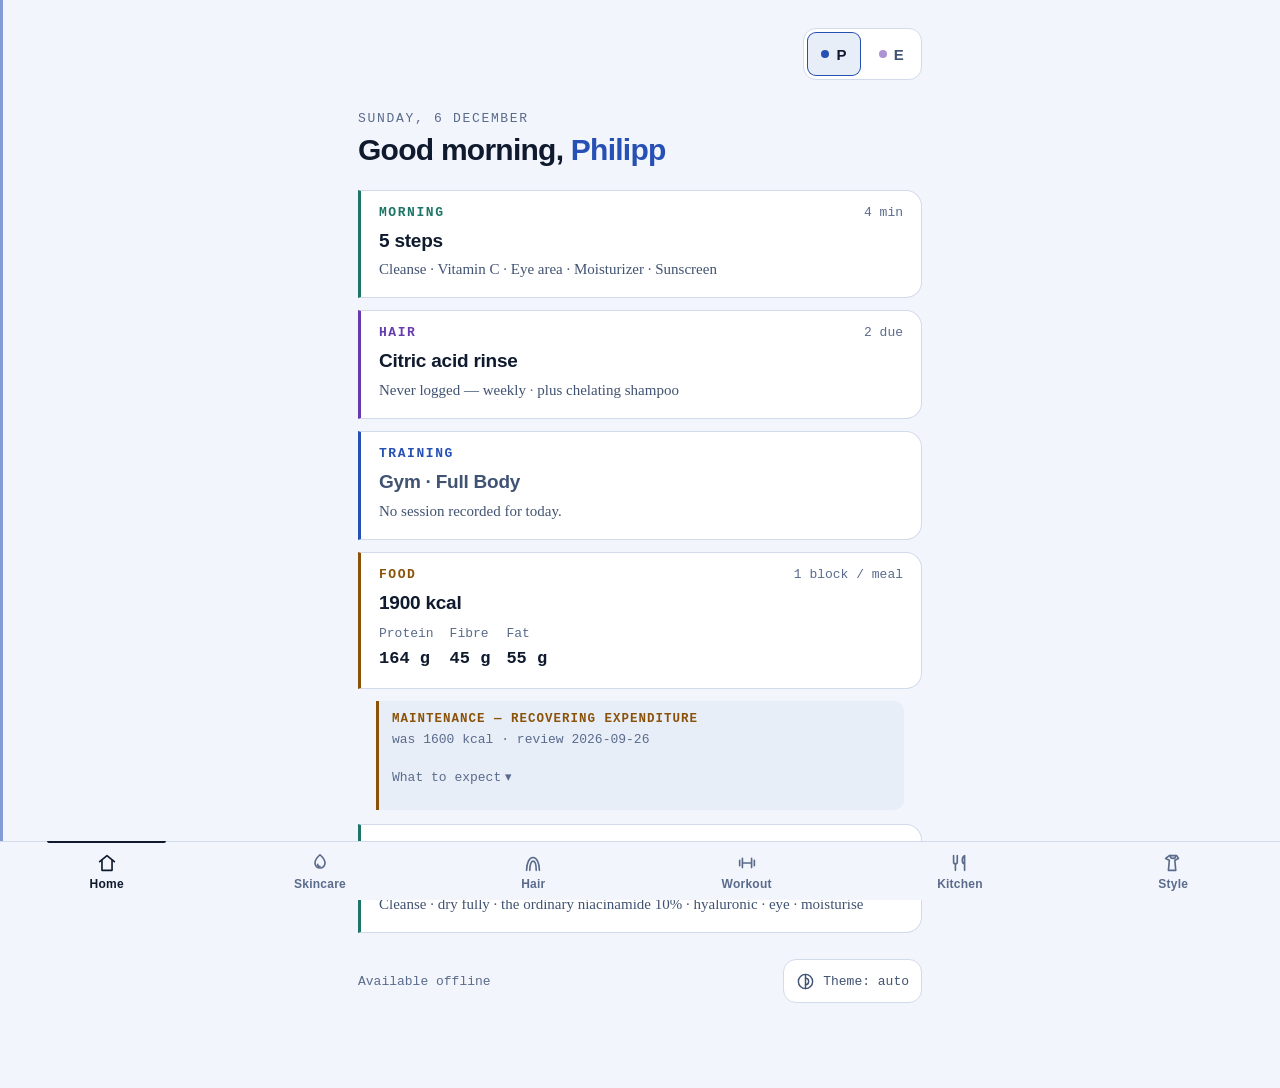
==== commit da5b726a: "Hair: chelating no longer stands in for the citric rinse The app treated a chelating wash as doing c" ====
--- a/index.html
+++ b/index.html
@@ -140,7 +140,7 @@
 
 <script src="app.js?v=3f8263a7"></script>
 <script>
-const D = {"profiles": {"_source": "Core_Health_Logic.md", "priorityHierarchy": ["protein", "fiber", "fat", "calories"], "priorityNote": "Protein is non-negotiable. All other macros flex around it.", "people": {"philipp": {"displayName": "Philipp", "role": "biohacker", "dailyTargets": {"calories": 1900, "proteinG": 164, "fiberG": 45, "fatG": 55, "netCarbsG": 165}, "fixedBreakfast": {"recipeId": "philipp-overnight-oats", "calories": 319.1, "proteinG": 31.8, "fiberG": 5.4, "fatG": 5.1, "ingredients": [{"item": "Haferflocken", "amount": "45 g"}, {"item": "Skyr", "amount": "120 g"}, {"item": "Whey Protein", "amount": "15 g"}, {"item": "Mandelmilch, ungesüßt", "amount": "80 ml"}, {"item": "Ceylon Zimt", "amount": "1 g"}, {"item": "Salz", "amount": "1 pinch"}], "_note": "Numbers copied from recipes.json (philipp-overnight-oats), not typed independently. Replaced the whey shaker on 2026-08-30; the shaker stays in the library for days when no jar travels, exactly as the Magerquark bowl stayed for days at home. Overnight oats were never ruled out for him — Eunice's objection was about packing a second jar for work, and that got applied to the whole household without ever being re-checked. They also fix the shaker's one real weakness: a shake does not satiate. The morning went from 0 g of fibre to 5.4."}, "afternoonPortions": 2, "snackBudgetAfterMirrorMeals": {"calories": 540.9, "proteinG": 52.2, "note": "1900 - 319 (breakfast) - 1040 (lunch+dinner) = remainder. Derived; the kitchen page recomputes it live. Two portions of die-vorratsdose-skyr-schoko-banane fill it (549 kcal, 58.8 g protein, 17.2 g fibre) and run 8 kcal past it — noise, deliberately not optimised away."}, "aestheticGoal": "lean athletic, K-drama V-taper, not bulky", "_phase": {"name": "Maintenance — recovering expenditure", "startedOn": "2026-08-29", "reviewOn": "2026-09-26", "was": 1600, "why": "Not a deficit. MacroFactor measured expenditure falling from 2462 in March to 1801 now — 767 kcal, of which only ~270 is explained by lost mass and fewer steps. At 1600 the deficit had shrunk to ~200 kcal and was still closing; cutting further would have pushed expenditure down again. Eating at measured expenditure is what lets it climb back, and a deficit from a recovered 2100 loses fat faster than one from 1800.", "expect": "1-1.5 kg on the scale in week one. That is water and glycogen refilling, not fat — 300 kcal a day cannot become a kilo of fat in a week. Do not react to it. Judge this phase on the MacroFactor expenditure line, not on bodyweight.", "alsoRequired": "Steps back to 8000/day. That is ~200 kcal of real expenditure and it is what actually moved the weight in July. The calorie change alone does half the job.", "thenWhat": "Re-import MacroFactor on 2026-09-26 and run check_targets.py. If expenditure has climbed above ~2000, drop to expenditure minus 400 for the next cut. If it has not moved at all, the logging is the suspect, not the metabolism."}}, "eunice": {"displayName": "Eunice", "role": "healthy teacher", "dailyTargets": {"calories": 1580, "proteinG": 125, "fiberG": 35, "fatG": 45, "netCarbsG": 151}, "fixedBreakfast": {"recipeId": "eunice-ehrmann-pudding-breakfast", "calories": 174, "proteinG": 20, "fiberG": 0.6, "fatG": 4.6, "ingredients": [{"item": "Ehrmann High Protein Pudding", "amount": "200 g (1 pot)"}], "_note": "Numbers copied from recipes.json (eunice-ehrmann-pudding-breakfast), not typed independently — the exact duplication Philipp's breakfast has is deliberately not repeated here."}, "afternoonPortions": 1, "breakfastPlusSnackBudget": {"_stale": "Written before fixedBreakfast existed for her. The real pudding is 174 kcal / 20 g P / 0.6 g fibre against the 330/28 assumed below — the gap rolls into 'left for snacks' automatically since the kitchen page computes that live, not from this field. Left as-is rather than reconciled by hand; the 2026-09-26 review is the natural point to redo this split against real data.", "calories": 540, "proteinG": 45, "fiberG": 7, "split": {"breakfast": {"calories": 330, "proteinG": 28}, "snack": {"calories": 210, "proteinG": 17}}, "note": "1580 - 1040 (lunch+dinner) = remainder. Derived; the kitchen page recomputes it live rather than reading this. The split is guidance, not a fixed meal — she has no fixedBreakfast yet. 45 g of protein in 540 kcal is 33% of the envelope, which sounds strict and is not: 250 g of skyr with 30 g of whey is 275 kcal and 51 g."}, "aestheticGoal": "curvier, defined, strong lower body already present", "notes": ["picky eater, strong taste preferences — recipe selection must pass her taste test", "~1 year training experience, naturally strong lower body development"], "_phase": {"name": "Provisional — modelled, not measured", "startedOn": "2026-08-30", "reviewOn": "2026-09-26", "why": "Her four targets come from an activity-factor model and nothing else. The same model said Philipp's maintenance was 2424-2688 kcal; MacroFactor measured 1801. A model that was 600 kcal wrong about one person in this household is not evidence about the other. 1580 is a starting guess with roughly +-300 kcal in it, and it should be treated as one until there is an expenditure line to check it against.", "theOpenQuestion": "Whether 45 g of protein fits outside lunch and dinner in practice. On paper it is 250 g of skyr and a scoop of whey; in a real morning it is a habit she does not have yet.", "expect": "Two weeks of hitting 3 of 4 targets on most days. Not perfection — the question is whether the shape of the day is livable, not whether the arithmetic closes.", "thenWhat": "If the protein lands: keep 125 and start trusting the number. If breakfast keeps coming up short, fall back to protein 120 / fat 47 / net carbs 153 — already worked out, same 1580 kcal, and it costs 0.08 g/kg. Do not fall back by eating less protein while leaving the target at 125; change the target, so the report keeps telling the truth.", "blocking": "She has no MacroFactor data at all — private/macrofactor holds only philipp. Until she logs, this phase can only be reviewed against the scale and how she feels, which is exactly the weak evidence that produced the 600 kcal error. Two weeks of logging before 2026-09-26 would give the first real read."}}}, "mirrorMeals": {"note": "Lunch and dinner are identical in size and macros for both people. Fat is a CEILING, not a range: protein and fibre are hit first and fat lands where it lands underneath it. A floor of 8 g was doing nothing — a leaner dish simply leaves the snack more room — while the 12 g ceiling put salmon, eggs, tempeh and tofu out of reach of a 40 g protein meal. Written as \"0-14\" so every reader that splits the range keeps working; read it as \"up to 14\".", "lunch": {"calories": 520, "proteinG": 40, "fiberG": 14, "fatG": "0-14"}, "dinner": {"calories": 520, "proteinG": 40, "fiberG": 14, "fatG": "0-14"}, "_revised": "2026-08-29 — was 425 kcal / 17 g fibre / 12-15 g fat on 1.5 Asian Base blocks. That target could not be cooked: the cheapest combination of these staples reaching it came to 533 kcal, 108 kcal over, at every meal. Raised to 470 kcal on 1 block with 14 g fibre, which the same search reaches at 432 kcal — leaving real slack for sauce and aromatics instead of sitting on the theoretical floor. Run scripts/check_targets.py after touching any of these numbers.", "_revised2": "2026-08-30 — fat band 8-12 -> ceiling of 14, no floor. The day pays for it out of slack it already had: Philipp keeps 17 g of fat for the snack, Eunice 24 g for breakfast plus snack. check_targets.py's REAL FOOD search goes from 4962 to 5697 plates on one block and returns tofu at every block level, salmon on the saucy tier.", "_revised3": "2026-08-30 — mirror meal 470 -> 520 kcal, and Eunice's protein 105 -> 125 g with fat 52 -> 45 and net carbs 160 -> 151 paying for it. Her breakfast-plus-snack envelope was 640 kcal asking for 25 g of protein: 40% of her day, 16% of it accounted for. Because lunch and dinner are identical for both people, growing the meal shrinks both envelopes at once — hers to 540, his to 450. Protein per meal stays 40: raising it would have relieved his snack and emptied hers, which is backwards. The ceiling on how far this can go is HIS snack, which reaches 32% protein at 520 and 37% at 550. Cooking gets easier, not harder — check_targets.py finds 18260 plates at 520 against 11992 at 470.", "dish": {"calories": 401, "proteinG": 35.7, "fiberG": 12.4, "fatG": "0-12.9", "_baselineBlocks": 1, "_why": "The plate is the dish plus base blocks. lunch/dinner above describe the whole PLATE; this describes the dish on its own, which is what adapt_recipe.py actually fits. It is the plate minus 1 standard block (119.4 kcal, 4.3 g protein, 1.6 g fibre, 1.1 g fat), so dish + 1 block lands exactly on the plate target.", "_perPerson": "The block count is a dial at the plate, not a property of the recipe. Philipp's day is 1900 kcal and Eunice's 1580, so the same dish can carry a different number of blocks for each of them. Kitchen shows both. Taking fewer than the baseline leaves protein and fibre a little short; taking more only adds."}}, "_gaps": ["Five dishes were rebuilt on 2026-08-30 (legume as the fibre carrier, fat cut, meat cut, solve() re-fits). Two of the five were reverted the same day: edamame is Japanese, and putting it in a Vietnamese phở and a Korean stew was a macro fix in costume — it also cost the brisket that IS phở bò chín and the potatoes that thicken a dakbokkeumtang. Root cause was in the data: topUps filed edamame under 'asian', which is a continent rather than a cuisine. Fixed there too.", "Two dishes are marked fibreLight and are meant to be: pho-bo (4.8 g) and korean-spicy-chicken-stew (6.1 g). Both close the day beside any of the four 14 g dishes plus 7-9 g of psyllium, inside the 10 g cap. The phở gained its fibre honestly rather than by redesign — the transcription had 40 g of sprouts and no herbs, which is not how phở is served. The rau sống plate (200 g sprouts, Thai basil, coriander, mint, lime) is canonical and carries 4.5 g a serving. That was a missing half of the dish, not a macro patch.", "Eunice's four targets imply 1598 kcal against a 1580 budget — an 18 kcal rounding gap, left alone. Her numbers have no MacroFactor data behind them, so the model is all there is, and the model was 600 kcal wrong for Philipp. Believe her scale over this arithmetic.", "The Vorratsdose has never been tasted, only calculated. It is built against acidity rather than macros — skyr instead of quark, cocoa in the bowl, banana instead of the tart frozen berries, almond milk to loosen it, salt to blunt the sourness. If skyr is still too sour the next step is Greek yoghurt 0-2%, NOT more sweetener: sweetness masks acid, fat and salt remove it. Mix a small test batch before committing 1.5 kg.", "baked-feta-salmon-light lands at 22.2 g of fat against a 14 g per-meal guideline, and that is arithmetic rather than a recipe fault: salmon carries 0.67 g of fat per gram of protein, so 40 g of protein from salmon alone is 26.8 g of fat before anything else. Prawns carry part of the protein and the feta is down from 200 g to 80, which halves the fat from 43. It closes the day next to a lean dish (lemon-herb-chicken-light) and not twice in one day — which is exactly why the planner checks pairs."], "_dayShape": {"_decided": "2026-08-30", "summary": "Two blocks outside the mirror meals. Morning is per-person and NOT shared; the afternoon pudding IS shared. Sharing only pays off where there is a batch operation — the same reason lunch and dinner are identical. The morning is portioned per person anyway, so unifying it would be cosmetic and would cost Eunice a habit that works.", "morning": {"philipp": "philipp-overnight-oats — mixed the night before, eaten around 10 at school. philipp-whey-shaker stays in the library for days when no jar travels.", "eunice": "eunice-ehrmann-pudding-breakfast — bought, sealed, unchanged. She declined overnight oats because she will not pack a second jar for work; that objection is hers and does not generalise to him."}, "afternoon": {"sweet": "die-vorratsdose-skyr-schoko-nuss — ONE bowl, 9 portions, 3 days. Philipp 2 a day, Eunice 1, ~155 g a portion. Skyr for both; nut butter and cocoa mixed in, banana per portion.", "savoury_meat": "die-herzhafte-dose-linsen-pute-paprika — 4 portions. Turkey poached, not roasted. Sesame oil and lemon go on at the bowl, never into the batch.", "savoury_quark": "kraeuterquark-mit-linsen — 4 portions. Kräuterquark was ruled out because Eunice does not eat Magerquark, but that objection belonged to the SWEET context: the same tang reads wrong in a sweet bowl and right in a herb dip. No lemon, no vinegar.", "_swapping": "All three sit at 275-277 kcal, so any mix closes both days on all four macros without recalculating. Verified across every combination.", "_fatCorrection": "2026-08-30: all three were built fat-phobic by reflex, and the aroma in all of them is fat-soluble — herbs, cocoa, cinnamon. Fat went in as a TRADE, not an addition: the calorie window was already full even though the fat column was not, and fat costs 9 kcal a gram. Sweet bowl: 54 g nut butter in, banana halved, oat bran 171 to 140. Quark bowl: 16 g olive oil in, quark 800 to 660. The turkey bowl needed no fat at 4.7 g and got only technique fixes.", "_portions": "afternoonPortions on each person: Philipp 2, Eunice 1, both from the same bowl. The Kitchen planner reads it and asks for that many picks, so he can put a sweet portion next to a savoury one on the same day — which is the whole reason the savoury tubs exist. Before this the planner had one snack slot for everyone and quietly understated his day by a portion."}, "batchRhythm": "The pudding is mixed twice a week, not once for three days: 3 portions a day makes a 3-day batch ~2.1 kg in one tub. It needs no heat and no cooling, so twice is the same total work with fresher berries. The 3-day rhythm stays for lunch and dinner, where it exists because of the cooking.", "fibreTiming": "Fibre does not have to be eaten in the morning — only the daily total matters for what fibre is for. What is true is the satiety argument: fibre slows gastric emptying, so a morning item without it holds less long. That is why the shaker suits someone who does not want to eat in the morning anyway.", "topUp": {"_why": "A six-day simulation showed both eating short every day: Philipp 95-116 kcal, Eunice 195-216 — 13% of her day. Mechanical, not behavioural: the light dishes come in at 450 and 487 kcal against a 520 spec, twice a day.", "calories": "ehrmann-pudding-nachfueller — a cup from the fridge. Nothing to mix, nothing to remember, already on the shopping list. Brings Eunice to -21 kcal; Philipp only needs one on some days (a whole one puts him +58 to +79 over, which is noise but not nothing).", "fibre": "A capped spoon of Flohsamenschalen, see kitchen.json dayFineTuning. Over the same six days the largest gap was 8 g of powder against a 10 g cap, and on the days with the light dishes none was needed at all.", "_deleted": "There was briefly a third recipe here — a top-up of skyr, berries and oat bran. Deleted. It closed the same hole as a bought cup while being one more thing to mix and remember, and this household does not need a third decision at the end of a stressed day. Fewer moving parts beats a slightly better fit."}}}, "training": {"_source": "workout_hub.html — full re-translation of all cues, 2026-08-29", "_supersedes": "earlier training.json draft — this is the authoritative extraction", "_measured": "Loads come from the MacroFactor workout log export (2026-09-09), which records weight, reps and RIR per set for the sessions of 2026-08-05, 08-07, 08-22 and 08-25. That export supersedes the earlier note claiming these were read off the machines on 2026-08-29: those numbers disagreed with what he actually logged, and two of them were plainly swapped — the plan had row 42.5 / pulldown 21.25 where the log has row ~22 / pulldown ~40, and 21.25 x 2 = 42.5. Rear delt fly was 6.8 in the plan against 16-20 logged. Lateral raise at 5 kg/arm is the one value both sources agreed on.\n\nCaveats kept deliberately: the logged weight is the stack selection, not the force at the handle, so it does not convert to a Rayofi setting. Where a logged set fell short of the prescribed rep range — pulldown at 11 reps for a 12-15 target, rear delt at 11 for a 15 target — the load here is the logged one and will need coming down slightly to hit the range at RIR 2. Chest press, triceps pushdown, hip thrust and leg press have no entry in this export window and keep their earlier numbers, unverified.", "meta": {"title": "Workout Hub · Philipp & Eunice · 2026", "edition": "Lean Athletic Edition", "structure": "Full-Body, Primary/Maintenance tiers, taper-focused", "locations": ["gym", "home", "travel"]}, "profiles": {"philipp": {"badge": "Lean Athletic", "goal": "K-idol taper · fat loss · muscle retention", "meta": {"intensity": "RIR 2"}}, "eunice": {"badge": "Toned & Curvy", "goal": "Hwasa look · glutes · shoulder-to-hip ratio", "meta": {"focus": "Glutes + back", "intensity": "RIR 2-3"}}, "shared": {"badge": "Zusammen", "goal": "same exercises, own load — alternating sets", "meta": {"when": "Friday (Rayofi) · plus bad-weather and travel days", "mode": "alternating sets", "setup": "1 station"}}}, "weeklyRhythm": {"philipp": [{"day": "Mon", "what": "Pad · Zone 1", "type": "move"}, {"day": "Tue", "what": "Gym · Full Body", "type": "training", "note": "Moves to Wed on conference weeks — same session, no other change."}, {"day": "Wed", "what": "Pad · Zone 2", "type": "move"}, {"day": "Thu", "what": "Walk", "type": "move"}, {"day": "Fri", "what": "Rayofi · with Eunice", "type": "training"}, {"day": "Sat", "what": "Walk", "type": "move"}, {"day": "Sun", "what": "Gym · Full Body", "type": "training"}], "eunice": [{"day": "Mon", "what": "Gym solo", "type": "training"}, {"day": "Tue", "what": "Rest", "type": "rest"}, {"day": "Wed", "what": "Walk", "type": "move"}, {"day": "Thu", "what": "Rest", "type": "rest"}, {"day": "Fri", "what": "Rayofi · with Philipp", "type": "training"}, {"day": "Sat", "what": "Rest", "type": "rest"}, {"day": "Sun", "what": "Rest", "type": "rest"}]}, "locationNotes": {"gym": "Holmes Place · cable tower + machines. All primary exercises run on the cable tower — constant tension, exact progression.", "home": "Everything at home runs on the Rayofi Go-Tone Pro: one unit, 3-30 kg, anchors to a doorframe, chair, or your own foot. One unit means pulls go one arm at a time.", "travel": "The Rayofi Go-Tone Pro is the entire travel kit — under a kilo, anchors to any door. Same one-unit rules as at home: the pulls go one arm at a time, and the second handle covers the two-handed moves."}, "equipmentByLocation": {"gym": ["cable tower", "machines", "dumbbells + sandbags", "leg press"], "home": ["Rayofi Go-Tone Pro", "door anchor", "ankle strap", "second cable handle"], "travel": ["Rayofi Go-Tone Pro", "door anchor", "second cable handle"]}, "sessions": {"gym": {"philipp": {"fullBody": {"title": "Full Body", "day": "Tue (Wed on conference weeks) & Sun", "focus": "side delt · lat · chest · back · rear delt · legs + core maintenance", "note": "Same session both gym days. Nine exercises to keep it near an hour — face pull, biceps curl, hamstring curl and the cable crunch are the ones left out; add any of them back if the hour has room.", "exercises": [{"name": "Cable Lateral Raise", "ref": "taper driver #1", "focus": "a", "tier": "primary", "sets": 3, "reps": "12-15", "extras": {"load": "5 kg/arm", "rir": "RIR 2", "rest": "60s"}, "cue": "Fresh first — the most important move for the look. Constant tension at the bottom, where a dumbbell would give you none. Arm slightly bent, lead with the elbow to shoulder height. Goal: a clean 15, then 6 kg."}, {"name": "Wide Lat Pulldown", "ref": "lat width → taper", "focus": "a", "tier": "primary", "sets": 3, "reps": "12-15", "extras": {"load": "35 kg", "rir": "RIR 2", "rest": "90s"}, "cue": "Second most important taper muscle after the side delt. Pull the bar to the upper chest, feel the lats, controlled on the way back. Replaces the pull-up you cut — that would have thickened the upper traps and shortened the neckline."}, {"name": "Cable Chest Press (high-to-low)", "ref": "upper chest", "focus": "a", "tier": "primary", "sets": 3, "reps": "10-12", "extras": {"load": "10 kg/arm", "rir": "RIR 2", "rest": "90s"}, "cue": "Anchor high, stand away from the tower, press forward and downward in front of the chest. The downward angle hits the upper chest automatically — the athletic line under the collarbone."}, {"name": "Cable Row (neutral)", "ref": "upper back", "focus": "a", "tier": "primary", "sets": 3, "reps": "10-12", "extras": {"load": "22.5 kg", "rir": "RIR 2", "rest": "90s"}, "cue": "Sit upright, handle to the belly, elbows close to the body, shoulder blades together. Builds posture without thickening the neck — stay moderate, don't heave."}, {"name": "Rear Delt Fly (Cable)", "ref": "rear delt", "focus": "a", "tier": "primary", "sets": 2, "reps": "15", "extras": {"load": "16 kg", "rir": "RIR 1", "rest": "60s"}, "cue": "Gives the shoulder depth and the 3D look without mass. Arms almost straight, lead with the little fingers, squeeze the rear delts together."}, {"name": "Triceps Pushdown (Rope)", "ref": "arm definition", "focus": "a", "tier": "maint", "sets": 2, "reps": "12-15", "extras": {"load": "17.5 kg", "rir": "RIR 1-2", "rest": "60s"}, "cue": "Elbows fixed at your sides, pull the rope apart at the bottom, brief hold. A defined arm, not mass."}, {"name": "Hip Thrust (Dumbbell or Sandbag)", "ref": "posterior chain", "focus": "g", "tier": "maint", "sets": 2, "reps": "15", "extras": {"rir": "RIR 3", "rest": "60s"}, "cue": "Maintenance — hold, don't build. Shoulders against a bench, the weight across the hips, full hip extension, 1s hold at the top."}, {"name": "Leg Press (light)", "ref": "leg proportion", "focus": "g", "tier": "maint", "sets": 2, "reps": "20", "extras": {"load": "~70 kg", "rir": "RIR 3", "rest": "60s"}, "cue": "Maintenance — hold, don't build. High reps, light weight, never progress. Keeps the legs lean and defined without making them thicker."}, {"name": "Hollow Hold", "ref": "waist detail", "focus": "c", "tier": "maint", "sets": 3, "reps": "30s", "extras": {"rest": "45s"}, "cue": "Lower back flat on the floor, arms long. Builds the deep abdominal tension that visually tightens the waist."}], "durationMin": 58}}, "eunice": {"solo": {"title": "eGym", "day": "Monday · solo", "focus": "full body — eGym sets the resistance", "note": "Always eGym on Mondays. The machines pick and adjust resistance themselves, so there's nothing to plan a load, set count or RIR for here.", "exercises": [{"name": "eGym", "focus": "g", "tier": "primary", "sets": 1, "reps": "full body", "cue": "Whatever the eGym circuit is that day — machine-guided, full body."}], "durationMin": 30}}}, "home": {"philipp": {"rain": {"title": "Full Body — Rayofi", "day": "Home · rain stand-in for Tue/Wed or Sun", "focus": "side delt · lat · upper back · chest · glutes", "note": "Home stand-in for your Tue/Sun gym day. Six exercises — first three are the session if you're short on time, the rest is bonus.", "exercises": [{"name": "Rayofi Lateral Raise (one arm)", "ref": "gym: Cable Lateral Raise", "focus": "a", "tier": "primary", "sets": 3, "reps": "12-15/side", "extras": {"rir": "RIR 2", "rest": "60s", "load": "5 kg · start"}, "cue": "Fresh first — the taper driver. Lead with the elbow to shoulder height, constant tension. Left then right back to back — the other side is the rest. Pause only after both, not between sides."}, {"name": "Rayofi Lat Pulldown (kneeling, one arm)", "ref": "gym: Wide Lat Pulldown", "focus": "a", "tier": "primary", "sets": 3, "reps": "12-15/side", "extras": {"rir": "RIR 2", "rest": "90s", "load": "20 kg · start"}, "cue": "Anchor high, kneel, pull the elbow down and out, squeeze the lat. Only one Rayofi, so this is one arm at a time — both sides make one set. Left then right back to back — the other side is the rest. Pause only after both, not between sides."}, {"name": "Rayofi Row (one arm)", "ref": "gym: Cable Row", "focus": "a", "tier": "primary", "sets": 3, "reps": "10-12/side", "extras": {"rir": "RIR 2", "rest": "90s", "load": "12 kg · start"}, "cue": "Upright, pull the elbow to the ribs, shoulder blades together, no swing. Only one Rayofi, so this is one arm at a time — both sides make one set. Left then right back to back — the other side is the rest. Pause only after both, not between sides."}, {"name": "Rayofi Rear Delt Pull-Apart", "ref": "gym: Rear Delt Fly", "focus": "a", "tier": "primary", "sets": 2, "reps": "15", "extras": {"rir": "RIR 1", "load": "12 kg · start"}, "cue": "Both handles on the one cable — arms almost straight, apart to the chest, lead with the little fingers. Runs inside the row's rest — no anchor needed, so nothing to rebuild."}, {"name": "Rayofi Chest Press", "ref": "gym: Cable Chest Press", "focus": "a", "tier": "primary", "sets": 3, "reps": "10-12", "extras": {"rir": "RIR 2", "rest": "90s", "load": "12 kg · start"}, "cue": "Anchor low behind you, stand away from the anchor, press forward and slightly down in front of the chest."}, {"name": "Rayofi Hip Thrust", "ref": "gym: Hip Thrust", "focus": "g", "tier": "maint", "sets": 2, "reps": "15", "extras": {"rir": "RIR 3", "rest": "60s", "load": "20 kg · start"}, "cue": "Maintenance — hold, don't build. Demo video shows a standing variant — this one is done lying back. Rayofi under one foot, flat on the floor. Hold the handle in both hands, pressed into your hip crease. Shoulders on a low bench or the floor, knees bent, other foot flat. Drive the hips to a straight line from knee to shoulder, squeeze 1s at the top, lower under control."}], "durationMin": 38}, "optional": {"title": "Optional Extras", "day": "Any free solo morning — not scheduled", "focus": "taper accessories · shoulder health · low fatigue cost", "note": "Optional — for a free morning outside Tue/Wed, Fri and Sun. Light and short so it never eats into recovery. Skip freely; nothing depends on it.", "exercises": [{"name": "Rayofi Lateral Raise (one arm)", "ref": "extra taper volume", "focus": "a", "tier": "maint", "sets": 2, "reps": "15/side", "extras": {"rir": "RIR 3", "rest": "60s", "load": "5 kg · start"}, "cue": "Optional top-up on the #1 taper driver — only if the morning is actually free, not a make-up session. One handle, switch sides between sets. Left then right back to back — the other side is the rest. Pause only after both, not between sides."}, {"name": "Rayofi Biceps Curl (one arm)", "ref": "arm detail", "focus": "a", "tier": "maint", "sets": 2, "reps": "15/side", "extras": {"rir": "RIR 3", "rest": "45s", "load": "7 kg · start"}, "cue": "Trimmed from Full Body for time. One handle, elbow fixed, slow on the way down. Left then right back to back — the other side is the rest. Pause only after both, not between sides."}, {"name": "Rayofi Ankle-Strap Hamstring Curl", "ref": "hamstrings", "focus": "g", "tier": "maint", "sets": 2, "reps": "15", "extras": {"rir": "RIR 3", "rest": "60s", "load": "10 kg · start"}, "cue": "Trimmed from Full Body for time. Ankle strap on, cable anchored low behind you, curl the heel towards the glute."}, {"name": "Rayofi Face Pull", "ref": "shoulder health", "focus": "a", "tier": "maint", "sets": 2, "reps": "15", "extras": {"rir": "RIR 3", "rest": "45s", "load": "10 kg · start"}, "cue": "Trimmed from Full Body for time. Both handles on the one cable — elbows high and wide, hands past the ears, the counterpart to all the pressing."}, {"name": "Rayofi Kneeling Crunch", "ref": "waist", "focus": "c", "tier": "maint", "sets": 2, "reps": "12-15", "extras": {"rir": "RIR 3", "rest": "45s", "load": "20 kg · start"}, "cue": "Trimmed from Full Body for time. Anchor high, kneeling, fold the ribs towards the hips."}], "durationMin": 20}}, "eunice": {"rain": {"title": "Full Body — Rayofi", "day": "Home · rain stand-in for Monday", "focus": "glutes first, then back and shoulder", "note": "Home stand-in for your Monday eGym day. Seven exercises, glutes first. Short on time? Hip thrust and pulldown are the session.", "exercises": [{"name": "Rayofi Hip Thrust", "focus": "g", "tier": "primary", "sets": 3, "reps": "15", "extras": {"rir": "RIR 2-3", "rest": "75s", "load": "15 kg · start"}, "cue": "First — glutes are the priority. Demo video shows a standing variant — this one is done lying back. Rayofi under one foot, flat on the floor. Hold the handle in both hands, pressed into your hip crease. Shoulders on a low bench or the floor, knees bent, other foot flat. Drive the hips to a straight line from knee to shoulder, squeeze 2s at the top, lower under control."}, {"name": "Rayofi Squat (wide)", "focus": "g", "tier": "primary", "sets": 3, "reps": "12-15", "extras": {"rir": "RIR 2-3", "rest": "75s", "load": "12 kg · start"}, "cue": "Feet wider than shoulders, knees tracking out, 3s down. Inner thigh plus glutes."}, {"name": "Rayofi Ankle-Strap Hamstring Curl", "focus": "g", "tier": "primary", "sets": 2, "reps": "12-15/side", "extras": {"rir": "RIR 2-3", "rest": "60s", "load": "5 kg · start"}, "cue": "Ankle strap on, cable anchored low behind you, curl the heel towards the glute, controlled back. Left then right back to back — the other side is the rest. Pause only after both, not between sides."}, {"name": "Rayofi Lateral Raise (one arm)", "focus": "a", "tier": "primary", "sets": 3, "reps": "12-15/side", "extras": {"rir": "RIR 2-3", "rest": "60s", "load": "2.5 kg · start"}, "cue": "The shoulder that makes the waist look narrower. Lead with the elbow. Left then right back to back — the other side is the rest. Pause only after both, not between sides."}, {"name": "Rayofi Row (one arm)", "focus": "a", "tier": "primary", "sets": 2, "reps": "10-12/side", "extras": {"rir": "RIR 2-3", "rest": "75s", "load": "8 kg · start"}, "cue": "Upright, elbow to the ribs, shoulder blades together. Only one Rayofi, so this is one arm at a time — both sides make one set. Left then right back to back — the other side is the rest. Pause only after both, not between sides."}, {"name": "Push-Up (knee or standard)", "focus": "a", "tier": "maint", "sets": 2, "reps": "10-15", "extras": {"rir": "RIR 2-3"}, "cue": "No equipment. Knee version to regress, 3s down. Chest and triceps in one. Runs inside the row's rest — no equipment, so no rebuild."}, {"name": "Rayofi Lat Pulldown (kneeling, one arm)", "focus": "a", "tier": "primary", "sets": 3, "reps": "12-15/side", "extras": {"rir": "RIR 2-3", "rest": "90s", "load": "10 kg · start"}, "cue": "Anchor high, pull the elbow down and out, shoulder blade down. Only one Rayofi, so this is one arm at a time — both sides make one set. Left then right back to back — the other side is the rest. Pause only after both, not between sides."}], "durationMin": 40}, "optional": {"title": "Optional Extras", "day": "Any free solo morning — not scheduled", "focus": "glute accessories · shoulder health · low fatigue cost", "note": "Optional — for a free morning outside Monday and Friday. Light and short so it never eats into recovery. Skip freely; nothing depends on it.", "exercises": [{"name": "Rayofi Hip Thrust", "ref": "extra glute volume", "focus": "g", "tier": "maint", "sets": 2, "reps": "15", "extras": {"rir": "RIR 2-3", "rest": "60s", "load": "15 kg · start"}, "cue": "Optional top-up on your #1 exercise — only if the morning is actually free, not a make-up session. Demo video shows a standing variant — this one is done lying back. Rayofi under one foot, flat on the floor. Hold the handle in both hands, pressed into your hip crease. Shoulders on a low bench or the floor, knees bent, other foot flat. Drive the hips to a straight line from knee to shoulder, squeeze 2s at the top, lower under control."}, {"name": "Rayofi Ankle-Strap Glute Kickback", "ref": "glute isolation", "focus": "g", "tier": "maint", "sets": 2, "reps": "15/side", "extras": {"rir": "RIR 2-3", "rest": "45s", "load": "5 kg · start"}, "cue": "Ankle strap on, cable anchored low, kick straight back and squeeze — not swung. Left then right back to back — the other side is the rest. Pause only after both, not between sides."}, {"name": "Rayofi Biceps Curl (one arm)", "ref": "arm detail", "focus": "a", "tier": "maint", "sets": 2, "reps": "15/side", "extras": {"rir": "RIR 2-3", "rest": "45s", "load": "3 kg · start"}, "cue": "One handle, elbow fixed, slow on the way down. Left then right back to back — the other side is the rest. Pause only after both, not between sides."}, {"name": "Rayofi Face Pull", "ref": "shoulder health", "focus": "a", "tier": "maint", "sets": 2, "reps": "15", "extras": {"rir": "RIR 3", "rest": "45s", "load": "5 kg · start"}, "cue": "Both handles on the one cable — elbows high and wide, hands past the ears, the counterpart to all the pressing."}, {"name": "Hollow Hold / Dead Bug", "ref": "core", "focus": "c", "tier": "maint", "sets": 2, "reps": "30s", "extras": {"rest": "45s"}, "cue": "No equipment needed — lower back flat, your usual variant."}], "durationMin": 18}}, "shared": {"fri": {"title": "Shared Session", "day": "Friday · together", "focus": "same exercises · own resistance · swap during rest", "note": "Five exercises, one Rayofi — you take turns, so one person's set is the other's rest. Hip thrust is hers alone; rear delt pull-apart needs no anchor, so it runs alongside.", "exercises": [{"name": "Rayofi Lateral Raise (one arm)", "focus": "a", "tier": "primary", "sets": 3, "reps": "12-15/side", "extras": {"rir": "RIR 2", "rest": "60s"}, "philippLoad": "5 kg · start", "euniceLoad": "2.5 kg · start", "cue": "Already one-arm even at the gym cable tower. Lead with the elbow to shoulder height, constant tension. Left then right back to back — the other side is the rest. Pause only after both, not between sides.", "shared": true}, {"name": "Rayofi Hip Thrust", "focus": "g", "tier": "primary", "sets": 3, "reps": "15", "extras": {"rir": "RIR 2-3"}, "philippLoad": "— he skips this one", "euniceLoad": "15 kg · start · primary", "cue": "Hers alone. Glutes are her priority and his plan holds the legs rather than building them, so while she works her three sets he does the rear delt pull-apart beside her — no anchor needed, nobody waits. He still gets hip extension on Tue and Sun at the gym. Demo video shows a standing variant — this one is done lying back. Rayofi under one foot, flat on the floor. Hold the handle in both hands, pressed into your hip crease. Shoulders on a low bench or the floor, knees bent, other foot flat. Drive the hips to a straight line from knee to shoulder, squeeze 2s at the top, lower under control.", "shared": true}, {"name": "Rayofi Rear Delt Pull-Apart", "focus": "a", "tier": "primary", "sets": 3, "reps": "15", "extras": {"rir": "RIR 1-2"}, "philippLoad": "12 kg · start", "euniceLoad": "5 kg · start", "cue": "Both handles on the one cable — apart to the chest, lead with the little fingers. This one needs no anchor, so it is what each of you does while the other is on the Rayofi: he during her hip thrusts, she during his pulls. It never costs the session a slot of its own.", "shared": true}, {"name": "Rayofi Row (one arm)", "focus": "a", "tier": "primary", "sets": 3, "reps": "10-12/side", "extras": {"rest": "75s"}, "philippLoad": "12 kg · start", "euniceLoad": "8 kg · start", "cue": "One handle — sit facing the anchor, pull one elbow to the ribs, no swing. Left then right back to back — the other side is the rest. Pause only after both, not between sides.", "shared": true}, {"name": "Rayofi Lat Pulldown (kneeling, one arm)", "focus": "a", "tier": "primary", "sets": 3, "reps": "12-15/side", "extras": {"rest": "90s"}, "philippLoad": "20 kg · start", "euniceLoad": "10 kg · start", "cue": "One handle, one Rayofi — anchor high via the door anchor, kneel, pull one elbow down and out, squeeze the lat. Left then right back to back — the other side is the rest. Pause only after both, not between sides.", "shared": true}], "durationMin": 35}}}, "travel": {"shared": {"fullBody": {"title": "Full Body", "day": "Travel · together", "focus": "same exercises · own resistance · swap during rest", "note": "Six exercises, one Rayofi, both of you — same exercises, each dialling their own resistance, swapping through rest.", "exercises": [{"name": "Rayofi Lateral Raise (one arm)", "focus": "a", "tier": "primary", "sets": 3, "reps": "12-15/side", "extras": {"rir": "RIR 2", "rest": "60s"}, "philippLoad": "5 kg · start", "euniceLoad": "2.5 kg · start", "cue": "Lead with the elbow to shoulder height, constant tension. Left then right back to back — the other side is the rest. Pause only after both, not between sides.", "shared": true}, {"name": "Rayofi Chest Press", "focus": "a", "tier": "primary", "sets": 3, "reps": "10-12", "extras": {"rest": "90s"}, "philippLoad": "12 kg · start", "euniceLoad": "6 kg · start", "cue": "Anchor low behind you, stand away from the door, press forward and up.", "shared": true}, {"name": "Rayofi Hip Thrust", "focus": "g", "tier": "primary", "sets": 3, "reps": "15", "extras": {"rir": "RIR 2-3", "rest": "60s"}, "philippLoad": "20 kg · start", "euniceLoad": "15 kg · start", "cue": "Her primary, his maintenance — same station, different intent. Demo video shows a standing variant — this one is done lying back. Rayofi under one foot, flat on the floor. Hold the handle in both hands, pressed into your hip crease. Shoulders on a low bench or the floor, knees bent, other foot flat. Drive the hips to a straight line from knee to shoulder, squeeze 2s at the top, lower under control.", "shared": true}, {"name": "Rayofi Row (one arm)", "focus": "a", "tier": "primary", "sets": 3, "reps": "10-12/side", "extras": {"rest": "75s"}, "philippLoad": "12 kg · start", "euniceLoad": "8 kg · start", "cue": "Upright, elbow to the ribs, shoulder blades together, no swing. Only one Rayofi, so this is one arm at a time — both sides make one set. Left then right back to back — the other side is the rest. Pause only after both, not between sides.", "shared": true}, {"name": "Rayofi Rear Delt Pull-Apart", "focus": "a", "tier": "primary", "sets": 2, "reps": "15", "extras": {"rir": "RIR 1-2", "rest": "45s"}, "philippLoad": "12 kg · start", "euniceLoad": "5 kg · start", "cue": "Both handles on the one cable — apart to the chest, lead with the little fingers.", "shared": true}, {"name": "Rayofi Lat Pulldown (kneeling, one arm)", "focus": "a", "tier": "primary", "sets": 3, "reps": "12-15/side", "extras": {"rest": "90s"}, "philippLoad": "20 kg · start", "euniceLoad": "10 kg · start", "cue": "Anchor high on the door, kneel, elbow down and out, squeeze the lat. Only one Rayofi, so this is one arm at a time — both sides make one set. Left then right back to back — the other side is the rest. Pause only after both, not between sides.", "shared": true}], "durationMin": 42}}}}, "cardioProtocol": {"context": "Why this exists at all: July on the road ran 8,000+ steps a day and dropped the most weight of any month. Zone 2 is the deliberate version of that — the part that does not depend on the day going well.", "zone2": {"heartRateRange": "106-124 bpm (age 43)", "padSettings": "5-5.5 km/h at 6% incline", "note": "at 4 km/h lands around ~100 bpm — Zone 1, too low", "appleWatchSetup": "Workout → Indoor Walk → ... → Heart Rate → Range 106-124 bpm, vibrates on drift", "duration": "20-30 min", "schedule": "Wed", "eveningRule": "after 20:00 Zone 1 only (under 100 bpm) — Zone 2 late disrupts sleep", "adhdBonus": "even 100 bpm rhythmic walking regulates dopamine/noradrenaline — never wasted"}, "stepTarget": {"current": "7000-11000/day through early September, ~4000 while ill", "goal": 7000, "parkingHack": "park on the residential street before the destination rather than the lot — about a 5 min walk each way, same spot every time, no detour. ~1800 steps round trip, ~9000/week", "badWeather": "park in the lot — no penalty rule", "evening": "pad during show/podcast, Zone 1, effortless NEAT", "why": "+3000 steps/day ≈ 200-250 kcal without compensation — bigger lever than the weight gap alone"}}, "progression": {"philipp": {"method": "double progression", "primaryRule": "start low in rep range (e.g. 12), climb over weeks to 15 across all sets, then raise load and drop back to 12. Side delt target: clean 15 → 6kg. Pulldown/row/chest: +2.5kg when all sets hit top of range. RIR 2 non-negotiable.", "maintenanceRule": "2 sets, same weight as last time, RIR 3, never progress — one number, no decision", "missedSessionRule": "never two in a row. One missed session is life, two is a pattern. Friday's shared Rayofi session is the safety net — minimum 1x/week structurally guaranteed.", "deload": "every 6-8 weeks, 1 light week at ~60%. Err earlier if sleep or appetite go off — cortisol is the enemy of muscle retention."}, "eunice": {"method": "double progression, tuned for growth", "primaryRule": "form before load; on glutes she can push closer to failure (RIR 1-2)", "mindMuscle": "squeeze and hold at the top of every rep — feeling the muscle matters more than the number", "formFirst": "a clean rep beats a heavy one you don't feel in the target muscle", "deload": "every 8 weeks, 1 light week — needed less often than Philipp since she's building, not cutting"}}, "_gaps": ["Sessions still duplicate exercise objects instead of referencing exercises.json by id", "Every Rayofi load is unset — both people, every shared and optional session. Nothing to progress from until the device has actually been used once.", "Hip Thrust (Dumbbell or Sandbag) has no demo video; it replaced the glute drive machine on 2026-08-29. None of the Rayofi or eGym entries have one either, and no video exists to link for them yet.", "No warm-up anywhere in this file — zero sessions describe one. The gym Full Body opens on a lateral raise and reaches a 42.5 kg row by the fourth exercise, which wants a ramp set. Adding one is a training decision, not a data fix.", "Eunice's Monday is recorded as 'eGym' with no station list, because the machines pick and progress the resistance themselves. Nothing about that session is trackable here, by design.", "build_workout_page.py inlines this file without stripping _-prefixed keys, so these notes ship inside the public page even though nothing renders them — the same leak CLAUDE.md documents for four of the five builders."], "_why": {"fullBodyNotSplit": "At 2-3 sessions a week a push/pull split hits each muscle roughly once, which is the worst of both worlds. That is the whole reason the split was dropped in September 2026 — not that the old sessions were badly written.", "jointGymSessions": "Training together at one station was never the problem; he said it worked. What failed was the old Friday plan, which gave them five shared exercises and then split into different tails, so they started together and had to separate halfway. A joint session works if the list is genuinely identical.", "homeIsPerPerson": "Home is not a shared session. Each of them does their own session there when the weather stops the gym trip; Friday's Rayofi session is the only genuinely shared one at home. If both are rained out the same day they take turns on the one unit.", "travelIsShared": "Travel is the opposite — always one shared session, both of them, same exercises, swapping during rest, because there is only one Rayofi to pack.", "oneRayofi": "They own exactly one Rayofi Go-Tone Pro. Anything that would be a wide-bar two-hand pull at the gym goes one arm at a time, with per-side rep counts; the rear delt pull-apart is the exception, which is what the second cable handle is for. When both train at once they take turns and the rest period is the swap. Every load is marked '· start' because none of them has been measured on the device — see rayofiStartingLoads for where each number came from. The 30 kg ceiling only realistically bites on his one-arm lat pulldown.", "eunicesMonday": "eGym, always, and recorded as a single line rather than a station list: the machines pick and progress their own resistance, so there is nothing here to plan a load or a set count for. Reconstructing it as individual exercises would be invention.", "conferenceWeeks": "His Tuesday gym day moves to Wednesday on conference weeks. Nothing else shifts.", "rayofiStartingLoads": "Now written into the sessions rather than kept here, because a number he cannot see while standing at the device is no use. Philipp's are derived from his MacroFactor workout log (Aug 2026 cable sets): lateral raise 5 kg transfers directly since it was already logged single-arm; row and pulldown are roughly 55% of his two-handed loads; face pull 10 kg and crunch 20 kg transfer near enough; biceps curl 7 kg is half of the 15 kg he did two-armed on a straight bar. Eunice has no workout export, so hers are conservative guesses to climb from, not derived. Everything is marked '· start' and should be replaced with real numbers after the first session. The stack figures they came from are not force at the handle, which is what the Rayofi reads.", "sessionLength": "First real Rayofi session ran 70 minutes and four exercises still went undone, against a 45-60 minute target. Cause was the single-arm work: three exercises at three sets a side is 18 of the 32 bouts, and the implied pattern was left, rest, right, rest. Two fixes, no volume cut. Sides now run back to back with one rest after the pair, which removes about twelve minutes and actually gives each arm more recovery, not less. And the order is grouped by anchor height rather than by muscle priority, because on a single unit each re-anchor costs what walking to the next station costs at a gym — roughly three anchor changes now instead of seven. Realistic result is 50-55 minutes, not the 44 first estimated: that figure undercounted the rests on the single-arm sets. A second Rayofi would allow genuinely two-handed pulls, but on one motor both hands share the same 30 kg, so going two-handed would halve the load per arm exactly where he is closest to the ceiling.", "timePoorDesign": "Cut on 2026-09-09 after the first real Rayofi session ran 70 minutes against a 45-60 target and four exercises went undone anyway — he had already voted with his feet on which ones were expendable. The rule applied: at two or three sessions a week the maintenance tier is what gets bought back as time. Triceps and the light squat go because the chest press and the gym leg press already cover them; core holds go because they are the one thing that genuinely can be done outside a session. What survives is the four taper drivers, one press, one posterior movement. Anything that needs no anchor now runs inside another exercise's rest rather than owning a slot. Each session also names its own minimum — the first two or three exercises — so a collapsed week still produces the part that matters instead of nothing.", "fridayPairing": "The shared session is not a compromise: four of the five exercises are primary for both of them, because a wider shoulder and a broader back serve his taper and her shoulder-to-hip ratio equally. The hip thrust was the one asymmetry, originally solved by dose — her three heavy sets against his two light maintenance ones. Changed 2026-09-09 to drop his entirely: he gets hip extension at the gym twice a week anyway, glute mass works against the taper, and the minutes were being spent waiting. He now does the rear delt pull-apart during her hip thrusts and she does hers during his pulls — it needs no anchor, so it never occupies the device or a slot of its own.", "hipThrustNoVideo": "No Rayofi or ChiliTri short demonstrates a hip thrust, and there is no Rayofi accessory confirmed to fit around a hip. Wrong guesses on the way here, all caught by him: (1) a generic band hip thrust anchor description that didn't match this device's geometry; (2) 'the cable strap across your hips' — a dedicated hip belt he does not own; (3) the ankle strap 'looped across the hip crease' — sized for an ankle, not a waist; (4) a reposted clip found 2026-09-10 (same home gym, same grip) briefly added as an exact-match demo, but is actually a standing hip-hinge/pull-through, not this supine movement — its own caption says 'Standing Hip Thrust Variant.' He caught the mismatch on review. Resolution: kept the video attached as a loose reference rather than removed outright — he trains at home without a proper gym too, so an imperfect home-gym demo has value — but the cue now says up front that the video is a standing variant and this exercise is done lying back, so the two don't get conflated. The technique itself needs no assumption about strap sizing: hold the bare handle in both hands, press it into the hip crease. Foot-anchoring itself is a confirmed Rayofi anchor mode and is the same technique the retired Bodylastics hip thrust used. Equipment for this exercise is door anchor + bare handle only, per equipmentByLocation.home. Recorded on exercises.json's rayofi-hip-thrust entry.", "homeSessionNotes": "Full session-design rationale for the six long home/travel notes trimmed on 2026-09-10 (he called out the length against the gym notes' 1-2 sentences). Kept here, not shown in-app.\n\n[home.philipp.rain]\nYour gym days are Tue (Wed on conference weeks) and Sun; this is the home version for the days the weather stops the trip. Six exercises, not nine: the triceps pushdown, the light squat and the hollow hold came out because the press already loads the triceps, the gym leg press and the walking already cover the legs, and a core hold does not need a slot in a session you are short of time for. What is left is the four taper drivers, the chest press and one posterior movement. Order is grouped by anchor height, and the rear delt pull-apart needs no anchor at all, so it runs inside the row's rest. If even this is too much, the first three are the session — everything after them is a bonus. Loads are starting positions from your own logged cable sets.\n\n[home.philipp.optional]\nNot scheduled and not required — for the mornings you have free alone, outside Tue/Wed, Fri and Sun. Deliberately light (RIR 3, short) so it never eats into recovery for those three: mostly what Full Body leaves out for time, plus a little more of your #1 taper driver. Skip it whenever the morning doesn't happen; nothing downstream depends on it. Loads unset — the Rayofi is untested for these. Loads are starting positions, not measured on the device: his come from his own logged cable sets in August, hers are deliberately low because there is no workout export for her at all. Dial to whatever makes the prescribed reps land at the target RIR, then write the real number in.\n\n[home.eunice.rain]\nYour gym day is Monday on the eGym, which sets its own resistance and cannot be copied at home — this is the manual version for the days the weather stops the trip. Seven exercises, not nine: the rear delt fly and the dead bug came out, because the row and the pulldown already work the back of the shoulder and a core hold is the easiest thing to do outside a session. Glutes stay first because that is the priority, then it is grouped by anchor height to save re-anchoring the one unit. The push-up needs no equipment, so it runs inside the row's rest. If time collapses, the hip thrust and the pulldown are the session. Loads are deliberately low starting points — there is no workout export for you — so climb from them.\n\n[home.eunice.optional]\nNot scheduled and not required — for the mornings you have free alone, outside Monday and Friday. Deliberately light (RIR 2-3, short) so it never eats into recovery for those two: a little more glute volume, plus the accessories Friday runs light on. Skip it whenever the morning doesn't happen; nothing downstream depends on it. Loads unset — the Rayofi is untested for these. Loads are starting positions, not measured on the device: his come from his own logged cable sets in August, hers are deliberately low because there is no workout export for her at all. Dial to whatever makes the prescribed reps land at the target RIR, then write the real number in.\n\n[home.shared.fri]\nFive exercises, and nobody stands still. One Rayofi, one exercise at a time: his set, her set, his set is her rest. Two things break that pattern on purpose — the hip thrust is hers alone (her priority, and his plan holds the legs rather than builds them), and the rear delt pull-apart needs no anchor, so each of you does it while the other is on the device. Everything that is a wide-bar two-hand pull at the gym is one arm at a time here, sides back to back, rep counts per side. Loads are starting positions, not measured on the device — his from his own logged cable sets, hers deliberately low because there is no export for her.\n\n[travel.shared.fullBody]\nSix exercises, both of you, one unit — the light squat and the core finisher came out, since a hotel week is the wrong place to spend minutes on maintenance work. The Rayofi is the whole kit: under a kilo, anchors to any door. Same exercises for both, each dialling their own resistance; one works while the other rests, so the rest period is the swap. Pulls go one arm at a time, sides back to back.", "homeLocationNoteFull": "Full version of locationNotes.home before the 2026-09-10 trim (509 chars vs. gym's 122): Everything at home runs on the Rayofi Go-Tone Pro: motor-controlled resistance from 3 to 30 kg, dialled in rather than stacked, anchored to a doorframe, a chair, or your own foot. One quick-attach handle ships with it; the second is for the two-handed moves. There is only one unit, so anything that would be a wide-bar two-hand pull at the gym goes one arm at a time here, and the rep counts say so. Rayofi's manual gives no anchor height per exercise — their videos do, worth watching once per new movement."}}, "routines": {"_source": ["skin_protocol.html conversations", "hair_protocol.html conversation"], "skincare": {"philipp": {"_source": "skin_protocol.html · Issue 2026-07", "_model": "weekly-phased — one AM routine; PM is a fixed 6-step base where only step 03 rotates by weekday, and the weekday schedule itself changes across three phases", "skinType": "combination — oily T-zone, normal-to-dry cheeks", "fitzpatrick": "III–IV", "focus": "prevention over correction", "concerns": ["under-eye dark circles (mostly pigment)", "texture and pores", "general photoaging prevention"], "applicationRule": "Thin before thick, wet before oil. Wait 30–60 seconds between steps for absorption. Apply to damp skin — except actives (adapalene, acids), which go on dry skin to reduce irritation.", "am": {"durationMin": 4, "_note": "Identical Mon → Sun. No thinking needed.", "steps": [{"step": "Cleanse", "product": "CeraVe Hydrating Cream-to-Foam", "how": "Lukewarm water, 20 seconds of gentle massage, rinse fully."}, {"step": "Vitamin C", "product": "Rohto Melano CC Premium Essence", "how": "3–4 drops · targeted on cheekbones and existing spots."}, {"step": "Eye area", "product": "CeraVe Eye Repair Cream", "how": "Ring finger · small dab per eye · tap along the orbital bone · never rub."}, {"step": "Moisturizer", "product": "Beauty of Joseon Dynasty Cream", "how": "Pea-sized amount, thin layer. Optional: skip on days the T-zone feels oily and go straight to sunscreen."}, {"step": "Sunscreen", "product": "Biore UV Aqua Rich (or BoJ Relief Sun)", "how": "Two full finger-lengths · face + neck + ears. Every day, indoor or outdoor."}]}, "pm": {"durationMin": 6, "_note": "Same steps every night. Only step 03 changes — the weekday tells you which bottle.", "steps": [{"step": "Cleanse", "product": "CeraVe Hydrating Cream-to-Foam", "how": "Heavy sunscreen day? Double cleanse — first pass with cleansing oil or micellar, then CeraVe."}, {"step": "Dry fully", "product": null, "how": "Wait 60–90 seconds until the skin is completely dry. Applying actives to damp skin sharply increases irritation.", "isWait": true}, {"step": "Active of the night", "product": null, "activeSlot": true}, {"step": "Hyaluronic acid", "product": "The Ordinary Hyaluronic Acid 2% + B5", "how": "On slightly damp skin, then press in gently. Buffers active nights, restores hydration on rest nights."}, {"step": "Eye area", "product": "Rohto Melano CC Moisture Cream", "how": "Rice-grain per eye · 3 dots along the orbital bone · ring finger · stay 5 mm below the lash line."}, {"step": "Moisturizer", "product": "Beauty of Joseon Dynasty Cream", "how": "Lock everything in."}]}, "actives": {"adapalene": {"name": "Differin Adapalene 0.1% (℞)", "how": "Pea-sized amount. Dot on forehead, both cheeks and chin, spread thin over the whole face. Stay 5 mm from the lash line and mouth corners. Weeks 1–4: wait 20 min before moisturizer, then directly."}, "bha": {"name": "Paula's Choice BHA 2% Liquid", "how": "Soak a cotton pad, swipe over the T-zone (forehead, nose, chin). One pass, no rubbing. Let absorb 30 seconds."}, "glycolic": {"name": "The Ordinary Glycolic Acid 7% Toner", "how": "Soak a cotton pad, sweep over the full face. Avoid the eye area. One pass. Optional — skip if the skin feels tight."}, "niacinamide": {"name": "The Ordinary Niacinamide 10%", "optional": true, "how": "Fingertip amount over the whole face. Gentle, no irritation risk. Optional — skipping step 03 entirely on a rest night is always fine."}}, "phases": [{"id": "weeks-1-4", "label": "Weeks 1–4", "subtitle": "Start here", "note": "Differin only 2× this phase. Wide spacing (Mon → Thu) gives skin time to adapt. Mild tightness is normal. Flaking around nose/mouth in week 3–4 — cover with balm, don't pick. Move on when skin has been calm for a full week.", "schedule": [{"day": "Mon", "active": "adapalene"}, {"day": "Tue", "active": "bha"}, {"day": "Wed", "active": "niacinamide"}, {"day": "Thu", "active": "adapalene"}, {"day": "Fri", "active": "niacinamide"}, {"day": "Sat", "active": "glycolic"}, {"day": "Sun", "active": "niacinamide"}]}, {"id": "weeks-5-8", "label": "Weeks 5–8", "subtitle": "Then this", "note": "Differin now 3×, glycolic paused. Skin may briefly look worse in weeks 5–6 (purging) — do not stop. By week 7–8 texture smooths. Move on when calm for a full week.", "schedule": [{"day": "Mon", "active": "adapalene"}, {"day": "Tue", "active": "bha"}, {"day": "Wed", "active": "adapalene"}, {"day": "Thu", "active": "niacinamide"}, {"day": "Fri", "active": "adapalene"}, {"day": "Sat", "active": "niacinamide"}, {"day": "Sun", "active": "niacinamide"}]}, {"id": "week-9-plus", "label": "Week 9+", "subtitle": "Final", "note": "The permanent schedule. Full rotation with all products. Stay here. Pea-size Differin, cotton pad for acids, eye area always spared.", "schedule": [{"day": "Mon", "active": "adapalene"}, {"day": "Tue", "active": "bha"}, {"day": "Wed", "active": "adapalene"}, {"day": "Thu", "active": "niacinamide"}, {"day": "Fri", "active": "adapalene"}, {"day": "Sat", "active": "glycolic"}, {"day": "Sun", "active": "niacinamide"}]}], "currentPhase": "week-9-plus", "_currentPhaseNote": "Defaults to the permanent schedule because that is what the app already held. The protocol is dated 2026-07, so weeks-5-8 is also plausible — switch it on the page if that is wrong. Getting this wrong means too much adapalene.", "safetyRules": [{"id": "no-adapalene-with-acids", "title": "Never combine adapalene and acids", "rule": "Adapalene together with AHA or BHA in one application massively irritates the skin without boosting results. Always separate nights. To exfoliate the same day: BHA in the morning, adapalene at night — and only when skin is calm.", "critical": true}, {"id": "retinoid-needs-spf", "title": "Retinoid without SPF is net-negative", "rule": "Retinoids temporarily increase UV sensitivity. Without daily sunscreen, new pigmentation forms faster than the retinoid clears old damage. If you are not committed to SPF every day, do not start adapalene.", "critical": true}, {"id": "spf-amount", "title": "Two finger-lengths of SPF, or it is useless", "rule": "SPF ratings are tested at 2 mg/cm² — roughly two strips along the index and middle finger for face and neck. Most people apply a quarter of that and get an effective SPF of ~15."}, {"id": "eye-never-rub", "title": "Never rub the eye area — always tap", "rule": "Under-eye skin is 4× thinner than the rest of the face. Repeated rubbing causes chronic micro-inflammation, which drives the very pigmentation you are treating. Ring finger only — it applies the least pressure by reflex."}, {"id": "patience", "title": "Judge at week 12, not week 3", "rule": "Vitamin C, adapalene and niacinamide need 8–12 weeks to show visible change. Photos every 4 weeks in the same lighting beat the daily mirror check."}], "eyeArea": {"type": "Mixed — mostly pigment. Brown-grey tone, melanin-dominant.", "structural": "Minor tear-trough shadow. Topicals cannot remove this part.", "target": "30–50% lighter in 3–6 months. Consistency beats intensity; full erasure is not possible with products alone.", "timeline": [{"when": "1–2 weeks", "what": "Puffiness down — eye cream plus sleep and lower salt/alcohol."}, {"when": "8–12 weeks", "what": "Pigment lightens — Moisture Cream + SPF + Essence. Judge with 4-week photos."}, {"when": "3–6 months", "what": "Substantial change. Ceiling: 30–50% lighter than baseline."}]}, "coreProducts": {"cleanser": "CeraVe Hydrating Cream-to-Foam — AM 01 + PM 01", "vitaminC": "Rohto Melano CC Premium Essence — AM 02", "eyeCreamAM": "CeraVe Eye Repair Cream — AM 03", "eyeCreamPM": "Rohto Melano CC Moisture Cream — PM 05, under-eye pigment", "moisturizer": "Beauty of Joseon Dynasty Cream — AM 04 + PM 06", "spf": "Biore UV Aqua Rich SPF 50+ PA++++ — AM 05, daily", "hyaluronic": "The Ordinary Hyaluronic Acid 2% + B5 — PM 04", "adapalene": "Differin Adapalene 0.1% — prescription in Germany; pharmacist-guided (指示藥品) in Taiwan, no Rx", "bha": "Paula's Choice Skin Perfecting 2% BHA Liquid", "glycolic": "The Ordinary Glycolic Acid 7% Toning Solution", "niacinamide": "The Ordinary Niacinamide 10% + Zinc 1%"}, "timeline": "Adapalene needs patience — meaningful texture and pore results from week 12+. Weeks 1–8 show little by design.", "weeklyTreatments": [{"id": "nailcare", "title": "Nail care", "day": "Wed", "cadence": "Weekly · Wednesdays", "everyDays": 7, "everyDaysMax": 9}], "nailCareProducts": {"cuticleStick": "Tweezerman Cuticle Stick — loosen/clean cuticles before pushing back", "clippers": "Wilkinson Sword Manicure Nail Clippers / Toenail Clippers with Nail Catcher", "file": "Zwilling Glas-Nagelfeile, doppelseitig, feine Körnung — shape after clipping", "cuticlePusher": "Tweezerman Cuticle Pusher — push back after softening, never cut cuticles", "handCream": "Balea (dm) Hand Cream Urea — finish, both hands"}}, "eunice": {"_source": "Hamburg Seasonal Skincare Masterplan (.docx), added 2026-08-29", "_model": "seasonal-weekly — four season plans, each with its own AM routine and a different PM protocol per weekday. Philipp uses the simpler 'weekly' model (one AM, one active per weekday), so a renderer has to handle both shapes.", "skinType": "mixed / Asian, age 37", "concerns": ["pores (nose area)", "horizontal neck rings", "structural jawline lifting"], "context": {"location": "Hamburg", "waterHardness": "hard — high calcium/magnesium; see the shared hair section for the measured 17.3 °dH"}, "safetyRules": [{"id": "mfu-boundaries", "title": "High Focus Shot (MFU) boundaries", "rule": "Maximum once per week. Completely avoid the eyeballs, eyelids, jawbone edge, lips and the centre of the neck (thyroid area). Target only the jowls, lower face sag and the sides of the neck.", "appliesTo": ["sat"], "critical": true}, {"id": "no-mix-actives", "title": "The no-mix actives rule", "rule": "0.2% Retinol must never land on the same night as the Exosome Shot or the Booster Pro Air Shot, and never on a High Focus Shot night. That does not forbid pairing the Exosome Shot with the Booster Pro Air Shot on the same night — only pairing either of them with Retinol or a High Focus Shot.", "critical": true}, {"id": "conductivity", "title": "The conductivity rule", "rule": "Use a thick layer of PDRN Booster Gel for the High Focus Shot, or PDRN Pink Peptide Serum for the Booster Pro. Oils (Freiöl, Rose Hip Oil) insulate — always apply them after device use, never before.", "critical": false}, {"id": "hard-water-shield", "title": "The 'Kalk' hard-water shield", "rule": "Hamburg tap water dulls skin and stretches pores. Use the Foreo in the evening to strip mineral buildup mechanically, and always apply The Ordinary HA 2% + B5 while the skin is still damp.", "critical": false}], "seasons": {"winter": {"months": "November – March", "monthNumbers": [11, 12, 1, 2, 3], "goal": "High-lipid shield against dry radiator heat and freezing winds, to stop neck rings cracking and deepening.", "am": {"durationMin": 3, "steps": ["Micellar water (or hydrating toner) on a pad — no hard tap water", "HA 2% + B5 while the skin is still damp from the wipe", "Nivea Day Cream", "SPF"]}, "pmWeekly": [{"day": "Mon", "focus": "Pores & active prep", "steps": ["Foreo Cleanse", "Exosome Shot", "PDRN Serum", "Booster Pro (Booster Mode)"]}, {"day": "Tue", "focus": "Cellular turnover", "steps": ["Foreo Cleanse", "PDRN Serum", "0.2% Retinol", "Nivea Night Cream + 2 drops Rose Hip Oil"]}, {"day": "Wed", "focus": "Midweek detox", "steps": ["Foreo Cleanse", "Freiöl", "Gua Sha (warm the oil in your hands first)"]}, {"day": "Thu", "focus": "Deep volumizing", "steps": ["Gentle Cleanse", "Exosome Shot", "PDRN Serum", "Booster Pro (Booster Mode – Level 1)"]}, {"day": "Fri", "focus": "Targeted neck rings", "steps": ["Foreo Cleanse", "Collagen Glow Pen", "Booster Pro (MC Mode) glide horizontally along neck rings", "Nivea Night"]}, {"day": "Sat", "focus": "Structural MFU lift", "steps": ["Foreo Cleanse", "High Focus Shot (600–1200 shots with PDRN Booster Gel on jowls / sides of neck)", "Pat in excess gel", "Nivea Night"]}, {"day": "Sun", "focus": "Barrier recovery reset", "steps": ["Gentle Cleanse", "Sheet Mask (no devices)", "Seal with Rose Hip Oil"]}]}, "spring": {"months": "April – June", "monthNumbers": [4, 5, 6], "goal": "Deep pore de-gunking, to clear pollen and dust sticking to hard-water residue.", "am": {"durationMin": 3, "steps": ["Lukewarm water wash", "HA 2% + B5", "Nivea Day Cream", "SPF"], "weeklyExtra": "Friday morning: swipe Nivea Toner on the nose only."}, "pmWeekly": [{"day": "Mon", "focus": "Resurfacing & pores", "steps": ["Foreo Cleanse", "Booster Pro (Air Shot Mode) on nose pores", "Exosome Shot", "PDRN Serum"]}, {"day": "Tue", "focus": "Retinol night", "steps": ["Foreo Cleanse", "PDRN Serum", "0.2% Retinol", "Nivea Night Cream"]}, {"day": "Wed", "focus": "Lymphatic drainage", "steps": ["Foreo Cleanse", "Freiöl", "Gua Sha, stroking downwards on the sides of the neck"]}, {"day": "Thu", "focus": "Cellular power", "steps": ["Foreo Cleanse", "Exosome Shot", "PDRN Serum", "Booster Pro (Booster Mode)"]}, {"day": "Fri", "focus": "Pore & neck target", "steps": ["Foreo Cleanse", "Collagen Glow Pen", "Booster Pro (MC Mode) on neck lines"]}, {"day": "Sat", "focus": "Structural MFU lift", "steps": ["Foreo Cleanse", "High Focus Shot (with PDRN Booster Gel, focused on a sharp jawline contour)"]}, {"day": "Sun", "focus": "Moisture surge", "steps": ["Foreo Cleanse", "Sheet Mask", "Booster Pro (Booster Mode) directly over the sheet mask"]}]}, "summer": {"months": "July – August", "monthNumbers": [7, 8], "goal": "Heat calming, pore tightening and high-level pigment defence against strong summer sun.", "am": {"durationMin": 3, "steps": ["Lukewarm water wash", "HA 2% + B5", "Nivea Day Cream", "SPF 50 — strict"], "weeklyExtra": "Friday morning: swipe Nivea Toner on the nose."}, "pmWeekly": [{"day": "Mon", "focus": "Pore shrinking", "steps": ["Foreo Cleanse", "Booster Pro (Air Shot Mode) on nose pores", "PDRN Serum"]}, {"day": "Tue", "focus": "Soothing night", "steps": ["Foreo Cleanse", "PDRN Serum", "Nivea Night Cream — skip retinol entirely if the weekend was spent outdoors or at the beach"]}, {"day": "Wed", "focus": "Cryo-calming", "steps": ["Foreo Cleanse", "Sheet Mask (chilled in the fridge first)", "Booster Pro (Booster Mode) over the cold mask"]}, {"day": "Thu", "focus": "Lightweight regeneration", "steps": ["Foreo Cleanse", "Exosome Shot", "PDRN Serum", "Booster Pro (Booster Mode)"]}, {"day": "Fri", "focus": "Neck firming", "steps": ["Foreo Cleanse", "Collagen Glow Pen", "Booster Pro (MC Mode) on neck"]}, {"day": "Sat", "focus": "Structural MFU lift", "steps": ["Foreo Cleanse", "High Focus Shot (keep the PDRN Booster Gel in the fridge for a cooling treatment)"]}, {"day": "Sun", "focus": "UV recovery", "steps": ["Foreo Cleanse", "Rose Hip Oil + Gua Sha, to calm the sun-exposed barrier"]}]}, "autumn": {"months": "September – October", "monthNumbers": [9, 10], "goal": "The deep reconstruction phase: repair summer UV damage and build skin thickness before winter.", "am": {"durationMin": 3, "steps": ["Micellar water (or hydrating toner) on a pad — no hard tap water", "HA 2% + B5 while the skin is still damp from the wipe", "Nivea Day Cream", "SPF"], "weeklyExtra": "Friday morning: swipe Nivea Toner on the nose."}, "pmWeekly": [{"day": "Mon", "focus": "Advanced resurfacing", "steps": ["Foreo Cleanse", "Booster Pro (Air Shot Mode)", "Exosome Shot", "PDRN Serum"]}, {"day": "Tue", "focus": "Active cell turnover", "steps": ["Foreo Cleanse", "PDRN Serum", "0.2% Retinol", "Nivea Night Cream"]}, {"day": "Wed", "focus": "Sculpt & drain", "steps": ["Foreo Cleanse", "Freiöl", "Gua Sha"]}, {"day": "Thu", "focus": "Deep cellular regeneration", "steps": ["Foreo Cleanse", "Exosome Shot", "PDRN Serum", "Booster Pro (Booster Mode)"]}, {"day": "Fri", "focus": "Neck ring focus", "steps": ["Foreo Cleanse", "Collagen Glow Pen", "Booster Pro (MC Mode) focused on horizontal creases"]}, {"day": "Sat", "focus": "Structural MFU lift", "steps": ["Foreo Cleanse", "High Focus Shot (with PDRN Booster Gel, focused on pulling up lower cheeks / jowls)"]}, {"day": "Sun", "focus": "Deep nutrient infusion", "steps": ["Foreo Cleanse", "Sheet Mask", "Booster Pro (Booster Mode)", "Finish with Rose Hip Oil"]}]}}, "devices": {"mfu": "High Focus Shot Plus — 1x/week, Saturdays, see safetyRules.mfu-boundaries", "boosterPro": "Booster Pro — Booster Mode, Air Shot Mode, MC Mode", "foreo": "Foreo — evening cleanse, mechanical removal of hard-water minerals", "guaSha": "Gua Sha — manual, always over oil", "collagenGlowPen": "Collagen Glow Pen — Fridays, neck"}, "weeklyTreatments": [{"id": "mfu", "title": "High Focus Shot (MFU)", "day": "Sat", "cadence": "Weekly · Saturdays", "everyDays": 7, "everyDaysMax": 8, "caution": "Max once a week — see the MFU safety rule.", "critical": true}, {"id": "collagenGlowPen", "title": "Collagen Glow Pen", "day": "Fri", "cadence": "Weekly · Fridays", "everyDays": 7, "everyDaysMax": 9}], "coreProducts": {"hydrator": "The Ordinary Hyaluronic Acid 2% + B5 — apply to damp skin", "micellar": "Micellar water — the gentle, Kalk-free morning cleanse for winter/autumn. Bioderma Sensibio or any fragrance-free one; lifts overnight oil off the nose without hard tap water.", "dayCream": "Nivea Day Cream", "nightCream": "Nivea Night Cream", "spf": "SPF daily; SPF 50 strictly in summer", "retinol": "0.2% Retinol — Tuesdays", "pdrnSerum": "PDRN Pink Peptide Serum — conductive medium for the Booster Pro", "pdrnBoosterGel": "PDRN Booster Gel — conductive medium for the High Focus Shot", "exosome": "Exosome Shot", "oils": "Freiöl (Gua Sha), Rose Hip Oil (sealing)", "toner": "Nivea Toner — Friday mornings, nose only, spring/summer/autumn", "sheetMask": "CICA Face Mask — centella asiatica, sodium hyaluronate, aloe, chamomile; no actives, ethanol/paraben/silicone-free. 40 sheets ≈ 9-10 months at the weekly cadence."}}}, "hair": {"_source": "hair_protocol.html", "_status": "SHARED — one protocol, both people. Amounts and two treatments differ per person.", "context": {"location": "Hamburg", "waterHardness": "17.3 °dH — hard. Scale: 0 soft · 8.4 · 14 · 25+ very hard.", "why": "Sulfates strip natural oils from dense Asian hair, so the cuticle stays open and the texture turns rough and stiff. Conditioning seals it. On top of that, hard water leaves a calcium/magnesium film on every strand — that is what the weekly rinse removes.", "verify": "Test your own shower tap with strips on day 1 and again at week 8. The district average is a guess; your tap is the real number."}, "everyShower": {"_note": "Four steps, every wash, both of you. The citric rinse is NOT part of this — it is weekly.", "steps": [{"step": "Sulfate-free shampoo", "how": "Warm water. Work in from the roots, massage the scalp for ~60 sec. Check the INCI label — no SLS or SLES."}, {"step": "Rinse thoroughly", "how": "Warm water. A cold 10-second finish is fine if you like it, but the cold itself does not seal the cuticle — the weekly citric rinse does that."}, {"step": "Towel — pat, don't rub", "how": "Microfiber only. Press and squeeze sections. Rubbing roughens the cuticle and causes frizz."}, {"step": "Leave-in conditioner", "how": "Apply to damp hair. Do not rinse out.", "perPerson": {"philipp": "Pea-sized amount. Start at the ends and work up slightly — short hair needs less.", "eunice": "2–3× more product. Work from the ends up through the full length before touching the roots."}}]}, "scheduled": [{"id": "citric-rinse", "title": "Citric acid rinse", "cadence": "Weekly", "who": "both", "recipe": "¼ tsp citric acid per 500 ml warm water — target pH 4–5. Not ½ tsp; that is too acidic.", "order": "Shampoo → rinse → pour the citric solution over all hair → wait 1–2 min → rinse out → leave-in as normal.", "why": "At 17.3 °dH weekly is the right frequency. The acid dissolves the calcium/magnesium film that makes hair feel coated and stiff.", "caution": "Straw-like texture, brittleness, more tangles or scalp itch mean you are overdoing it. Do not go to 2× weekly, and stay at ¼ tsp.", "everyDays": 7, "afterStep": 2, "rank": 2, "skipsIfDue": ["chelating"], "inSequence": "Pour it over all your hair, leave 1–2 min, then rinse it out."}, {"id": "chelating", "title": "Chelating shampoo", "cadence": "Every 2–3 weeks", "who": "both", "recipe": "Malibu C Hard Water Wellness — use in place of your regular shampoo.", "order": "Lather, leave on 3–5 min, rinse fully. Follow immediately with a deep conditioner or your leave-in — do not skip that.", "why": "EDTA binds calcium and magnesium ions inside the hair shaft and pulls them out when you rinse. Regular shampoo — even sulfate-free — physically cannot do this.", "caution": "Strips moisture and protein if used too often. Every 2–3 weeks is enough; the weekly citric rinse handles maintenance in between.", "everyDays": 14, "everyDaysMax": 21, "replacesStep": 1, "rank": 0}, {"id": "deep-mask", "title": "Deep conditioning mask", "cadence": "Weekly", "who": "eunice", "recipe": "Any mask with glycerin, panthenol or argan oil — Cantu, OGX or Garnier.", "order": "After shampooing, before the citric rinse. Leave on 5–10 min in the shower steam, then rinse, run the citric rinse, apply leave-in.", "why": "Longer hair needs deeper conditioning to prevent split ends and manage tangling. Philipp's length does not need this layer.", "everyDays": 7, "afterStep": 2, "rank": 1, "inSequence": "Leave on 5–10 min in the shower steam, then rinse it out."}], "products": {"shampoo": {"_note": "Priority order — grab whichever you find first.", "options": [{"name": "Cantu Sulfate-Free Cleansing Cream", "rank": "1st choice", "price": "~€7–8", "where": "Rossmann · Amazon.de", "note": "Built for dense, coarse hair — the right match for both of you. Good lather despite being sulfate-free. Strong enough for 17.3 °dH."}, {"name": "HASK Repair + Argan Oil", "rank": "2nd choice", "price": "~€9", "where": "dm", "note": "473 ml, no SLS/SLES. Uses Sodium C14-16 Olefin Sulfonate — stronger than ideal, but better than classic sulfates."}, {"name": "Alverde Ultra Sensitiv", "rank": "Emergency only", "price": "~€3", "where": "dm", "note": "Cleanest INCI of all, but likely too gentle for dense hair at this hardness. Higher risk for Eunice — more mineral surface area. Switch back to Cantu if the scalp feels unclean after 48h."}]}, "leaveIn": {"_note": "A leave-in you don't rinse out — its job is to re-soften the cuticle the hard water roughened. A rich cream suits long, dense hair; a light keratin or oil spray suits short hair. Either works — the one thing to avoid is using a rinse-out conditioner as a leave-in. For a cream, look for glycerin or panthenol high on the INCI.", "options": [{"name": "Garnier Fructis Leave-in Creme Aloe Air Dry", "rank": "In the drugstore", "price": "~€6 · 400 ml", "where": "dm · Rossmann · Budni", "note": "This is the current name for the old \"Hair Drink\" — Garnier renamed the line, which is why searching the old name found nothing. Glycerin sits high on its list, exactly the humectant this protocol wants. Grab it in the aisle; Amazon stock is patchy."}, {"name": "Cantu Shea Butter Leave-In Repair Cream", "rank": "To order online", "price": "~€8", "where": "Amazon.de · dm", "note": "Same brand as your shampoo, built for dense, coarse hair. Search Amazon.de for \"Cantu Leave-In\" — reliably stocked there. Richer than the Garnier: pea-size for Philipp, 2–3× for Eunice."}, {"name": "Garnier Fructis Schadenlöscher 10-in-1 Leave-in (spray)", "rank": "A spray — good for short hair", "price": "~€6 · 150 ml", "where": "Amazon.de · dm · Rossmann", "note": "A keratin-and-oil spray rather than a glycerin cream — a different tool for the same job, and the lighter one. Ideal for short hair (Philipp): a spritz or two on damp ends, off the scalp; it also protects to 230 °C if you heat-style. Fine on long hair too (Eunice) — if it ever feels stiff or straw-like over weeks, that is keratin build-up, so drop to every other wash."}, {"name": "Any leave-in with glycerin or panthenol near the top", "rank": "Or just by the label", "where": "any drugstore", "note": "The brand does not matter. A cream or milk with glycerin/panthenol high, ideally a light oil (argan/shea) too. Skip anything led by silicones (an ingredient ending -cone or -xane first) — at 17.3 °dH they build up."}]}, "towel": {"name": "Microfiber hair towel", "price": "€6–10", "where": "dm · Amazon.de", "note": "Any brand. Get two, one each."}, "citricAcid": {"name": "Heitmann Citronensäure Pulver", "price": "~€2", "where": "dm · Rossmann · Budni · supermarket", "note": "Food-grade. One pack lasts months. Optional: pH strips (~€3–5) to confirm pH 4–5."}, "chelator": {"name": "Malibu C Hard Water Wellness", "price": "€10–15", "where": "Amazon.de only", "inci": "Disodium or Tetrasodium EDTA high on the list. EDTA near the bottom is only a preservative and will not chelate."}, "mask": {"name": "Deep conditioning mask", "price": "€8–15", "where": "dm · Rossmann · Budni", "note": "Eunice only."}, "testStrips": {"name": "Water hardness test strips", "price": "~€5", "where": "Amazon.de · Baumarkt"}}, "rollout": {"goldenRule": "Change one thing at a time. Starting shampoo, leave-in and the citric rinse together means you will never know what worked. Stagger each change by about a week.", "packages": [{"id": "A", "title": "Sofort-Reset", "cost": "~€15 total", "when": "Start now", "status": "now", "items": ["Shampoo: Cantu → HASK → Alverde only in emergencies", "Leave-in cream: Garnier Aloe Air-Dry or Cantu, no rinse", "Citric acid: ¼ tsp / 500 ml, once weekly", "Microfiber towel — pat only", "Malibu C chelating shampoo every 2–3 weeks", "Eunice: weekly deep conditioning mask"], "note": "Run for 6 full weeks before evaluating. Hair adjusts slowly."}, {"id": "B", "title": "Chlorine filter", "cost": "+€35 · Philips AWP1775", "when": "Week 6 evaluation", "status": "conditional", "items": ["First check hamburgwasser.de → Meine Wasserqualität. Most of Hamburg-Nord is not chlorinated.", "If chlorinated: add the inline filter between hose and hand shower.", "If not: skip permanently."], "note": "Chlorine is probably not the problem — Kalk is. Do not spend €35 on a contaminant you likely do not have."}, {"id": "C", "title": "Ion exchanger", "cost": "~€250 · e.g. ShowerSoft", "when": "Week 8–12 evaluation", "status": "last resort", "items": ["At 17.3 °dH this is legitimately on the table.", "Only after 8–12 weeks of package A with no improvement.", "Only if stiffness clearly persists despite regular chelating.", "Confirm tap hardness with strips first."], "note": "Most people at 17 °dH get enough relief from the chemical approach alone."}]}, "tracking": [{"what": "Weekly photo", "how": "Same lighting, same angle, dry hair, the morning after a wash. Drift is hard to feel and easy to see over 6 weeks."}, {"what": "Comb-through time", "how": "How long to fully comb wet hair without snagging. Log a benchmark before week 1. Track per person."}, {"what": "Shedding count", "how": "Hair in the drain catch per session. Very variable day to day — read the trend over 4+ sessions."}, {"what": "Hardness strip reading", "how": "Test the shower tap on day 1, retest at week 8."}], "individualNotes": {"philipp": "Morning scalp itch was traced to using a rinse-out conditioner as a leave-in — corrected. If it returns, check the citric rinse is not being overdone.", "eunice": "Longer hair means more mineral surface area, so under-cleansing is the bigger risk. The weekly mask and the larger leave-in amount are hers alone."}, "_cadenceNote": "everyDays is the numeric form of the cadence text, so the page can answer 'is it due today?' instead of leaving the date arithmetic to the reader. everyDaysMax, where present, is the far end of a range cadence — past it the treatment reads as late rather than merely due.", "_sequenceNote": "replacesStep / afterStep / rank say where a treatment lands in the everyShower list, so the page can build one numbered sequence for today. The prose in each `order` field still explains the treatment on its own; this is what lets three of them be read as a single shower. Chelating REPLACES the shampoo rather than following it. The mask goes before the citric rinse, which is what the mask's own order sentence already said.", "_stackingNote": "Added 2026-09-06, revised same day. citric-rinse and chelating run on independent 7-day and 14-21-day clocks, so with both logged honestly they land on the same day roughly every second or third chelating cycle — the two cadences share a common multiple, this isn't rare. The page used to just merge whatever was due into one shower, which meant a chelating wash could get a citric rinse stacked on top of it. That's redundant, not additive: chelating's own `why` says EDTA pulls the calcium/magnesium out of the shaft directly, which is the exact job the citric rinse does by dissolving the surface film, and chelating's own `caution` already said 'the weekly citric rinse handles maintenance in between' — between chelating sessions, not during one. `skipsIfDue` on citric-rinse names chelating as the treatment that supersedes it for that session, and showerSequence() reads it to leave citric out of that day's sequence, with the reason shown on the page rather than citric just silently vanishing. The first version left citric's own clock untouched when chelating was logged, on the reasoning that citric genuinely wasn't performed. That produced a worse answer than it solved: the day after a chelating wash, citric would read 'overdue' even though the mineral film it targets was just removed by a different method. Since chelating does citric's underlying job, not merely a substitute for it, markDone() now resets any treatment a logged one supersedes via skipsIfDue — chelating done also marks citric done, same date. The relationship is one-directional: logging citric does not touch chelating, since citric's lighter, more frequent pass does not do chelating's deeper job in reverse."}, "_gaps": ["Philipp's current skincare phase is assumed to be week-9-plus; confirm on the page", "Eunice's plan is device-heavy and season-dependent; the app shows only today's season", "Hair: no start date recorded, so the app cannot show where you are in the 6-week rollout"]}, "kitchen": {"_source": ["Asian_Carb_Base.md", "Cooking_Standards.md", "Core_Health_Logic.md"], "_changelog": ["2026-08-29 — Asian Base Block macros corrected. The file previously carried three independently hand-maintained figures (per-block macros, per-100g-cooked macros, batch yield) that contradicted each other by ~34%. The per-100g-cooked value of 105 kcal implied a cooked weight of ~1126 g, which is more than goes into the pot. Since MacroFactor logging uses grams, the wrong one of the two was in daily use. Ingredients now carry their own nutrition, cooked weight is a single declared field, and every macro below is DERIVED by scripts/recompute_macros.py. Do not edit the 'computed' blocks by hand.", "2026-08-29 — energyFactors added so the kitchen page can check a meal target against its own arithmetic. First result: the mirror-meal spec overshoots its calorie budget by ~10 kcal at the theoretical floor, i.e. it is unreachable, not merely difficult. No recipe can satisfy it.", "2026-08-29 — mirror meal raised to 470 kcal on 1 block with 14 g fibre, after a search over the kitchen's own staples showed the old 425/17/1.5 spec had a floor of 533 kcal. Block ladder halved to 0.5 / 1 / 1.5.", "2026-08-30 — check_targets.py gained a REAL FOOD section. The block ladder prices macros at the Atwater floor, so its verdict was necessary and not sufficient; the new search constructs actual plates from foods.json and reports how many fit and which protein sources cannot. Result: the current spec is comfortable, the old one returns zero plates at 1, 1.5 and 2 blocks, and the binding constraint is the 12 g fat ceiling rather than the fibre."], "hardware": {"device": "Ninja Foodi OL750UK SmartLid", "primaryModes": ["Pressure Cook", "Air Fry", "Steam-Air Fry", "Sauté/Sear"], "philosophy": "prefer one-pot dishes to save time and cleanup"}, "culinaryStandards": {"flavorProfile": "anti-spartan — Mediterranean, Asian, always with an aroma base", "texture": "always aim for contrast — crispy + juicy", "sauceBase": "low-calorie — Magerquark, mustard, or stock", "lunchboxFiber": "space-saving sources only — lentils, finely grated vegetables, spinach; no bulky salad piles"}, "asianMacroBase": {"purpose": "carb component with more protein/fiber than plain rice, lower volume, high satiety", "portionSize": "100-120 ml silicone mold", "_nutritionSource": "Generic composition tables, not brand labels. Calories are reliable within a few percent; protein and fiber vary most between brands. When convenient, replace per100gRaw with the numbers from your actual packaging and re-run scripts/recompute_macros.py.", "ingredients": [{"item": "Jasminreis", "amount": "210 g", "g": 210, "per100gRaw": {"calories": 360, "proteinG": 6.7, "carbsG": 79.0, "fiberG": 1.3, "fatG": 0.6}}, {"item": "Quinoa", "amount": "45 g", "g": 45, "per100gRaw": {"calories": 368, "proteinG": 14.1, "carbsG": 64.0, "fiberG": 7.0, "fatG": 6.1}}, {"item": "Rote Linsen (trocken)", "amount": "30 g", "g": 30, "per100gRaw": {"calories": 350, "proteinG": 24.0, "carbsG": 60.0, "fiberG": 11.0, "fatG": 1.1}}, {"item": "Edamame (geschält, TK)", "amount": "130 g", "g": 130, "per100gRaw": {"calories": 120, "proteinG": 11.0, "carbsG": 9.0, "fiberG": 5.0, "fatG": 5.0}}, {"item": "Gemüsebrühepulver", "amount": "1 tsp", "g": 4, "per100gRaw": {"calories": 200, "proteinG": 7.0, "carbsG": 30.0, "fiberG": 0.0, "fatG": 5.0}}, {"item": "Sojasauce (low sodium)", "amount": "1 tsp", "g": 6, "per100gRaw": {"calories": 53, "proteinG": 8.1, "carbsG": 4.9, "fiberG": 0.8, "fatG": 0.1}}, {"item": "Wasser", "amount": "450 ml", "g": 450, "isWater": true, "per100gRaw": {"calories": 0, "proteinG": 0, "carbsG": 0, "fiberG": 0, "fatG": 0}}], "steps": ["Rinse the rice, quinoa and red lentils until the water runs clear", "Mix the water with the stock powder and soy sauce and pour it into the inner pot", "Add the rice, quinoa and lentils — NOT the edamame yet", "SmartLid to Pressure, mode Pressure Cook, level High, 4 minutes", "10 minutes natural release, then vent the remaining pressure by hand", "Fluff with a fork, fold in the edamame, leave uncovered 5–10 min to steam off", "WEIGH THE COOKED BATCH and enter it in yield.cookedWeightG, then run scripts/recompute_macros.py", "Press into 100–120 ml silicone moulds, cool, then freeze or chill"], "yield": {"cookedWeightG": 850, "_status": "ESTIMATED", "_note": "425 g raw solids plus the water retained after the 5-10 min steam-off. This is the ONE number that must be measured. Weigh the next batch, put the real figure here, re-run scripts/recompute_macros.py — every macro in this file follows from it. An estimate that is 50 g off shifts kcal/100g by about 6%.", "blocks": 10}, "computed": {"_generated": "by scripts/recompute_macros.py — do not edit by hand", "rawSolidsG": 425, "batchTotal": {"calories": 1193.8, "proteinG": 42.7, "carbsG": 225.9, "fiberG": 15.7, "fatG": 11.0}, "per100gCooked": {"calories": 140.4, "proteinG": 5.0, "carbsG": 26.6, "fiberG": 1.9, "fatG": 1.3}, "perBlock": {"calories": 119.4, "proteinG": 4.3, "carbsG": 22.6, "fiberG": 1.6, "fatG": 1.1}, "gramsPerBlock": 85.0}, "blockRules": {"saucyOrCalorieDense": 0.5, "standardLeanDish": 1, "extremelyLeanProtein": 1.5}, "substitutions": {"quinoaUnavailable": {"replaceWith": "Bulgur", "waterAdjustment": "reduce water from 450ml to 425ml proportionally (tested: 540ml→510ml at larger batch size)", "ninjaSettings": "unchanged — Pressure Cook High, 4 min + 10 min Natural Release", "_note": "changing the water also changes the cooked weight — re-weigh and re-run the calculator"}}, "_blockRulesNote": "Halved on 2026-08-29. The old ladder (1 / 1.5 / 2) spent 179 kcal of a 425 kcal meal on the carb base, which is what made the target unreachable.", "_wholeBlocksOnly": "A block is a frozen 85 g puck out of a 100-120 ml silicone mould. You cannot take half of one, so the plate deals in whole blocks and the Kitchen dial steps by one. blockRules below still carries 0.5 and 1.5 because they say what a dish type WANTS in carb terms, and check_targets.py searches those levels to prove the target is reachable — but on an actual plate they round to a whole puck. If half blocks are ever wanted for real, freeze a second tray in smaller moulds; do not chip one in half at the counter."}, "recipeOutputFormat": {"_note": "The shape of the report scripts/adapt_recipe.py prints. Product language is English, so the block names are too; ingredient names stay German, because that is what is on the packet.", "order": ["Block 1 — what changed from the original", "Block 2 — target vs result (calories, protein, fibre, fat)", "Block 3 — Ninja OL750 method, numbered, with mode/level/time"]}, "recipeChecks": {"proteinCheck": "the MEAL totals 40 g protein, including whatever the Asian Base Blocks contribute — size the protein source to make up the difference, do not add 40 g on top", "fatCheck": "minimize fat to 12-15g per meal", "fiberCheck": "prefer space-saving sources — lentils, spinach, grated vegetables", "_fixed2026_08_29": "proteinCheck previously read 'raise protein source to 40g per portion', which contradicted mirrorMeals (40 g for the whole meal) and would have overshot the target on every recipe."}, "macroFactorLogging": {"asianBaseCustomFoodPer100gCooked": {"_generated": "by scripts/recompute_macros.py — do not edit by hand", "calories": 140.4, "proteinG": 5.0, "carbsG": 26.6, "fiberG": 1.9, "fatG": 1.3}, "note": "both partners log ~150g each in their individual MacroFactor accounts", "_actionRequired": "The custom food in MacroFactor still holds the old 105 kcal/100g. Update it to the value below, otherwise the correction only exists in this file."}, "eunicePreferences": {"note": "hard constraint — dish selection must pass her taste test", "cuisineAffinity": ["Taiwanese braised dishes", "Japanese-adjacent flavors", "Vietnamese"], "avoid": ["expensive specialty imports", "flavor sacrificed purely for macro precision"]}, "_gaps": ["the revised mirror-meal target (470 kcal / 40 P / 14 fibre on 1 block) is reachable AND cookable — check_targets.py now builds real plates out of foods.json and finds 4962 of them on 1 block, aroma base included. Still untested in a pan: the search costs ingredients, not shrinkage, seasoning to taste, or whether Eunice will eat it.", "cookedWeightG is estimated, not weighed — the single highest-value measurement to take on the next batch", "no actual recipes yet: this file holds standards and one carb base, but zero dishes. 'What do we commonly meal-prep?' is still unanswerable.", "per-ingredient nutrition comes from generic tables, not the actual packaging", "meal-history / rating log (👍/👎 per dish) not yet built", "shopping list generator logic not yet formalized as data"], "energyFactors": {"_note": "Atwater factors, kcal per gram. Present for one purpose: to check whether a meal target is arithmetically reachable before anyone tries to cook it. Fibre is priced at the generous 2 kcal/g; the digestible carbohydrate that carries it in real food costs more on top.", "proteinG": 4, "fatG": 9, "fiberG": 2}, "dayFineTuning": {"_purpose": "The last few grams of fibre on a day that lands just short. DAY level, not recipe level — deliberately a separate list from topUps, which adapt_recipe.py reads and must never see this.", "_whySeparate": "topUps excludes Flohsamenschalen for two reasons: on cost it would win every proposal, and nobody wants psyllium stirred into a braise. Neither objection applies to a glass of water at the end of a day. The objection that DOES still apply is dose and physiology, and that is what maxG is for.", "_whyCapped": "Psyllium is almost purely viscous soluble fibre. It does stool bulk, cholesterol binding and slowing glucose absorption well; it is poorly fermented, so it barely feeds the microbiome, and it brings none of the resistant starch, beta-glucan and polyphenols that come attached to legumes and oats. The 45 g and 35 g targets come from population data where fibre is a MARKER for eating plants — powder hits the marker without doing the thing the marker stands for. On top of that, 29 g (what a 23 g gap would need) is three to six times a normal dose and costs bloating and a litre of water. Hence 10 g: enough for the last few grams, never enough to replace a dish.", "fiber": [{"food": "flohsamenschalen", "maxG": 10, "note": "into a large glass of water, drink straight away (it gels within seconds)", "coversFiberG": 8.0, "_ifBigger": "A gap larger than this is not a powder problem. It means one of the two dishes is short, and the dish has to be rebuilt the way tuscan-chicken-light and orange-ginger-chicken-light were: add a legume and let solve() re-fit the plate around it."}]}}, "mealTitles": {"magerquark-bowl": "Quark Protein Bowl", "baked-feta-salmon": "Baked Feta Salmon", "chocolate-peanut-butter-protein-banana-smoothie": "Chocolate Peanut Butter Protein Banana Smoothie", "crispy-sweet-chili-chicken": "Crispy Sweet Chili Chicken", "korean-spicy-chicken-stew-dakbokkeumtang": "Korean Spicy Chicken Stew (Dakbokkeumtang)", "lemon-herb-roasted-butterflied-chicken": "Lemon Herb Roasted Butterflied Chicken", "orange-ginger-chicken-light": "Orange Ginger Chicken, Light", "orange-ginger-chicken-with-quinoa": "Orange Ginger Chicken with Quinoa", "pho-bo-die-sch-ssel-br-he-separat": "Pho Bo — the Bowl (broth separate)", "sugar-free-oatmeal-date-cookies": "Sugar-Free Oatmeal Date Cookies", "tuscan-chicken-light": "Tuscan Chicken, Light", "tuscan-chicken": "Tuscan Chicken", "eunice-ehrmann-pudding-breakfast": "Ehrmann High Protein Pudding (breakfast)", "philipp-whey-shaker": "Whey Shaker (breakfast)", "philipp-overnight-oats": "Overnight Oats (breakfast)", "die-herzhafte-dose-linsen-pute-paprika": "The Savoury Tub — Lentils, Turkey & Pepper", "kraeuterquark-mit-linsen": "Herb Quark with Lentils", "ehrmann-pudding-nachfueller": "Ehrmann Pudding (top-up)", "baked-feta-salmon-light": "Baked Feta Salmon, Light", "crispy-sweet-chili-chicken-light": "Crispy Sweet Chili Chicken, Light", "lemon-herb-chicken-light": "Lemon Herb Chicken, Light", "die-vorratsdose-skyr-schoko-nuss": "The Batch Tub — Skyr, Chocolate & Nut"}};
+const D = {"profiles": {"_source": "Core_Health_Logic.md", "priorityHierarchy": ["protein", "fiber", "fat", "calories"], "priorityNote": "Protein is non-negotiable. All other macros flex around it.", "people": {"philipp": {"displayName": "Philipp", "role": "biohacker", "dailyTargets": {"calories": 1900, "proteinG": 164, "fiberG": 45, "fatG": 55, "netCarbsG": 165}, "fixedBreakfast": {"recipeId": "philipp-overnight-oats", "calories": 319.1, "proteinG": 31.8, "fiberG": 5.4, "fatG": 5.1, "ingredients": [{"item": "Haferflocken", "amount": "45 g"}, {"item": "Skyr", "amount": "120 g"}, {"item": "Whey Protein", "amount": "15 g"}, {"item": "Mandelmilch, ungesüßt", "amount": "80 ml"}, {"item": "Ceylon Zimt", "amount": "1 g"}, {"item": "Salz", "amount": "1 pinch"}], "_note": "Numbers copied from recipes.json (philipp-overnight-oats), not typed independently. Replaced the whey shaker on 2026-08-30; the shaker stays in the library for days when no jar travels, exactly as the Magerquark bowl stayed for days at home. Overnight oats were never ruled out for him — Eunice's objection was about packing a second jar for work, and that got applied to the whole household without ever being re-checked. They also fix the shaker's one real weakness: a shake does not satiate. The morning went from 0 g of fibre to 5.4."}, "afternoonPortions": 2, "snackBudgetAfterMirrorMeals": {"calories": 540.9, "proteinG": 52.2, "note": "1900 - 319 (breakfast) - 1040 (lunch+dinner) = remainder. Derived; the kitchen page recomputes it live. Two portions of die-vorratsdose-skyr-schoko-banane fill it (549 kcal, 58.8 g protein, 17.2 g fibre) and run 8 kcal past it — noise, deliberately not optimised away."}, "aestheticGoal": "lean athletic, K-drama V-taper, not bulky", "_phase": {"name": "Maintenance — recovering expenditure", "startedOn": "2026-08-29", "reviewOn": "2026-09-26", "was": 1600, "why": "Not a deficit. MacroFactor measured expenditure falling from 2462 in March to 1801 now — 767 kcal, of which only ~270 is explained by lost mass and fewer steps. At 1600 the deficit had shrunk to ~200 kcal and was still closing; cutting further would have pushed expenditure down again. Eating at measured expenditure is what lets it climb back, and a deficit from a recovered 2100 loses fat faster than one from 1800.", "expect": "1-1.5 kg on the scale in week one. That is water and glycogen refilling, not fat — 300 kcal a day cannot become a kilo of fat in a week. Do not react to it. Judge this phase on the MacroFactor expenditure line, not on bodyweight.", "alsoRequired": "Steps back to 8000/day. That is ~200 kcal of real expenditure and it is what actually moved the weight in July. The calorie change alone does half the job.", "thenWhat": "Re-import MacroFactor on 2026-09-26 and run check_targets.py. If expenditure has climbed above ~2000, drop to expenditure minus 400 for the next cut. If it has not moved at all, the logging is the suspect, not the metabolism."}}, "eunice": {"displayName": "Eunice", "role": "healthy teacher", "dailyTargets": {"calories": 1580, "proteinG": 125, "fiberG": 35, "fatG": 45, "netCarbsG": 151}, "fixedBreakfast": {"recipeId": "eunice-ehrmann-pudding-breakfast", "calories": 174, "proteinG": 20, "fiberG": 0.6, "fatG": 4.6, "ingredients": [{"item": "Ehrmann High Protein Pudding", "amount": "200 g (1 pot)"}], "_note": "Numbers copied from recipes.json (eunice-ehrmann-pudding-breakfast), not typed independently — the exact duplication Philipp's breakfast has is deliberately not repeated here."}, "afternoonPortions": 1, "breakfastPlusSnackBudget": {"_stale": "Written before fixedBreakfast existed for her. The real pudding is 174 kcal / 20 g P / 0.6 g fibre against the 330/28 assumed below — the gap rolls into 'left for snacks' automatically since the kitchen page computes that live, not from this field. Left as-is rather than reconciled by hand; the 2026-09-26 review is the natural point to redo this split against real data.", "calories": 540, "proteinG": 45, "fiberG": 7, "split": {"breakfast": {"calories": 330, "proteinG": 28}, "snack": {"calories": 210, "proteinG": 17}}, "note": "1580 - 1040 (lunch+dinner) = remainder. Derived; the kitchen page recomputes it live rather than reading this. The split is guidance, not a fixed meal — she has no fixedBreakfast yet. 45 g of protein in 540 kcal is 33% of the envelope, which sounds strict and is not: 250 g of skyr with 30 g of whey is 275 kcal and 51 g."}, "aestheticGoal": "curvier, defined, strong lower body already present", "notes": ["picky eater, strong taste preferences — recipe selection must pass her taste test", "~1 year training experience, naturally strong lower body development"], "_phase": {"name": "Provisional — modelled, not measured", "startedOn": "2026-08-30", "reviewOn": "2026-09-26", "why": "Her four targets come from an activity-factor model and nothing else. The same model said Philipp's maintenance was 2424-2688 kcal; MacroFactor measured 1801. A model that was 600 kcal wrong about one person in this household is not evidence about the other. 1580 is a starting guess with roughly +-300 kcal in it, and it should be treated as one until there is an expenditure line to check it against.", "theOpenQuestion": "Whether 45 g of protein fits outside lunch and dinner in practice. On paper it is 250 g of skyr and a scoop of whey; in a real morning it is a habit she does not have yet.", "expect": "Two weeks of hitting 3 of 4 targets on most days. Not perfection — the question is whether the shape of the day is livable, not whether the arithmetic closes.", "thenWhat": "If the protein lands: keep 125 and start trusting the number. If breakfast keeps coming up short, fall back to protein 120 / fat 47 / net carbs 153 — already worked out, same 1580 kcal, and it costs 0.08 g/kg. Do not fall back by eating less protein while leaving the target at 125; change the target, so the report keeps telling the truth.", "blocking": "She has no MacroFactor data at all — private/macrofactor holds only philipp. Until she logs, this phase can only be reviewed against the scale and how she feels, which is exactly the weak evidence that produced the 600 kcal error. Two weeks of logging before 2026-09-26 would give the first real read."}}}, "mirrorMeals": {"note": "Lunch and dinner are identical in size and macros for both people. Fat is a CEILING, not a range: protein and fibre are hit first and fat lands where it lands underneath it. A floor of 8 g was doing nothing — a leaner dish simply leaves the snack more room — while the 12 g ceiling put salmon, eggs, tempeh and tofu out of reach of a 40 g protein meal. Written as \"0-14\" so every reader that splits the range keeps working; read it as \"up to 14\".", "lunch": {"calories": 520, "proteinG": 40, "fiberG": 14, "fatG": "0-14"}, "dinner": {"calories": 520, "proteinG": 40, "fiberG": 14, "fatG": "0-14"}, "_revised": "2026-08-29 — was 425 kcal / 17 g fibre / 12-15 g fat on 1.5 Asian Base blocks. That target could not be cooked: the cheapest combination of these staples reaching it came to 533 kcal, 108 kcal over, at every meal. Raised to 470 kcal on 1 block with 14 g fibre, which the same search reaches at 432 kcal — leaving real slack for sauce and aromatics instead of sitting on the theoretical floor. Run scripts/check_targets.py after touching any of these numbers.", "_revised2": "2026-08-30 — fat band 8-12 -> ceiling of 14, no floor. The day pays for it out of slack it already had: Philipp keeps 17 g of fat for the snack, Eunice 24 g for breakfast plus snack. check_targets.py's REAL FOOD search goes from 4962 to 5697 plates on one block and returns tofu at every block level, salmon on the saucy tier.", "_revised3": "2026-08-30 — mirror meal 470 -> 520 kcal, and Eunice's protein 105 -> 125 g with fat 52 -> 45 and net carbs 160 -> 151 paying for it. Her breakfast-plus-snack envelope was 640 kcal asking for 25 g of protein: 40% of her day, 16% of it accounted for. Because lunch and dinner are identical for both people, growing the meal shrinks both envelopes at once — hers to 540, his to 450. Protein per meal stays 40: raising it would have relieved his snack and emptied hers, which is backwards. The ceiling on how far this can go is HIS snack, which reaches 32% protein at 520 and 37% at 550. Cooking gets easier, not harder — check_targets.py finds 18260 plates at 520 against 11992 at 470.", "dish": {"calories": 401, "proteinG": 35.7, "fiberG": 12.4, "fatG": "0-12.9", "_baselineBlocks": 1, "_why": "The plate is the dish plus base blocks. lunch/dinner above describe the whole PLATE; this describes the dish on its own, which is what adapt_recipe.py actually fits. It is the plate minus 1 standard block (119.4 kcal, 4.3 g protein, 1.6 g fibre, 1.1 g fat), so dish + 1 block lands exactly on the plate target.", "_perPerson": "The block count is a dial at the plate, not a property of the recipe. Philipp's day is 1900 kcal and Eunice's 1580, so the same dish can carry a different number of blocks for each of them. Kitchen shows both. Taking fewer than the baseline leaves protein and fibre a little short; taking more only adds."}}, "_gaps": ["Five dishes were rebuilt on 2026-08-30 (legume as the fibre carrier, fat cut, meat cut, solve() re-fits). Two of the five were reverted the same day: edamame is Japanese, and putting it in a Vietnamese phở and a Korean stew was a macro fix in costume — it also cost the brisket that IS phở bò chín and the potatoes that thicken a dakbokkeumtang. Root cause was in the data: topUps filed edamame under 'asian', which is a continent rather than a cuisine. Fixed there too.", "Two dishes are marked fibreLight and are meant to be: pho-bo (4.8 g) and korean-spicy-chicken-stew (6.1 g). Both close the day beside any of the four 14 g dishes plus 7-9 g of psyllium, inside the 10 g cap. The phở gained its fibre honestly rather than by redesign — the transcription had 40 g of sprouts and no herbs, which is not how phở is served. The rau sống plate (200 g sprouts, Thai basil, coriander, mint, lime) is canonical and carries 4.5 g a serving. That was a missing half of the dish, not a macro patch.", "Eunice's four targets imply 1598 kcal against a 1580 budget — an 18 kcal rounding gap, left alone. Her numbers have no MacroFactor data behind them, so the model is all there is, and the model was 600 kcal wrong for Philipp. Believe her scale over this arithmetic.", "The Vorratsdose has never been tasted, only calculated. It is built against acidity rather than macros — skyr instead of quark, cocoa in the bowl, banana instead of the tart frozen berries, almond milk to loosen it, salt to blunt the sourness. If skyr is still too sour the next step is Greek yoghurt 0-2%, NOT more sweetener: sweetness masks acid, fat and salt remove it. Mix a small test batch before committing 1.5 kg.", "baked-feta-salmon-light lands at 22.2 g of fat against a 14 g per-meal guideline, and that is arithmetic rather than a recipe fault: salmon carries 0.67 g of fat per gram of protein, so 40 g of protein from salmon alone is 26.8 g of fat before anything else. Prawns carry part of the protein and the feta is down from 200 g to 80, which halves the fat from 43. It closes the day next to a lean dish (lemon-herb-chicken-light) and not twice in one day — which is exactly why the planner checks pairs."], "_dayShape": {"_decided": "2026-08-30", "summary": "Two blocks outside the mirror meals. Morning is per-person and NOT shared; the afternoon pudding IS shared. Sharing only pays off where there is a batch operation — the same reason lunch and dinner are identical. The morning is portioned per person anyway, so unifying it would be cosmetic and would cost Eunice a habit that works.", "morning": {"philipp": "philipp-overnight-oats — mixed the night before, eaten around 10 at school. philipp-whey-shaker stays in the library for days when no jar travels.", "eunice": "eunice-ehrmann-pudding-breakfast — bought, sealed, unchanged. She declined overnight oats because she will not pack a second jar for work; that objection is hers and does not generalise to him."}, "afternoon": {"sweet": "die-vorratsdose-skyr-schoko-nuss — ONE bowl, 9 portions, 3 days. Philipp 2 a day, Eunice 1, ~155 g a portion. Skyr for both; nut butter and cocoa mixed in, banana per portion.", "savoury_meat": "die-herzhafte-dose-linsen-pute-paprika — 4 portions. Turkey poached, not roasted. Sesame oil and lemon go on at the bowl, never into the batch.", "savoury_quark": "kraeuterquark-mit-linsen — 4 portions. Kräuterquark was ruled out because Eunice does not eat Magerquark, but that objection belonged to the SWEET context: the same tang reads wrong in a sweet bowl and right in a herb dip. No lemon, no vinegar.", "_swapping": "All three sit at 275-277 kcal, so any mix closes both days on all four macros without recalculating. Verified across every combination.", "_fatCorrection": "2026-08-30: all three were built fat-phobic by reflex, and the aroma in all of them is fat-soluble — herbs, cocoa, cinnamon. Fat went in as a TRADE, not an addition: the calorie window was already full even though the fat column was not, and fat costs 9 kcal a gram. Sweet bowl: 54 g nut butter in, banana halved, oat bran 171 to 140. Quark bowl: 16 g olive oil in, quark 800 to 660. The turkey bowl needed no fat at 4.7 g and got only technique fixes.", "_portions": "afternoonPortions on each person: Philipp 2, Eunice 1, both from the same bowl. The Kitchen planner reads it and asks for that many picks, so he can put a sweet portion next to a savoury one on the same day — which is the whole reason the savoury tubs exist. Before this the planner had one snack slot for everyone and quietly understated his day by a portion."}, "batchRhythm": "The pudding is mixed twice a week, not once for three days: 3 portions a day makes a 3-day batch ~2.1 kg in one tub. It needs no heat and no cooling, so twice is the same total work with fresher berries. The 3-day rhythm stays for lunch and dinner, where it exists because of the cooking.", "fibreTiming": "Fibre does not have to be eaten in the morning — only the daily total matters for what fibre is for. What is true is the satiety argument: fibre slows gastric emptying, so a morning item without it holds less long. That is why the shaker suits someone who does not want to eat in the morning anyway.", "topUp": {"_why": "A six-day simulation showed both eating short every day: Philipp 95-116 kcal, Eunice 195-216 — 13% of her day. Mechanical, not behavioural: the light dishes come in at 450 and 487 kcal against a 520 spec, twice a day.", "calories": "ehrmann-pudding-nachfueller — a cup from the fridge. Nothing to mix, nothing to remember, already on the shopping list. Brings Eunice to -21 kcal; Philipp only needs one on some days (a whole one puts him +58 to +79 over, which is noise but not nothing).", "fibre": "A capped spoon of Flohsamenschalen, see kitchen.json dayFineTuning. Over the same six days the largest gap was 8 g of powder against a 10 g cap, and on the days with the light dishes none was needed at all.", "_deleted": "There was briefly a third recipe here — a top-up of skyr, berries and oat bran. Deleted. It closed the same hole as a bought cup while being one more thing to mix and remember, and this household does not need a third decision at the end of a stressed day. Fewer moving parts beats a slightly better fit."}}}, "training": {"_source": "workout_hub.html — full re-translation of all cues, 2026-08-29", "_supersedes": "earlier training.json draft — this is the authoritative extraction", "_measured": "Loads come from the MacroFactor workout log export (2026-09-09), which records weight, reps and RIR per set for the sessions of 2026-08-05, 08-07, 08-22 and 08-25. That export supersedes the earlier note claiming these were read off the machines on 2026-08-29: those numbers disagreed with what he actually logged, and two of them were plainly swapped — the plan had row 42.5 / pulldown 21.25 where the log has row ~22 / pulldown ~40, and 21.25 x 2 = 42.5. Rear delt fly was 6.8 in the plan against 16-20 logged. Lateral raise at 5 kg/arm is the one value both sources agreed on.\n\nCaveats kept deliberately: the logged weight is the stack selection, not the force at the handle, so it does not convert to a Rayofi setting. Where a logged set fell short of the prescribed rep range — pulldown at 11 reps for a 12-15 target, rear delt at 11 for a 15 target — the load here is the logged one and will need coming down slightly to hit the range at RIR 2. Chest press, triceps pushdown, hip thrust and leg press have no entry in this export window and keep their earlier numbers, unverified.", "meta": {"title": "Workout Hub · Philipp & Eunice · 2026", "edition": "Lean Athletic Edition", "structure": "Full-Body, Primary/Maintenance tiers, taper-focused", "locations": ["gym", "home", "travel"]}, "profiles": {"philipp": {"badge": "Lean Athletic", "goal": "K-idol taper · fat loss · muscle retention", "meta": {"intensity": "RIR 2"}}, "eunice": {"badge": "Toned & Curvy", "goal": "Hwasa look · glutes · shoulder-to-hip ratio", "meta": {"focus": "Glutes + back", "intensity": "RIR 2-3"}}, "shared": {"badge": "Zusammen", "goal": "same exercises, own load — alternating sets", "meta": {"when": "Friday (Rayofi) · plus bad-weather and travel days", "mode": "alternating sets", "setup": "1 station"}}}, "weeklyRhythm": {"philipp": [{"day": "Mon", "what": "Pad · Zone 1", "type": "move"}, {"day": "Tue", "what": "Gym · Full Body", "type": "training", "note": "Moves to Wed on conference weeks — same session, no other change."}, {"day": "Wed", "what": "Pad · Zone 2", "type": "move"}, {"day": "Thu", "what": "Walk", "type": "move"}, {"day": "Fri", "what": "Rayofi · with Eunice", "type": "training"}, {"day": "Sat", "what": "Walk", "type": "move"}, {"day": "Sun", "what": "Gym · Full Body", "type": "training"}], "eunice": [{"day": "Mon", "what": "Gym solo", "type": "training"}, {"day": "Tue", "what": "Rest", "type": "rest"}, {"day": "Wed", "what": "Walk", "type": "move"}, {"day": "Thu", "what": "Rest", "type": "rest"}, {"day": "Fri", "what": "Rayofi · with Philipp", "type": "training"}, {"day": "Sat", "what": "Rest", "type": "rest"}, {"day": "Sun", "what": "Rest", "type": "rest"}]}, "locationNotes": {"gym": "Holmes Place · cable tower + machines. All primary exercises run on the cable tower — constant tension, exact progression.", "home": "Everything at home runs on the Rayofi Go-Tone Pro: one unit, 3-30 kg, anchors to a doorframe, chair, or your own foot. One unit means pulls go one arm at a time.", "travel": "The Rayofi Go-Tone Pro is the entire travel kit — under a kilo, anchors to any door. Same one-unit rules as at home: the pulls go one arm at a time, and the second handle covers the two-handed moves."}, "equipmentByLocation": {"gym": ["cable tower", "machines", "dumbbells + sandbags", "leg press"], "home": ["Rayofi Go-Tone Pro", "door anchor", "ankle strap", "second cable handle"], "travel": ["Rayofi Go-Tone Pro", "door anchor", "second cable handle"]}, "sessions": {"gym": {"philipp": {"fullBody": {"title": "Full Body", "day": "Tue (Wed on conference weeks) & Sun", "focus": "side delt · lat · chest · back · rear delt · legs + core maintenance", "note": "Same session both gym days. Nine exercises to keep it near an hour — face pull, biceps curl, hamstring curl and the cable crunch are the ones left out; add any of them back if the hour has room.", "exercises": [{"name": "Cable Lateral Raise", "ref": "taper driver #1", "focus": "a", "tier": "primary", "sets": 3, "reps": "12-15", "extras": {"load": "5 kg/arm", "rir": "RIR 2", "rest": "60s"}, "cue": "Fresh first — the most important move for the look. Constant tension at the bottom, where a dumbbell would give you none. Arm slightly bent, lead with the elbow to shoulder height. Goal: a clean 15, then 6 kg."}, {"name": "Wide Lat Pulldown", "ref": "lat width → taper", "focus": "a", "tier": "primary", "sets": 3, "reps": "12-15", "extras": {"load": "35 kg", "rir": "RIR 2", "rest": "90s"}, "cue": "Second most important taper muscle after the side delt. Pull the bar to the upper chest, feel the lats, controlled on the way back. Replaces the pull-up you cut — that would have thickened the upper traps and shortened the neckline."}, {"name": "Cable Chest Press (high-to-low)", "ref": "upper chest", "focus": "a", "tier": "primary", "sets": 3, "reps": "10-12", "extras": {"load": "10 kg/arm", "rir": "RIR 2", "rest": "90s"}, "cue": "Anchor high, stand away from the tower, press forward and downward in front of the chest. The downward angle hits the upper chest automatically — the athletic line under the collarbone."}, {"name": "Cable Row (neutral)", "ref": "upper back", "focus": "a", "tier": "primary", "sets": 3, "reps": "10-12", "extras": {"load": "22.5 kg", "rir": "RIR 2", "rest": "90s"}, "cue": "Sit upright, handle to the belly, elbows close to the body, shoulder blades together. Builds posture without thickening the neck — stay moderate, don't heave."}, {"name": "Rear Delt Fly (Cable)", "ref": "rear delt", "focus": "a", "tier": "primary", "sets": 2, "reps": "15", "extras": {"load": "16 kg", "rir": "RIR 1", "rest": "60s"}, "cue": "Gives the shoulder depth and the 3D look without mass. Arms almost straight, lead with the little fingers, squeeze the rear delts together."}, {"name": "Triceps Pushdown (Rope)", "ref": "arm definition", "focus": "a", "tier": "maint", "sets": 2, "reps": "12-15", "extras": {"load": "17.5 kg", "rir": "RIR 1-2", "rest": "60s"}, "cue": "Elbows fixed at your sides, pull the rope apart at the bottom, brief hold. A defined arm, not mass."}, {"name": "Hip Thrust (Dumbbell or Sandbag)", "ref": "posterior chain", "focus": "g", "tier": "maint", "sets": 2, "reps": "15", "extras": {"rir": "RIR 3", "rest": "60s"}, "cue": "Maintenance — hold, don't build. Shoulders against a bench, the weight across the hips, full hip extension, 1s hold at the top."}, {"name": "Leg Press (light)", "ref": "leg proportion", "focus": "g", "tier": "maint", "sets": 2, "reps": "20", "extras": {"load": "~70 kg", "rir": "RIR 3", "rest": "60s"}, "cue": "Maintenance — hold, don't build. High reps, light weight, never progress. Keeps the legs lean and defined without making them thicker."}, {"name": "Hollow Hold", "ref": "waist detail", "focus": "c", "tier": "maint", "sets": 3, "reps": "30s", "extras": {"rest": "45s"}, "cue": "Lower back flat on the floor, arms long. Builds the deep abdominal tension that visually tightens the waist."}], "durationMin": 58}}, "eunice": {"solo": {"title": "eGym", "day": "Monday · solo", "focus": "full body — eGym sets the resistance", "note": "Always eGym on Mondays. The machines pick and adjust resistance themselves, so there's nothing to plan a load, set count or RIR for here.", "exercises": [{"name": "eGym", "focus": "g", "tier": "primary", "sets": 1, "reps": "full body", "cue": "Whatever the eGym circuit is that day — machine-guided, full body."}], "durationMin": 30}}}, "home": {"philipp": {"rain": {"title": "Full Body — Rayofi", "day": "Home · rain stand-in for Tue/Wed or Sun", "focus": "side delt · lat · upper back · chest · glutes", "note": "Home stand-in for your Tue/Sun gym day. Six exercises — first three are the session if you're short on time, the rest is bonus.", "exercises": [{"name": "Rayofi Lateral Raise (one arm)", "ref": "gym: Cable Lateral Raise", "focus": "a", "tier": "primary", "sets": 3, "reps": "12-15/side", "extras": {"rir": "RIR 2", "rest": "60s", "load": "5 kg · start"}, "cue": "Fresh first — the taper driver. Lead with the elbow to shoulder height, constant tension. Left then right back to back — the other side is the rest. Pause only after both, not between sides."}, {"name": "Rayofi Lat Pulldown (kneeling, one arm)", "ref": "gym: Wide Lat Pulldown", "focus": "a", "tier": "primary", "sets": 3, "reps": "12-15/side", "extras": {"rir": "RIR 2", "rest": "90s", "load": "20 kg · start"}, "cue": "Anchor high, kneel, pull the elbow down and out, squeeze the lat. Only one Rayofi, so this is one arm at a time — both sides make one set. Left then right back to back — the other side is the rest. Pause only after both, not between sides."}, {"name": "Rayofi Row (one arm)", "ref": "gym: Cable Row", "focus": "a", "tier": "primary", "sets": 3, "reps": "10-12/side", "extras": {"rir": "RIR 2", "rest": "90s", "load": "12 kg · start"}, "cue": "Upright, pull the elbow to the ribs, shoulder blades together, no swing. Only one Rayofi, so this is one arm at a time — both sides make one set. Left then right back to back — the other side is the rest. Pause only after both, not between sides."}, {"name": "Rayofi Rear Delt Pull-Apart", "ref": "gym: Rear Delt Fly", "focus": "a", "tier": "primary", "sets": 2, "reps": "15", "extras": {"rir": "RIR 1", "load": "12 kg · start"}, "cue": "Both handles on the one cable — arms almost straight, apart to the chest, lead with the little fingers. Runs inside the row's rest — no anchor needed, so nothing to rebuild."}, {"name": "Rayofi Chest Press", "ref": "gym: Cable Chest Press", "focus": "a", "tier": "primary", "sets": 3, "reps": "10-12", "extras": {"rir": "RIR 2", "rest": "90s", "load": "12 kg · start"}, "cue": "Anchor low behind you, stand away from the anchor, press forward and slightly down in front of the chest."}, {"name": "Rayofi Hip Thrust", "ref": "gym: Hip Thrust", "focus": "g", "tier": "maint", "sets": 2, "reps": "15", "extras": {"rir": "RIR 3", "rest": "60s", "load": "20 kg · start"}, "cue": "Maintenance — hold, don't build. Demo video shows a standing variant — this one is done lying back. Rayofi under one foot, flat on the floor. Hold the handle in both hands, pressed into your hip crease. Shoulders on a low bench or the floor, knees bent, other foot flat. Drive the hips to a straight line from knee to shoulder, squeeze 1s at the top, lower under control."}], "durationMin": 38}, "optional": {"title": "Optional Extras", "day": "Any free solo morning — not scheduled", "focus": "taper accessories · shoulder health · low fatigue cost", "note": "Optional — for a free morning outside Tue/Wed, Fri and Sun. Light and short so it never eats into recovery. Skip freely; nothing depends on it.", "exercises": [{"name": "Rayofi Lateral Raise (one arm)", "ref": "extra taper volume", "focus": "a", "tier": "maint", "sets": 2, "reps": "15/side", "extras": {"rir": "RIR 3", "rest": "60s", "load": "5 kg · start"}, "cue": "Optional top-up on the #1 taper driver — only if the morning is actually free, not a make-up session. One handle, switch sides between sets. Left then right back to back — the other side is the rest. Pause only after both, not between sides."}, {"name": "Rayofi Biceps Curl (one arm)", "ref": "arm detail", "focus": "a", "tier": "maint", "sets": 2, "reps": "15/side", "extras": {"rir": "RIR 3", "rest": "45s", "load": "7 kg · start"}, "cue": "Trimmed from Full Body for time. One handle, elbow fixed, slow on the way down. Left then right back to back — the other side is the rest. Pause only after both, not between sides."}, {"name": "Rayofi Ankle-Strap Hamstring Curl", "ref": "hamstrings", "focus": "g", "tier": "maint", "sets": 2, "reps": "15", "extras": {"rir": "RIR 3", "rest": "60s", "load": "10 kg · start"}, "cue": "Trimmed from Full Body for time. Ankle strap on, cable anchored low behind you, curl the heel towards the glute."}, {"name": "Rayofi Face Pull", "ref": "shoulder health", "focus": "a", "tier": "maint", "sets": 2, "reps": "15", "extras": {"rir": "RIR 3", "rest": "45s", "load": "10 kg · start"}, "cue": "Trimmed from Full Body for time. Both handles on the one cable — elbows high and wide, hands past the ears, the counterpart to all the pressing."}, {"name": "Rayofi Kneeling Crunch", "ref": "waist", "focus": "c", "tier": "maint", "sets": 2, "reps": "12-15", "extras": {"rir": "RIR 3", "rest": "45s", "load": "20 kg · start"}, "cue": "Trimmed from Full Body for time. Anchor high, kneeling, fold the ribs towards the hips."}], "durationMin": 20}}, "eunice": {"rain": {"title": "Full Body — Rayofi", "day": "Home · rain stand-in for Monday", "focus": "glutes first, then back and shoulder", "note": "Home stand-in for your Monday eGym day. Seven exercises, glutes first. Short on time? Hip thrust and pulldown are the session.", "exercises": [{"name": "Rayofi Hip Thrust", "focus": "g", "tier": "primary", "sets": 3, "reps": "15", "extras": {"rir": "RIR 2-3", "rest": "75s", "load": "15 kg · start"}, "cue": "First — glutes are the priority. Demo video shows a standing variant — this one is done lying back. Rayofi under one foot, flat on the floor. Hold the handle in both hands, pressed into your hip crease. Shoulders on a low bench or the floor, knees bent, other foot flat. Drive the hips to a straight line from knee to shoulder, squeeze 2s at the top, lower under control."}, {"name": "Rayofi Squat (wide)", "focus": "g", "tier": "primary", "sets": 3, "reps": "12-15", "extras": {"rir": "RIR 2-3", "rest": "75s", "load": "12 kg · start"}, "cue": "Feet wider than shoulders, knees tracking out, 3s down. Inner thigh plus glutes."}, {"name": "Rayofi Ankle-Strap Hamstring Curl", "focus": "g", "tier": "primary", "sets": 2, "reps": "12-15/side", "extras": {"rir": "RIR 2-3", "rest": "60s", "load": "5 kg · start"}, "cue": "Ankle strap on, cable anchored low behind you, curl the heel towards the glute, controlled back. Left then right back to back — the other side is the rest. Pause only after both, not between sides."}, {"name": "Rayofi Lateral Raise (one arm)", "focus": "a", "tier": "primary", "sets": 3, "reps": "12-15/side", "extras": {"rir": "RIR 2-3", "rest": "60s", "load": "2.5 kg · start"}, "cue": "The shoulder that makes the waist look narrower. Lead with the elbow. Left then right back to back — the other side is the rest. Pause only after both, not between sides."}, {"name": "Rayofi Row (one arm)", "focus": "a", "tier": "primary", "sets": 2, "reps": "10-12/side", "extras": {"rir": "RIR 2-3", "rest": "75s", "load": "8 kg · start"}, "cue": "Upright, elbow to the ribs, shoulder blades together. Only one Rayofi, so this is one arm at a time — both sides make one set. Left then right back to back — the other side is the rest. Pause only after both, not between sides."}, {"name": "Push-Up (knee or standard)", "focus": "a", "tier": "maint", "sets": 2, "reps": "10-15", "extras": {"rir": "RIR 2-3"}, "cue": "No equipment. Knee version to regress, 3s down. Chest and triceps in one. Runs inside the row's rest — no equipment, so no rebuild."}, {"name": "Rayofi Lat Pulldown (kneeling, one arm)", "focus": "a", "tier": "primary", "sets": 3, "reps": "12-15/side", "extras": {"rir": "RIR 2-3", "rest": "90s", "load": "10 kg · start"}, "cue": "Anchor high, pull the elbow down and out, shoulder blade down. Only one Rayofi, so this is one arm at a time — both sides make one set. Left then right back to back — the other side is the rest. Pause only after both, not between sides."}], "durationMin": 40}, "optional": {"title": "Optional Extras", "day": "Any free solo morning — not scheduled", "focus": "glute accessories · shoulder health · low fatigue cost", "note": "Optional — for a free morning outside Monday and Friday. Light and short so it never eats into recovery. Skip freely; nothing depends on it.", "exercises": [{"name": "Rayofi Hip Thrust", "ref": "extra glute volume", "focus": "g", "tier": "maint", "sets": 2, "reps": "15", "extras": {"rir": "RIR 2-3", "rest": "60s", "load": "15 kg · start"}, "cue": "Optional top-up on your #1 exercise — only if the morning is actually free, not a make-up session. Demo video shows a standing variant — this one is done lying back. Rayofi under one foot, flat on the floor. Hold the handle in both hands, pressed into your hip crease. Shoulders on a low bench or the floor, knees bent, other foot flat. Drive the hips to a straight line from knee to shoulder, squeeze 2s at the top, lower under control."}, {"name": "Rayofi Ankle-Strap Glute Kickback", "ref": "glute isolation", "focus": "g", "tier": "maint", "sets": 2, "reps": "15/side", "extras": {"rir": "RIR 2-3", "rest": "45s", "load": "5 kg · start"}, "cue": "Ankle strap on, cable anchored low, kick straight back and squeeze — not swung. Left then right back to back — the other side is the rest. Pause only after both, not between sides."}, {"name": "Rayofi Biceps Curl (one arm)", "ref": "arm detail", "focus": "a", "tier": "maint", "sets": 2, "reps": "15/side", "extras": {"rir": "RIR 2-3", "rest": "45s", "load": "3 kg · start"}, "cue": "One handle, elbow fixed, slow on the way down. Left then right back to back — the other side is the rest. Pause only after both, not between sides."}, {"name": "Rayofi Face Pull", "ref": "shoulder health", "focus": "a", "tier": "maint", "sets": 2, "reps": "15", "extras": {"rir": "RIR 3", "rest": "45s", "load": "5 kg · start"}, "cue": "Both handles on the one cable — elbows high and wide, hands past the ears, the counterpart to all the pressing."}, {"name": "Hollow Hold / Dead Bug", "ref": "core", "focus": "c", "tier": "maint", "sets": 2, "reps": "30s", "extras": {"rest": "45s"}, "cue": "No equipment needed — lower back flat, your usual variant."}], "durationMin": 18}}, "shared": {"fri": {"title": "Shared Session", "day": "Friday · together", "focus": "same exercises · own resistance · swap during rest", "note": "Five exercises, one Rayofi — you take turns, so one person's set is the other's rest. Hip thrust is hers alone; rear delt pull-apart needs no anchor, so it runs alongside.", "exercises": [{"name": "Rayofi Lateral Raise (one arm)", "focus": "a", "tier": "primary", "sets": 3, "reps": "12-15/side", "extras": {"rir": "RIR 2", "rest": "60s"}, "philippLoad": "5 kg · start", "euniceLoad": "2.5 kg · start", "cue": "Already one-arm even at the gym cable tower. Lead with the elbow to shoulder height, constant tension. Left then right back to back — the other side is the rest. Pause only after both, not between sides.", "shared": true}, {"name": "Rayofi Hip Thrust", "focus": "g", "tier": "primary", "sets": 3, "reps": "15", "extras": {"rir": "RIR 2-3"}, "philippLoad": "— he skips this one", "euniceLoad": "15 kg · start · primary", "cue": "Hers alone. Glutes are her priority and his plan holds the legs rather than building them, so while she works her three sets he does the rear delt pull-apart beside her — no anchor needed, nobody waits. He still gets hip extension on Tue and Sun at the gym. Demo video shows a standing variant — this one is done lying back. Rayofi under one foot, flat on the floor. Hold the handle in both hands, pressed into your hip crease. Shoulders on a low bench or the floor, knees bent, other foot flat. Drive the hips to a straight line from knee to shoulder, squeeze 2s at the top, lower under control.", "shared": true}, {"name": "Rayofi Rear Delt Pull-Apart", "focus": "a", "tier": "primary", "sets": 3, "reps": "15", "extras": {"rir": "RIR 1-2"}, "philippLoad": "12 kg · start", "euniceLoad": "5 kg · start", "cue": "Both handles on the one cable — apart to the chest, lead with the little fingers. This one needs no anchor, so it is what each of you does while the other is on the Rayofi: he during her hip thrusts, she during his pulls. It never costs the session a slot of its own.", "shared": true}, {"name": "Rayofi Row (one arm)", "focus": "a", "tier": "primary", "sets": 3, "reps": "10-12/side", "extras": {"rest": "75s"}, "philippLoad": "12 kg · start", "euniceLoad": "8 kg · start", "cue": "One handle — sit facing the anchor, pull one elbow to the ribs, no swing. Left then right back to back — the other side is the rest. Pause only after both, not between sides.", "shared": true}, {"name": "Rayofi Lat Pulldown (kneeling, one arm)", "focus": "a", "tier": "primary", "sets": 3, "reps": "12-15/side", "extras": {"rest": "90s"}, "philippLoad": "20 kg · start", "euniceLoad": "10 kg · start", "cue": "One handle, one Rayofi — anchor high via the door anchor, kneel, pull one elbow down and out, squeeze the lat. Left then right back to back — the other side is the rest. Pause only after both, not between sides.", "shared": true}], "durationMin": 35}}}, "travel": {"shared": {"fullBody": {"title": "Full Body", "day": "Travel · together", "focus": "same exercises · own resistance · swap during rest", "note": "Six exercises, one Rayofi, both of you — same exercises, each dialling their own resistance, swapping through rest.", "exercises": [{"name": "Rayofi Lateral Raise (one arm)", "focus": "a", "tier": "primary", "sets": 3, "reps": "12-15/side", "extras": {"rir": "RIR 2", "rest": "60s"}, "philippLoad": "5 kg · start", "euniceLoad": "2.5 kg · start", "cue": "Lead with the elbow to shoulder height, constant tension. Left then right back to back — the other side is the rest. Pause only after both, not between sides.", "shared": true}, {"name": "Rayofi Chest Press", "focus": "a", "tier": "primary", "sets": 3, "reps": "10-12", "extras": {"rest": "90s"}, "philippLoad": "12 kg · start", "euniceLoad": "6 kg · start", "cue": "Anchor low behind you, stand away from the door, press forward and up.", "shared": true}, {"name": "Rayofi Hip Thrust", "focus": "g", "tier": "primary", "sets": 3, "reps": "15", "extras": {"rir": "RIR 2-3", "rest": "60s"}, "philippLoad": "20 kg · start", "euniceLoad": "15 kg · start", "cue": "Her primary, his maintenance — same station, different intent. Demo video shows a standing variant — this one is done lying back. Rayofi under one foot, flat on the floor. Hold the handle in both hands, pressed into your hip crease. Shoulders on a low bench or the floor, knees bent, other foot flat. Drive the hips to a straight line from knee to shoulder, squeeze 2s at the top, lower under control.", "shared": true}, {"name": "Rayofi Row (one arm)", "focus": "a", "tier": "primary", "sets": 3, "reps": "10-12/side", "extras": {"rest": "75s"}, "philippLoad": "12 kg · start", "euniceLoad": "8 kg · start", "cue": "Upright, elbow to the ribs, shoulder blades together, no swing. Only one Rayofi, so this is one arm at a time — both sides make one set. Left then right back to back — the other side is the rest. Pause only after both, not between sides.", "shared": true}, {"name": "Rayofi Rear Delt Pull-Apart", "focus": "a", "tier": "primary", "sets": 2, "reps": "15", "extras": {"rir": "RIR 1-2", "rest": "45s"}, "philippLoad": "12 kg · start", "euniceLoad": "5 kg · start", "cue": "Both handles on the one cable — apart to the chest, lead with the little fingers.", "shared": true}, {"name": "Rayofi Lat Pulldown (kneeling, one arm)", "focus": "a", "tier": "primary", "sets": 3, "reps": "12-15/side", "extras": {"rest": "90s"}, "philippLoad": "20 kg · start", "euniceLoad": "10 kg · start", "cue": "Anchor high on the door, kneel, elbow down and out, squeeze the lat. Only one Rayofi, so this is one arm at a time — both sides make one set. Left then right back to back — the other side is the rest. Pause only after both, not between sides.", "shared": true}], "durationMin": 42}}}}, "cardioProtocol": {"context": "Why this exists at all: July on the road ran 8,000+ steps a day and dropped the most weight of any month. Zone 2 is the deliberate version of that — the part that does not depend on the day going well.", "zone2": {"heartRateRange": "106-124 bpm (age 43)", "padSettings": "5-5.5 km/h at 6% incline", "note": "at 4 km/h lands around ~100 bpm — Zone 1, too low", "appleWatchSetup": "Workout → Indoor Walk → ... → Heart Rate → Range 106-124 bpm, vibrates on drift", "duration": "20-30 min", "schedule": "Wed", "eveningRule": "after 20:00 Zone 1 only (under 100 bpm) — Zone 2 late disrupts sleep", "adhdBonus": "even 100 bpm rhythmic walking regulates dopamine/noradrenaline — never wasted"}, "stepTarget": {"current": "7000-11000/day through early September, ~4000 while ill", "goal": 7000, "parkingHack": "park on the residential street before the destination rather than the lot — about a 5 min walk each way, same spot every time, no detour. ~1800 steps round trip, ~9000/week", "badWeather": "park in the lot — no penalty rule", "evening": "pad during show/podcast, Zone 1, effortless NEAT", "why": "+3000 steps/day ≈ 200-250 kcal without compensation — bigger lever than the weight gap alone"}}, "progression": {"philipp": {"method": "double progression", "primaryRule": "start low in rep range (e.g. 12), climb over weeks to 15 across all sets, then raise load and drop back to 12. Side delt target: clean 15 → 6kg. Pulldown/row/chest: +2.5kg when all sets hit top of range. RIR 2 non-negotiable.", "maintenanceRule": "2 sets, same weight as last time, RIR 3, never progress — one number, no decision", "missedSessionRule": "never two in a row. One missed session is life, two is a pattern. Friday's shared Rayofi session is the safety net — minimum 1x/week structurally guaranteed.", "deload": "every 6-8 weeks, 1 light week at ~60%. Err earlier if sleep or appetite go off — cortisol is the enemy of muscle retention."}, "eunice": {"method": "double progression, tuned for growth", "primaryRule": "form before load; on glutes she can push closer to failure (RIR 1-2)", "mindMuscle": "squeeze and hold at the top of every rep — feeling the muscle matters more than the number", "formFirst": "a clean rep beats a heavy one you don't feel in the target muscle", "deload": "every 8 weeks, 1 light week — needed less often than Philipp since she's building, not cutting"}}, "_gaps": ["Sessions still duplicate exercise objects instead of referencing exercises.json by id", "Every Rayofi load is unset — both people, every shared and optional session. Nothing to progress from until the device has actually been used once.", "Hip Thrust (Dumbbell or Sandbag) has no demo video; it replaced the glute drive machine on 2026-08-29. None of the Rayofi or eGym entries have one either, and no video exists to link for them yet.", "No warm-up anywhere in this file — zero sessions describe one. The gym Full Body opens on a lateral raise and reaches a 42.5 kg row by the fourth exercise, which wants a ramp set. Adding one is a training decision, not a data fix.", "Eunice's Monday is recorded as 'eGym' with no station list, because the machines pick and progress the resistance themselves. Nothing about that session is trackable here, by design.", "build_workout_page.py inlines this file without stripping _-prefixed keys, so these notes ship inside the public page even though nothing renders them — the same leak CLAUDE.md documents for four of the five builders."], "_why": {"fullBodyNotSplit": "At 2-3 sessions a week a push/pull split hits each muscle roughly once, which is the worst of both worlds. That is the whole reason the split was dropped in September 2026 — not that the old sessions were badly written.", "jointGymSessions": "Training together at one station was never the problem; he said it worked. What failed was the old Friday plan, which gave them five shared exercises and then split into different tails, so they started together and had to separate halfway. A joint session works if the list is genuinely identical.", "homeIsPerPerson": "Home is not a shared session. Each of them does their own session there when the weather stops the gym trip; Friday's Rayofi session is the only genuinely shared one at home. If both are rained out the same day they take turns on the one unit.", "travelIsShared": "Travel is the opposite — always one shared session, both of them, same exercises, swapping during rest, because there is only one Rayofi to pack.", "oneRayofi": "They own exactly one Rayofi Go-Tone Pro. Anything that would be a wide-bar two-hand pull at the gym goes one arm at a time, with per-side rep counts; the rear delt pull-apart is the exception, which is what the second cable handle is for. When both train at once they take turns and the rest period is the swap. Every load is marked '· start' because none of them has been measured on the device — see rayofiStartingLoads for where each number came from. The 30 kg ceiling only realistically bites on his one-arm lat pulldown.", "eunicesMonday": "eGym, always, and recorded as a single line rather than a station list: the machines pick and progress their own resistance, so there is nothing here to plan a load or a set count for. Reconstructing it as individual exercises would be invention.", "conferenceWeeks": "His Tuesday gym day moves to Wednesday on conference weeks. Nothing else shifts.", "rayofiStartingLoads": "Now written into the sessions rather than kept here, because a number he cannot see while standing at the device is no use. Philipp's are derived from his MacroFactor workout log (Aug 2026 cable sets): lateral raise 5 kg transfers directly since it was already logged single-arm; row and pulldown are roughly 55% of his two-handed loads; face pull 10 kg and crunch 20 kg transfer near enough; biceps curl 7 kg is half of the 15 kg he did two-armed on a straight bar. Eunice has no workout export, so hers are conservative guesses to climb from, not derived. Everything is marked '· start' and should be replaced with real numbers after the first session. The stack figures they came from are not force at the handle, which is what the Rayofi reads.", "sessionLength": "First real Rayofi session ran 70 minutes and four exercises still went undone, against a 45-60 minute target. Cause was the single-arm work: three exercises at three sets a side is 18 of the 32 bouts, and the implied pattern was left, rest, right, rest. Two fixes, no volume cut. Sides now run back to back with one rest after the pair, which removes about twelve minutes and actually gives each arm more recovery, not less. And the order is grouped by anchor height rather than by muscle priority, because on a single unit each re-anchor costs what walking to the next station costs at a gym — roughly three anchor changes now instead of seven. Realistic result is 50-55 minutes, not the 44 first estimated: that figure undercounted the rests on the single-arm sets. A second Rayofi would allow genuinely two-handed pulls, but on one motor both hands share the same 30 kg, so going two-handed would halve the load per arm exactly where he is closest to the ceiling.", "timePoorDesign": "Cut on 2026-09-09 after the first real Rayofi session ran 70 minutes against a 45-60 target and four exercises went undone anyway — he had already voted with his feet on which ones were expendable. The rule applied: at two or three sessions a week the maintenance tier is what gets bought back as time. Triceps and the light squat go because the chest press and the gym leg press already cover them; core holds go because they are the one thing that genuinely can be done outside a session. What survives is the four taper drivers, one press, one posterior movement. Anything that needs no anchor now runs inside another exercise's rest rather than owning a slot. Each session also names its own minimum — the first two or three exercises — so a collapsed week still produces the part that matters instead of nothing.", "fridayPairing": "The shared session is not a compromise: four of the five exercises are primary for both of them, because a wider shoulder and a broader back serve his taper and her shoulder-to-hip ratio equally. The hip thrust was the one asymmetry, originally solved by dose — her three heavy sets against his two light maintenance ones. Changed 2026-09-09 to drop his entirely: he gets hip extension at the gym twice a week anyway, glute mass works against the taper, and the minutes were being spent waiting. He now does the rear delt pull-apart during her hip thrusts and she does hers during his pulls — it needs no anchor, so it never occupies the device or a slot of its own.", "hipThrustNoVideo": "No Rayofi or ChiliTri short demonstrates a hip thrust, and there is no Rayofi accessory confirmed to fit around a hip. Wrong guesses on the way here, all caught by him: (1) a generic band hip thrust anchor description that didn't match this device's geometry; (2) 'the cable strap across your hips' — a dedicated hip belt he does not own; (3) the ankle strap 'looped across the hip crease' — sized for an ankle, not a waist; (4) a reposted clip found 2026-09-10 (same home gym, same grip) briefly added as an exact-match demo, but is actually a standing hip-hinge/pull-through, not this supine movement — its own caption says 'Standing Hip Thrust Variant.' He caught the mismatch on review. Resolution: kept the video attached as a loose reference rather than removed outright — he trains at home without a proper gym too, so an imperfect home-gym demo has value — but the cue now says up front that the video is a standing variant and this exercise is done lying back, so the two don't get conflated. The technique itself needs no assumption about strap sizing: hold the bare handle in both hands, press it into the hip crease. Foot-anchoring itself is a confirmed Rayofi anchor mode and is the same technique the retired Bodylastics hip thrust used. Equipment for this exercise is door anchor + bare handle only, per equipmentByLocation.home. Recorded on exercises.json's rayofi-hip-thrust entry.", "homeSessionNotes": "Full session-design rationale for the six long home/travel notes trimmed on 2026-09-10 (he called out the length against the gym notes' 1-2 sentences). Kept here, not shown in-app.\n\n[home.philipp.rain]\nYour gym days are Tue (Wed on conference weeks) and Sun; this is the home version for the days the weather stops the trip. Six exercises, not nine: the triceps pushdown, the light squat and the hollow hold came out because the press already loads the triceps, the gym leg press and the walking already cover the legs, and a core hold does not need a slot in a session you are short of time for. What is left is the four taper drivers, the chest press and one posterior movement. Order is grouped by anchor height, and the rear delt pull-apart needs no anchor at all, so it runs inside the row's rest. If even this is too much, the first three are the session — everything after them is a bonus. Loads are starting positions from your own logged cable sets.\n\n[home.philipp.optional]\nNot scheduled and not required — for the mornings you have free alone, outside Tue/Wed, Fri and Sun. Deliberately light (RIR 3, short) so it never eats into recovery for those three: mostly what Full Body leaves out for time, plus a little more of your #1 taper driver. Skip it whenever the morning doesn't happen; nothing downstream depends on it. Loads unset — the Rayofi is untested for these. Loads are starting positions, not measured on the device: his come from his own logged cable sets in August, hers are deliberately low because there is no workout export for her at all. Dial to whatever makes the prescribed reps land at the target RIR, then write the real number in.\n\n[home.eunice.rain]\nYour gym day is Monday on the eGym, which sets its own resistance and cannot be copied at home — this is the manual version for the days the weather stops the trip. Seven exercises, not nine: the rear delt fly and the dead bug came out, because the row and the pulldown already work the back of the shoulder and a core hold is the easiest thing to do outside a session. Glutes stay first because that is the priority, then it is grouped by anchor height to save re-anchoring the one unit. The push-up needs no equipment, so it runs inside the row's rest. If time collapses, the hip thrust and the pulldown are the session. Loads are deliberately low starting points — there is no workout export for you — so climb from them.\n\n[home.eunice.optional]\nNot scheduled and not required — for the mornings you have free alone, outside Monday and Friday. Deliberately light (RIR 2-3, short) so it never eats into recovery for those two: a little more glute volume, plus the accessories Friday runs light on. Skip it whenever the morning doesn't happen; nothing downstream depends on it. Loads unset — the Rayofi is untested for these. Loads are starting positions, not measured on the device: his come from his own logged cable sets in August, hers are deliberately low because there is no workout export for her at all. Dial to whatever makes the prescribed reps land at the target RIR, then write the real number in.\n\n[home.shared.fri]\nFive exercises, and nobody stands still. One Rayofi, one exercise at a time: his set, her set, his set is her rest. Two things break that pattern on purpose — the hip thrust is hers alone (her priority, and his plan holds the legs rather than builds them), and the rear delt pull-apart needs no anchor, so each of you does it while the other is on the device. Everything that is a wide-bar two-hand pull at the gym is one arm at a time here, sides back to back, rep counts per side. Loads are starting positions, not measured on the device — his from his own logged cable sets, hers deliberately low because there is no export for her.\n\n[travel.shared.fullBody]\nSix exercises, both of you, one unit — the light squat and the core finisher came out, since a hotel week is the wrong place to spend minutes on maintenance work. The Rayofi is the whole kit: under a kilo, anchors to any door. Same exercises for both, each dialling their own resistance; one works while the other rests, so the rest period is the swap. Pulls go one arm at a time, sides back to back.", "homeLocationNoteFull": "Full version of locationNotes.home before the 2026-09-10 trim (509 chars vs. gym's 122): Everything at home runs on the Rayofi Go-Tone Pro: motor-controlled resistance from 3 to 30 kg, dialled in rather than stacked, anchored to a doorframe, a chair, or your own foot. One quick-attach handle ships with it; the second is for the two-handed moves. There is only one unit, so anything that would be a wide-bar two-hand pull at the gym goes one arm at a time here, and the rep counts say so. Rayofi's manual gives no anchor height per exercise — their videos do, worth watching once per new movement."}}, "routines": {"_source": ["skin_protocol.html conversations", "hair_protocol.html conversation"], "skincare": {"philipp": {"_source": "skin_protocol.html · Issue 2026-07", "_model": "weekly-phased — one AM routine; PM is a fixed 6-step base where only step 03 rotates by weekday, and the weekday schedule itself changes across three phases", "skinType": "combination — oily T-zone, normal-to-dry cheeks", "fitzpatrick": "III–IV", "focus": "prevention over correction", "concerns": ["under-eye dark circles (mostly pigment)", "texture and pores", "general photoaging prevention"], "applicationRule": "Thin before thick, wet before oil. Wait 30–60 seconds between steps for absorption. Apply to damp skin — except actives (adapalene, acids), which go on dry skin to reduce irritation.", "am": {"durationMin": 4, "_note": "Identical Mon → Sun. No thinking needed.", "steps": [{"step": "Cleanse", "product": "CeraVe Hydrating Cream-to-Foam", "how": "Lukewarm water, 20 seconds of gentle massage, rinse fully."}, {"step": "Vitamin C", "product": "Rohto Melano CC Premium Essence", "how": "3–4 drops · targeted on cheekbones and existing spots."}, {"step": "Eye area", "product": "CeraVe Eye Repair Cream", "how": "Ring finger · small dab per eye · tap along the orbital bone · never rub."}, {"step": "Moisturizer", "product": "Beauty of Joseon Dynasty Cream", "how": "Pea-sized amount, thin layer. Optional: skip on days the T-zone feels oily and go straight to sunscreen."}, {"step": "Sunscreen", "product": "Biore UV Aqua Rich (or BoJ Relief Sun)", "how": "Two full finger-lengths · face + neck + ears. Every day, indoor or outdoor."}]}, "pm": {"durationMin": 6, "_note": "Same steps every night. Only step 03 changes — the weekday tells you which bottle.", "steps": [{"step": "Cleanse", "product": "CeraVe Hydrating Cream-to-Foam", "how": "Heavy sunscreen day? Double cleanse — first pass with cleansing oil or micellar, then CeraVe."}, {"step": "Dry fully", "product": null, "how": "Wait 60–90 seconds until the skin is completely dry. Applying actives to damp skin sharply increases irritation.", "isWait": true}, {"step": "Active of the night", "product": null, "activeSlot": true}, {"step": "Hyaluronic acid", "product": "The Ordinary Hyaluronic Acid 2% + B5", "how": "On slightly damp skin, then press in gently. Buffers active nights, restores hydration on rest nights."}, {"step": "Eye area", "product": "Rohto Melano CC Moisture Cream", "how": "Rice-grain per eye · 3 dots along the orbital bone · ring finger · stay 5 mm below the lash line."}, {"step": "Moisturizer", "product": "Beauty of Joseon Dynasty Cream", "how": "Lock everything in."}]}, "actives": {"adapalene": {"name": "Differin Adapalene 0.1% (℞)", "how": "Pea-sized amount. Dot on forehead, both cheeks and chin, spread thin over the whole face. Stay 5 mm from the lash line and mouth corners. Weeks 1–4: wait 20 min before moisturizer, then directly."}, "bha": {"name": "Paula's Choice BHA 2% Liquid", "how": "Soak a cotton pad, swipe over the T-zone (forehead, nose, chin). One pass, no rubbing. Let absorb 30 seconds."}, "glycolic": {"name": "The Ordinary Glycolic Acid 7% Toner", "how": "Soak a cotton pad, sweep over the full face. Avoid the eye area. One pass. Optional — skip if the skin feels tight."}, "niacinamide": {"name": "The Ordinary Niacinamide 10%", "optional": true, "how": "Fingertip amount over the whole face. Gentle, no irritation risk. Optional — skipping step 03 entirely on a rest night is always fine."}}, "phases": [{"id": "weeks-1-4", "label": "Weeks 1–4", "subtitle": "Start here", "note": "Differin only 2× this phase. Wide spacing (Mon → Thu) gives skin time to adapt. Mild tightness is normal. Flaking around nose/mouth in week 3–4 — cover with balm, don't pick. Move on when skin has been calm for a full week.", "schedule": [{"day": "Mon", "active": "adapalene"}, {"day": "Tue", "active": "bha"}, {"day": "Wed", "active": "niacinamide"}, {"day": "Thu", "active": "adapalene"}, {"day": "Fri", "active": "niacinamide"}, {"day": "Sat", "active": "glycolic"}, {"day": "Sun", "active": "niacinamide"}]}, {"id": "weeks-5-8", "label": "Weeks 5–8", "subtitle": "Then this", "note": "Differin now 3×, glycolic paused. Skin may briefly look worse in weeks 5–6 (purging) — do not stop. By week 7–8 texture smooths. Move on when calm for a full week.", "schedule": [{"day": "Mon", "active": "adapalene"}, {"day": "Tue", "active": "bha"}, {"day": "Wed", "active": "adapalene"}, {"day": "Thu", "active": "niacinamide"}, {"day": "Fri", "active": "adapalene"}, {"day": "Sat", "active": "niacinamide"}, {"day": "Sun", "active": "niacinamide"}]}, {"id": "week-9-plus", "label": "Week 9+", "subtitle": "Final", "note": "The permanent schedule. Full rotation with all products. Stay here. Pea-size Differin, cotton pad for acids, eye area always spared.", "schedule": [{"day": "Mon", "active": "adapalene"}, {"day": "Tue", "active": "bha"}, {"day": "Wed", "active": "adapalene"}, {"day": "Thu", "active": "niacinamide"}, {"day": "Fri", "active": "adapalene"}, {"day": "Sat", "active": "glycolic"}, {"day": "Sun", "active": "niacinamide"}]}], "currentPhase": "week-9-plus", "_currentPhaseNote": "Defaults to the permanent schedule because that is what the app already held. The protocol is dated 2026-07, so weeks-5-8 is also plausible — switch it on the page if that is wrong. Getting this wrong means too much adapalene.", "safetyRules": [{"id": "no-adapalene-with-acids", "title": "Never combine adapalene and acids", "rule": "Adapalene together with AHA or BHA in one application massively irritates the skin without boosting results. Always separate nights. To exfoliate the same day: BHA in the morning, adapalene at night — and only when skin is calm.", "critical": true}, {"id": "retinoid-needs-spf", "title": "Retinoid without SPF is net-negative", "rule": "Retinoids temporarily increase UV sensitivity. Without daily sunscreen, new pigmentation forms faster than the retinoid clears old damage. If you are not committed to SPF every day, do not start adapalene.", "critical": true}, {"id": "spf-amount", "title": "Two finger-lengths of SPF, or it is useless", "rule": "SPF ratings are tested at 2 mg/cm² — roughly two strips along the index and middle finger for face and neck. Most people apply a quarter of that and get an effective SPF of ~15."}, {"id": "eye-never-rub", "title": "Never rub the eye area — always tap", "rule": "Under-eye skin is 4× thinner than the rest of the face. Repeated rubbing causes chronic micro-inflammation, which drives the very pigmentation you are treating. Ring finger only — it applies the least pressure by reflex."}, {"id": "patience", "title": "Judge at week 12, not week 3", "rule": "Vitamin C, adapalene and niacinamide need 8–12 weeks to show visible change. Photos every 4 weeks in the same lighting beat the daily mirror check."}], "eyeArea": {"type": "Mixed — mostly pigment. Brown-grey tone, melanin-dominant.", "structural": "Minor tear-trough shadow. Topicals cannot remove this part.", "target": "30–50% lighter in 3–6 months. Consistency beats intensity; full erasure is not possible with products alone.", "timeline": [{"when": "1–2 weeks", "what": "Puffiness down — eye cream plus sleep and lower salt/alcohol."}, {"when": "8–12 weeks", "what": "Pigment lightens — Moisture Cream + SPF + Essence. Judge with 4-week photos."}, {"when": "3–6 months", "what": "Substantial change. Ceiling: 30–50% lighter than baseline."}]}, "coreProducts": {"cleanser": "CeraVe Hydrating Cream-to-Foam — AM 01 + PM 01", "vitaminC": "Rohto Melano CC Premium Essence — AM 02", "eyeCreamAM": "CeraVe Eye Repair Cream — AM 03", "eyeCreamPM": "Rohto Melano CC Moisture Cream — PM 05, under-eye pigment", "moisturizer": "Beauty of Joseon Dynasty Cream — AM 04 + PM 06", "spf": "Biore UV Aqua Rich SPF 50+ PA++++ — AM 05, daily", "hyaluronic": "The Ordinary Hyaluronic Acid 2% + B5 — PM 04", "adapalene": "Differin Adapalene 0.1% — prescription in Germany; pharmacist-guided (指示藥品) in Taiwan, no Rx", "bha": "Paula's Choice Skin Perfecting 2% BHA Liquid", "glycolic": "The Ordinary Glycolic Acid 7% Toning Solution", "niacinamide": "The Ordinary Niacinamide 10% + Zinc 1%"}, "timeline": "Adapalene needs patience — meaningful texture and pore results from week 12+. Weeks 1–8 show little by design.", "weeklyTreatments": [{"id": "nailcare", "title": "Nail care", "day": "Wed", "cadence": "Weekly · Wednesdays", "everyDays": 7, "everyDaysMax": 9}], "nailCareProducts": {"cuticleStick": "Tweezerman Cuticle Stick — loosen/clean cuticles before pushing back", "clippers": "Wilkinson Sword Manicure Nail Clippers / Toenail Clippers with Nail Catcher", "file": "Zwilling Glas-Nagelfeile, doppelseitig, feine Körnung — shape after clipping", "cuticlePusher": "Tweezerman Cuticle Pusher — push back after softening, never cut cuticles", "handCream": "Balea (dm) Hand Cream Urea — finish, both hands"}}, "eunice": {"_source": "Hamburg Seasonal Skincare Masterplan (.docx), added 2026-08-29", "_model": "seasonal-weekly — four season plans, each with its own AM routine and a different PM protocol per weekday. Philipp uses the simpler 'weekly' model (one AM, one active per weekday), so a renderer has to handle both shapes.", "skinType": "mixed / Asian, age 37", "concerns": ["pores (nose area)", "horizontal neck rings", "structural jawline lifting"], "context": {"location": "Hamburg", "waterHardness": "hard — high calcium/magnesium; see the shared hair section for the measured 17.3 °dH"}, "safetyRules": [{"id": "mfu-boundaries", "title": "High Focus Shot (MFU) boundaries", "rule": "Maximum once per week. Completely avoid the eyeballs, eyelids, jawbone edge, lips and the centre of the neck (thyroid area). Target only the jowls, lower face sag and the sides of the neck.", "appliesTo": ["sat"], "critical": true}, {"id": "no-mix-actives", "title": "The no-mix actives rule", "rule": "0.2% Retinol must never land on the same night as the Exosome Shot or the Booster Pro Air Shot, and never on a High Focus Shot night. That does not forbid pairing the Exosome Shot with the Booster Pro Air Shot on the same night — only pairing either of them with Retinol or a High Focus Shot.", "critical": true}, {"id": "conductivity", "title": "The conductivity rule", "rule": "Use a thick layer of PDRN Booster Gel for the High Focus Shot, or PDRN Pink Peptide Serum for the Booster Pro. Oils (Freiöl, Rose Hip Oil) insulate — always apply them after device use, never before.", "critical": false}, {"id": "hard-water-shield", "title": "The 'Kalk' hard-water shield", "rule": "Hamburg tap water dulls skin and stretches pores. Use the Foreo in the evening to strip mineral buildup mechanically, and always apply The Ordinary HA 2% + B5 while the skin is still damp.", "critical": false}], "seasons": {"winter": {"months": "November – March", "monthNumbers": [11, 12, 1, 2, 3], "goal": "High-lipid shield against dry radiator heat and freezing winds, to stop neck rings cracking and deepening.", "am": {"durationMin": 3, "steps": ["Micellar water (or hydrating toner) on a pad — no hard tap water", "HA 2% + B5 while the skin is still damp from the wipe", "Nivea Day Cream", "SPF"]}, "pmWeekly": [{"day": "Mon", "focus": "Pores & active prep", "steps": ["Foreo Cleanse", "Exosome Shot", "PDRN Serum", "Booster Pro (Booster Mode)"]}, {"day": "Tue", "focus": "Cellular turnover", "steps": ["Foreo Cleanse", "PDRN Serum", "0.2% Retinol", "Nivea Night Cream + 2 drops Rose Hip Oil"]}, {"day": "Wed", "focus": "Midweek detox", "steps": ["Foreo Cleanse", "Freiöl", "Gua Sha (warm the oil in your hands first)"]}, {"day": "Thu", "focus": "Deep volumizing", "steps": ["Gentle Cleanse", "Exosome Shot", "PDRN Serum", "Booster Pro (Booster Mode – Level 1)"]}, {"day": "Fri", "focus": "Targeted neck rings", "steps": ["Foreo Cleanse", "Collagen Glow Pen", "Booster Pro (MC Mode) glide horizontally along neck rings", "Nivea Night"]}, {"day": "Sat", "focus": "Structural MFU lift", "steps": ["Foreo Cleanse", "High Focus Shot (600–1200 shots with PDRN Booster Gel on jowls / sides of neck)", "Pat in excess gel", "Nivea Night"]}, {"day": "Sun", "focus": "Barrier recovery reset", "steps": ["Gentle Cleanse", "Sheet Mask (no devices)", "Seal with Rose Hip Oil"]}]}, "spring": {"months": "April – June", "monthNumbers": [4, 5, 6], "goal": "Deep pore de-gunking, to clear pollen and dust sticking to hard-water residue.", "am": {"durationMin": 3, "steps": ["Lukewarm water wash", "HA 2% + B5", "Nivea Day Cream", "SPF"], "weeklyExtra": "Friday morning: swipe Nivea Toner on the nose only."}, "pmWeekly": [{"day": "Mon", "focus": "Resurfacing & pores", "steps": ["Foreo Cleanse", "Booster Pro (Air Shot Mode) on nose pores", "Exosome Shot", "PDRN Serum"]}, {"day": "Tue", "focus": "Retinol night", "steps": ["Foreo Cleanse", "PDRN Serum", "0.2% Retinol", "Nivea Night Cream"]}, {"day": "Wed", "focus": "Lymphatic drainage", "steps": ["Foreo Cleanse", "Freiöl", "Gua Sha, stroking downwards on the sides of the neck"]}, {"day": "Thu", "focus": "Cellular power", "steps": ["Foreo Cleanse", "Exosome Shot", "PDRN Serum", "Booster Pro (Booster Mode)"]}, {"day": "Fri", "focus": "Pore & neck target", "steps": ["Foreo Cleanse", "Collagen Glow Pen", "Booster Pro (MC Mode) on neck lines"]}, {"day": "Sat", "focus": "Structural MFU lift", "steps": ["Foreo Cleanse", "High Focus Shot (with PDRN Booster Gel, focused on a sharp jawline contour)"]}, {"day": "Sun", "focus": "Moisture surge", "steps": ["Foreo Cleanse", "Sheet Mask", "Booster Pro (Booster Mode) directly over the sheet mask"]}]}, "summer": {"months": "July – August", "monthNumbers": [7, 8], "goal": "Heat calming, pore tightening and high-level pigment defence against strong summer sun.", "am": {"durationMin": 3, "steps": ["Lukewarm water wash", "HA 2% + B5", "Nivea Day Cream", "SPF 50 — strict"], "weeklyExtra": "Friday morning: swipe Nivea Toner on the nose."}, "pmWeekly": [{"day": "Mon", "focus": "Pore shrinking", "steps": ["Foreo Cleanse", "Booster Pro (Air Shot Mode) on nose pores", "PDRN Serum"]}, {"day": "Tue", "focus": "Soothing night", "steps": ["Foreo Cleanse", "PDRN Serum", "Nivea Night Cream — skip retinol entirely if the weekend was spent outdoors or at the beach"]}, {"day": "Wed", "focus": "Cryo-calming", "steps": ["Foreo Cleanse", "Sheet Mask (chilled in the fridge first)", "Booster Pro (Booster Mode) over the cold mask"]}, {"day": "Thu", "focus": "Lightweight regeneration", "steps": ["Foreo Cleanse", "Exosome Shot", "PDRN Serum", "Booster Pro (Booster Mode)"]}, {"day": "Fri", "focus": "Neck firming", "steps": ["Foreo Cleanse", "Collagen Glow Pen", "Booster Pro (MC Mode) on neck"]}, {"day": "Sat", "focus": "Structural MFU lift", "steps": ["Foreo Cleanse", "High Focus Shot (keep the PDRN Booster Gel in the fridge for a cooling treatment)"]}, {"day": "Sun", "focus": "UV recovery", "steps": ["Foreo Cleanse", "Rose Hip Oil + Gua Sha, to calm the sun-exposed barrier"]}]}, "autumn": {"months": "September – October", "monthNumbers": [9, 10], "goal": "The deep reconstruction phase: repair summer UV damage and build skin thickness before winter.", "am": {"durationMin": 3, "steps": ["Micellar water (or hydrating toner) on a pad — no hard tap water", "HA 2% + B5 while the skin is still damp from the wipe", "Nivea Day Cream", "SPF"], "weeklyExtra": "Friday morning: swipe Nivea Toner on the nose."}, "pmWeekly": [{"day": "Mon", "focus": "Advanced resurfacing", "steps": ["Foreo Cleanse", "Booster Pro (Air Shot Mode)", "Exosome Shot", "PDRN Serum"]}, {"day": "Tue", "focus": "Active cell turnover", "steps": ["Foreo Cleanse", "PDRN Serum", "0.2% Retinol", "Nivea Night Cream"]}, {"day": "Wed", "focus": "Sculpt & drain", "steps": ["Foreo Cleanse", "Freiöl", "Gua Sha"]}, {"day": "Thu", "focus": "Deep cellular regeneration", "steps": ["Foreo Cleanse", "Exosome Shot", "PDRN Serum", "Booster Pro (Booster Mode)"]}, {"day": "Fri", "focus": "Neck ring focus", "steps": ["Foreo Cleanse", "Collagen Glow Pen", "Booster Pro (MC Mode) focused on horizontal creases"]}, {"day": "Sat", "focus": "Structural MFU lift", "steps": ["Foreo Cleanse", "High Focus Shot (with PDRN Booster Gel, focused on pulling up lower cheeks / jowls)"]}, {"day": "Sun", "focus": "Deep nutrient infusion", "steps": ["Foreo Cleanse", "Sheet Mask", "Booster Pro (Booster Mode)", "Finish with Rose Hip Oil"]}]}}, "devices": {"mfu": "High Focus Shot Plus — 1x/week, Saturdays, see safetyRules.mfu-boundaries", "boosterPro": "Booster Pro — Booster Mode, Air Shot Mode, MC Mode", "foreo": "Foreo — evening cleanse, mechanical removal of hard-water minerals", "guaSha": "Gua Sha — manual, always over oil", "collagenGlowPen": "Collagen Glow Pen — Fridays, neck"}, "weeklyTreatments": [{"id": "mfu", "title": "High Focus Shot (MFU)", "day": "Sat", "cadence": "Weekly · Saturdays", "everyDays": 7, "everyDaysMax": 8, "caution": "Max once a week — see the MFU safety rule.", "critical": true}, {"id": "collagenGlowPen", "title": "Collagen Glow Pen", "day": "Fri", "cadence": "Weekly · Fridays", "everyDays": 7, "everyDaysMax": 9}], "coreProducts": {"hydrator": "The Ordinary Hyaluronic Acid 2% + B5 — apply to damp skin", "micellar": "Micellar water — the gentle, Kalk-free morning cleanse for winter/autumn. Bioderma Sensibio or any fragrance-free one; lifts overnight oil off the nose without hard tap water.", "dayCream": "Nivea Day Cream", "nightCream": "Nivea Night Cream", "spf": "SPF daily; SPF 50 strictly in summer", "retinol": "0.2% Retinol — Tuesdays", "pdrnSerum": "PDRN Pink Peptide Serum — conductive medium for the Booster Pro", "pdrnBoosterGel": "PDRN Booster Gel — conductive medium for the High Focus Shot", "exosome": "Exosome Shot", "oils": "Freiöl (Gua Sha), Rose Hip Oil (sealing)", "toner": "Nivea Toner — Friday mornings, nose only, spring/summer/autumn", "sheetMask": "CICA Face Mask — centella asiatica, sodium hyaluronate, aloe, chamomile; no actives, ethanol/paraben/silicone-free. 40 sheets ≈ 9-10 months at the weekly cadence."}}}, "hair": {"_source": "hair_protocol.html", "_status": "SHARED — one protocol, both people. Amounts and two treatments differ per person.", "context": {"location": "Hamburg", "waterHardness": "17.3 °dH — hard. Scale: 0 soft · 8.4 · 14 · 25+ very hard.", "why": "Sulfates strip natural oils from dense Asian hair, so the cuticle stays open and the texture turns rough and stiff. Conditioning seals it. On top of that, hard water leaves a calcium/magnesium film on every strand — that is what the weekly rinse removes.", "verify": "Test your own shower tap with strips on day 1 and again at week 8. The district average is a guess; your tap is the real number."}, "everyShower": {"_note": "Four steps, every wash, both of you. The citric rinse is NOT part of this — it is weekly.", "steps": [{"step": "Sulfate-free shampoo", "how": "Warm water. Work in from the roots, massage the scalp for ~60 sec. Check the INCI label — no SLS or SLES."}, {"step": "Rinse thoroughly", "how": "Warm water. A cold 10-second finish is fine if you like it, but the cold itself does not seal the cuticle — the weekly citric rinse does that."}, {"step": "Towel — pat, don't rub", "how": "Microfiber only. Press and squeeze sections. Rubbing roughens the cuticle and causes frizz."}, {"step": "Leave-in conditioner", "how": "Apply to damp hair. Do not rinse out.", "perPerson": {"philipp": "Pea-sized amount. Start at the ends and work up slightly — short hair needs less.", "eunice": "2–3× more product. Work from the ends up through the full length before touching the roots."}}]}, "scheduled": [{"id": "citric-rinse", "title": "Citric acid rinse", "cadence": "Weekly", "who": "both", "recipe": "¼ tsp citric acid per 500 ml warm water — target pH 4–5. Not ½ tsp; that is too acidic.", "order": "Shampoo → rinse → pour the citric solution over all hair → wait 1–2 min → rinse out → leave-in as normal.", "why": "At 17.3 °dH weekly is the right frequency. The acid dissolves the calcium/magnesium film that makes hair feel coated and stiff.", "caution": "Straw-like texture, brittleness, more tangles or scalp itch mean you are overdoing it. Do not go to 2× weekly, and stay at ¼ tsp.", "everyDays": 7, "afterStep": 2, "rank": 2, "inSequence": "Pour it over all your hair, leave 1–2 min, then rinse it out."}, {"id": "chelating", "title": "Chelating shampoo", "cadence": "Every 2–3 weeks", "who": "both", "recipe": "Malibu C Hard Water Wellness — use in place of your regular shampoo.", "order": "Lather, leave on 3–5 min, rinse fully. Follow immediately with a deep conditioner or your leave-in — do not skip that.", "why": "EDTA binds calcium and magnesium ions inside the hair shaft and pulls them out when you rinse. Regular shampoo — even sulfate-free — physically cannot do this.", "caution": "Strips moisture and protein if used too often. Every 2–3 weeks at most — it is NOT a weekly stand-in for the citric rinse. The citric rinse keeps its own weekly clock; the two only never share the same wash.", "everyDays": 14, "everyDaysMax": 21, "replacesStep": 1, "rank": 0}, {"id": "deep-mask", "title": "Deep conditioning mask", "cadence": "Weekly", "who": "eunice", "recipe": "Any mask with glycerin, panthenol or argan oil — Cantu, OGX or Garnier.", "order": "After shampooing, before the citric rinse. Leave on 5–10 min in the shower steam, then rinse, run the citric rinse, apply leave-in.", "why": "Longer hair needs deeper conditioning to prevent split ends and manage tangling. Philipp's length does not need this layer.", "everyDays": 7, "afterStep": 2, "rank": 1, "inSequence": "Leave on 5–10 min in the shower steam, then rinse it out."}], "products": {"shampoo": {"_note": "Priority order — grab whichever you find first.", "options": [{"name": "Cantu Sulfate-Free Cleansing Cream", "rank": "1st choice", "price": "~€7–8", "where": "Rossmann · Amazon.de", "note": "Built for dense, coarse hair — the right match for both of you. Good lather despite being sulfate-free. Strong enough for 17.3 °dH."}, {"name": "HASK Repair + Argan Oil", "rank": "2nd choice", "price": "~€9", "where": "dm", "note": "473 ml, no SLS/SLES. Uses Sodium C14-16 Olefin Sulfonate — stronger than ideal, but better than classic sulfates."}, {"name": "Alverde Ultra Sensitiv", "rank": "Emergency only", "price": "~€3", "where": "dm", "note": "Cleanest INCI of all, but likely too gentle for dense hair at this hardness. Higher risk for Eunice — more mineral surface area. Switch back to Cantu if the scalp feels unclean after 48h."}]}, "leaveIn": {"_note": "A leave-in you don't rinse out — its job is to re-soften the cuticle the hard water roughened. A rich cream suits long, dense hair; a light keratin or oil spray suits short hair. Either works — the one thing to avoid is using a rinse-out conditioner as a leave-in. For a cream, look for glycerin or panthenol high on the INCI.", "options": [{"name": "Garnier Fructis Leave-in Creme Aloe Air Dry", "rank": "In the drugstore", "price": "~€6 · 400 ml", "where": "dm · Rossmann · Budni", "note": "This is the current name for the old \"Hair Drink\" — Garnier renamed the line, which is why searching the old name found nothing. Glycerin sits high on its list, exactly the humectant this protocol wants. Grab it in the aisle; Amazon stock is patchy."}, {"name": "Cantu Shea Butter Leave-In Repair Cream", "rank": "To order online", "price": "~€8", "where": "Amazon.de · dm", "note": "Same brand as your shampoo, built for dense, coarse hair. Search Amazon.de for \"Cantu Leave-In\" — reliably stocked there. Richer than the Garnier: pea-size for Philipp, 2–3× for Eunice."}, {"name": "Garnier Fructis Schadenlöscher 10-in-1 Leave-in (spray)", "rank": "A spray — good for short hair", "price": "~€6 · 150 ml", "where": "Amazon.de · dm · Rossmann", "note": "A keratin-and-oil spray rather than a glycerin cream — a different tool for the same job, and the lighter one. Ideal for short hair (Philipp): a spritz or two on damp ends, off the scalp; it also protects to 230 °C if you heat-style. Fine on long hair too (Eunice) — if it ever feels stiff or straw-like over weeks, that is keratin build-up, so drop to every other wash."}, {"name": "Any leave-in with glycerin or panthenol near the top", "rank": "Or just by the label", "where": "any drugstore", "note": "The brand does not matter. A cream or milk with glycerin/panthenol high, ideally a light oil (argan/shea) too. Skip anything led by silicones (an ingredient ending -cone or -xane first) — at 17.3 °dH they build up."}]}, "towel": {"name": "Microfiber hair towel", "price": "€6–10", "where": "dm · Amazon.de", "note": "Any brand. Get two, one each."}, "citricAcid": {"name": "Heitmann Citronensäure Pulver", "price": "~€2", "where": "dm · Rossmann · Budni · supermarket", "note": "Food-grade. One pack lasts months. Optional: pH strips (~€3–5) to confirm pH 4–5."}, "chelator": {"name": "Malibu C Hard Water Wellness", "price": "€10–15", "where": "Amazon.de only", "inci": "Disodium or Tetrasodium EDTA high on the list. EDTA near the bottom is only a preservative and will not chelate."}, "mask": {"name": "Deep conditioning mask", "price": "€8–15", "where": "dm · Rossmann · Budni", "note": "Eunice only."}, "testStrips": {"name": "Water hardness test strips", "price": "~€5", "where": "Amazon.de · Baumarkt"}}, "rollout": {"goldenRule": "Change one thing at a time. Starting shampoo, leave-in and the citric rinse together means you will never know what worked. Stagger each change by about a week.", "packages": [{"id": "A", "title": "Sofort-Reset", "cost": "~€15 total", "when": "Start now", "status": "now", "items": ["Shampoo: Cantu → HASK → Alverde only in emergencies", "Leave-in cream: Garnier Aloe Air-Dry or Cantu, no rinse", "Citric acid: ¼ tsp / 500 ml, once weekly", "Microfiber towel — pat only", "Malibu C chelating shampoo every 2–3 weeks", "Eunice: weekly deep conditioning mask"], "note": "Run for 6 full weeks before evaluating. Hair adjusts slowly."}, {"id": "B", "title": "Chlorine filter", "cost": "+€35 · Philips AWP1775", "when": "Week 6 evaluation", "status": "conditional", "items": ["First check hamburgwasser.de → Meine Wasserqualität. Most of Hamburg-Nord is not chlorinated.", "If chlorinated: add the inline filter between hose and hand shower.", "If not: skip permanently."], "note": "Chlorine is probably not the problem — Kalk is. Do not spend €35 on a contaminant you likely do not have."}, {"id": "C", "title": "Ion exchanger", "cost": "~€250 · e.g. ShowerSoft", "when": "Week 8–12 evaluation", "status": "last resort", "items": ["At 17.3 °dH this is legitimately on the table.", "Only after 8–12 weeks of package A with no improvement.", "Only if stiffness clearly persists despite regular chelating.", "Confirm tap hardness with strips first."], "note": "Most people at 17 °dH get enough relief from the chemical approach alone."}]}, "tracking": [{"what": "Weekly photo", "how": "Same lighting, same angle, dry hair, the morning after a wash. Drift is hard to feel and easy to see over 6 weeks."}, {"what": "Comb-through time", "how": "How long to fully comb wet hair without snagging. Log a benchmark before week 1. Track per person."}, {"what": "Shedding count", "how": "Hair in the drain catch per session. Very variable day to day — read the trend over 4+ sessions."}, {"what": "Hardness strip reading", "how": "Test the shower tap on day 1, retest at week 8."}], "individualNotes": {"philipp": "Morning scalp itch was traced to using a rinse-out conditioner as a leave-in — corrected. Flaking came back when the chelating shampoo was used weekly in place of the citric rinse (2026-10): keep chelating to every 2–3 weeks and the citric rinse weekly. If itch returns, check the citric rinse is not being overdone.", "eunice": "Longer hair means more mineral surface area, so under-cleansing is the bigger risk. The weekly mask and the larger leave-in amount are hers alone."}, "_cadenceNote": "everyDays is the numeric form of the cadence text, so the page can answer 'is it due today?' instead of leaving the date arithmetic to the reader. everyDaysMax, where present, is the far end of a range cadence — past it the treatment reads as late rather than merely due.", "_sequenceNote": "replacesStep / afterStep / rank say where a treatment lands in the everyShower list, so the page can build one numbered sequence for today. The prose in each `order` field still explains the treatment on its own; this is what lets three of them be read as a single shower. Chelating REPLACES the shampoo rather than following it. The mask goes before the citric rinse, which is what the mask's own order sentence already said.", "_stackingNote": "Added 2026-09-06, revised same day. citric-rinse and chelating run on independent 7-day and 14-21-day clocks, so with both logged honestly they land on the same day roughly every second or third chelating cycle — the two cadences share a common multiple, this isn't rare. The page used to just merge whatever was due into one shower, which meant a chelating wash could get a citric rinse stacked on top of it. That's redundant, not additive: chelating's own `why` says EDTA pulls the calcium/magnesium out of the shaft directly, which is the exact job the citric rinse does by dissolving the surface film, and chelating's own `caution` already said 'the weekly citric rinse handles maintenance in between' — between chelating sessions, not during one. `skipsIfDue` on citric-rinse names chelating as the treatment that supersedes it for that session, and showerSequence() reads it to leave citric out of that day's sequence, with the reason shown on the page rather than citric just silently vanishing. The first version left citric's own clock untouched when chelating was logged, on the reasoning that citric genuinely wasn't performed. That produced a worse answer than it solved: the day after a chelating wash, citric would read 'overdue' even though the mineral film it targets was just removed by a different method. Since chelating does citric's underlying job, not merely a substitute for it, markDone() now resets any treatment a logged one supersedes via skipsIfDue — chelating done also marks citric done, same date. The relationship is one-directional: logging citric does not touch chelating, since citric's lighter, more frequent pass does not do chelating's deeper job in reverse. REVISED 2026-10-18: the last two sentences above (chelating 'does citric's underlying job', so logging it resets citric's clock) were wrong in practice. Philipp used chelating weekly in place of citric and his dandruff returned. `skipsIfDue` is removed: chelating no longer resets or stands in for the citric rinse. The picker already makes the two mutually exclusive on a single wash, which is all that is left of the idea."}, "_gaps": ["Philipp's current skincare phase is assumed to be week-9-plus; confirm on the page", "Eunice's plan is device-heavy and season-dependent; the app shows only today's season", "Hair: no start date recorded, so the app cannot show where you are in the 6-week rollout"]}, "kitchen": {"_source": ["Asian_Carb_Base.md", "Cooking_Standards.md", "Core_Health_Logic.md"], "_changelog": ["2026-08-29 — Asian Base Block macros corrected. The file previously carried three independently hand-maintained figures (per-block macros, per-100g-cooked macros, batch yield) that contradicted each other by ~34%. The per-100g-cooked value of 105 kcal implied a cooked weight of ~1126 g, which is more than goes into the pot. Since MacroFactor logging uses grams, the wrong one of the two was in daily use. Ingredients now carry their own nutrition, cooked weight is a single declared field, and every macro below is DERIVED by scripts/recompute_macros.py. Do not edit the 'computed' blocks by hand.", "2026-08-29 — energyFactors added so the kitchen page can check a meal target against its own arithmetic. First result: the mirror-meal spec overshoots its calorie budget by ~10 kcal at the theoretical floor, i.e. it is unreachable, not merely difficult. No recipe can satisfy it.", "2026-08-29 — mirror meal raised to 470 kcal on 1 block with 14 g fibre, after a search over the kitchen's own staples showed the old 425/17/1.5 spec had a floor of 533 kcal. Block ladder halved to 0.5 / 1 / 1.5.", "2026-08-30 — check_targets.py gained a REAL FOOD section. The block ladder prices macros at the Atwater floor, so its verdict was necessary and not sufficient; the new search constructs actual plates from foods.json and reports how many fit and which protein sources cannot. Result: the current spec is comfortable, the old one returns zero plates at 1, 1.5 and 2 blocks, and the binding constraint is the 12 g fat ceiling rather than the fibre."], "hardware": {"device": "Ninja Foodi OL750UK SmartLid", "primaryModes": ["Pressure Cook", "Air Fry", "Steam-Air Fry", "Sauté/Sear"], "philosophy": "prefer one-pot dishes to save time and cleanup"}, "culinaryStandards": {"flavorProfile": "anti-spartan — Mediterranean, Asian, always with an aroma base", "texture": "always aim for contrast — crispy + juicy", "sauceBase": "low-calorie — Magerquark, mustard, or stock", "lunchboxFiber": "space-saving sources only — lentils, finely grated vegetables, spinach; no bulky salad piles"}, "asianMacroBase": {"purpose": "carb component with more protein/fiber than plain rice, lower volume, high satiety", "portionSize": "100-120 ml silicone mold", "_nutritionSource": "Generic composition tables, not brand labels. Calories are reliable within a few percent; protein and fiber vary most between brands. When convenient, replace per100gRaw with the numbers from your actual packaging and re-run scripts/recompute_macros.py.", "ingredients": [{"item": "Jasminreis", "amount": "210 g", "g": 210, "per100gRaw": {"calories": 360, "proteinG": 6.7, "carbsG": 79.0, "fiberG": 1.3, "fatG": 0.6}}, {"item": "Quinoa", "amount": "45 g", "g": 45, "per100gRaw": {"calories": 368, "proteinG": 14.1, "carbsG": 64.0, "fiberG": 7.0, "fatG": 6.1}}, {"item": "Rote Linsen (trocken)", "amount": "30 g", "g": 30, "per100gRaw": {"calories": 350, "proteinG": 24.0, "carbsG": 60.0, "fiberG": 11.0, "fatG": 1.1}}, {"item": "Edamame (geschält, TK)", "amount": "130 g", "g": 130, "per100gRaw": {"calories": 120, "proteinG": 11.0, "carbsG": 9.0, "fiberG": 5.0, "fatG": 5.0}}, {"item": "Gemüsebrühepulver", "amount": "1 tsp", "g": 4, "per100gRaw": {"calories": 200, "proteinG": 7.0, "carbsG": 30.0, "fiberG": 0.0, "fatG": 5.0}}, {"item": "Sojasauce (low sodium)", "amount": "1 tsp", "g": 6, "per100gRaw": {"calories": 53, "proteinG": 8.1, "carbsG": 4.9, "fiberG": 0.8, "fatG": 0.1}}, {"item": "Wasser", "amount": "450 ml", "g": 450, "isWater": true, "per100gRaw": {"calories": 0, "proteinG": 0, "carbsG": 0, "fiberG": 0, "fatG": 0}}], "steps": ["Rinse the rice, quinoa and red lentils until the water runs clear", "Mix the water with the stock powder and soy sauce and pour it into the inner pot", "Add the rice, quinoa and lentils — NOT the edamame yet", "SmartLid to Pressure, mode Pressure Cook, level High, 4 minutes", "10 minutes natural release, then vent the remaining pressure by hand", "Fluff with a fork, fold in the edamame, leave uncovered 5–10 min to steam off", "WEIGH THE COOKED BATCH and enter it in yield.cookedWeightG, then run scripts/recompute_macros.py", "Press into 100–120 ml silicone moulds, cool, then freeze or chill"], "yield": {"cookedWeightG": 850, "_status": "ESTIMATED", "_note": "425 g raw solids plus the water retained after the 5-10 min steam-off. This is the ONE number that must be measured. Weigh the next batch, put the real figure here, re-run scripts/recompute_macros.py — every macro in this file follows from it. An estimate that is 50 g off shifts kcal/100g by about 6%.", "blocks": 10}, "computed": {"_generated": "by scripts/recompute_macros.py — do not edit by hand", "rawSolidsG": 425, "batchTotal": {"calories": 1193.8, "proteinG": 42.7, "carbsG": 225.9, "fiberG": 15.7, "fatG": 11.0}, "per100gCooked": {"calories": 140.4, "proteinG": 5.0, "carbsG": 26.6, "fiberG": 1.9, "fatG": 1.3}, "perBlock": {"calories": 119.4, "proteinG": 4.3, "carbsG": 22.6, "fiberG": 1.6, "fatG": 1.1}, "gramsPerBlock": 85.0}, "blockRules": {"saucyOrCalorieDense": 0.5, "standardLeanDish": 1, "extremelyLeanProtein": 1.5}, "substitutions": {"quinoaUnavailable": {"replaceWith": "Bulgur", "waterAdjustment": "reduce water from 450ml to 425ml proportionally (tested: 540ml→510ml at larger batch size)", "ninjaSettings": "unchanged — Pressure Cook High, 4 min + 10 min Natural Release", "_note": "changing the water also changes the cooked weight — re-weigh and re-run the calculator"}}, "_blockRulesNote": "Halved on 2026-08-29. The old ladder (1 / 1.5 / 2) spent 179 kcal of a 425 kcal meal on the carb base, which is what made the target unreachable.", "_wholeBlocksOnly": "A block is a frozen 85 g puck out of a 100-120 ml silicone mould. You cannot take half of one, so the plate deals in whole blocks and the Kitchen dial steps by one. blockRules below still carries 0.5 and 1.5 because they say what a dish type WANTS in carb terms, and check_targets.py searches those levels to prove the target is reachable — but on an actual plate they round to a whole puck. If half blocks are ever wanted for real, freeze a second tray in smaller moulds; do not chip one in half at the counter."}, "recipeOutputFormat": {"_note": "The shape of the report scripts/adapt_recipe.py prints. Product language is English, so the block names are too; ingredient names stay German, because that is what is on the packet.", "order": ["Block 1 — what changed from the original", "Block 2 — target vs result (calories, protein, fibre, fat)", "Block 3 — Ninja OL750 method, numbered, with mode/level/time"]}, "recipeChecks": {"proteinCheck": "the MEAL totals 40 g protein, including whatever the Asian Base Blocks contribute — size the protein source to make up the difference, do not add 40 g on top", "fatCheck": "minimize fat to 12-15g per meal", "fiberCheck": "prefer space-saving sources — lentils, spinach, grated vegetables", "_fixed2026_08_29": "proteinCheck previously read 'raise protein source to 40g per portion', which contradicted mirrorMeals (40 g for the whole meal) and would have overshot the target on every recipe."}, "macroFactorLogging": {"asianBaseCustomFoodPer100gCooked": {"_generated": "by scripts/recompute_macros.py — do not edit by hand", "calories": 140.4, "proteinG": 5.0, "carbsG": 26.6, "fiberG": 1.9, "fatG": 1.3}, "note": "both partners log ~150g each in their individual MacroFactor accounts", "_actionRequired": "The custom food in MacroFactor still holds the old 105 kcal/100g. Update it to the value below, otherwise the correction only exists in this file."}, "eunicePreferences": {"note": "hard constraint — dish selection must pass her taste test", "cuisineAffinity": ["Taiwanese braised dishes", "Japanese-adjacent flavors", "Vietnamese"], "avoid": ["expensive specialty imports", "flavor sacrificed purely for macro precision"]}, "_gaps": ["the revised mirror-meal target (470 kcal / 40 P / 14 fibre on 1 block) is reachable AND cookable — check_targets.py now builds real plates out of foods.json and finds 4962 of them on 1 block, aroma base included. Still untested in a pan: the search costs ingredients, not shrinkage, seasoning to taste, or whether Eunice will eat it.", "cookedWeightG is estimated, not weighed — the single highest-value measurement to take on the next batch", "no actual recipes yet: this file holds standards and one carb base, but zero dishes. 'What do we commonly meal-prep?' is still unanswerable.", "per-ingredient nutrition comes from generic tables, not the actual packaging", "meal-history / rating log (👍/👎 per dish) not yet built", "shopping list generator logic not yet formalized as data"], "energyFactors": {"_note": "Atwater factors, kcal per gram. Present for one purpose: to check whether a meal target is arithmetically reachable before anyone tries to cook it. Fibre is priced at the generous 2 kcal/g; the digestible carbohydrate that carries it in real food costs more on top.", "proteinG": 4, "fatG": 9, "fiberG": 2}, "dayFineTuning": {"_purpose": "The last few grams of fibre on a day that lands just short. DAY level, not recipe level — deliberately a separate list from topUps, which adapt_recipe.py reads and must never see this.", "_whySeparate": "topUps excludes Flohsamenschalen for two reasons: on cost it would win every proposal, and nobody wants psyllium stirred into a braise. Neither objection applies to a glass of water at the end of a day. The objection that DOES still apply is dose and physiology, and that is what maxG is for.", "_whyCapped": "Psyllium is almost purely viscous soluble fibre. It does stool bulk, cholesterol binding and slowing glucose absorption well; it is poorly fermented, so it barely feeds the microbiome, and it brings none of the resistant starch, beta-glucan and polyphenols that come attached to legumes and oats. The 45 g and 35 g targets come from population data where fibre is a MARKER for eating plants — powder hits the marker without doing the thing the marker stands for. On top of that, 29 g (what a 23 g gap would need) is three to six times a normal dose and costs bloating and a litre of water. Hence 10 g: enough for the last few grams, never enough to replace a dish.", "fiber": [{"food": "flohsamenschalen", "maxG": 10, "note": "into a large glass of water, drink straight away (it gels within seconds)", "coversFiberG": 8.0, "_ifBigger": "A gap larger than this is not a powder problem. It means one of the two dishes is short, and the dish has to be rebuilt the way tuscan-chicken-light and orange-ginger-chicken-light were: add a legume and let solve() re-fit the plate around it."}]}}, "mealTitles": {"magerquark-bowl": "Quark Protein Bowl", "baked-feta-salmon": "Baked Feta Salmon", "chocolate-peanut-butter-protein-banana-smoothie": "Chocolate Peanut Butter Protein Banana Smoothie", "crispy-sweet-chili-chicken": "Crispy Sweet Chili Chicken", "korean-spicy-chicken-stew-dakbokkeumtang": "Korean Spicy Chicken Stew (Dakbokkeumtang)", "lemon-herb-roasted-butterflied-chicken": "Lemon Herb Roasted Butterflied Chicken", "orange-ginger-chicken-light": "Orange Ginger Chicken, Light", "orange-ginger-chicken-with-quinoa": "Orange Ginger Chicken with Quinoa", "pho-bo-die-sch-ssel-br-he-separat": "Pho Bo — the Bowl (broth separate)", "sugar-free-oatmeal-date-cookies": "Sugar-Free Oatmeal Date Cookies", "tuscan-chicken-light": "Tuscan Chicken, Light", "tuscan-chicken": "Tuscan Chicken", "eunice-ehrmann-pudding-breakfast": "Ehrmann High Protein Pudding (breakfast)", "philipp-whey-shaker": "Whey Shaker (breakfast)", "philipp-overnight-oats": "Overnight Oats (breakfast)", "die-herzhafte-dose-linsen-pute-paprika": "The Savoury Tub — Lentils, Turkey & Pepper", "kraeuterquark-mit-linsen": "Herb Quark with Lentils", "ehrmann-pudding-nachfueller": "Ehrmann Pudding (top-up)", "baked-feta-salmon-light": "Baked Feta Salmon, Light", "crispy-sweet-chili-chicken-light": "Crispy Sweet Chili Chicken, Light", "lemon-herb-chicken-light": "Lemon Herb Chicken, Light", "die-vorratsdose-skyr-schoko-nuss": "The Batch Tub — Skyr, Chocolate & Nut"}};
 
 function esc(s){
   return String(s == null ? "" : s)
